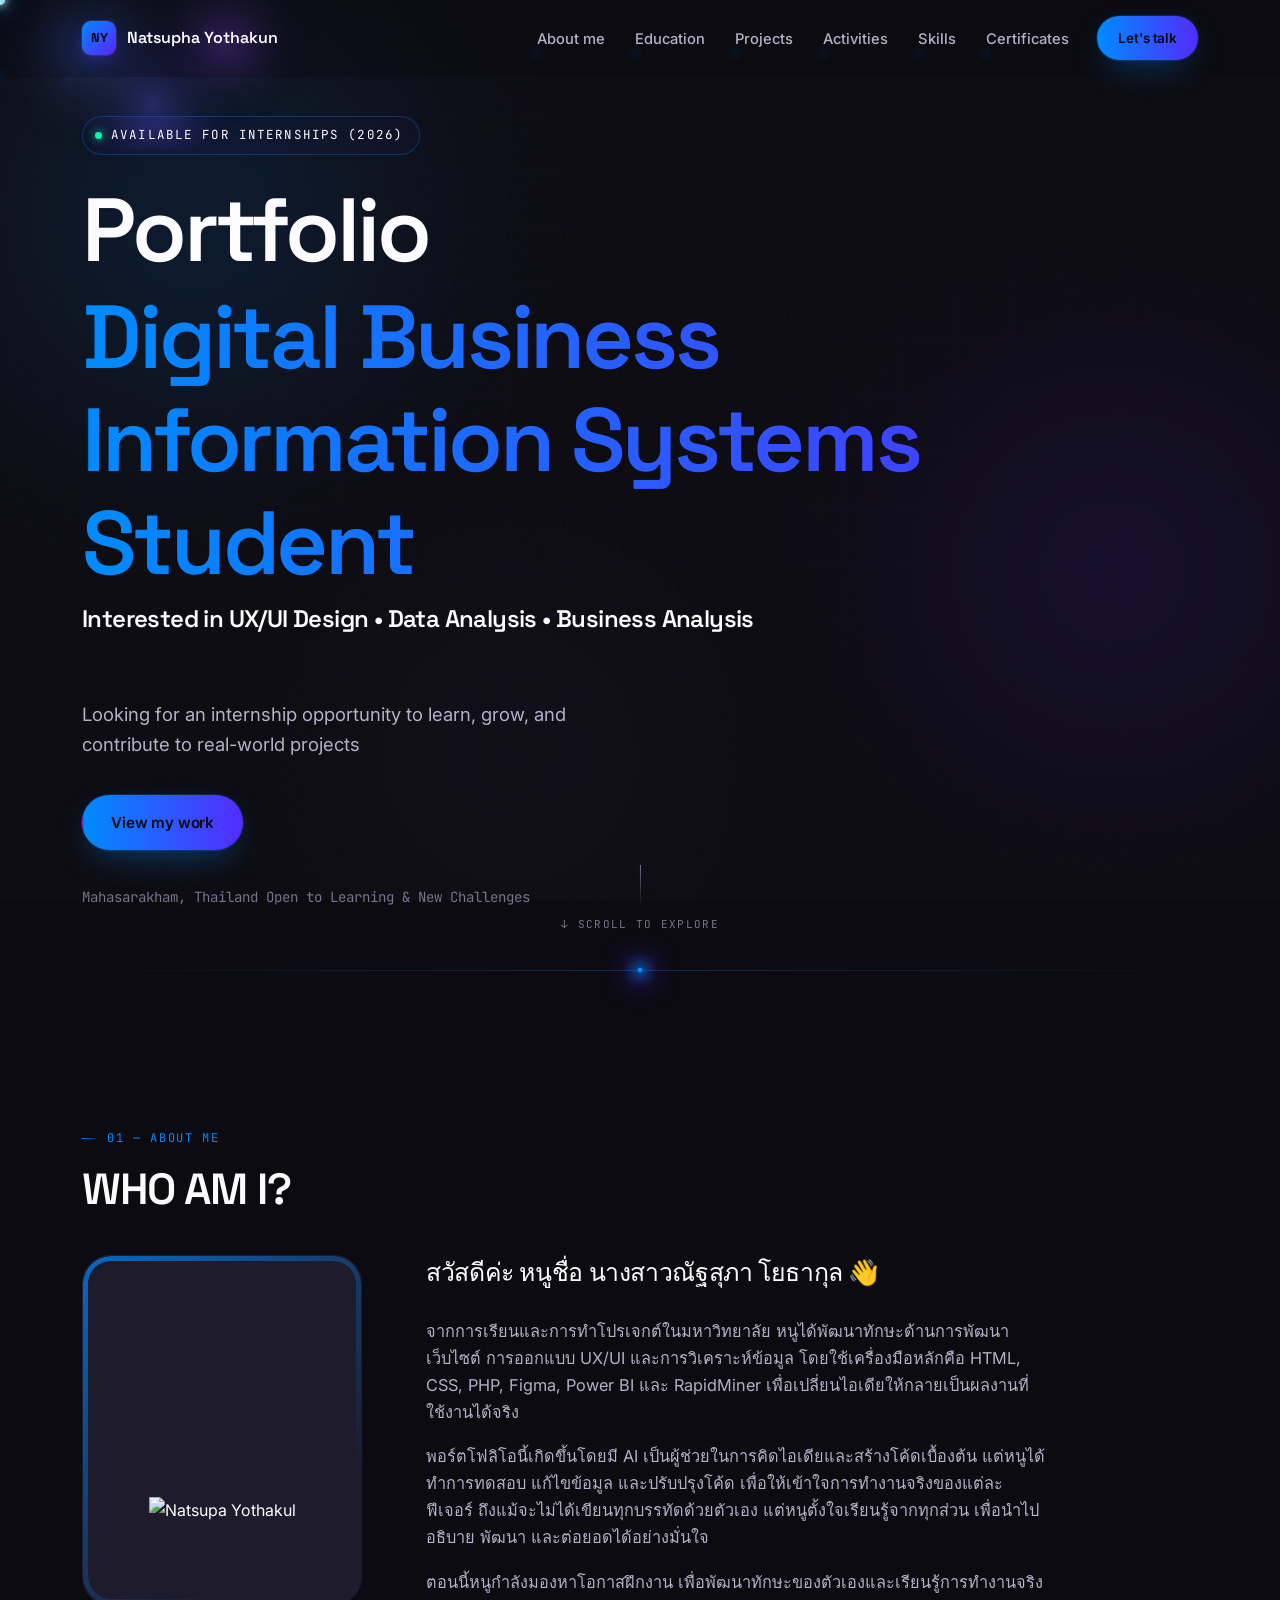
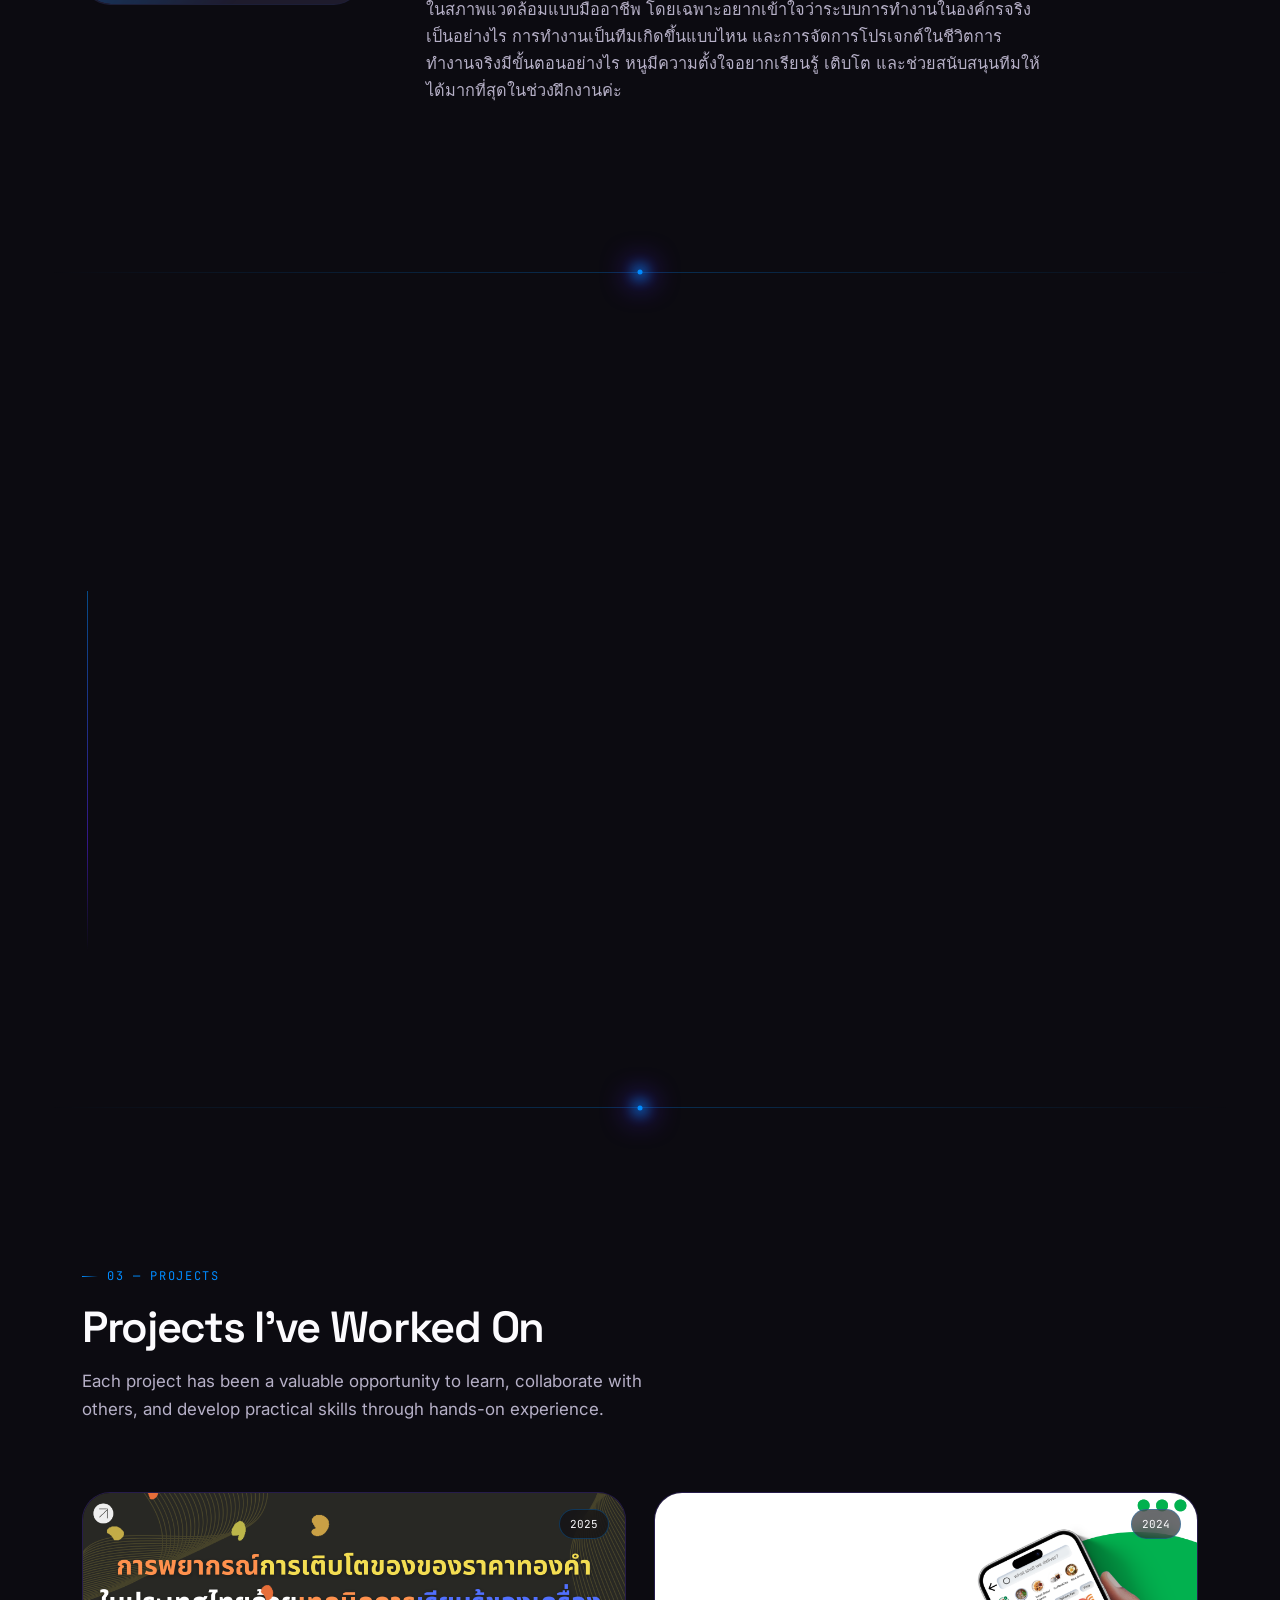
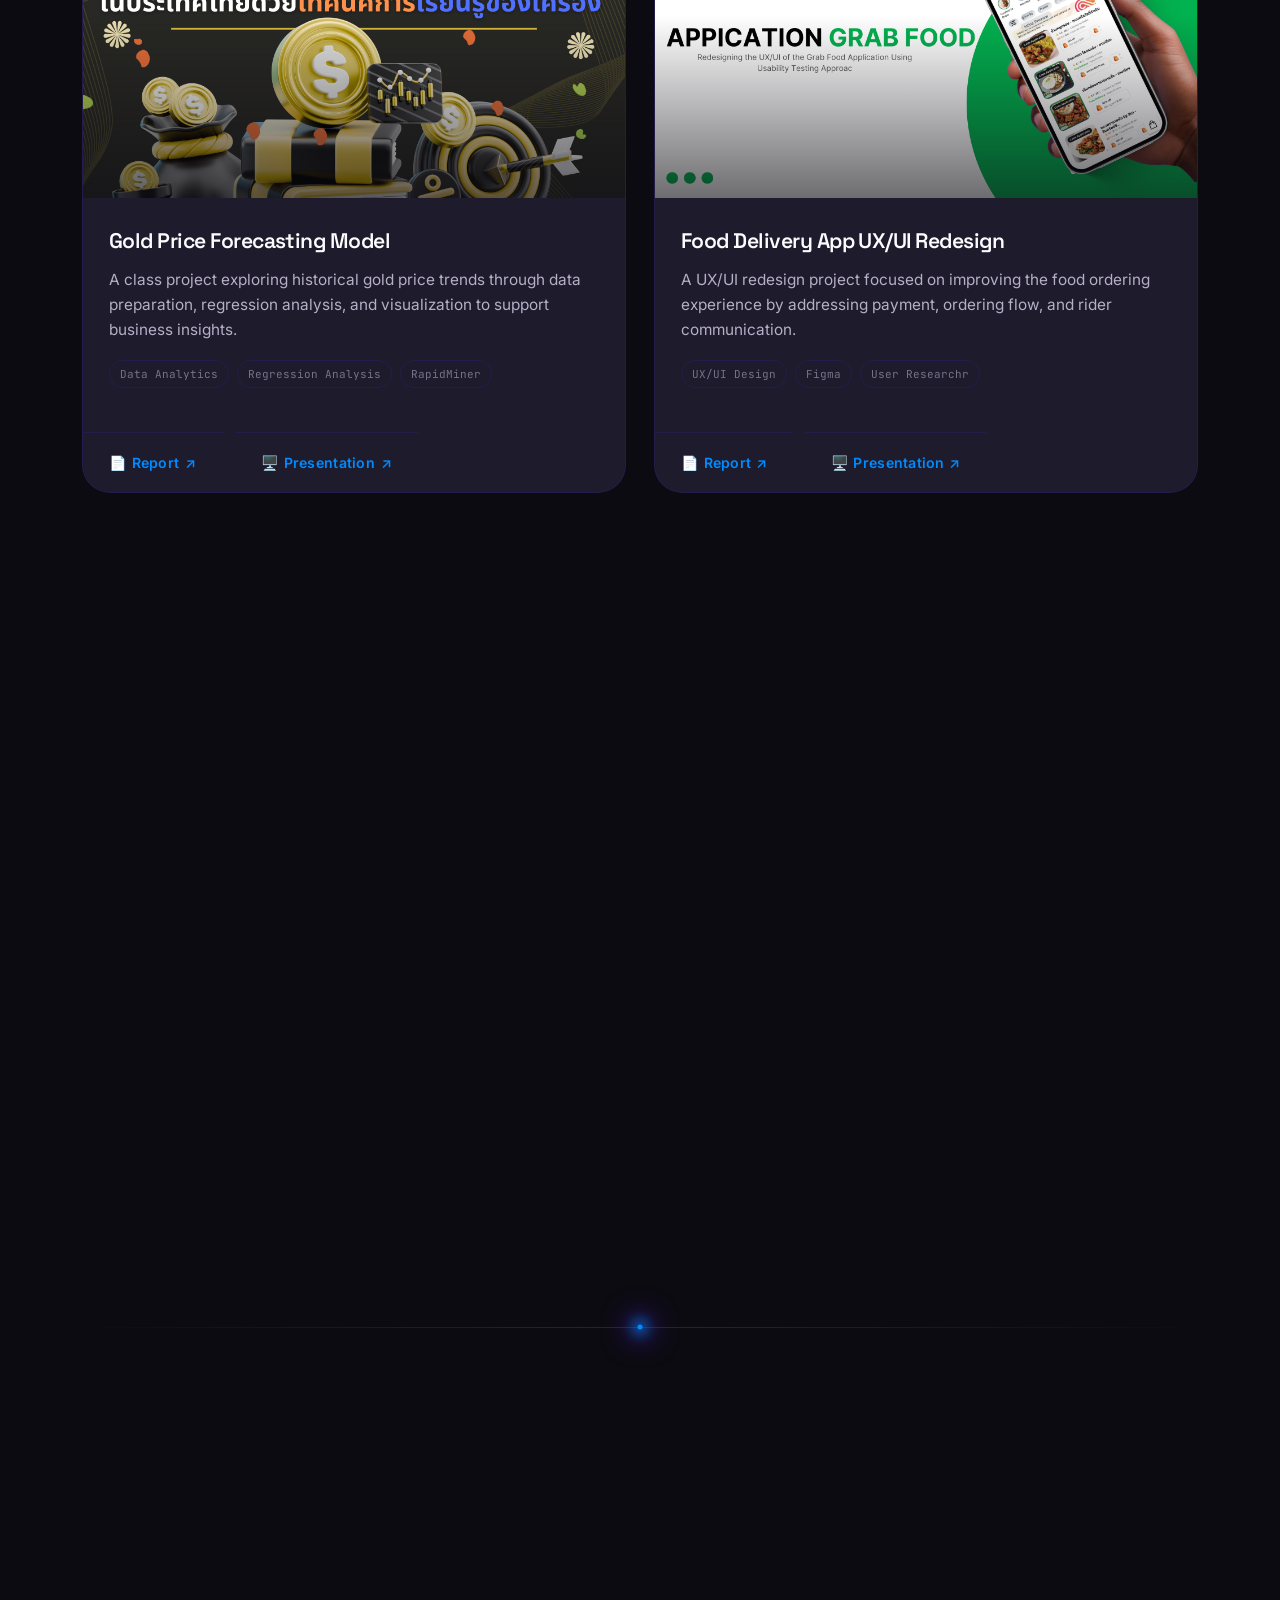
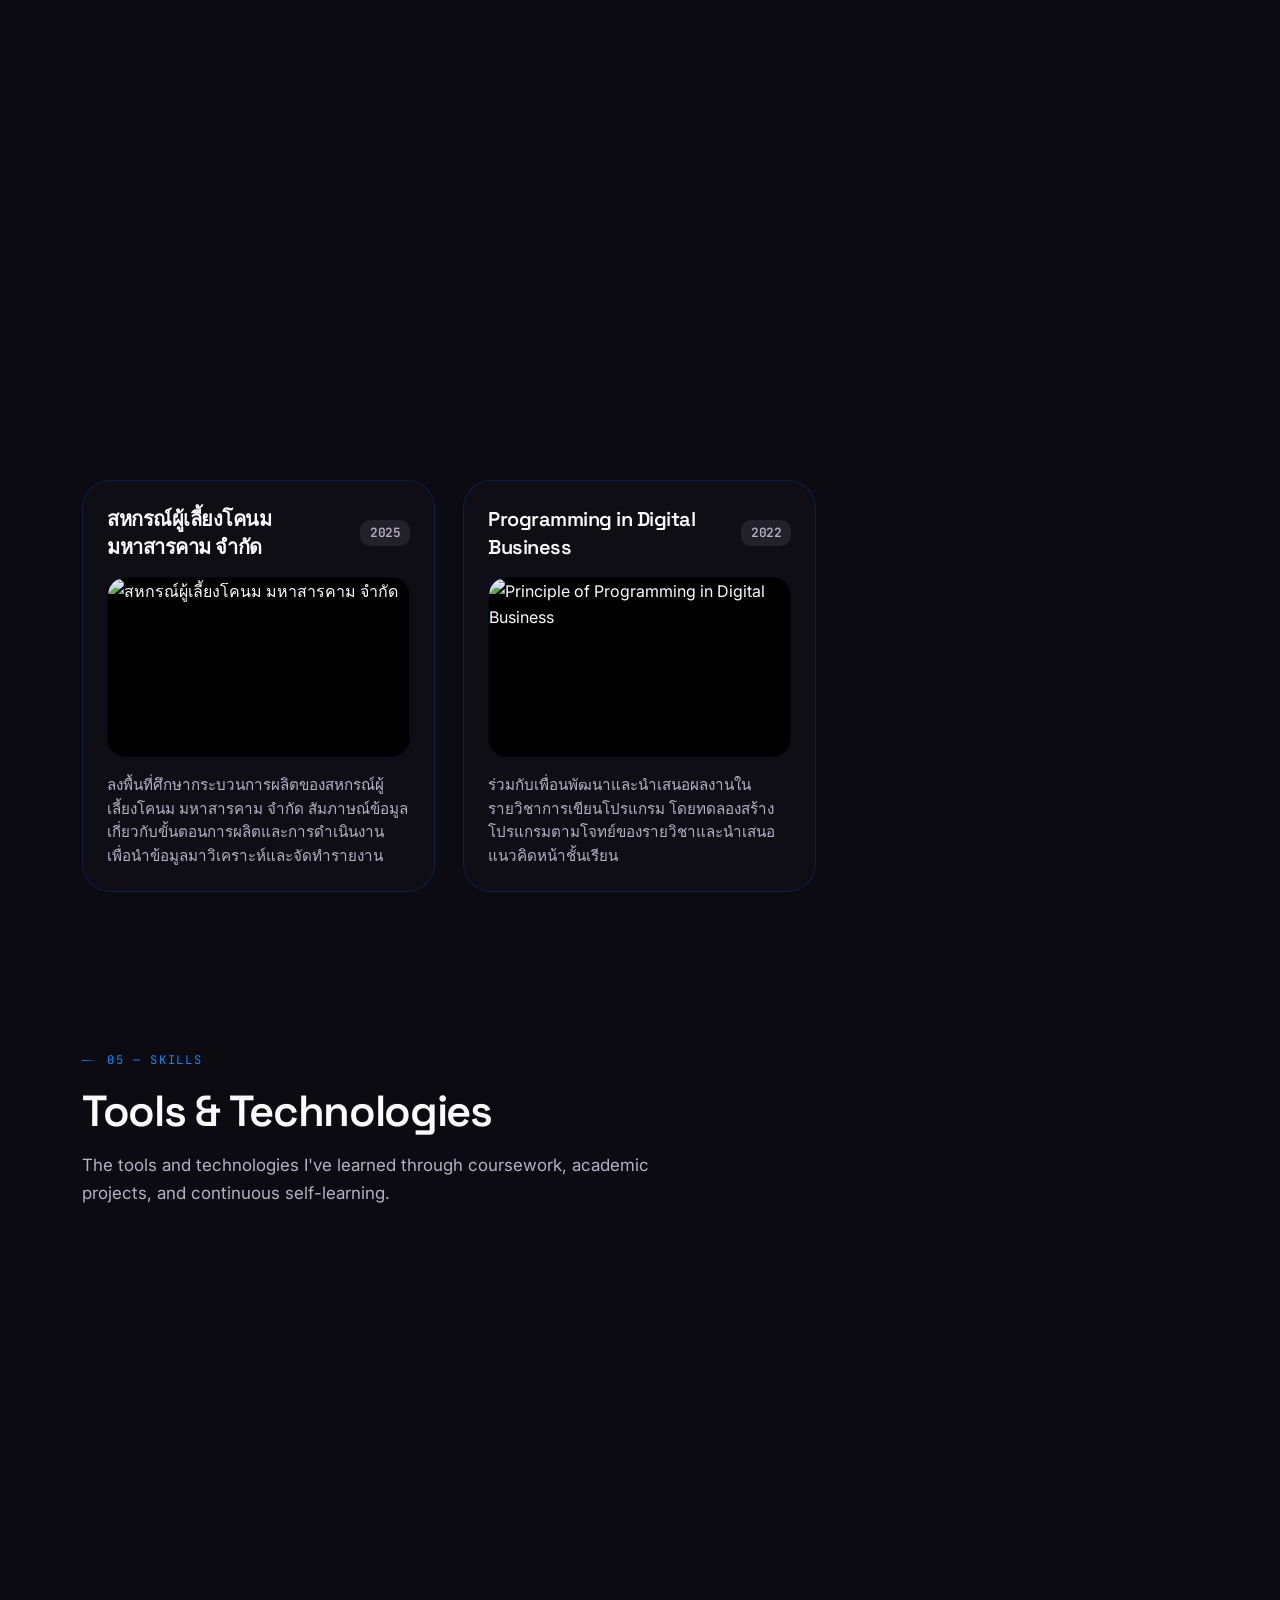
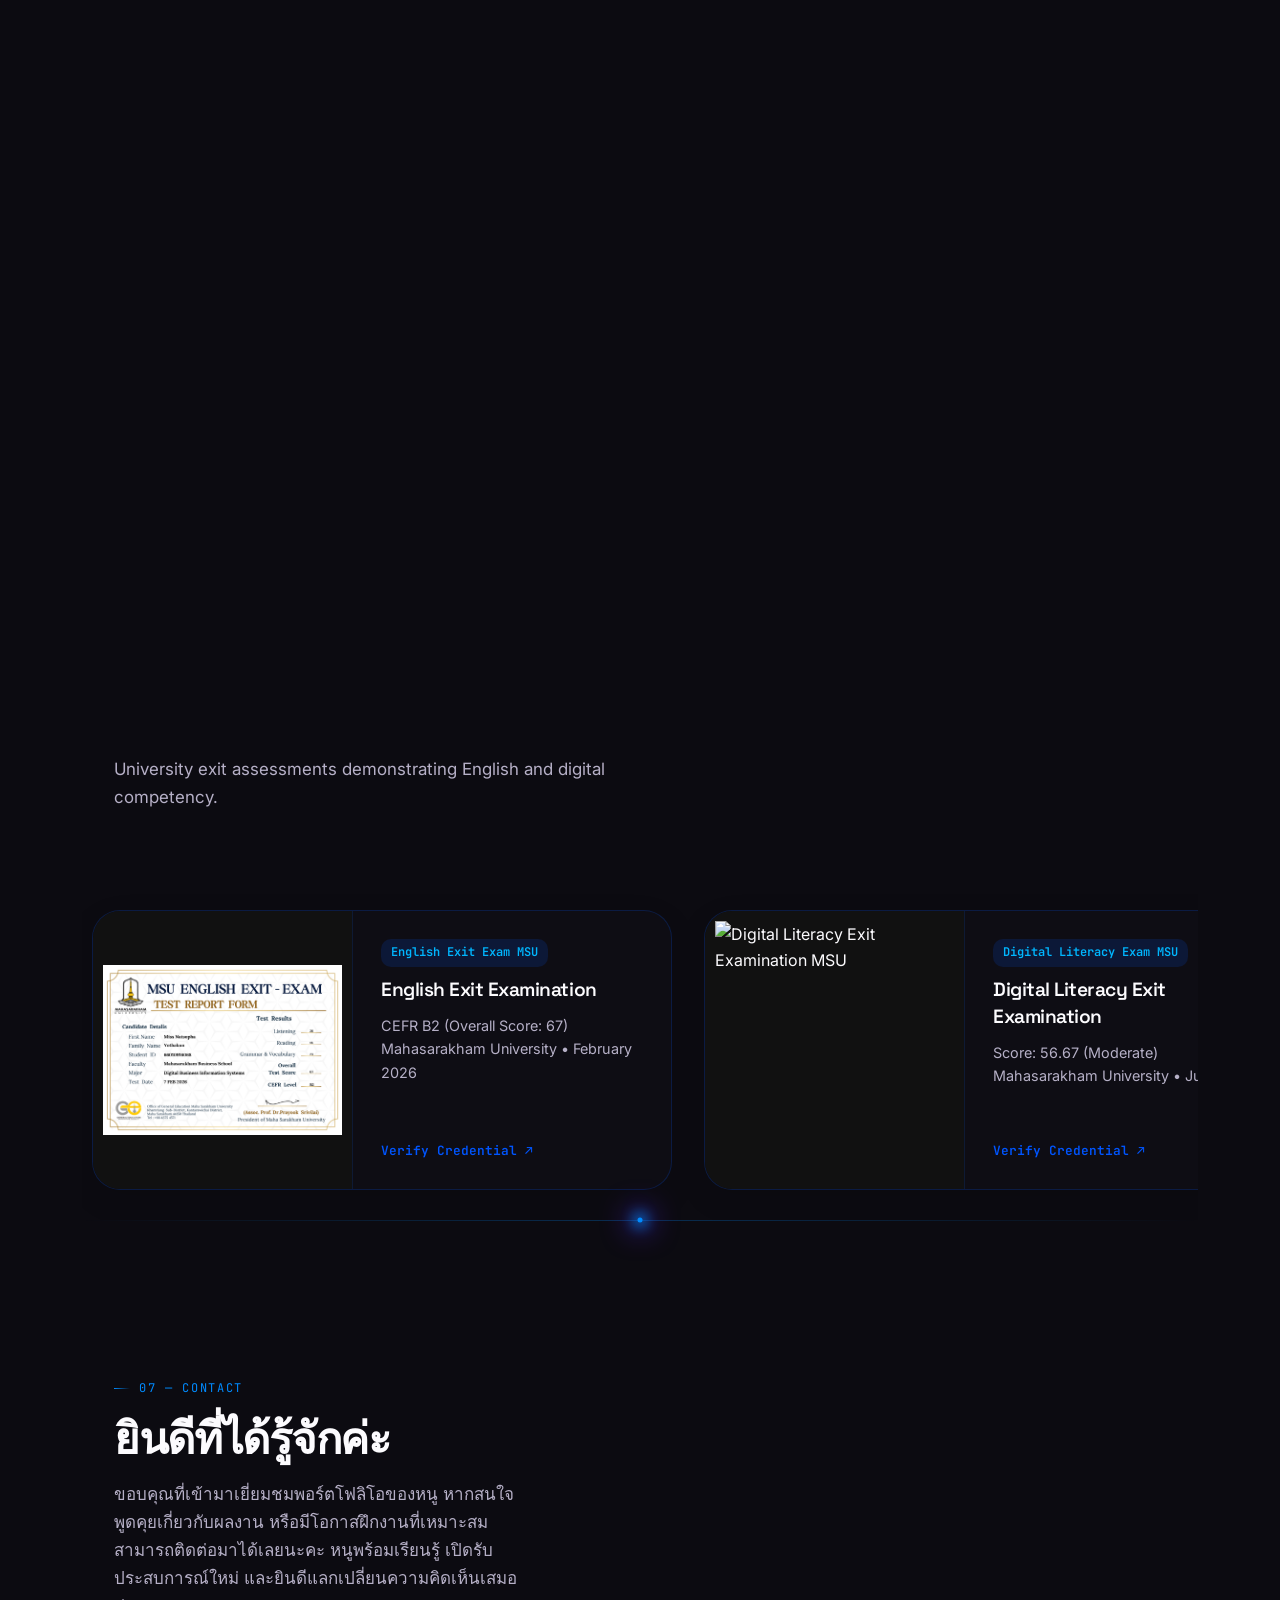
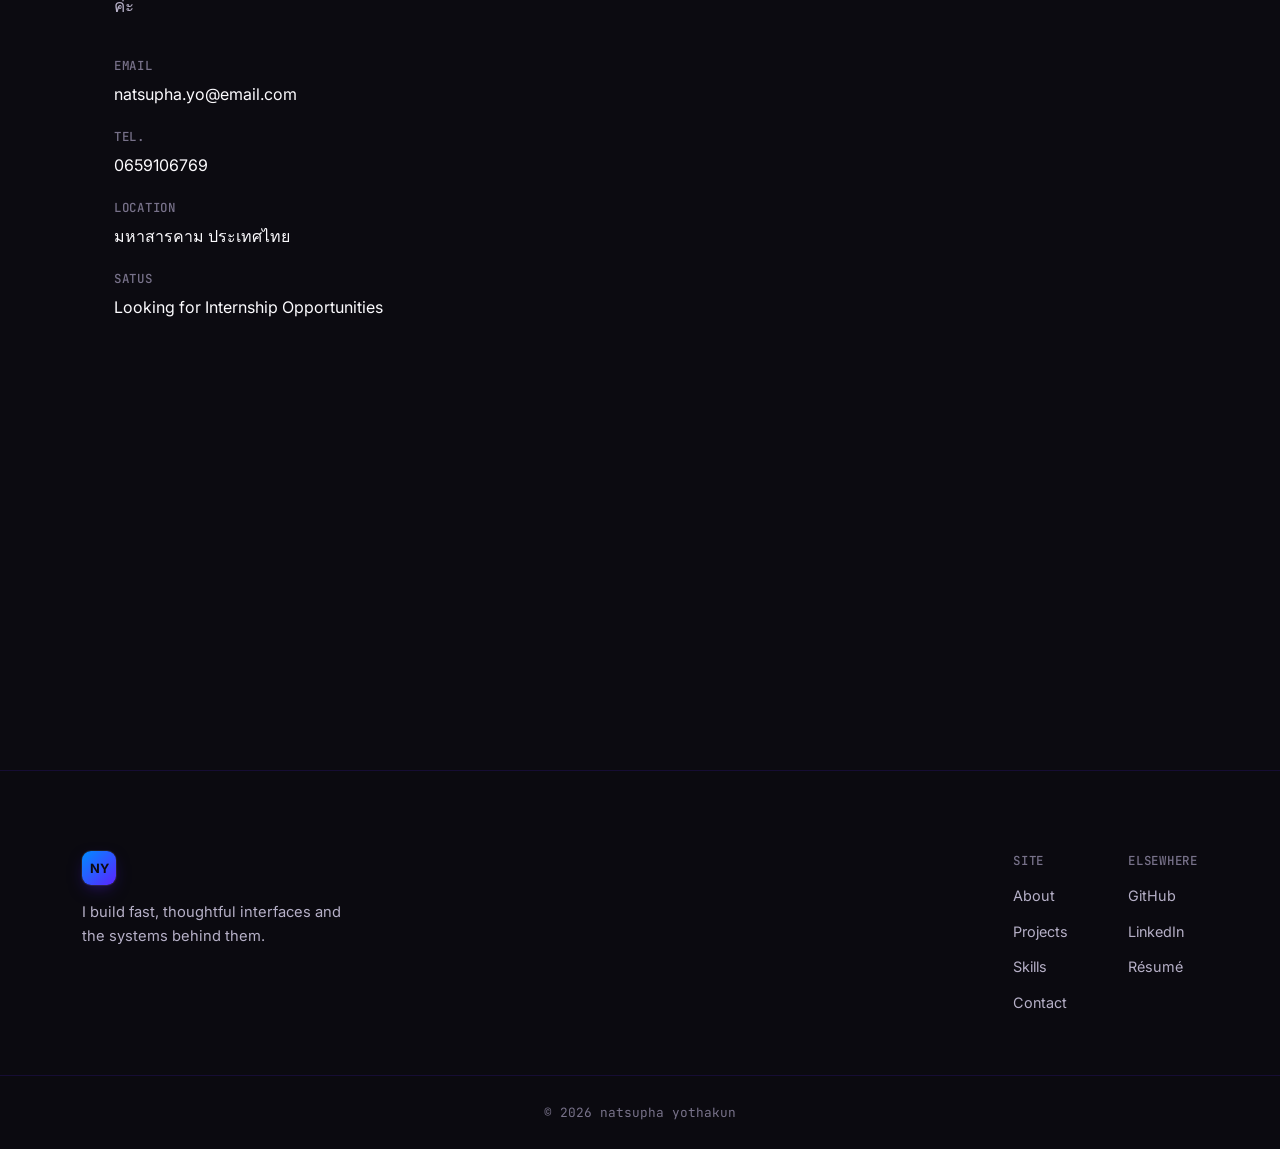
==== index.html @ 8f476746 "Initial commit" ====
<!DOCTYPE html>
<html lang="en">
<head>
<meta charset="UTF-8">
<meta name="viewport" content="width=device-width, initial-scale=1, viewport-fit=cover">
<link rel="stylesheet" href="style.css">
<!-- ============================================================
     PAGE METADATA — edit title / description here
     ============================================================ -->
<title>Natsupha_portfolio</title>
<meta name="description" content="I build fast, thoughtful interfaces and the systems behind them. CS student looking for a hands-on engineering internship.">
<meta name="theme-color" content="#07080c">

<link rel="icon" href="data:image/svg+xml,<svg xmlns=%22http://www.w3.org/2000/svg%22 viewBox=%220 0 100 100%22><text y=%22.9em%22 font-size=%2290%22 fill=%22%234f8dff%22>▨</text></svg>">

<link rel="preconnect" href="https://fonts.googleapis.com">
<link rel="preconnect" href="https://fonts.gstatic.com" crossorigin>
<link href="https://fonts.googleapis.com/css2?family=Space+Grotesk:wght@400..700&family=Inter:wght@400;500;600&family=JetBrains+Mono:wght@400;500&display=swap" rel="stylesheet">

<link rel="stylesheet" href="assets/css/style.css">
</head>
<body>

<a class="skip-link" href="#main">Skip to content</a>

<!-- ============================================================
     LOADING SCREEN — shown briefly while the page assembles
     ============================================================ -->
<div id="loader" aria-hidden="true">
  <div class="loader-mark">
    <svg viewBox="0 0 64 64" width="56" height="56">
      <polyline points="8,40 22,20 34,44 46,16 56,32" fill="none" stroke="url(#loaderGrad)" stroke-width="4" stroke-linecap="round" stroke-linejoin="round" pathLength="1" id="loaderPath"/>
      <defs>
        <linearGradient id="loaderGrad" x1="0" y1="0" x2="1" y2="1">
          <stop offset="0" stop-color="#4f8dff"/>
          <stop offset="1" stop-color="#a56bff"/>
        </linearGradient>
      </defs>
    </svg>
  </div>
  <div class="loader-label">Welcome to My Portfolio...<span class="dots"><span>.</span><span>.</span><span>.</span></span></div>
</div>

<!-- Custom cursor (desktop only, disabled automatically on touch devices) -->
<div class="cursor-dot" id="cursorDot" aria-hidden="true"></div>
<div class="cursor-ring" id="cursorRing" aria-hidden="true"></div>

<!-- Ambient background decoration: fixed, non-interactive, purely visual -->
<div class="bg-decor" aria-hidden="true">
  <div class="bg-decor-grid"></div>
  <div class="bg-decor-orb bg-decor-orb--1"></div>
  <div class="bg-decor-orb bg-decor-orb--2"></div>
  <div class="bg-decor-orb bg-decor-orb--3"></div>
  <div class="bg-decor-noise"></div>
</div>

<div id="page">

<!-- ============================================================
     HEADER / NAVIGATION
     ============================================================ -->
<header class="site-header" id="siteHeader">
  <div class="header-inner">
    <a href="#hero" class="brand" data-cursor="link">
      <span class="brand-mark">NY</span>
      <span class="brand-name">Natsupha Yothakun</span>
    </a>

    <nav class="primary-nav" aria-label="Primary">
      <ul>
        <li><a href="#about" data-cursor="link">About me</a></li>
        <li><a href="#education" data-cursor="link">Education</a></li>
        <li><a href="#projects" data-cursor="link">Projects</a></li>
        <li><a href="#activities" data-cursor="link">Activities</a></li>
        <li><a href="#skills" data-cursor="link">Skills</a></li>
        <li><a href="#certificates" data-cursor="link">Certificates</a></li>
      </ul>
    </nav>

    <a href="#contact" class="btn btn-primary btn-small magnetic" data-cursor="link">
      <span>Let's talk</span>
    </a>

    
    <button class="nav-toggle" id="navToggle" aria-expanded="false" aria-controls="mobileNav" aria-label="Open menu">
      <span></span><span></span><span></span>
    </button>
  </div>

  <div class="scroll-progress" id="scrollProgress" aria-hidden="true"></div>
</header>

<nav class="mobile-nav" id="mobileNav" aria-label="Mobile">
  <ul>
    <li><a href="#about">About me</a></li>
    <li><a href="#education">Education</a></li>
    <li><a href="#projects">Projects</a></li>
    <li><a href="#activities">Activities</a></li>
    <li><a href="#skills">Skills</a></li>
    <li><a href="#certificates">Certificates</a></li>
    <li><a href="#contact">Contact</a></li>
  </ul>
</nav>


<main id="main">
  

<!-- ============================================================
     1. HERO — edit headline, tagline, and meta info here
     ============================================================ -->
<section class="hero" id="hero">
  <canvas id="blobCanvas" class="blob-canvas" aria-hidden="true"></canvas>
  <div class="hero-grid" aria-hidden="true"></div>

  <div class="hero-inner">
    <p class="hero-eyebrow reveal-up"><span class="pulse-dot"></span> AVAILABLE FOR INTERNSHIPS (2026)</p>

      <h1 class="hero-title">
      <span class="split-line"><span class="split-word" style="--i:0">Portfolio</span></span>  
      <span class="split-line"><span class="split-word gradient-text" style="--i:3">Digital Business Information Systems Student</span> </h1>
      
     <h2> <span class="split-line"><span class="split-word" style="--i:7">Interested in UX/UI Design • Data Analysis • Business Analysis </span> <span class="split-word" style="--i:6"></span></span>
      <span class="split-line"><span class="split-word" style="--i:7"></span> <span class="split-word" style="--i:8">  </span> <span class="split-word" style="--i:9"></span></span>
    </h2>

    <p class="hero-sub reveal-up" style="--d:0.1s">Looking for an internship opportunity to learn, grow, and contribute to real-world projects</p>

    <div class="hero-actions reveal-up" style="--d:0.2s">
      <a href="#projects" class="btn btn-primary magnetic" data-cursor="link"><span>View my work</span></a>
    </div>

    <div class="hero-meta reveal-up" style="--d:0.3s">
      <span>Mahasarakham, Thailand Open to Learning & New Challenges</span>
    </div>
  </div>

  <a href="#about" class="scroll-cue" data-cursor="link" aria-label="Scroll to About">
    <span class="scroll-cue-line"></span>
    <span>↓ Scroll to Explore</span>
  </a>
</section>

<div class="section-divider" aria-hidden="true"></div>

<!-- ============================================================
     2. ABOUT — edit headline, paragraphs, and stats here
     ============================================================ -->
<section class="section about" id="about">
  <div class="section-inner about-grid">
    <div class="section-heading">
      <span class="section-eyebrow reveal-up">01 — About me</span>
      <h2 class="section-title reveal-up">WHO AM I?</h2>
    </div>

    <div class="about-portrait reveal-up">
      <div class="portrait-frame tilt-card">
        <div class="portrait-glow"></div>
        <!-- Replace this initials fallback with <img src="assets/images/portrait.jpg" alt="Arjun Mehta"> if you have a photo -->
        <img
            src="2.jpg"
            alt="Natsupa Yothakul"
            class="profile-image"
        >
      </div>
    </div>

    <div class="about-copy">
      <p class="about-headline reveal-up">สวัสดีค่ะ หนูชื่อ นางสาวณัฐสุภา โยธากุล 👋 </p>

      <p class="reveal-up" style="--d:0.05s">จากการเรียนและการทำโปรเจกต์ในมหาวิทยาลัย 
        หนูได้พัฒนาทักษะด้านการพัฒนาเว็บไซต์ การออกแบบ UX/UI 
        และการวิเคราะห์ข้อมูล โดยใช้เครื่องมือหลักคือ HTML, CSS, PHP, Figma, Power BI และ RapidMiner 
        เพื่อเปลี่ยนไอเดียให้กลายเป็นผลงานที่ใช้งานได้จริง</p>

      <p class="reveal-up" style="--d:0.1s">พอร์ตโฟลิโอนี้เกิดขึ้นโดยมี AI 
        เป็นผู้ช่วยในการคิดไอเดียและสร้างโค้ดเบื้องต้น แต่หนูได้ทำการทดสอบ 
        แก้ไขข้อมูล และปรับปรุงโค้ด เพื่อให้เข้าใจการทำงานจริงของแต่ละฟีเจอร์
         ถึงแม้จะไม่ได้เขียนทุกบรรทัดด้วยตัวเอง แต่หนูตั้งใจเรียนรู้จากทุกส่วน เพื่อนำไปอธิบาย 
         พัฒนา และต่อยอดได้อย่างมั่นใจ</p>

      <p class="reveal-up" style="--d:0.15s">ตอนนี้หนูกำลังมองหาโอกาสฝึกงาน 
        เพื่อพัฒนาทักษะของตัวเองและเรียนรู้การทำงานจริงในสภาพแวดล้อมแบบมืออาชีพ 
        โดยเฉพาะอยากเข้าใจว่าระบบการทำงานในองค์กรจริงเป็นอย่างไร 
        การทำงานเป็นทีมเกิดขึ้นแบบไหน และการจัดการโปรเจกต์ในชีวิตการทำงานจริงมีขั้นตอนอย่างไร
         หนูมีความตั้งใจอยากเรียนรู้ เติบโต และช่วยสนับสนุนทีมให้ได้มากที่สุดในช่วงฝึกงานค่ะ</p>

      <!-- Stat cards: edit label/value pairs below -->
  
</section>

<div class="section-divider" aria-hidden="true"></div>

<!-- ============================================================
     3. EDUCATION — copy/paste a <li class="timeline-item"> block
     to add another entry
     ============================================================ -->
<section class="section education" id="education">
  <div class="section-inner">
    <div class="section-heading">
      <span class="section-eyebrow reveal-up">02 — Education</span>
      <h2 class="section-title reveal-up">Where my journey began</h2>
    </div>

   <ol class="timeline">
  
  <li class="timeline-item reveal-up" style="--d: 0.08s">
    <div class="timeline-marker"></div>
    <div class="timeline-card tilt-card">
      
      <span class="timeline-period">2022 — 2026 (Expected)</span>
      
      <h3>Mahasarakham University</h3>
      
      <p class="timeline-degree">Bachelor of Business Administration in Digital Business Information Systems</p>
      <div class="highlight-card">
            <span class="highlight-label"><strong>GPAX</strong></span>
            <strong>3.53 / 4.00</strong>
        </div>
      <p class="timeline-detail">Focusing on modern digital commerce infrastructure, structural system analysis, and turning business operations into interactive data-driven insights.</p>

      <div class="education-courses-wrap" style="margin-top: 14px;">
        <span style="display: block; font-family: var(--font-mono); font-size: 13px; text-transform: uppercase; color: var(--slate-dim); letter-spacing: 0.05em; margin-bottom: 8px;">Relevant courses:</span>
        <ul class="course-badge-list" style="display: flex; flex-wrap: wrap; gap: 8px; padding: 0; margin: 0; list-style: none;">
          <li class="course-badge">Data Analytics for Digital Business</li>
          <li class="course-badge">Web Development for Digital Business</li>
          <li class="course-badge">UX/UI Design and Development</li>
          <li class="course-badge">Business Intelligence</li>
          <li class="course-badge">Information Systems Analysis</li>
        </ul>
      </div>
    

    </div>
  </li>

  </ol>
  </div>
</section>

<div class="section-divider" aria-hidden="true"></div>

<!-- ============================================================
     4. PROJECTS
     Each project is a <article class="project-card"> for the grid,
     PLUS a matching <template id="project-N"> holding the full
     case-study content shown in the modal when the card is clicked.
     To add a project: copy both blocks and bump the id/data-project
     numbers.
     ============================================================ -->
 <section class="section projects" id="projects">
  <div class="section-inner">
    <div class="section-heading">
      <span class="section-eyebrow reveal-up">03 — Projects</span>
      <h2 class="section-title reveal-up">Projects I've Worked On</h2>
      <p class="section-sub reveal-up">Each project has been a valuable opportunity to learn, collaborate with others, and develop practical skills through hands-on experience.</p>
    </div>

    <!--  project 1 -->
<div class="project-grid">

  <!-- Project Card : Gold Price Forecasting Model -->

    <article class="project-card tilt-card reveal-up"
        style="--d:0.6s"
        data-project="1"
        tabindex="0"
        role="button"
        aria-haspopup="dialog"
        aria-label="Open case study: Gold Price Forecasting Model">

        <div class="project-media">
            <img src="assets/การพยากรณ์การเติบโตของของราคาทองคำ.png"
                 alt="grab"
                 style="width:100%;height:100%;object-fit:cover;position:absolute;inset:0;">

            <span class="project-year">2025</span>
        </div>

    <!-- ข้อมูลสั้น ๆ บนการ์ด -->
    <div class="project-body">
      <h3>Gold Price Forecasting Model</h3>
      <p>
        A class project exploring historical gold price trends through
        data preparation, regression analysis, and visualization to support business insights.
      </p>

      <!-- Tag แสดงทักษะหรือเครื่องมือที่ใช้ -->
      <ul class="tag-list">
        <li>Data Analytics</li>
        <li>Regression Analysis</li>
        <li>RapidMiner</li>
      </ul>
    </div>

    <!-- ปุ่มสำหรับเปิดรายละเอียด -->
<div class="project-card-actions">
    <a class="project-card-cta"
       href="assets/docs/รายงาน DA พยากรณ์หุ้นทองคำในไทย.pdf"
       target="_blank">
        <span>📄 Report</span> ↗
    </a>

    <a class="project-card-cta"
       href="https://canva.link/ro3vvwbvr8sgp1f"
       target="_blank">
        <span>🖥️ Presentation</span> ↗
    </a>
</article>
     
  

    <!-- Project 2 -->
    <article class="project-card tilt-card reveal-up"
        style="--d:0.12s"
        data-project="2"
        tabindex="0"
        role="button"
        aria-haspopup="dialog"
        aria-label="Open case study: Gold Price Forecasting Model">

        <div class="project-media">
            <img src="assets/grab.png"
                 alt="grab"
                 style="width:100%;height:100%;object-fit:cover;position:absolute;inset:0;">

            <span class="project-year">2024</span>
        </div>

        <div class="project-body">
            <h3>Food Delivery App UX/UI Redesign</h3>

            <p>
                A UX/UI redesign project focused on improving the food ordering experience by addressing payment, ordering flow, and rider communication.

            </p>

            <ul class="tag-list">
             
                <li> UX/UI Design</li>
                <li>Figma</li>
                <li>User Researchr</li>
            </ul>
        </div>

        <div class="project-card-actions">

            <a class="project-card-cta"
               href="assets/docs/รายงาน grap.pdf"
               target="_blank">
                📄 Report ↗
            </a>

            <a class="project-card-cta"
               href="https://canva.link/pgmckqcxam47wex"
               target="_blank">
                🖥️ Presentation ↗
            </a>

        </div>

    </article>


     <!-- Project 3 -->
    <article class="project-card tilt-card reveal-up"
        style="--d:0.18s"
        data-project="3"
        tabindex="0"
        role="button"
        aria-haspopup="dialog"
        aria-label="Open case study: Gold Price Forecasting Model">

        <div class="project-media">
            <img src="assets/explore.jpg"
                 alt="grab"
                 style="width:100%;height:100%;object-fit:cover;position:absolute;inset:0;">

            <span class="project-year">2025</span>
        </div>

        <div class="project-body">
            <h3>Educational Dinosaur Game</h3>

            <p>
               An educational game developed in Roblox Studio that combines interactive exploration with quizzes to create an engaging learning experience.

            </p>

            <ul class="tag-list">
            

                <li>  Roblox Studio</li>
                <li>Game Design</li>
                <li>Augmented Reality (AR) 
                  Applications and Metaverse for Digital Business</li>
            </ul>
        </div>

        <div class="project-card-actions">

            <a class="project-card-cta"
               href="assets/docs/EBOOK.pdf"
               target="_blank">
                🖥️ Presentation ↗
            </a>

        </div>

    </article>


</div>


  <!-- Project modal shell — JS clones the matching <template> below into #projectModalContent -->
  <div class="project-modal" id="projectModal" aria-hidden="true">
    <div class="project-modal-backdrop" data-close-modal></div>
    <div class="project-modal-panel" role="dialog" aria-modal="true" aria-labelledby="modalTitle">
      <button class="project-modal-close" data-close-modal aria-label="Close case study">
        <svg width="20" height="20" viewBox="0 0 24 24" fill="none"><path d="M6 6l12 12M18 6L6 18" stroke="currentColor" stroke-width="2" stroke-linecap="round"/></svg>
      </button>
      <div class="project-modal-content" id="projectModalContent"></div>
    </div>
  </div>

  <!-- ============ Case-study content templates — edit freely ============ -->
  <template id="project-1">
    <div class="modal-hero project-media-fallback" style="--hue:210; border-radius:18px;"></div>
    <span class="section-eyebrow">Solo project · 2025</span>
    <h2 id="modalTitle" class="section-title" style="margin-top:10px;">Ledgerline</h2>
    <p class="modal-tagline">A real-time collaborative spreadsheet engine built on CRDTs.</p>
    <ul class="tag-list" style="margin-bottom:24px;">
      <li>TypeScript</li><li>WebSockets</li><li>CRDT</li><li>Node.js</li>
    </ul>
    <p class="modal-desc">Ledgerline is a from-scratch spreadsheet core that lets multiple people edit the same sheet with zero merge conflicts. I implemented a custom Conflict-free Replicated Data Type for cell state, a dependency graph for formula recalculation, and a WebSocket sync layer that keeps 40+ concurrent editors under 80ms of drift.</p>
    <ul class="modal-highlights">
      <li>Formula recalculation graph handles 10,000+ cell dependencies without a visible stall</li>
      <li>Custom binary sync protocol cut payload size by 63% versus JSON diffs</li>
      <li>Presence cursors and cell-level locking for a genuinely multiplayer feel</li>
    </ul>
    <div class="modal-actions">
      <a class="btn btn-primary magnetic" href="https://example.com/ledgerline" target="_blank" rel="noopener"><span>View live</span></a>
      <a class="btn btn-ghost magnetic" href="https://github.com/example/ledgerline" target="_blank" rel="noopener"><span>View source</span></a>
    </div>
  </template>

  <template id="project-2">
    <div class="modal-hero project-media-fallback" style="--hue:238; border-radius:18px;"></div>
    <span class="section-eyebrow">Team lead, 3 engineers · 2024</span>
    <h2 id="modalTitle" class="section-title" style="margin-top:10px;">Waypoint</h2>
    <p class="modal-tagline">An offline-first route planner for cyclists, built as a PWA.</p>
    <ul class="tag-list" style="margin-bottom:24px;">
      <li>JavaScript</li><li>Service Workers</li><li>IndexedDB</li><li>Leaflet</li>
    </ul>
    <p class="modal-desc">Waypoint caches elevation and road-surface data locally so riders can plan and follow routes with zero signal. I wrote the tile caching layer, an on-device routing algorithm (a modified A*), and a service worker strategy tuned for spotty connectivity.</p>
    <ul class="modal-highlights">
      <li>Full route planning works with the network disabled</li>
      <li>Custom A* variant weighted for elevation gain and surface quality</li>
      <li>4.7/5 average rating across 200+ beta testers</li>
    </ul>
    <div class="modal-actions">
      <a class="btn btn-primary magnetic" href="https://example.com/waypoint" target="_blank" rel="noopener"><span>View live</span></a>
      <a class="btn btn-ghost magnetic" href="https://github.com/example/waypoint" target="_blank" rel="noopener"><span>View source</span></a>
    </div>
  </template>

  <template id="project-3">
    <div class="modal-hero project-media-fallback" style="--hue:266; border-radius:18px;"></div>
    <span class="section-eyebrow">Front-end engineer · 2024</span>
    <h2 id="modalTitle" class="section-title" style="margin-top:10px;">Signal Desk</h2>
    <p class="modal-tagline">A support-ticket triage dashboard with ML-assisted prioritization.</p>
    <ul class="tag-list" style="margin-bottom:24px;">
      <li>Vanilla JS</li><li>PHP</li><li>MySQL</li><li>Python (scikit-learn)</li>
    </ul>
    <p class="modal-desc">Built for a campus startup, Signal Desk ranks incoming support tickets by urgency and sentiment using a lightweight classifier, then routes them through a Kanban-style queue. The front end is a hand-rolled reactive layer without a framework, built to stay under 40KB gzipped.</p>
    <ul class="modal-highlights">
      <li>Reduced average ticket response time by 41% in a 6-week pilot</li>
      <li>Reactive UI layer written without any framework, under 40KB gzipped</li>
      <li>Classifier retrains nightly on a rolling 90-day ticket window</li>
    </ul>
    <div class="modal-actions">
      <a class="btn btn-primary magnetic" href="https://example.com/signal-desk" target="_blank" rel="noopener"><span>View live</span></a>
      <a class="btn btn-ghost magnetic" href="https://github.com/example/signal-desk" target="_blank" rel="noopener"><span>View source</span></a>
    </div>
  </template>

  <template id="project-4">
    <div class="modal-hero project-media-fallback" style="--hue:294; border-radius:18px;"></div>
    <span class="section-eyebrow">Solo project · 2023</span>
    <h2 id="modalTitle" class="section-title" style="margin-top:10px;">Kiln</h2>
    <p class="modal-tagline">A CLI that turns a folder of markdown notes into a static wiki.</p>
    <ul class="tag-list" style="margin-bottom:24px;">
      <li>Rust</li><li>CLI</li><li>Markdown</li>
    </ul>
    <p class="modal-desc">Kiln is a small, fast static-site generator purpose-built for personal knowledge bases. It resolves backlinks, builds a graph view, and rebuilds incrementally so a 2,000-note vault regenerates in under a second.</p>
    <ul class="modal-highlights">
      <li>Incremental rebuilds: 2,000 notes regenerate in under 1 second</li>
      <li>Automatic backlink graph rendered as an interactive SVG</li>
      <li>230+ GitHub stars, adopted by a handful of local study groups</li>
    </ul>
    <div class="modal-actions">
      <a class="btn btn-ghost magnetic" href="https://github.com/example/kiln" target="_blank" rel="noopener"><span>View source</span></a>
    </div>
  </template>
</section>

<div class="section-divider" aria-hidden="true"></div>

<!-- ============================================================
     5. ACTIVITIES — copy a <div class="activity-row"> to add one
     ============================================================ -->
<section class="section activities" id="activities">
  <div class="section-inner">
    <div class="section-heading">
      <span class="section-eyebrow reveal-up">04 — Activities</span>
      <h2 class="section-title reveal-up">Beyond the Classroom</h2>
    </div>

   <div class="activity-neon-grid">

  <article class="activity-neon-card reveal-up" style="--d: 0.05s" data-project="act-1" tabindex="0" role="button">
    <div class="activity-neon-header">
      <h3>Staff Lead – กีฬาสีคณะ <span class="act-year">2025</span></h3>
    </div>
    <div class="activity-neon-media">
      <img src="assets/img/staff.JPG" alt="Staff Lead – กีฬาสีคณะ">
    </div>
    <div class="activity-neon-body">
      <p>รับผิดชอบประสานงานและดูแลการดำเนินกิจกรรมร่วมกับทีมสตาฟ และสนับสนุนให้กิจกรรมดำเนินไปอย่างราบรื่น</p>
    </div>
    <template class="project-detail-template">
      <div class="modal-hero" style="background: url('assets/img/staff.JPG') center/cover; aspect-ratio: 16/10; border-radius: var(--radius-md); margin-bottom: 20px;"></div>
      <h2 id="modalTitle" class="section-title">Staff Lead – กีฬาสีคณะ</h2>
      <div class="modal-desc" style="margin-top: 14px;">
        <p style="color: var(--slate); font-size: 1rem; line-height: 1.6;">รับผิดชอบประสานงานและดูแลการดำเนินกิจกรรมร่วมกับทีมสตาฟ และสนับสนุนให้กิจกรรมดำเนินไปอย่างราบรื่น</p>
      </div>
    </template>
  </article>

  <article class="activity-neon-card reveal-up" style="--d: 0.1s" data-project="act-2" tabindex="0" role="button">
    <div class="activity-neon-header">
      <h3>Thailand's Future: Cybersecurity & AI <span class="act-year">2025</span></h3>
    </div>
    <div class="activity-neon-media">
      <img src="assets/img/tech.jpeg" alt="Cybersecurity & AI Seminar">
    </div>
    <div class="activity-neon-body">
      <p>เข้าร่วมสัมมนาเกี่ยวกับ Cybersecurity และ AI เพื่อเรียนรู้แนวโน้มเทคโนโลยีและการประยุกต์ใช้ในภาคธุรกิจ รวมถึงแลกเปลี่ยนความรู้จากผู้บรรยาย</p>
    </div>
    <template class="project-detail-template">
      <div class="modal-hero" style="background: url('assets/img/tech.jpeg') center/cover; aspect-ratio: 16/10; border-radius: var(--radius-md); margin-bottom: 20px;"></div>
      <h2 id="modalTitle" class="section-title">Cybersecurity & AI Seminar</h2>
      <div class="modal-desc" style="margin-top: 14px;">
        <p style="color: var(--slate); font-size: 1rem; line-height: 1.6;">เข้าร่วมสัมมนาเกี่ยวกับ Cybersecurity และ AI เพื่อเรียนรู้แนวโน้มเทคโนโลยีและการประยุกต์ใช้ในภาคธุรกิจ รวมถึงแลกเปลี่ยนความรู้จากผู้บรรยาย</p>
      </div>
    </template>
  </article>

  <article class="activity-neon-card reveal-up" style="--d: 0.15s" data-project="act-3" tabindex="0" role="button">
    <div class="activity-neon-header">
      <h3>Computer Network and Security <span class="act-year">2024</span></h3>
    </div>
    <div class="activity-neon-media">
      <img src="assets/img/7.jpeg" alt="Computer Network and Security Case Study">
    </div>
    <div class="activity-neon-body">
      <p>ลงพื้นที่สัมภาษณ์ร้าน Seven Net จังหวัดมหาสารคาม เพื่อศึกษาการติดตั้งและการจัดการระบบเครือข่ายอินเทอร์เน็ต นำข้อมูลมาวิเคราะห์และจัดทำรายงานประกอบรายวิชา</p>
    </div>
    <template class="project-detail-template">
      <div class="modal-hero" style="background: url('assets/img/7.jpeg') center/cover; aspect-ratio: 16/10; border-radius: var(--radius-md); margin-bottom: 20px;"></div>
      <h2 id="modalTitle" class="section-title">Computer Network & Security Case Study</h2>
      <div class="modal-desc" style="margin-top: 14px;">
        <p style="color: var(--slate); font-size: 1rem; line-height: 1.6;">ลงพื้นที่สัมภาษณ์ร้าน Seven Net จังหวัดมหาสารคาม เพื่อศึกษาการติดตั้งและการจัดการระบบเครือข่ายอินเทอร์เน็ต นำข้อมูลมาวิเคราะห์และจัดทำรายงานประกอบรายวิชา</p>
      </div>
    </template>
  </article>

  <article class="activity-neon-card reveal-up" style="--d: 0.2s" data-project="act-4" tabindex="0" role="button">
    <div class="activity-neon-header">
      <h3>สหกรณ์ผู้เลี้ยงโคนม มหาสารคาม จำกัด <span class="act-year">2025</span></h3>
    </div>
    <div class="activity-neon-media">
      <img src="assets/img/Production.jpg" alt="สหกรณ์ผู้เลี้ยงโคนม มหาสารคาม จำกัด">
    </div>
    <div class="activity-neon-body">
      <p>ลงพื้นที่ศึกษากระบวนการผลิตของสหกรณ์ผู้เลี้ยงโคนม มหาสารคาม จำกัด สัมภาษณ์ข้อมูลเกี่ยวกับขั้นตอนการผลิตและการดำเนินงาน เพื่อนำข้อมูลมาวิเคราะห์และจัดทำรายงาน</p>
    </div>
    <template class="project-detail-template">
      <div class="modal-hero" style="background: url('assets/img/Production.jpg') center/cover; aspect-ratio: 16/10; border-radius: var(--radius-md); margin-bottom: 20px;"></div>
      <h2 id="modalTitle" class="section-title">กระบวนการผลิต สหกรณ์ผู้เลี้ยงโคนม มหาสารคาม จำกัด</h2>
      <div class="modal-desc" style="margin-top: 14px;">
        <p style="color: var(--slate); font-size: 1rem; line-height: 1.6;">ลงพื้นที่ศึกษากระบวนการผลิตของสหกรณ์ผู้เลี้ยงโคนม มหาสารคาม จำกัด สัมภาษณ์ข้อมูลเกี่ยวกับขั้นตอนการผลิตและการดำเนินงาน เพื่อนำข้อมูลมาวิเคราะห์และจัดทำรายงาน</p>
      </div>
    </template>
  </article>

  <article class="activity-neon-card reveal-up" style="--d: 0.25s" data-project="act-5" tabindex="0" role="button">
    <div class="activity-neon-header">
      <h3>Programming in Digital Business <span class="act-year">2022</span></h3>
    </div>
    <div class="activity-neon-media">
      <img src="assets/img/python.jpeg" alt="Principle of Programming in Digital Business">
    </div>
    <div class="activity-neon-body">
      <p>ร่วมกับเพื่อนพัฒนาและนำเสนอผลงานในรายวิชาการเขียนโปรแกรม โดยทดลองสร้างโปรแกรมตามโจทย์ของรายวิชาและนำเสนอแนวคิดหน้าชั้นเรียน</p>
    </div>
    <template class="project-detail-template">
      <div class="modal-hero" style="background: url('assets/img/python.jpeg') center/cover; aspect-ratio: 16/10; border-radius: var(--radius-md); margin-bottom: 20px;"></div>
      <h2 id="modalTitle" class="section-title">Principle of Programming Project</h2>
      <div class="modal-desc" style="margin-top: 14px;">
        <p style="color: var(--slate); font-size: 1rem; line-height: 1.6;">ร่วมกับเพื่อนพัฒนาและนำเสนอผลงานในรายวิชาการเขียนโปรแกรม โดยทดลองสร้างโปรแกรมตามโจทย์ของรายวิชาและนำเสนอแนวคิดหน้าชั้นเรียน</p>
      </div>
    </template>
  </article>

</div>




</div>

<!-- ============================================================
     6. SKILLS — interactive constellation instead of progress bars.
     This list is hidden from view; JS reads it to draw the canvas.
     To edit: change name / data-category / data-level (0-100) below.
     Category colors are defined in assets/js/main.js (CATEGORY_COLORS).
     ============================================================ -->
<section class="section skills" id="skills">
  <div class="section-inner">
    <div class="section-heading">
      <span class="section-eyebrow reveal-up">05 — Skills</span>
      <h2 class="section-title reveal-up">Tools & Technologies</h2>
      <p class="section-sub reveal-up">
The tools and technologies I've learned through coursework, academic projects, and continuous self-learning.</p>
    </div>

    <!-- บล็อกแสดงกลุ่มคำหมุน 3D -->
    <div class="sphere-cloud-wrap reveal-up">
      <canvas id="skillsCanvas" width="500" height="500">
        <!-- ลิสต์ข้อมูลความจริง (สัดส่วนขนาดตัวอักษรจะคำนวณตามระดับความถนัดจริง) -->
        <ul id="sphereTags">
          <!-- 🌟 ระดับถนัดมากที่สุด (คำขยายใหญ่สุด สว่างสุด) -->
          <li><a href="#skills" style="font-size: 2.4rem; color: #00b7ff; font-weight: 700;">Power BI</a></li>
          <li><a href="#skills" style="font-size: 2.2rem; color: #00b7ff; font-weight: 700;">UX/UI Design</a></li>
          <li><a href="#skills" style="font-size: 2.2rem; color: #00b7ff; font-weight: 700;">Canva</a></li>
          
          <!-- 💡 ระดับถนัดปานกลาง (คำขนาดกลาง สว่างปกติ) -->
          <li><a href="#skills" style="font-size: 1.7rem; color: #0077ff;">MS Excel</a></li>
          <li><a href="#skills" style="font-size: 1.6rem; color: #0077ff;">Generative AI</a></li>
          <li><a href="#skills" style="font-size: 1.6rem; color: #0077ff;">SQL</a></li>
          <li><a href="#skills" style="font-size: 1.5rem; color: #0077ff;">Figma</a></li>
          <li><a href="#skills" style="font-size: 1.4rem; color: #0077ff;">MS PowerPoint</a></li>
          <li><a href="#skills" style="font-size: 1.4rem; color: #0077ff;">MS Word</a></li>
          
          <!-- 📉 ระดับถนัดน้อยที่สุด / พื้นฐาน (คำตัวเล็ก จาง มืดลึกในมิติ) -->
          <li><a href="#skills" style="font-size: 1.0rem; color: rgba(0, 85, 255, 0.55);">Python</a></li>
          <li><a href="#skills" style="font-size: 1.0rem; color: rgba(0, 85, 255, 0.55);">PHP</a></li>
          <li><a href="#skills" style="font-size: 0.9rem; color: rgba(0, 85, 255, 0.55);">n8n</a></li>
          <li><a href="#skills" style="font-size: 0.9rem; color: rgba(0, 85, 255, 0.55);">SPSS</a></li>
          <li><a href="#skills" style="font-size: 0.8rem; color: rgba(0, 85, 255, 0.55);">RapidMiner</a></li>
          <li><a href="#skills" style="font-size: 0.8rem; color: rgba(0, 85, 255, 0.55);">Roblox Studio</a></li>
        </ul>
      </canvas>
    </div>

  </div>
</section>

<!-- 🔗 สคริปต์โหลดไลบรารี TagCanvas ขับเคลื่อนทรงกลม 3D (วางไว้ก่อนแท็กปิด </body>) -->
<script src="https://www.goat1000.com/tagcanvas.min.js" type="text/javascript"></script>
<!-- ============================================================
     7. CERTIFICATES — copy an <a class="cert-card"> to add one
     ============================================================ -->
<section class="section certificates" id="certificates">
  <div class="section-inner">
    <div class="section-heading">
      <span class="section-eyebrow reveal-up">06 — Certificates</span>
      <h2 class="section-title reveal-up">Learning Beyond the Classroom</h2>
      <p class="section-sub reveal-up">Courses and professional training that support my academic learning and practical skills.</p>
    </div>

  

 <div class="cert-carousel-container reveal-up">
    <div class="cert-carousel-track">

      <div class="cert-glass-slide" data-project="cert-1" tabindex="0" role="button">
        <div class="cert-image-frame">
          <img src="assets/img/Certificate-MS02-TH.pdf" alt="Microsoft Power BI Training">
        </div>
        <div class="cert-glass-info">
          <span class="cert-badge">Data Visualization</span>
          <h3>Microsoft Power BI Training</h3>
          <p>Data Visualization & Business Intelligence<br>Microsoft Power BI (3 Hours)<br>Professional Qualification Institute &bull; 2025</p>
          <a href="assets/img/Certificate-MS02-TH.pdf" target="_blank" rel="noopener" class="cert-link-btn">Verify Credential ↗</a>
        </div>
        <template class="project-detail-template">
          <div class="modal-hero" style="background: url('assets/img/Certificate-MS02-TH.png') center/contain no-repeat; aspect-ratio: 4/3; border-radius: var(--radius-md); margin-bottom: 20px; background-color: rgba(0,0,0,0.02);"></div>
          <h2 id="modalTitle" class="section-title">Microsoft Power BI Training</h2>
          <div class="modal-desc" style="text-align: center;"><p style="color: var(--slate);">Professional Qualification Institute (Public Organization) &bull; 2025</p></div>
        </template>
      </div>

      <div class="cert-glass-slide" data-project="cert-2" tabindex="0" role="button">
        <div class="cert-image-frame">
          <img src="assets/img/Certificate-kumooc046-TH.pdf" alt="Generative AI & ChatGPT for Research">
        </div>
        <div class="cert-glass-info">
          <span class="cert-badge">Research & AI</span>
          <h3>Generative AI & ChatGPT for Research</h3>
          <p>KUMOOC &bull; 2025</p>
          <a href="assets/img/Certificate-kumooc046-TH.pdf" target="_blank" rel="noopener" class="cert-link-btn">Verify Credential ↗</a>
        </div>
        <template class="project-detail-template">
          <div class="modal-hero" style="background: url('assets/img/Certificate-kumooc046-TH.png') center/contain no-repeat; aspect-ratio: 4/3; border-radius: var(--radius-md); margin-bottom: 20px; background-color: rgba(0,0,0,0.02);"></div>
          <h2 id="modalTitle" class="section-title">Generative AI & ChatGPT for Research</h2>
          <div class="modal-desc" style="text-align: center;"><p style="color: var(--slate);">KUMOOC Certification &bull; 2025</p></div>
        </template>
      </div>

      <div class="cert-glass-slide" data-project="cert-3" tabindex="0" role="button">
        <div class="cert-image-frame">
          <img src="assets/img/IntrotoDataScience.pdf" alt="Introduction to Data Science">
        </div>
        <div class="cert-glass-info">
          <span class="cert-badge">Data Analytics Fundamentals</span>
          <h3>Introduction to Data Science</h3>
          <p>Cisco Networking Academy &bull; 2023</p>
          <a href="assets/img/IntrotoDataScience.pdf" target="_blank" rel="noopener" class="cert-link-btn">Verify Credential ↗</a>
        </div>
        <template class="project-detail-template">
          <div class="modal-hero" style="background: url('assets/img/IntrotoDataScience.png') center/contain no-repeat; aspect-ratio: 4/3; border-radius: var(--radius-md); margin-bottom: 20px; background-color: rgba(0,0,0,0.02);"></div>
          <h2 id="modalTitle" class="section-title">Introduction to Data Science</h2>
          <div class="modal-desc" style="text-align: center;"><p style="color: var(--slate);">Cisco Networking Academy Credentials</p></div>
        </template>
      </div>

      <div class="cert-glass-slide" data-project="cert-4" tabindex="0" role="button">
        <div class="cert-image-frame">
          <img src="assets/img/66010916068.pdf" alt="Mobile-Friendly Website Development">
        </div>
        <div class="cert-glass-info">
          <span class="cert-badge">Web Design & Development</span>
          <h3>Mobile-Friendly Website Development</h3>
          <p>Thai MOOC &bull; RMUTI &bull; 2025</p>
          <a href="assets/img/66010916068.pdf" target="_blank" rel="noopener" class="cert-link-btn">Verify Credential ↗</a>
        </div>
        <template class="project-detail-template">
          <div class="modal-hero" style="background: url('assets/img/66010916068.png') center/contain no-repeat; aspect-ratio: 4/3; border-radius: var(--radius-md); margin-bottom: 20px; background-color: rgba(0,0,0,0.02);"></div>
          <h2 id="modalTitle" class="section-title">Mobile-Friendly Website Development</h2>
          <div class="modal-desc" style="text-align: center;"><p style="color: var(--slate);">Thai MOOC &bull; Rajamangala University of Technology Isan</p></div>
        </template>
      </div>

    </div>
  </div>

  <div class="section-inner" style="margin-top: 60px;">
    <div class="section-heading">
      <h2 class="section-title reveal-up">Academic Qualifications</h2>
      <p class="section-sub reveal-up">University exit assessments demonstrating English and digital competency.</p>
    </div>
  </div>

  <div class="cert-carousel-container reveal-up">
    <div class="cert-carousel-track">

      <div class="cert-glass-slide" data-project="cert-5" tabindex="0" role="button">
        <div class="cert-image-frame">
          <img src="assets/img/certificate.png" alt="English Exit Examination MSU">
        </div>
        <div class="cert-glass-info">
          <span class="cert-badge">English Exit Exam MSU</span>
          <h3>English Exit Examination</h3>
          <p>CEFR B2 (Overall Score: 67)<br>Mahasarakham University &bull; February 2026</p>
          <a href="assets/img/certificate.png" target="_blank" rel="noopener" class="cert-link-btn">Verify Credential ↗</a>
        </div>
        <template class="project-detail-template">
          <div class="modal-hero" style="background: url('assets/img/certificate.png') center/contain no-repeat; aspect-ratio: 4/3; border-radius: var(--radius-md); margin-bottom: 20px; background-color: rgba(0,0,0,0.02);"></div>
          <h2 id="modalTitle" class="section-title">English Exit Examination (MSU)</h2>
          <div class="modal-desc" style="text-align: center;"><p style="color: var(--slate);">Mahasarakham University Exit Assessment Competency</p></div>
        </template>
      </div>

      <div class="cert-glass-slide" data-project="cert-6" tabindex="0" role="button">
        <div class="cert-image-frame">
          <img src="assets/img/Digital_Literacy_Exit_Exam-42142-66010916068.pdf" alt="Digital Literacy Exit Examination MSU">
        </div>
        <div class="cert-glass-info">
          <span class="cert-badge">Digital Literacy Exam MSU</span>
          <h3>Digital Literacy Exit Examination</h3>
          <p>Score: 56.67 (Moderate)<br>Mahasarakham University &bull; July 2026</p>
          <a href="assets/img/Digital_Literacy_Exit_Exam-42142-66010916068.pdf" target="_blank" rel="noopener" class="cert-link-btn">Verify Credential ↗</a>
        </div>
        <template class="project-detail-template">
          <div class="modal-hero" style="background: url('assets/img/Digital_Literacy_Exit_Exam.png') center/contain no-repeat; aspect-ratio: 4/3; border-radius: var(--radius-md); margin-bottom: 20px; background-color: rgba(0,0,0,0.02);"></div>
          <h2 id="modalTitle" class="section-title">Digital Literacy Exit Examination (MSU)</h2>
          <div class="modal-desc" style="text-align: center;"><p style="color: var(--slate);">Mahasarakham University Exit Assessment Competency</p></div>
        </template>
      </div>

    </div>
  </div>

  <div class="section-divider" aria-hidden="true"></div>

<!-- ============================================================
     8. CONTACT
     Static-site note: there is no backend here, so the form opens
     the visitor's email client with the fields pre-filled (via a
     mailto: link built in assets/js/main.js). Change YOUR_EMAIL
     there and below to your real address. If you'd rather receive
     submissions directly, swap the form's behaviour for a service
     like Formspree or EmailJS — both work from a static page.
     ============================================================ -->
<section class="section contact" id="contact">
  <div class="section-inner contact-grid">
    <div class="contact-copy">
      <span class="section-eyebrow reveal-up">07 — Contact</span>
      <h2 class="section-title reveal-up">ยินดีที่ได้รู้จักค่ะ</h2>
      <p class="section-sub reveal-up">ขอบคุณที่เข้ามาเยี่ยมชมพอร์ตโฟลิโอของหนู หากสนใจพูดคุยเกี่ยวกับผลงาน หรือมีโอกาสฝึกงานที่เหมาะสม สามารถติดต่อมาได้เลยนะคะ หนูพร้อมเรียนรู้ เปิดรับประสบการณ์ใหม่ และยินดีแลกเปลี่ยนความคิดเห็นเสมอค่ะ</p>

      <ul class="contact-details reveal-up">
     <li><strong>Email</strong><a href="mailto:natsupha.yo@gmail.com">natsupha.yo@email.com</a></li>
       <li><strong>Tel.</strong><span>0659106769</span></li>
        <li><strong>Location</strong><span>มหาสารคาม ประเทศไทย</span></li>
        <li><strong>Satus</strong><span>Looking for Internship Opportunities</span></li>
      </ul>
    </div>

      <p class="form-status" id="formStatus" role="status" aria-live="polite"></p>
    </form>
  </div>
</section>

</main>

<!-- ============================================================
     FOOTER
     ============================================================ -->
<footer class="site-footer">
  <div class="footer-inner">
    <div class="footer-brand">
      <span class="brand-mark">NY</span>
      <p>I build fast, thoughtful interfaces and the systems behind them.</p>
    </div>

    <div class="footer-links">
      <div class="footer-col">
        <h3>Site</h3>
        <a href="#about">About</a>
        <a href="#projects">Projects</a>
        <a href="#skills">Skills</a>
        <a href="#contact">Contact</a>
      </div>
      <div class="footer-col">
        <h3>Elsewhere</h3>
        <a href="https://github.com/example" target="_blank" rel="noopener">GitHub</a>
        <a href="https://linkedin.com/in/example" target="_blank" rel="noopener">LinkedIn</a>
        <a href="assets/resume.pdf" target="_blank" rel="noopener">Résumé</a>
      </div>
    </div>
  </div>

  <div class="footer-bottom">
    <span>© <span id="year"></span> natsupha yothakun</span>
  </div>
</footer>

</div><!-- #page -->

<script src="main.js" defer></script>



</body>
</html>
---- style.css ----
/* =========================================================================
   DESIGN TOKENS — HYPER-FUTURISTIC NEON SPECIFICATIONS
   ========================================================================= */
:root {
  /* มิติพื้นหลังใหม่: ผสมสีม่วงเข้ม #362F4F เข้ากับสีมืดลึกเพื่อความนุ่มนวล ไม่ดาร์กจนอึดอัด */
  --obsidian:        #0c0b11; 
  --obsidian-2:       #13111a;
  --surface:          #1a1724; /* ใช้เบสของ #362F4F มาทำเป็นแผ่นเลเยอร์ */
  --surface-2:        #231f31;
  --surface-glass:    rgba(54, 47, 79, 0.45); /* กระจกแก้วคริสตัลรมดำอมม่วง */
  --border:           rgba(91, 35, 255, 0.15); /* ขอบเรืองแสงจาง ๆ ด้วยสี Electric Violet */
  --border-strong:    rgba(0, 139, 255, 0.28); /* ขอบตัดเน้นด้วยสี Neon Blue */
  --white:            #fcfbfe; 
  --slate:            #b6b0c7;
  --slate-dim:        #78728a;

  /* อัปเดตรหัสสีใหม่ของคุณเข้าสู่ระบบแสงหลักของพอร์ตโฟลิโอ */
  --violet-dark:      #362f4f; /* Deep Violet-Gray */
  --violet:           #5b23ff; /* Electric Violet */
  --blue:             #008bff; /* Neon Cyan-Blue */
  --cyan:             #00f0ff; /* แอบตัดยอดไฟเรืองแสงสว่าง ๆ ด้านบน */
  --emerald:          #00ffaa;

  /* การไล่เฉดสีระดับพรีเมียม (Neon Cyber Gradients) */
  --gradient:         linear-gradient(135deg, var(--blue), var(--violet));
  --gradient-wide:    linear-gradient(90deg, var(--blue), var(--violet) 55%, #a323ff 100%);
  --gradient-soft:    linear-gradient(160deg, rgba(0,139,255,0.08), rgba(91,35,255,0.04));
  --gradient-border:  linear-gradient(135deg, var(--blue), var(--violet), var(--violet-dark));

  /* รัศมีไฟนีออนนุ่ม ๆ (Soft Glow Matrix) ตามโจทย์ที่ไม่ต้องการให้เลอะเทอะ */
  --glow-blue:        0 0 0 1px rgba(0, 139, 255, 0.2), 0 12px 35px -10px rgba(0, 139, 255, 0.45);
  --glow-soft:        0 30px 70px -20px rgba(6, 5, 9, 0.9), 0 0 0 1px rgba(255, 255, 255, 0.02);

  --font-display: 'Space Grotesk', 'Inter', system-ui, sans-serif;
  --font-body:    'Inter', system-ui, sans-serif;
  --font-mono:    'JetBrains Mono', ui-monospace, monospace;

  --container: 1180px;
  --radius-sm: 10px;
  --radius-md: 18px;
  --radius-lg: 28px;

  --ease-out: cubic-bezier(.16,1,.3,1);
  --ease-spring: cubic-bezier(.34,1.56,.64,1);
  --ease-smooth: cubic-bezier(.22,.61,.36,1);

  color-scheme: dark;
}

/* =========================================================================
   RESET & SYSTEM CONTROLS
   ========================================================================= */
*, *::before, *::after { box-sizing: border-box; }
html { scroll-behavior: smooth; }
@media (prefers-reduced-motion: reduce) {
  html { scroll-behavior: auto; }
  *, *::before, *::after { animation-duration: 0.01ms !important; animation-iteration-count: 1 !important; transition-duration: 0.01ms !important; scroll-behavior: auto !important; }
}

body {
  margin: 0;
  background: var(--obsidian);
  color: var(--white);
  font-family: var(--font-body);
  font-size: 16px;
  line-height: 1.65;
  -webkit-font-smoothing: antialiased;
  text-rendering: optimizeLegibility;
  overflow-x: hidden;
  position: relative;
}

h1, h2, h3, h4 { font-family: var(--font-display); margin: 0; font-weight: 600; letter-spacing: -0.025em; }
p { margin: 0; }
a { color: inherit; text-decoration: none; }
ul, ol { margin: 0; padding: 0; list-style: none; }
button { font-family: inherit; cursor: pointer; background: none; border: none; padding: 0; }
input, textarea, button { font: inherit; color: inherit; }
img { max-width: 100%; display: block; }

::selection { background: rgba(91, 35, 255, 0.3); color: #ffffff; }

/* Custom Thin Cyber Scrollbar */
html { scrollbar-width: thin; scrollbar-color: rgba(91, 35, 255, 0.4) transparent; }
::-webkit-scrollbar { width: 8px; height: 8px; }
::-webkit-scrollbar-track { background: transparent; }
::-webkit-scrollbar-thumb { background: linear-gradient(var(--blue), var(--violet)); border-radius: 10px; border: 2px solid var(--obsidian); background-clip: padding-box; }
::-webkit-scrollbar-thumb:hover { background: linear-gradient(var(--blue), var(--white)); background-clip: padding-box; }

.skip-link {
  position: absolute; top: -100px; left: 12px; z-index: 1000;
  background: var(--white); color: var(--obsidian);
  padding: 10px 16px; border-radius: var(--radius-sm);
  transition: top 0.2s var(--ease-out);
}
.skip-link:focus { top: 12px; }

:focus-visible { outline: 2px solid var(--blue); outline-offset: 3px; border-radius: 4px; box-shadow: 0 0 0 5px rgba(0, 139, 255, 0.2); }

@media (hover: hover) and (pointer: fine) {
  body, a, button, .tilt-card, [data-cursor] { cursor: none; }
}

/* =========================================================================
   AMBIENT BACKGROUND DECORATION (สาดคลื่นพลังงานนีออนดึงมิติหน้าจอ)
   ========================================================================= */
.bg-decor { position: fixed; inset: 0; z-index: 0; pointer-events: none; overflow: hidden; }
.bg-decor-grid {
  position: absolute; inset: -10%; opacity: 0.45;
  background-image:
    linear-gradient(rgba(91, 35, 255, 0.03) 1px, transparent 1px),
    linear-gradient(90deg, rgba(91, 35, 255, 0.03) 1px, transparent 1px);
  background-size: 60px 60px;
  mask-image: radial-gradient(ellipse 65% 55% at 50% 45%, black 25%, transparent 75%);
  -webkit-mask-image: radial-gradient(ellipse 65% 55% at 50% 45%, black 25%, transparent 75%);
}
.bg-decor-noise {
  position: absolute; inset: 0; opacity: 0.025; mix-blend-mode: overlay;
  background-image: url("data:image/svg+xml,%3Csvg xmlns='http://www.w3.org/2000/svg' width='120' height='120'%3E%3Cfilter id='n'%3E%3CfeTurbulence type='fractalNoise' baseFrequency='0.9' numOctaves='2' stitchTiles='stitch'/%3E%3C/filter%3E%3Crect width='100%25' height='100%25' filter='url(%23n)'/%3E%3C/svg%3E");
}
/* ดวงไฟเนบิวลาวิ่งหนุนหลังบอร์ดลดความสว่างทื่อกระจายเฉดสีม่วง-น้ำเงินสลับไปมา */
.bg-decor-orb {
  position: absolute; border-radius: 50%; filter: blur(120px); -webkit-filter: blur(120px);
  opacity: 0.25; will-change: transform;
  animation: orbDrift 28s ease-in-out infinite;
}
.bg-decor-orb--1 { width: 520px; height: 520px; top: -5%; left: -5%; background: radial-gradient(circle, var(--blue), transparent 70%); animation-duration: 30s; }
.bg-decor-orb--2 { width: 460px; height: 460px; top: 38%; right: -5%; background: radial-gradient(circle, var(--violet), transparent 70%); animation-duration: 34s; animation-delay: -6s; }
.bg-decor-orb--3 { width: 380px; height: 380px; bottom: -5%; left: 25%; background: radial-gradient(circle, var(--violet-dark), transparent 70%); animation-duration: 26s; animation-delay: -12s; opacity: 0.3; }

@keyframes orbDrift {
  0%, 100% { transform: translate(0, 0) scale(1); }
  50% { transform: translate(3%, -4%) scale(1.06); }
}

#page { position: relative; z-index: 1; }

/* เส้นคั่นแบ่งหน้าเลเซอร์พอยต์ */
.section-divider {
  position: relative; height: 1px; max-width: var(--container); margin: 0 auto;
  background: linear-gradient(90deg, transparent, var(--border-strong) 50%, transparent);
}
.section-divider::before {
  content: ''; position: absolute; top: 50%; left: 50%; width: 5px; height: 5px; border-radius: 50%;
  background: var(--blue); transform: translate(-50%, -50%);
  box-shadow: 0 0 14px 4px var(--blue), 0 0 30px 6px var(--violet);
}

/* =========================================================================
   LOADER
   ========================================================================= */
#loader {
  position: fixed; inset: 0; z-index: 9999;
  display: flex; flex-direction: column; align-items: center; justify-content: center;
  gap: 20px;
  background: radial-gradient(circle at 50% 45%, var(--surface) 0%, var(--obsidian) 80%);
  transition: opacity 0.6s var(--ease-out), visibility 0.6s;
}
#loader.is-hidden { opacity: 0; visibility: hidden; pointer-events: none; }
.loader-mark { position: relative; }
.loader-mark::before {
  content: ''; position: absolute; inset: -20px; border-radius: 50%;
  background: radial-gradient(circle, rgba(0,139,255,0.4), transparent 70%);
  filter: blur(14px); animation: loaderGlow 1.6s ease-in-out infinite;
}
@keyframes loaderGlow { 0%,100% { opacity: 0.5; transform: scale(0.95); } 50% { opacity: 1; transform: scale(1.05); } }
.loader-mark svg { position: relative; animation: loaderSpin 1.6s var(--ease-out) infinite; }
#loaderPath { stroke: var(--blue); stroke-dasharray: 1; stroke-dashoffset: 1; animation: loaderDraw 1.4s var(--ease-out) infinite; }
@keyframes loaderDraw { 0% { stroke-dashoffset: 1; } 60%, 100% { stroke-dashoffset: 0; } }
@keyframes loaderSpin { 0%,100% { transform: scale(1); } 50% { transform: scale(1.08); } }
.loader-label { font-family: var(--font-mono); font-size: 12px; letter-spacing: 0.12em; text-transform: uppercase; color: var(--slate); }
.dots span { animation: dotBlink 1.4s infinite; opacity: 0; }
.dots span:nth-child(2) { animation-delay: 0.2s; }
.dots span:nth-child(3) { animation-delay: 0.4s; }
@keyframes dotBlink { 0%,100% { opacity: 0; } 50% { opacity: 1; } }

body.is-loading { overflow: hidden; }

/* =========================================================================
   CUSTOM CURSOR (เป้าเมาส์ฟลูอิดสี Electric Violet นุ่มนวลรวดเร็ว)
   ========================================================================= */
/* =========================================================================
   CYBERNETIC CUSTOM CURSOR & PARTICLES
   ========================================================================= */
/* =========================================================================
   🔮 CUSTOM PLASMA CURSOR & SMOKE TRAIL STYLES
   ========================================================================= */
/* =========================================================================
   🔮 FIXED: DEFAULT CURSOR & INTENSE PLASMA SMOKE TRAIL
   ========================================================================= */
/* 🌟 คืนค่าให้หน้าเว็บแสดงผลลูกศรเมาส์ปกติของระบบชี้งานได้คุ้นมือ */
html, body, a, button, [role="button"] {
  cursor: default !important;
}
a:hover, button:hover, [role="button"]:hover {
  cursor: pointer !important; /* ยามชี้ปุ่มให้เปลี่ยนเป็นรูปมือปกติ */
}

/* ซ่อนแถบวงแหวนนอกเดิมทิ้งไปชั่วนิรันดร์ */
#cursorRing {
  display: none !important;
}

/* แกนลูกไฟหลักเรืองแสงฟุ้งบางๆ ใต้ลูกศรเมาส์ */
#cursorDot {
  width: 10px;
  height: 10px;
  background: #9de2ee;
  position: fixed;
  top: 0; left: 0;
  border-radius: 50%;
  pointer-events: none;
  z-index: 9999;
  box-shadow: 0 0 10px #ffffff,
              0 0 20px #00b7ff,
              0 0 35px #0055FF;
}

/* ⚡ [จุดอัปเกรดขีดสุด] เนื้อควันไฟพลาสม่าลากหางแบบสีเข้มข้นจัดจ้าน ไม่จางเวอร์ */
.plasma-smoke-particle {
  position: fixed;
  pointer-events: none;
  z-index: 9997;
  
  /* 💡 ดันสีพื้นหลังให้ทึบแสงและสดขึ้นเป็นสีฟ้านีออนสะท้อนแสงเข้มข้น */
  background: rgba(0, 183, 255, 0.65); 
  border-radius: 50%;
  
  /* คุมความเบลอให้อยู่ที่ 3px เพื่อไม่ให้เนื้อไฟแตกฟุ้งจนจางหายไปกับตา */
  filter: blur(3px);
  
  /* 🌟 อัดแผงเลเยอร์เงาเรืองแสงสีน้ำเงินน้ำทะเลลึกทับถมกันเพื่อเพิ่มมิติความเข้มอิ่มหนา */
  box-shadow: 0 0 10px #00b7ff,
              0 0 20px #0055FF,
              0 0 35px #4300FF,
              inset 0 0 8px rgba(255, 255, 255, 0.6); /* แถมไฟสีขาวสะท้อนข้างในเนื้อควัน */
  
  mix-blend-mode: screen; /* เบลนด์แสงตัดกับพื้นหลังสีมืดได้อย่างทรงพลัง */
}
/* =========================================================================
   LAYOUT HELPERS & TYPOGRAPHY
   ========================================================================= */
.section { position: relative; padding: 150px 0; }
.section-inner, .header-inner, .footer-inner, .hero-inner { max-width: var(--container); margin: 0 auto; padding: 0 32px; }
.section-heading { max-width: 680px; margin-bottom: 68px; }
.section-eyebrow {
  display: inline-flex; align-items: center; gap: 9px;
  font-family: var(--font-mono); font-size: 12px;
  letter-spacing: 0.14em; text-transform: uppercase; color: var(--blue); margin-bottom: 16px;
}
.section-eyebrow::before {
  content: ''; width: 16px; height: 1px; background: linear-gradient(90deg, var(--blue), transparent);
}
.section-title { font-size: clamp(1.9rem, 3.4vw, 2.85rem); line-height: 1.14; letter-spacing: -0.03em; color: var(--white); }
.section-sub { margin-top: 16px; color: var(--slate); font-size: 1.06rem; max-width: 52ch; }

/* เอฟเฟกต์ตัวอักษรไล่เฉดนีออนสว่างเด่นชัดอ่านง่ายสูง */
.gradient-text {
  background: var(--gradient-wide); background-size: 200% auto;
  -webkit-background-clip: text; background-clip: text; color: transparent;
  animation: gradientFlow 6s ease-in-out infinite;
}
@keyframes gradientFlow { 0%,100% { background-position: 0% 50%; } 50% { background-position: 100% 50%; } }

/* =========================================================================
   REVEAL-ON-SCROLL
   ========================================================================= */
.reveal-up {
  opacity: 0; transform: translateY(30px) scale(0.985); filter: blur(4px);
  transition: opacity 0.9s var(--ease-smooth), transform 0.9s var(--ease-smooth), filter 0.9s var(--ease-smooth);
  transition-delay: var(--d, 0s); will-change: transform, opacity;
}
.reveal-up.is-visible { opacity: 1; transform: translateY(0) scale(1); filter: blur(0); }

/* =========================================================================
   BUTTONS (จำลองปุ่มสัมผัสไฮเทคครอบกระจกเรืองแสง)
   ========================================================================= */
.btn {
  position: relative; display: inline-flex; align-items: center; justify-content: center; gap: 8px;
  padding: 14px 28px; border-radius: 999px; border: 1px solid transparent;
  font-weight: 600; font-size: 0.95rem; letter-spacing: -0.01em;
  transition: transform 0.35s var(--ease-spring), box-shadow 0.35s var(--ease-out), background 0.35s, border-color 0.35s;
  overflow: hidden; isolation: isolate;
}
.btn span { position: relative; z-index: 1; }
.btn::before {
  content: ''; position: absolute; inset: 0; z-index: 0;
  background: linear-gradient(100deg, transparent 20%, rgba(255,255,255,0.2) 50%, transparent 80%);
  transform: translateX(-120%); transition: transform 0.7s var(--ease-out);
}
.btn:hover::before { transform: translateX(120%); }

.btn-primary {
  background: var(--gradient-wide); background-size: 200% auto; background-position: 0% 50%;
  color: var(--obsidian); box-shadow: var(--glow-blue);
}
.btn-primary:hover { box-shadow: 0 0 0 1px rgba(0, 139, 255, 0.4), 0 14px 38px -10px rgba(0, 139, 255, 0.65); background-position: 100% 50%; transform: translateY(-2px); }

.btn-ghost {
  background: rgba(91, 35, 255, 0.05); border-color: var(--border-strong); color: var(--white);
  backdrop-filter: blur(10px) saturate(140%); -webkit-backdrop-filter: blur(10px) saturate(140%);
}
.btn-ghost:hover { background: rgba(91, 35, 255, 0.1); border-color: var(--blue); box-shadow: 0 0 24px -8px rgba(0, 139, 255, 0.45); transform: translateY(-2px); }
.btn-small { padding: 10px 20px; font-size: 0.85rem; }
.btn-tiny { padding: 8px 16px; font-size: 0.8rem; border-radius: 8px; }
.btn-danger { background: rgba(255,90,90,0.08); color: #ff8b8b; border: 1px solid rgba(255,90,90,0.25); }
.btn-danger:hover { background: rgba(255,90,90,0.15); border-color: #ff6767; }

.magnetic { transform: translate(var(--mx, 0), var(--my, 0)); }

/* =========================================================================
   HEADER / NAVIGATION BAR (แถบเมนูบาร์กระจกฝ้าไซเบอร์)
   ========================================================================= */
.site-header {
  position: fixed; top: 0; left: 0; right: 0; z-index: 500;
  background: rgba(12, 11, 17, 0.4); backdrop-filter: blur(18px) saturate(160%); -webkit-backdrop-filter: blur(18px) saturate(160%);
  border-bottom: 1px solid transparent; transition: border-color 0.4s, background 0.4s, box-shadow 0.4s;
}
.site-header.is-scrolled { border-bottom-color: var(--border); background: rgba(12, 11, 17, 0.8); box-shadow: 0 12px 40px -20px rgba(0,0,0,0.6); }
.header-inner { display: flex; align-items: center; gap: 28px; height: 76px; }
.brand { display: flex; align-items: center; gap: 11px; margin-right: auto; font-family: var(--font-display); font-weight: 600; color: var(--white); }
.brand-mark {
  display: grid; place-items: center; width: 34px; height: 34px; border-radius: 9px;
  background: var(--gradient); color: var(--obsidian); font-size: 0.8rem; font-weight: 700;
  box-shadow: 0 0 0 1px rgba(255,255,255,0.08), 0 6px 18px -6px rgba(91, 35, 255, 0.55);
  transition: box-shadow 0.3s;
}
.brand:hover .brand-mark { box-shadow: 0 0 0 1px rgba(255,255,255,0.14), 0 0 22px 2px rgba(0, 139, 255, 0.6); }

.primary-nav ul { display: flex; gap: 30px; }
.primary-nav a { font-size: 0.92rem; color: var(--slate); position: relative; padding: 4px 0; transition: color 0.25s; font-weight: 500; }
.primary-nav a::after {
  content: ''; position: absolute; left: 0; right: 100%; bottom: -2px; height: 1.5px;
  background: var(--gradient-wide); border-radius: 2px; box-shadow: 0 0 8px 1px var(--blue);
  transition: right 0.35s var(--ease-out);
}
.primary-nav a:hover { color: var(--white); }
.primary-nav a:hover::after { right: 0; }

.nav-toggle { display: none; flex-direction: column; gap: 5px; background: none; border: none; padding: 8px; }
.nav-toggle span { width: 22px; height: 2px; background: var(--white); border-radius: 2px; transition: transform 0.3s, opacity 0.3s; }

.scroll-progress { position: absolute; bottom: 0; left: 0; height: 2px; width: 0%; background: var(--gradient-wide); box-shadow: 0 0 10px 1px var(--blue); transition: width 0.1s linear; }

.mobile-nav {
  position: fixed; inset: 76px 0 0 0; z-index: 490; background: rgba(12, 11, 17, 0.98); backdrop-filter: blur(20px);
  transform: translateY(-8px); opacity: 0; pointer-events: none;
  transition: opacity 0.35s var(--ease-out), transform 0.35s var(--ease-out);
  display: flex; align-items: center;
}
.mobile-nav.is-open { opacity: 1; transform: translateY(0); pointer-events: auto; }
.mobile-nav ul { width: 100%; padding: 20px 32px; display: flex; flex-direction: column; gap: 4px; }
.mobile-nav a { display: block; padding: 14px 0; font-size: 1.4rem; font-family: var(--font-display); border-bottom: 1px solid var(--border); transition: color 0.25s, padding-left 0.25s; }
.mobile-nav a:hover { color: var(--blue); padding-left: 8px; }

/* =========================================================================
   HERO (ช่องไฟเรียงตัวกระชับรับสัดส่วนบอร์ดหน้าจริง)
   ========================================================================= */
.hero {
  position: relative; min-height: 100svh; display: flex; flex-direction: column;
  justify-content: center; padding-top: 76px; overflow: hidden;
}
.blob-canvas { position: absolute; inset: 0; z-index: 0; opacity: 0.85; mix-blend-mode: screen; }
.hero-grid {
  position: absolute; inset: 0; z-index: 0;
  background-image:
    linear-gradient(rgba(91, 35, 255, 0.04) 1px, transparent 1px),
    linear-gradient(90deg, rgba(91, 35, 255, 0.04) 1px, transparent 1px);
  background-size: 56px 56px;
  mask-image: radial-gradient(ellipse 70% 60% at 50% 40%, black 30%, transparent 75%);
  -webkit-mask-image: radial-gradient(ellipse 70% 60% at 50% 40%, black 30%, transparent 75%);
}
.hero-inner { position: relative; z-index: 1; padding-top: 40px; padding-bottom: 60px; }

.hero-eyebrow {
  display: inline-flex; align-items: center; gap: 9px;
  font-family: var(--font-mono); font-size: 12.5px; letter-spacing: 0.09em; text-transform: uppercase;
  color: var(--white); border: 1px solid var(--border-strong); border-radius: 999px; padding: 8px 16px 8px 12px;
  background: rgba(91,35,255,0.04); backdrop-filter: blur(8px); -webkit-backdrop-filter: blur(8px); margin-bottom: 24px;
}
.pulse-dot { width: 7px; height: 7px; border-radius: 50%; background: var(--emerald); box-shadow: 0 0 0 0 rgba(0,255,170,0.6), 0 0 8px 1px rgba(0,255,170,0.6); animation: pulse 2s infinite; }
@keyframes pulse { 0% { box-shadow: 0 0 0 0 rgba(0,255,170,0.55), 0 0 8px 1px rgba(0,255,170,0.6); } 70% { box-shadow: 0 0 0 9px rgba(0,255,170,0), 0 0 8px 1px rgba(0,255,170,0.3); } 100% { box-shadow: 0 0 0 0 rgba(0,255,170,0), 0 0 8px 1px rgba(0,255,170,0.6); } }

.hero-title { font-size: clamp(2.6rem, 7vw, 5.6rem); line-height: 1.15 !important; letter-spacing: -0.035em; color: var(--white); }
.split-line { display: block; overflow: hidden; margin-bottom: 4px; }
.split-word { display: inline-block; transform: translateY(115%); animation: wordUp 0.95s var(--ease-out) forwards; animation-delay: calc(var(--i, 0) * 0.055s + 0.15s); will-change: transform; }
@keyframes wordUp { to { transform: translateY(0); } }

.hero-sub { margin-top: 18px !important; max-width: 46ch; font-size: 1.16rem; color: var(--slate); line-height: 1.6; }
.hero-actions { margin-top: 36px; display: flex; gap: 16px; flex-wrap: wrap; }
.hero-meta { margin-top: 36px; font-size: 0.88rem; color: var(--slate-dim); display: flex; gap: 10px; flex-wrap: wrap; font-family: var(--font-mono); }
.dot-sep { opacity: 0.5; color: var(--blue); }

.scroll-cue {
  position: absolute; bottom: 36px; left: 50%; transform: translateX(-50%);
  display: flex; flex-direction: column; align-items: center; gap: 10px;
  font-family: var(--font-mono); font-size: 11px; letter-spacing: 0.12em; text-transform: uppercase; color: var(--slate-dim);
  z-index: 1; transition: color 0.3s, transform 0.3s;
}
.scroll-cue:hover { color: var(--blue); transform: translateX(-50%) translateY(-2px); }
.scroll-cue-line { width: 1px; height: 40px; background: linear-gradient(var(--slate-dim), transparent); position: relative; overflow: hidden; }
.scroll-cue-line::after {
  content: ''; position: absolute; top: -40px; left: 0; width: 1px; height: 40px; background: var(--blue);
  box-shadow: 0 0 6px 1px var(--blue);
  animation: cueDrop 1.8s var(--ease-out) infinite;
}
@keyframes cueDrop { to { top: 40px; } }

/* =========================================================================
   ABOUT (แผงกระจกแก้ว Cyberpunk ควบขอบไฟเรืองแสงหมุนรอบรูป)
   ========================================================================= */
/* =========================================================================
   PORTRAIT PICTURE FRAME (ปรับปรุง: ลบแสงฟุ้งขัดตา เปลี่ยนเป็นแสงวิ่งเฉพาะขอบเส้น)
   ========================================================================= */
.about-grid { 
  display: grid; 
  grid-template-columns: 280px 1fr; 
  grid-template-areas: "heading heading" "portrait copy"; 
  gap: 20px 64px; 
}
.about-grid .section-heading { grid-area: heading; margin-bottom: 20px; }
.about-portrait { grid-area: portrait; }
.about-copy { grid-area: copy; }

/* ตัวกรอบรูปภาพหลัก */
.portrait-frame {
  position: relative; 
  aspect-ratio: 4/5; 
  border-radius: var(--radius-lg);
  background: var(--surface-glass); 
  backdrop-filter: blur(14px) saturate(140%); 
  -webkit-backdrop-filter: blur(14px) saturate(140%);
  
  /* ขอบหน้าปกติให้โปร่งตา บางเบา ไม่ขัดตา */
  border: 1px solid rgba(11, 64, 156, 0.1); 
  overflow: hidden;
  display: grid; 
  place-items: center;
  transition: box-shadow 0.4s var(--ease-out), border-color 0.4s;
}

/* 🌟 ลูกเล่นแสงเดินตามเส้นขอบรูป (แสงจะไม่หลุดเข้ามาด้านในภาพ) */
.portrait-frame::before {
  content: "";
  position: absolute;
  inset: 0;
  border-radius: var(--radius-lg);
  padding: 5px; /* ความหนาของเส้นแสงวิ่ง */
  
  /* ไล่เฉดสีน้ำเงินและสีกระจกสว่างรอบขอบ */
  background: linear-gradient(135deg, var(--blue), transparent 40%, transparent 60%, var(--blue));
  background-size: 200% 200%;
  
  /* บังคับพิกัดให้แสดงผลเฉพาะตำแหน่งที่เป็นเส้นขอบ (Border Clip) */
  -webkit-mask: linear-gradient(#fff 0 0) content-box, linear-gradient(#fff 0 0);
  -webkit-mask-composite: xor;
          mask-composite: exclude;
  
  /* สั่งให้แอนิเมชันแสงเดินหมุนวนเวียนนุ่มๆ ตลอดเวลา */
  animation: borderGlowRun 6s linear infinite;
  pointer-events: none;
  opacity: 0.7;
}

/* เอฟเฟกต์จังหวะการเดินของแสงรอบเส้นประ */
@keyframes borderGlowRun {
  0% { background-position: 0% 50%; }
  50% { background-position: 100% 50%; }
  100% { background-position: 0% 50%; }
}

/* เมื่อเมาส์ชี้: ตัวกรอบจะเรืองแสงเงาหลุดระยะลึกบางๆ แบบเรียบหรู */
.portrait-frame:hover { 
  border-color: var(--blue); 
  box-shadow: 0 12px 30px -10px rgba(42, 11, 156, 0.2); 
}

/* ❌ ลบพาร์ทคลาส .portrait-glow อันเก่าที่ฟุ้งๆ ออกไปถาวร ไม่ใช้แล้ว */

.portrait-fallback { 
  position: relative; 
  font-family: var(--font-display); 
  font-size: 4rem; 
  font-weight: 700; 
  color: var(--navy); 
  text-shadow: 0 2px 10px rgba(156, 154, 11, 0.1); 
}

.about-headline { 
  font-family: var(--font-display); 
  font-size: 1.55rem; 
  line-height: 1.42; 
  margin-bottom: 28px; 
  color: var(--navy); 
  letter-spacing: -0.015em; 
}

.about-copy p:not(.about-headline) { 
  color: var(--slate); 
  margin-bottom: 18px; 
  max-width: 62ch; 
  font-size: 1.02rem; 
}

/* แผงแสดงสเป็คกล่องข้อมูลด้านล่าง */
.about-stats { display: grid; grid-template-columns: repeat(4, 1fr); gap: 24px; margin-top: 42px; padding-top: 42px; border-top: 1px dashed var(--border-strong); }
.stat { display: flex; flex-direction: column; gap: 6px; position: relative; padding: 12px 14px; background: rgba(255,255,255,0.01); border: 1px solid var(--border); border-radius: var(--radius-sm); transition: background 0.3s, border-color 0.3s; }
.stat::before { content: ''; position: absolute; left: 0; top: 0; bottom: 0; width: 3px; border-radius: 2px 0 0 2px; background: var(--gradient); box-shadow: 0 0 8px 0 var(--blue); }
.stat:hover { background: rgba(91, 35, 255, 0.04); border-color: rgba(0, 139, 255, 0.3); }
.stat-value { font-family: var(--font-mono); font-size: 2rem; font-weight: 700; background: var(--gradient-wide); -webkit-background-clip: text; background-clip: text; color: transparent; }
.stat-label { font-size: 0.78rem; color: var(--slate-dim); text-transform: uppercase; letter-spacing: 0.05em; font-weight: 500; }

/* =========================================================================
   EDUCATION — TIMELINE
   ========================================================================= */
.timeline { position: relative; padding-left: 34px; }
.timeline::before { content: ''; position: absolute; left: 5px; top: 6px; bottom: 6px; width: 1px; background: linear-gradient(var(--blue), var(--violet) 70%, transparent); opacity: 0.5; }
.timeline-item { position: relative; padding-bottom: 40px; }
.timeline-item:last-child { padding-bottom: 0; }
.timeline-marker { position: absolute; left: -34px; top: 6px; width: 11px; height: 11px; border-radius: 50%; background: var(--obsidian); border: 2px solid var(--blue); box-shadow: 0 0 0 4px rgba(0,139,255,0.12), 0 0 14px 1px var(--blue); }
.timeline-card {
  background: var(--surface-glass); backdrop-filter: blur(14px) saturate(140%); -webkit-backdrop-filter: blur(14px) saturate(140%);
  border: 1px solid var(--border); border-radius: var(--radius-md); padding: 28px 30px;
  transition: border-color 0.35s, box-shadow 0.35s, transform 0.35s var(--ease-out);
}
.timeline-card:hover { border-color: rgba(0, 139, 255, 0.35); box-shadow: 0 20px 50px -24px rgba(91, 35, 255, 0.4); transform: translateY(-3px); }
.timeline-period { font-family: var(--font-mono); font-size: 12px; color: var(--blue); letter-spacing: 0.05em; font-weight: 500; }
.timeline-card h3 { font-size: 1.32rem; margin-top: 9px; color: var(--white); }
.timeline-degree { color: var(--slate); margin-top: 5px; }
.timeline-detail { color: var(--slate); margin-top: 13px; max-width: 62ch; }
.timeline-location { display: block; margin-top: 15px; font-size: 0.82rem; color: var(--slate-dim); font-family: var(--font-mono); }

.course-badge {
  font-family: var(--font-mono); 
  font-size: 15px; 
  font-weight: 500; 
  color: #2845D6; /* สีน้ำเงินสว่าง */
  background: rgba(11, 64, 156, 0.04); 
  border: 1px solid rgba(11, 64, 156, 0.1); 
  padding: 4px 10px; 
  border-radius: 6px; 
  transition: all 0.25s var(--ease-out);
}
/* เอฟเฟกต์ไฮไลท์เวลาเมาส์ชี้ผ่านชิปวิชาเรียน */
.course-badge:hover {
  background: #B0FFFA !important; /* เปลี่ยนเป็นสีน้ำเงินพาสเทลสว่าง */
  border-color: #0b409c !important; /* ขอบน้ำเงินเข้ม */
  transform: translateY(-1px);
  box-shadow: 0 4px 12px -5px rgba(11, 64, 156, 0.2);
}
/*สีตัวเกรด */
.highlight-card strong{
    font-size:1rem;
    color:#4CC9FE ;
}

/*สีตัวgpa */
.highlight-label{

    color:#4CC9FE ;
    
}
/* =========================================================================
   TILT CARD
   ========================================================================= */
.tilt-card {
  transform: perspective(1000px) rotateX(var(--rx, 0deg)) rotateY(var(--ry, 0deg)) translateZ(0);
  transition: transform 0.45s var(--ease-out);
  will-change: transform;
}

/* =========================================================================
   PROJECTS (กล่องดีไซน์แผ่นแก้วเรืองขอบนีออนลื่นไหลระดับสากล)
   ========================================================================= */
.project-grid { display: grid; grid-template-columns: repeat(2, 1fr); gap: 28px; }
.project-card {
  position: relative; background: var(--surface-glass); backdrop-filter: blur(14px) saturate(140%); -webkit-backdrop-filter: blur(14px) saturate(140%);
  border: 1px solid var(--border); border-radius: var(--radius-lg);
  overflow: hidden; display: flex; flex-direction: column;
  transition: border-color 0.4s, transform 0.45s var(--ease-out), box-shadow 0.45s var(--ease-out);
}
.project-card::after {
  content: ''; position: absolute; inset: 0; border-radius: inherit; padding: 1px;
  background: var(--gradient-border); opacity: 0; transition: opacity 0.45s;
  -webkit-mask: linear-gradient(#000 0 0) content-box, linear-gradient(#000 0 0);
  -webkit-mask-composite: xor; mask-composite: exclude; pointer-events: none;
}
.project-card:hover, .project-card:focus-visible {
  border-color: transparent; transform: translateY(-5px);
  box-shadow: 0 26px 60px -26px rgba(91, 35, 255, 0.45), var(--glow-soft);
}
.project-card:hover::after, .project-card:focus-visible::after { opacity: 1; }
.project-media { position: relative; aspect-ratio: 16/9; overflow: hidden; background: var(--obsidian-2); }
.project-media-fallback {
  position: absolute; inset: 0;
  background: linear-gradient(135deg, var(--violet), var(--blue));
  transition: transform 0.7s var(--ease-out);
}
.project-media::before {
  content: ''; position: absolute; inset: 0; z-index: 1;
  background: linear-gradient(180deg, transparent 40%, rgba(12,11,17,0.6) 100%);
}
.project-card:hover .project-media-fallback { transform: scale(1.06) rotate(0.5deg); }
.project-year { position: absolute; top: 16px; right: 16px; z-index: 2; font-family: var(--font-mono); font-size: 11px; background: rgba(12,11,17,0.6); backdrop-filter: blur(8px); padding: 5px 10px; border-radius: 999px; border: 1px solid var(--border-strong); color: var(--white); }
.project-body { padding: 26px 26px 8px; flex: 1; }
.project-body h3 { font-size: 1.32rem; color: var(--white); }
.project-body p { color: var(--slate); margin-top: 8px; font-size: 0.96rem; }
.tag-list { display: flex; gap: 8px; flex-wrap: wrap; margin-top: 17px; }
.tag-list li { font-family: var(--font-mono); font-size: 11px; padding: 4px 10px; border: 1px solid var(--border); border-radius: 999px; color: var(--slate-dim); transition: border-color 0.3s, color 0.3s; }
.project-card:hover .tag-list li { border-color: rgba(0, 139, 255, 0.4); color: var(--white); }
.project-card-cta {
  display: flex; align-items: center; justify-content: space-between; gap: 10px;
  margin-top: 20px; padding: 18px 26px; border-top: 1px solid var(--border);
  font-size: 0.88rem; font-weight: 600; color: var(--blue); letter-spacing: 0.02em;
}
.project-card-cta svg { transition: transform 0.35s var(--ease-spring); }
.project-card:hover .project-card-cta svg { transform: translateX(6px); }

/* Project modal */
.project-modal { position: fixed; inset: 0; z-index: 800; display: grid; place-items: center; padding: 24px; opacity: 0; visibility: hidden; transition: opacity 0.35s var(--ease-out), visibility 0.35s; }
.project-modal.is-open { opacity: 1; visibility: visible; }
.project-modal-backdrop { position: absolute; inset: 0; background: rgba(6,5,9,0.85); backdrop-filter: blur(14px); }
.project-modal-panel {
  position: relative; width: min(760px, 100%); max-height: 86vh; overflow-y: auto;
  background: rgba(26,23,36,0.9); backdrop-filter: blur(20px) saturate(160%); -webkit-backdrop-filter: blur(20px) saturate(160%);
  border: 1px solid var(--border-strong); border-radius: var(--radius-lg);
  box-shadow: 0 40px 90px -30px rgba(0,0,0,0.85), 0 0 0 1px rgba(255,255,255,0.01);
  transform: translateY(24px) scale(0.97); opacity: 0; transition: transform 0.5s var(--ease-spring), opacity 0.4s var(--ease-out);
}
.project-modal.is-open .project-modal-panel { transform: translateY(0) scale(1); opacity: 1; }
.project-modal-close {
  position: absolute; top: 18px; right: 18px; z-index: 2; width: 38px; height: 38px; border-radius: 50%;
  background: rgba(255,255,255,0.04); border: 1px solid var(--border); display: grid; place-items: center;
  color: var(--white); transition: background 0.25s, border-color 0.25s, transform 0.25s;
}
.project-modal-close:hover { background: rgba(255,255,255,0.1); border-color: var(--blue); transform: rotate(90deg); }
.project-modal-content { padding: 44px 40px; }
.modal-hero { aspect-ratio: 21/9; border-radius: var(--radius-md); margin-bottom: 28px; box-shadow: 0 20px 50px -20px rgba(0,0,0,0.5); }
.modal-tagline { color: var(--slate); font-size: 1.05rem; margin: 10px 0 24px; }
.modal-meta-row { display: flex; gap: 24px; flex-wrap: wrap; margin-bottom: 24px; font-size: 0.85rem; border-bottom: 1px solid var(--border); padding-bottom: 16px; }
.modal-meta-row div { display: flex; flex-direction: column; gap: 4px; }
.modal-meta-row span:first-child { color: var(--slate-dim); font-family: var(--font-mono); font-size: 11px; text-transform: uppercase; letter-spacing: 0.06em; }
.modal-desc { color: var(--slate); margin-bottom: 24px; line-height: 1.75; }
.modal-highlights { display: flex; flex-direction: column; gap: 12px; margin-bottom: 30px; }
.modal-highlights li { display: flex; gap: 12px; color: var(--slate); }
.modal-highlights li::before { content: '→'; color: var(--blue); flex-shrink: 0; font-weight: bold; }
.modal-actions { display: flex; gap: 14px; flex-wrap: wrap; }

/* =========================================================================
   PROJECT CARD CTA HOVER ANIMATION (ลูกเล่นปุ่ม View Case Study เด้งใหญ่ขึ้น)
   ========================================================================= */

/* ตัวกล่องครอบปุ่มด้านล่างสุดของการ์ด */
.project-card-cta {
  display: flex;
  align-items: center;
  justify-content: space-between;
  gap: 10px;
  margin-top: 20px;
  padding: 18px 26px;
  border-top: 1px solid var(--border);
  font-size: 0.88rem;
  font-weight: 600;
  color: var(--blue); /* สีน้ำเงินโหมดสว่างที่คุณเลือกไว้ */
  
  /* ตั้งค่าการเปลี่ยนสัดส่วนให้นุ่มนวลลื่นตา */
  transition: background 0.3s var(--ease-smooth);
}

/* 🌟 ควบคุมตัวหนังสือ <span> (คำว่า View case study) */
.project-card-cta span {
  display: inline-block;
  will-change: transform, color;
  
  /* กำหนดจังหวะเด้งเวลาเมาส์ชี้ขยับตัว (สไตล์สปริงนุ่มๆ) */
  transition: transform 0.4s cubic-bezier(0.25, 1.1, 0.4, 1), color 0.3s ease;
}

/* 🌟 ควบคุมตัวไอคอน <svg> (ลูกศรชี้ไปข้างหน้า) */
.project-card-cta svg {
  display: inline-block;
  will-change: transform, filter;
  
  /* จังหวะเลื่อนลูกศรให้สมดุลคู่ไปกับตัวหนังสือ */
  transition: transform 0.4s cubic-bezier(0.25, 1.1, 0.4, 1), filter 0.3s ease;
}

/* =========================================================================
   HOVER STATES (เมื่อเมาส์ชี้ที่ตัวการ์ดผลงาน)
   ========================================================================= */

/* 1. สั่งให้ตัวหนังสือเด้งขยายใหญ่ขึ้น 1.06 เท่า และเปลี่ยนเป็นสีน้ำเงินเข้มข้น */
.project-card:hover .project-card-cta span {
  transform: scale(1.06) translate3d(4px, 0, 0); /* เด้งใหญ่ขึ้น + ขยับไปขวาเล็กน้อย */
  color: var(--navy) !important; /* ปรับเป็นสีน้ำเงินเข้มชัดเจนบนพื้นขาว */
}

/* 2. สั่งให้ตัวลูกศรขยายใหญ่ขึ้น และพุ่งตัวไปข้างหน้า */
.project-card:hover .project-card-cta svg {
  transform: scale(1.15) translate3d(8px, 0, 0); /* ขยายหัวลูกศรใหญ่ขึ้น + พุ่งตัวไปข้างหน้า 8px */
  color: var(--navy) !important;
  
  /* แอบเติมเงาเรืองแสงสีน้ำเงินจางๆ ให้หัวลูกศรดูมีพลังสายเทค */
  filter: drop-shadow(0 2px 8px rgba(11, 64, 156, 0.4));
}

/* 3. ยกระดับความพรีเมียม: แอบไฮไลท์สีพื้นหลังของแถบปุ่มให้เป็นสีน้ำเงินใสจางๆ ตอบรับสัมผัส */
.project-card:hover .project-card-cta {
  background: rgba(11, 64, 156, 0.02);
}

.project-card-actions{
    display:flex;
    gap:12px;
    margin-top:16px;
    flex-wrap:wrap;
}

.project-card-cta{
    display:flex;
    align-items:center;
    gap:6px;
    text-decoration:none;
}
/* =========================================================================
   ACTIVITIES
   ========================================================================= */
/* 🎯 [จุดสำคัญ] ล็อกกรอบรูปภาพของการ์ดกิจกรรมไม่ให้ใหญ่เทอะทะ */
.activity-neon-media {
  position: relative;
  width: 100%;
  aspect-ratio: 16/9;     /* ⚡ ปรับเป็น 16/9 หรือ 21/9 เพื่อให้รูปภาพสลิมแบนลง สไตล์ Cinematic */
  max-height: 180px;      /* ⚡ บังคับความสูงสูงสุดไม่ให้เกิน 180px รูปจะเล็กลงทันตาเห็น */
  border-radius: var(--radius-md);
  overflow: hidden;
  background: #000;
  border: 1px solid rgba(0, 85, 255, 0.1);
}

.activity-neon-media img {
  width: 100%;
  height: 100%;
  object-fit: cover;      /* จัดรูปให้เข้าล็อกกรอบสวยงาม ไม่เบี้ยวผิดสัดส่วน */
  transition: transform 0.5s ease;
}

/* เอฟเฟกต์แผ่นฟิล์มกระจกเรืองแสงตอนเอาเมาส์ชี้/นิ้วจิ้ม */
.activity-neon-hover {
  position: absolute;
  inset: 0;
  background: rgba(10, 25, 50, 0.75);
  backdrop-filter: blur(6px);
  -webkit-backdrop-filter: blur(6px);
  display: flex;
  align-items: center;
  justify-content: center;
  opacity: 0;
  transition: opacity 0.3s ease;
}

.activity-neon-card:hover .activity-neon-hover {
  opacity: 1;
}

.activity-neon-hover span {
  font-family: var(--font-mono);
  color: var(--white);
  font-size: 0.8rem;
  border: 1px solid rgba(0, 85, 255, 0.4);
  background: rgba(0, 85, 255, 0.2);
  padding: 6px 12px;
  border-radius: var(--radius-sm);
}
 
/* =========================================================================
   NEON GLASSMORPHISM ACTIVITIES CARDS (สไตล์กรอบกระจกเรืองแสงตามเรฟ)
   ========================================================================= */
.activity-neon-grid {
  display: grid;
  grid-template-columns: repeat(auto-fill, minmax(340px, 1fr));
  gap: 28px;
  margin-top: 40px;
}

/* โครงสร้างตัวการ์ดสไตล์กระจกเงาบางเบา */
.activity-neon-card {
  background: rgba(18, 18, 24, 0.6);
  backdrop-filter: blur(12px);
  -webkit-backdrop-filter: blur(12px);
  border-radius: var(--radius-lg);
  padding: 24px;
  display: flex;
  flex-direction: column;
  gap: 16px;
  cursor: pointer;
  position: relative;
  transition: transform 0.4s cubic-bezier(0.25, 1.1, 0.4, 1), box-shadow 0.4s, border-color 0.4s;
}

/* =========================================================================
   PURE OCEAN BLUE ACTIVITIES CARDS (ธีมน้ำเงินน้ำทะเลพรีเมียมทั้งหมด)
   ========================================================================= */
.activity-neon-grid {
  display: grid;
  grid-template-columns: repeat(auto-fill, minmax(340px, 1fr));
  gap: 28px;
  margin-top: 40px;
}

/* โครงสร้างตัวการ์ดสไตล์กระจกเงาบางเบา */
.activity-neon-card {
  background: rgba(18, 18, 24, 0.6);
  backdrop-filter: blur(12px);
  -webkit-backdrop-filter: blur(12px);
  border-radius: var(--radius-lg);
  padding: 24px;
  display: flex;
  flex-direction: column;
  gap: 16px;
  cursor: pointer;
  position: relative;
  /* ปรับขอบตอนจอดนิ่งให้เป็นสีน้ำเงินน้ำทะเลบางๆ ดูคลีนตา */
  border: 1.5px solid rgba(0, 85, 255, 0.25);
  transition: transform 0.4s cubic-bezier(0.25, 1.1, 0.4, 1), box-shadow 0.4s, border-color 0.4s;
}

/* เอฟเฟกต์ยามเมาส์ชี้หรือนิ้วสัมผัส: ทุกใบจะเรืองวาบเป็นสีน้ำเงินน้ำทะเลลึกสุดไฮเทค */
.activity-neon-card:hover { 
  border-color: #0055FF; 
  box-shadow: 0 0 35px -5px rgba(0, 85, 255, 0.4), 0 0 15px -2px rgba(67, 0, 255, 0.3);
  transform: translateY(-5px);
}

/* หัวข้อเรื่องของการ์ด */
.activity-neon-header h3 {
  font-size: 1.25rem;
  color: var(--white);
  margin: 0;
  display: flex;
  justify-content: space-between;
  align-items: center;
  line-height: 1.4;
}

.act-year {
  font-size: 0.8rem;
  background: rgba(0, 85, 255, 0.15); /* ปรับพื้นหลังปีให้เป็นโทนน้ำเงินเข้าธีม */
  padding: 4px 10px;
  border-radius: var(--radius-sm);
  font-family: var(--font-mono);
  color: #00b7ff;
}

.act-duration {
  font-family: var(--font-mono);
  font-size: 0.85rem;
  color: #0055FF; /* ข้อความช่วงเวลาสีน้ำเงินน้ำทะเล */
  margin-top: 4px;
  display: inline-block;
}

/* บล็อกครอบรูปภาพ */
.activity-neon-media {
  position: relative;
  width: 100%;
  aspect-ratio: 16/10;
  border-radius: var(--radius-md);
  overflow: hidden;
  background: #000;
}

.activity-neon-media img {
  width: 100%;
  height: 100%;
  object-fit: cover;
  transition: transform 0.5s ease;
}

.activity-neon-card:hover .activity-neon-media img {
  transform: scale(1.03);
}

/* แผ่นกระจกเบลอทับรูปตอนลอยตัวส่องความยาวพรีเมียม */
.activity-neon-hover {
  position: absolute;
  inset: 0;
  background: rgba(10, 25, 50, 0.8); /* ปรับแผ่นฟิล์มตอน Hover ให้เป็นโทนน้ำเงินเข้ม */
  backdrop-filter: blur(8px);
  -webkit-backdrop-filter: blur(8px);
  display: flex;
  align-items: center;
  justify-content: center;
  opacity: 0;
  transition: opacity 0.3s ease;
}

.activity-neon-media:hover .activity-neon-hover {
  opacity: 1;
}

.activity-neon-hover span {
  font-family: var(--font-mono);
  color: var(--white);
  font-size: 0.85rem;
  letter-spacing: 0.05em;
  border: 1px solid rgba(0, 85, 255, 0.4);
  background: rgba(0, 85, 255, 0.2);
  padding: 8px 16px;
  border-radius: var(--radius-sm);
}

/* กล่องคำอธิบายวิชาการด้านล่าง */
.activity-neon-body p {
  font-size: 0.95rem;
  line-height: 1.55;
  color: var(--slate);
  margin: 0;
}


/* หัวข้อเรื่องของการ์ด */
.activity-neon-header h3 {
  font-size: 1.25rem;
  color: var(--white);
  margin: 0;
  display: flex;
  justify-content: space-between;
  align-items: center;
  line-height: 1.4;
}

.act-year {
  font-size: 0.8rem;
  background: rgba(255, 255, 255, 0.08);
  padding: 4px 10px;
  border-radius: var(--radius-sm);
  font-family: var(--font-mono);
  color: var(--slate);
}

.act-duration {
  font-family: var(--font-mono);
  font-size: 0.85rem;
  color: var(--blue);
  margin-top: 4px;
  display: inline-block;
}

/* บล็อกครอบรูปภาพ */
.activity-neon-media {
  position: relative;
  width: 100%;
  aspect-ratio: 16/10;
  border-radius: var(--radius-md);
  overflow: hidden;
  background: #000;
}

.activity-neon-media img {
  width: 100%;
  height: 100%;
  object-fit: cover;
  transition: transform 0.5s ease;
}

.activity-neon-card:hover .activity-neon-media img {
  transform: scale(1.03);
}

/* แผ่นกระจกเบลอทับรูปตอนลอยตัวส่องความยาวพรีเมียม */
.activity-neon-hover {
  position: absolute;
  inset: 0;
  background: rgba(18, 18, 24, 0.75);
  backdrop-filter: blur(8px);
  -webkit-backdrop-filter: blur(8px);
  display: flex;
  align-items: center;
  justify-content: center;
  opacity: 0;
  transition: opacity 0.3s ease;
}

.activity-neon-media:hover .activity-neon-hover {
  opacity: 1;
}

.activity-neon-hover span {
  font-family: var(--font-mono);
  color: var(--white);
  font-size: 0.85rem;
  letter-spacing: 0.05em;
  border: 1px solid rgba(255, 255, 255, 0.2);
  padding: 8px 16px;
  border-radius: var(--radius-sm);
}

/* กล่องคำอธิบายวิชาการด้านล่าง */
.activity-neon-body p {
  font-size: 0.95rem;
  line-height: 1.55;
  color: var(--slate);
  margin: 0;
}


/* =========================================================================
   SKILLS — CONSTELLATION
   ========================================================================= */
/* =========================================================================
   3D TECH SPHERE CLOUD STYLE
   ========================================================================= */
.sphere-cloud-wrap {
  width: 100%;
  display: flex;
  justify-content: center;
  align-items: center;
  padding: 40px 0;
  position: relative;
}

#skillsCanvas {
  max-width: 100%;
  height: auto;
  background: transparent;
  cursor: grab;
}

#skillsCanvas:active {
  cursor: grabbing;
}

/* ล้างสไตล์ของลิสต์ดั้งเดิม ไม่ให้โผล่มากวนสายตา */
#sphereTags {
  display: none;
}

/* เอฟเฟกต์สำหรับลิงก์ข้อความในทรงกลม */
#sphereTags a {
  text-decoration: none;
  font-family: var(--font-sans), sans-serif;
  transition: text-shadow 0.3s;
}

/* =========================================================================
   CERTIFICATES
   ========================================================================= */
.cert-gallery { display: grid; grid-template-columns: repeat(2, 1fr); gap: 24px; }
.cert-card {
  position: relative; display: flex; gap: 20px; align-items: center; padding: 22px;
  background: var(--surface-glass); backdrop-filter: blur(14px) saturate(140%); -webkit-backdrop-filter: blur(14px) saturate(140%);
  border: 1px solid var(--border); border-radius: var(--radius-md);
  overflow: hidden; transition: border-color 0.35s, transform 0.4s var(--ease-out), box-shadow 0.4s var(--ease-out);
}
.cert-card:hover { border-color: rgba(91, 35, 255, 0.4); transform: translateY(-4px); box-shadow: 0 22px 50px -26px rgba(91, 35, 255, 0.45); }
.cert-media {
  flex-shrink: 0; width: 64px; height: 64px; border-radius: 14px; display: grid; place-items: center;
  background: linear-gradient(135deg, var(--violet), var(--blue));
  box-shadow: 0 8px 22px -8px rgba(91, 35, 255, 0.5);
}
.cert-initial { font-family: var(--font-display); font-weight: 700; font-size: 1.4rem; color: var(--white); }
.cert-body { flex: 1; min-width: 0; }
.cert-body h3 { font-size: 1.05rem; color: var(--white); }
.cert-body p { color: var(--slate); margin-top: 6px; font-size: 0.88rem; font-family: var(--font-mono); }
.cert-view { position: absolute; right: 22px; bottom: 18px; font-size: 0.78rem; color: var(--blue); opacity: 0; transform: translateX(-6px); transition: opacity 0.3s, transform 0.3s; font-weight: 600; }
.cert-card:hover .cert-view { opacity: 1; transform: translateX(0); }


/* =========================================================================
   PREMIUM GLASS CAROUSEL STACK FOR CERTIFICATES
   ========================================================================= */
.cert-carousel-container {
  width: 100%;
  overflow-x: auto; /* เปิดระบบให้ใช้นิ้วปัดสไลด์แนวนอนบน iPad/มือถือ */
  padding: 30px 10px;
  scroll-behavior: smooth;
  scrollbar-width: none; /* ซ่อนแถบเลื่อนบน Firefox */
}

/* ซ่อนแถบเลื่อนสำหรับ Chrome, Safari */
.cert-carousel-container::-webkit-scrollbar {
  display: none;
}

.cert-carousel-track {
  display: flex;
  gap: 32px;
  width: max-content; /* บังคับให้การ์ดกางออกแนวราบยาวไปด้านข้าง */
  padding-right: 40px;
}

/* ตัวการ์ดทรงโมเดิร์น (แบ่งฝั่งซ้ายเป็นรูปใบเซอร์ ฝั่งขวาเป็นข้อความ) */
.cert-glass-slide {
  display: flex;
  background: rgba(18, 18, 24, 0.55);
  backdrop-filter: blur(16px);
  -webkit-backdrop-filter: blur(16px);
  border: 1.5px solid rgba(0, 85, 255, 0.2);
  border-radius: var(--radius-lg);
  width: 580px; /* ล็อกความกว้างกำลังพอดีสายตา */
  height: 280px;
  overflow: hidden;
  box-shadow: 0 10px 30px rgba(0, 0, 0, 0.1);
  transition: transform 0.4s cubic-bezier(0.25, 1.1, 0.4, 1), border-color 0.4s, box-shadow 0.4s;
}

/* เอฟเฟกต์เวลา Hover หรือจิ้มค้าง: ขอบน้ำเงินน้ำทะเลจะเรืองแสงเงาวาว */
.cert-glass-slide:hover {
  transform: translateY(-6px) scale(1.01);
  border-color: #0055FF;
  box-shadow: 0 15px 40px -10px rgba(0, 85, 255, 0.35);
}

/* 📸 ฝั่งซ้าย: กรอบล็อกรูปเกียรติบัตรเห็นชัดเต็มตา */
.cert-image-frame {
  width: 45%;
  height: 100%;
  background: #111;
  overflow: hidden;
  border-right: 1px solid rgba(0, 85, 255, 0.15);
  position: relative;
}

.cert-image-frame img {
  width: 100%;
  height: 100%;
  object-fit: contain; /* โชว์ใบเกียรติบัตรเต็มใบ ไม่โดนครอปตัดเนื้อหา */
  padding: 10px; /* เว้นขอบรอบรูปให้ดูมีกรอบพรีเมียม */
  transition: transform 0.5s ease;
}

.cert-glass-slide:hover .cert-image-frame img {
  transform: scale(1.05); /* ซูมรูปเกียรติบัตรบางเบาดูไฮเทค */
}

/* 📝 ฝั่งขวา: รายละเอียดข้อความ */
.cert-glass-info {
  width: 55%;
  padding: 28px;
  display: flex;
  flex-direction: column;
  justify-content: center;
  align-items: flex-start;
  gap: 10px;
}

.cert-badge {
  font-family: var(--font-mono);
  font-size: 0.75rem;
  background: rgba(0, 85, 255, 0.15);
  color: #00b7ff;
  padding: 4px 10px;
  border-radius: var(--radius-sm);
  font-weight: 600;
}

.cert-glass-info h3 {
  font-size: 1.2rem;
  color: var(--white);
  line-height: 1.4;
  margin: 0;
  font-weight: 600;
}

.cert-glass-info p {
  font-size: 0.9rem;
  color: var(--slate);
  margin: 0;
}

/* ปุ่มลิงก์ตรวจสอบสากล */
.cert-link-btn {
  margin-top: auto;
  font-family: var(--font-mono);
  font-size: 0.8rem;
  color: #0055FF;
  text-decoration: none;
  font-weight: 600;
  transition: color 0.2s, transform 0.2s;
}

.cert-link-btn:hover {
  color: #00b7ff;
  transform: translateX(3px); /* เลื่อนขวาจิ๊ดนึงตอนชี้เมาส์ */
}

/* 📱 Responsive สำหรับหน้าจอมือถือขนาดเล็กมาก */
@media (max-width: 640px) {
  .cert-glass-slide {
    flex-direction: column; /* สลับเป็นแนวตั้งถ้ารูปจอเล็กเกินไป */
    width: 290px;
    height: auto;
  }
  .cert-image-frame {
    width: 100%;
    aspect-ratio: 4/3;
    border-right: none;
    border-bottom: 1px solid rgba(0, 85, 255, 0.15);
  }
  .cert-glass-info {
    width: 100%;
    padding: 20px;
  }
}



/* =========================================================================
   CONTACT
   ========================================================================= */
.contact-grid { display: grid; grid-template-columns: 0.85fr 1.15fr; gap: 70px; align-items: start; }
.contact-details { margin-top: 36px; display: flex; flex-direction: column; gap: 20px; }
.contact-details li { display: flex; flex-direction: column; gap: 4px; }
.contact-details strong { font-size: 0.78rem; text-transform: uppercase; letter-spacing: 0.06em; color: var(--slate-dim); font-family: var(--font-mono); font-weight: 500; }
.contact-details a { transition: color 0.25s, transform 0.25s var(--ease-out); display: inline-block; }
.contact-details a:hover { color: var(--blue); transform: translateX(4px); }

/* กล่องฟอร์มติดต่อสไตล์ Cyber Glassmorphism ทึบแน่นลื่นตา */
.contact-form {
  background: var(--surface-glass); backdrop-filter: blur(16px) saturate(150%); -webkit-backdrop-filter: blur(16px) saturate(150%);
  border: 1px solid var(--border); border-radius: var(--radius-lg); padding: 36px; display: flex; flex-direction: column; gap: 20px;
  box-shadow: var(--glow-soft);
}
.form-row { display: flex; flex-direction: column; gap: 8px; position: relative; }
.form-row label { font-size: 0.85rem; color: var(--slate); font-weight: 500; }
.form-row input, .form-row textarea {
  background: rgba(12,11,17,0.5); border: 1px solid var(--border); border-radius: 10px; padding: 13px 16px;
  transition: border-color 0.3s, box-shadow 0.3s, background 0.3s;
}
.form-row input:hover, .form-row textarea:hover { border-color: var(--border-strong); }
.form-row input:focus, .form-row textarea:focus { border-color: var(--blue); box-shadow: 0 0 0 3px rgba(0,139,255,0.15), 0 10px 25px -15px rgba(91,35,255,0.3); background: rgba(12,11,17,0.7); outline: none; }
.form-row.has-error input, .form-row.has-error textarea { border-color: #ff6767; box-shadow: 0 0 0 3px rgba(255,103,103,0.15); }
.form-error { font-size: 0.78rem; color: #ff8b8b; min-height: 1em; font-family: var(--font-mono); }
.honeypot { position: absolute !important; left: -9999px; width: 1px; height: 1px; overflow: hidden; }
.contact-form textarea { resize: vertical; min-height: 120px; }
.contact-form .btn { margin-top: 6px; }
.btn-spinner { width: 16px; height: 16px; border-radius: 50%; border: 2px solid rgba(0,139,255,0.2); border-top-color: var(--white); display: none; animation: spin 0.7s linear infinite; }
.btn.is-loading .btn-spinner { display: inline-block; }
.btn.is-loading .btn-label { opacity: 0.6; }
@keyframes spin { to { transform: rotate(360deg); } }
.form-status { font-size: 0.9rem; min-height: 1.2em; font-family: var(--font-mono); }
.form-status.is-success { color: var(--emerald); text-shadow: 0 0 8px rgba(0,255,170,0.3); }
.form-status.is-error { color: #ff8b8b; }

/* =========================================================================
   FOOTER
   ========================================================================= */
.site-footer { border-top: 1px solid var(--border); padding: 80px 0 0; position: relative; background: rgba(12,11,17,0.15); }
.footer-inner { display: flex; justify-content: space-between; gap: 60px; flex-wrap: wrap; }
.footer-brand { max-width: 280px; display: flex; flex-direction: column; gap: 16px; }
.footer-brand p { color: var(--slate); font-size: 0.92rem; line-height: 1.6; }
.footer-links { display: flex; gap: 60px; }
.footer-col { display: flex; flex-direction: column; gap: 12px; }
.footer-col h3 { font-size: 0.78rem; text-transform: uppercase; letter-spacing: 0.06em; color: var(--slate-dim); font-family: var(--font-mono); font-weight: 500; }
.footer-col a { color: var(--slate); font-size: 0.9rem; transition: color 0.25s, transform 0.25s var(--ease-out); display: inline-block; }
.footer-col a:hover { color: var(--blue); transform: translateX(3px); }
.footer-bottom { margin-top: 60px; padding: 26px 32px; border-top: 1px solid var(--border); text-align: center; font-size: 0.8rem; color: var(--slate-dim); font-family: var(--font-mono); }

/* =========================================================================
   RESPONSIVE LAYOUT MATRIX
   ========================================================================= */
@media (max-width: 980px) {
  .about-grid { grid-template-columns: 1fr; grid-template-areas: "heading" "portrait" "copy"; gap: 32px; }
  .portrait-frame { max-width: 320px; aspect-ratio: 1/1; }
  .project-grid, .cert-gallery { grid-template-columns: 1fr; gap: 24px; }
  .contact-grid { grid-template-columns: 1fr; gap: 40px; }
  .about-stats { grid-template-columns: repeat(2, 1fr); gap: 20px; }
}

@media (max-width: 760px) {
  .primary-nav, .header-inner .btn-small { display: none; }
  .nav-toggle { display: flex; }
  .section { padding: 96px 0; }
  .section-inner, .header-inner, .footer-inner, .hero-inner { padding: 0 20px; }
  .activity-row { grid-template-columns: 1fr; gap: 8px; padding: 20px 0; }
  .activity-row:hover { transform: none; background: transparent; }
  .footer-inner { flex-direction: column; gap: 36px; }
  .footer-links { gap: 40px; flex-wrap: wrap; }
  .constellation-wrap { height: 460px; }
}


.cert-carousel-container {
  width: 100%;
  overflow-x: auto;
  padding: 30px 10px;
  /* 🌟 ใช้ความสมูทแบบปกติเพื่อรองรับคำสั่งอัตโนมัติของสคริปต์ */
  scroll-behavior: auto; 
  scrollbar-width: none;
}

/* เอาคำสั่ง scroll-snap-align: center; จากรอบที่แล้วออกจากคลาส .cert-glass-slide ด้วยนะครับ */
.cert-glass-slide {
  /* ปล่อยคำสั่งอื่นๆ ไว้ตามปกติได้เลยครับ */
}

/* =========================================================================
   CYBER EYE TRACKER CHARACTER
   ========================================================================= */
.cyber-pet-container {
  display: flex;
  justify-content: center;
  align-items: center;
  padding: 40px 0;
}




/* สไตล์และการจัดตำแหน่งพื้นฐาน */
#companion-bot {
    position: fixed;
    bottom: 30px;
    right: 40px;
    width: 60px;
    height: 70px;
    z-index: 1000;
    transition: transform 0.15s linear; /* ช่วยให้เวลาขยับตามดูนุ่มนวลขึ้น */
}

.bot-head {
    width: 46px;
    height: 34px;
    background-color: #fcfbf7;
    border: 2px solid #121315;
    border-radius: 10px;
    margin: 0 auto;
    display: flex;
    justify-content: space-around;
    align-items: center;
    padding: 0 6px;
    position: relative;
    z-index: 2;
}

.bot-eye {
    width: 10px;
    height: 10px;
    border: 1.5px solid #121315;
    border-radius: 50%;
    display: flex;
    justify-content: center;
    align-items: center;
    background: white;
    transition: height 0.1s ease; /* สำหรับเอฟเฟกต์ตอนหุ่นยนต์กระพริบตา */
}

.pupil {
    width: 4px;
    height: 4px;
    background-color: #121315;
    border-radius: 50%;
    will-change: transform;
}

/* ส่วนของเสาอากาศ ตัว และเงา */
.bot-antenna { width: 2px; height: 12px; background-color: #121315; margin: 0 auto; position: relative; }
.bot-antenna::before { content: ''; position: absolute; top: -4px; left: -2px; width: 6px; height: 6px; background-color: #de5d3b; border-radius: 50%; }
.bot-body { width: 38px; height: 24px; background-color: #fcfbf7; border: 2px solid #121315; border-radius: 8px; margin: -2px auto 0 auto; position: relative; z-index: 1; }
.bot-shadow { width: 30px; height: 4px; background-color: rgba(18, 19, 21, 0.1); border-radius: 50%; margin: 4px auto 0 auto; }
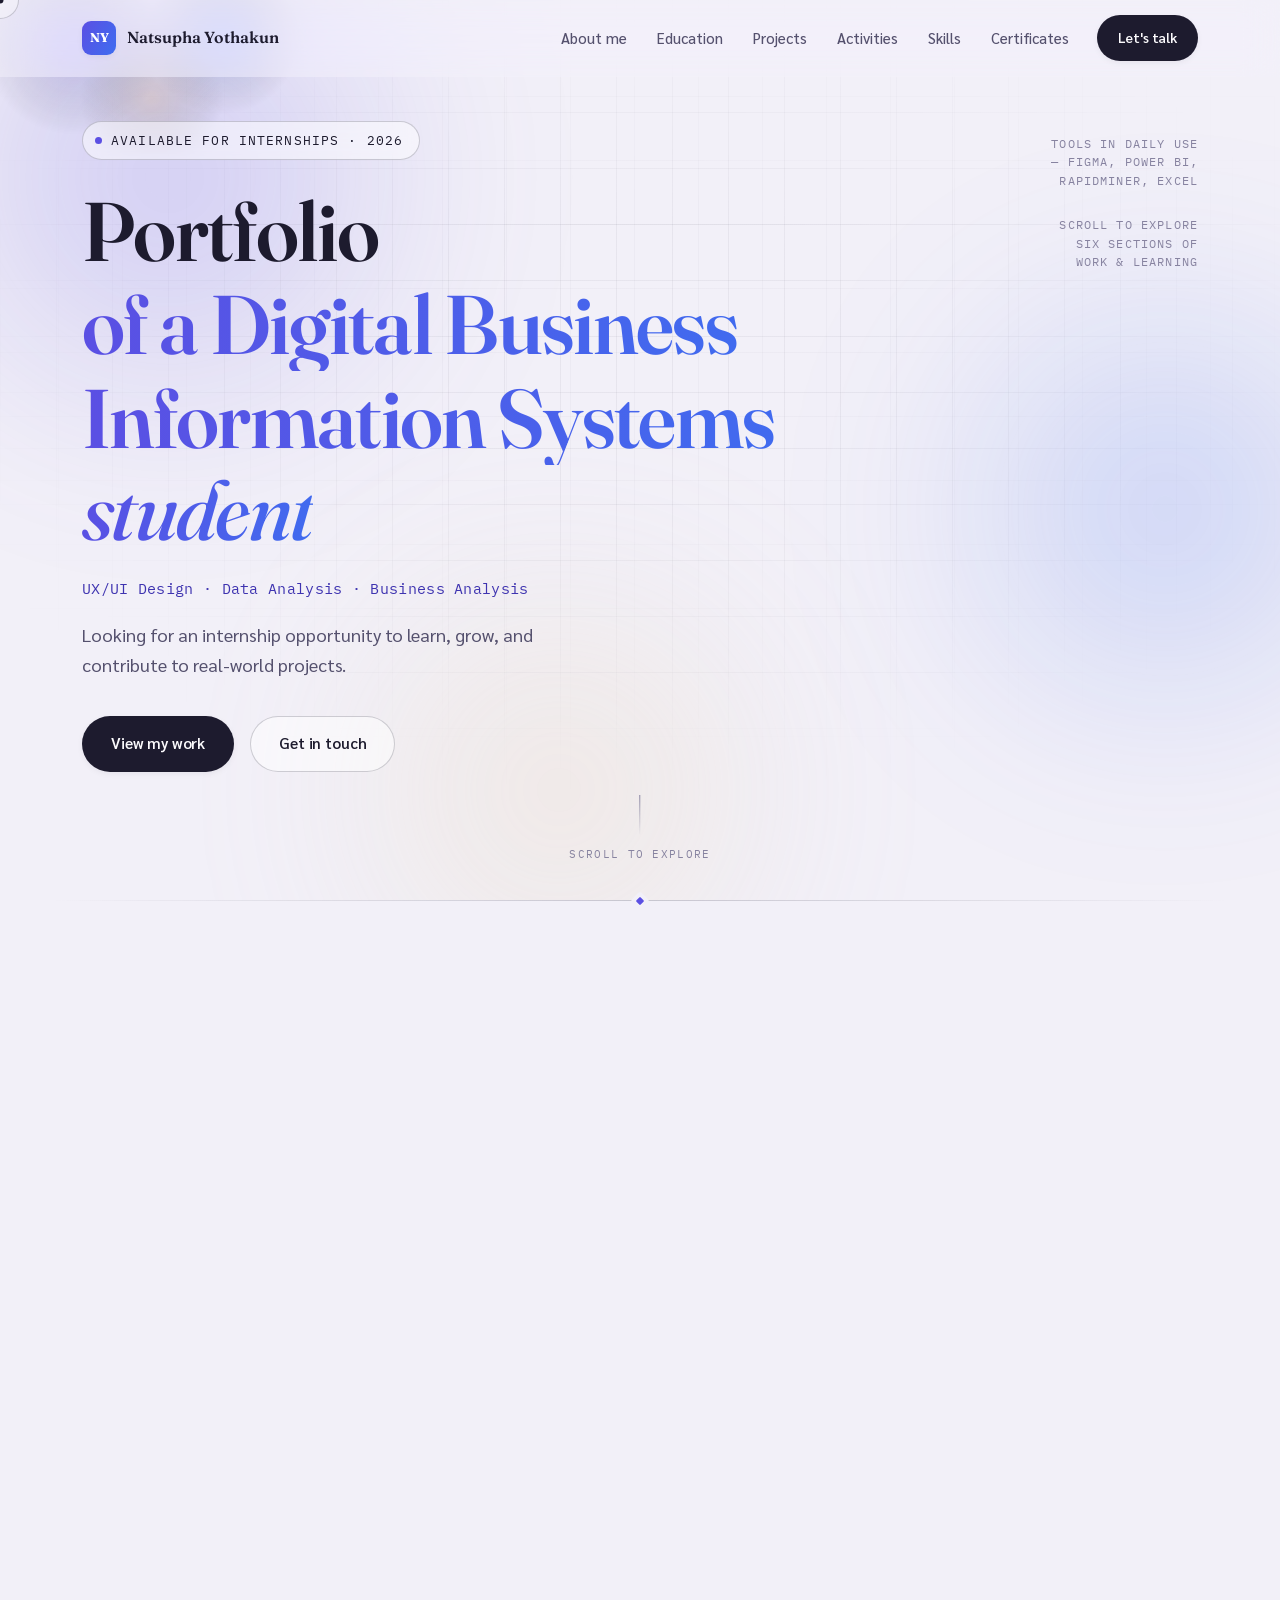
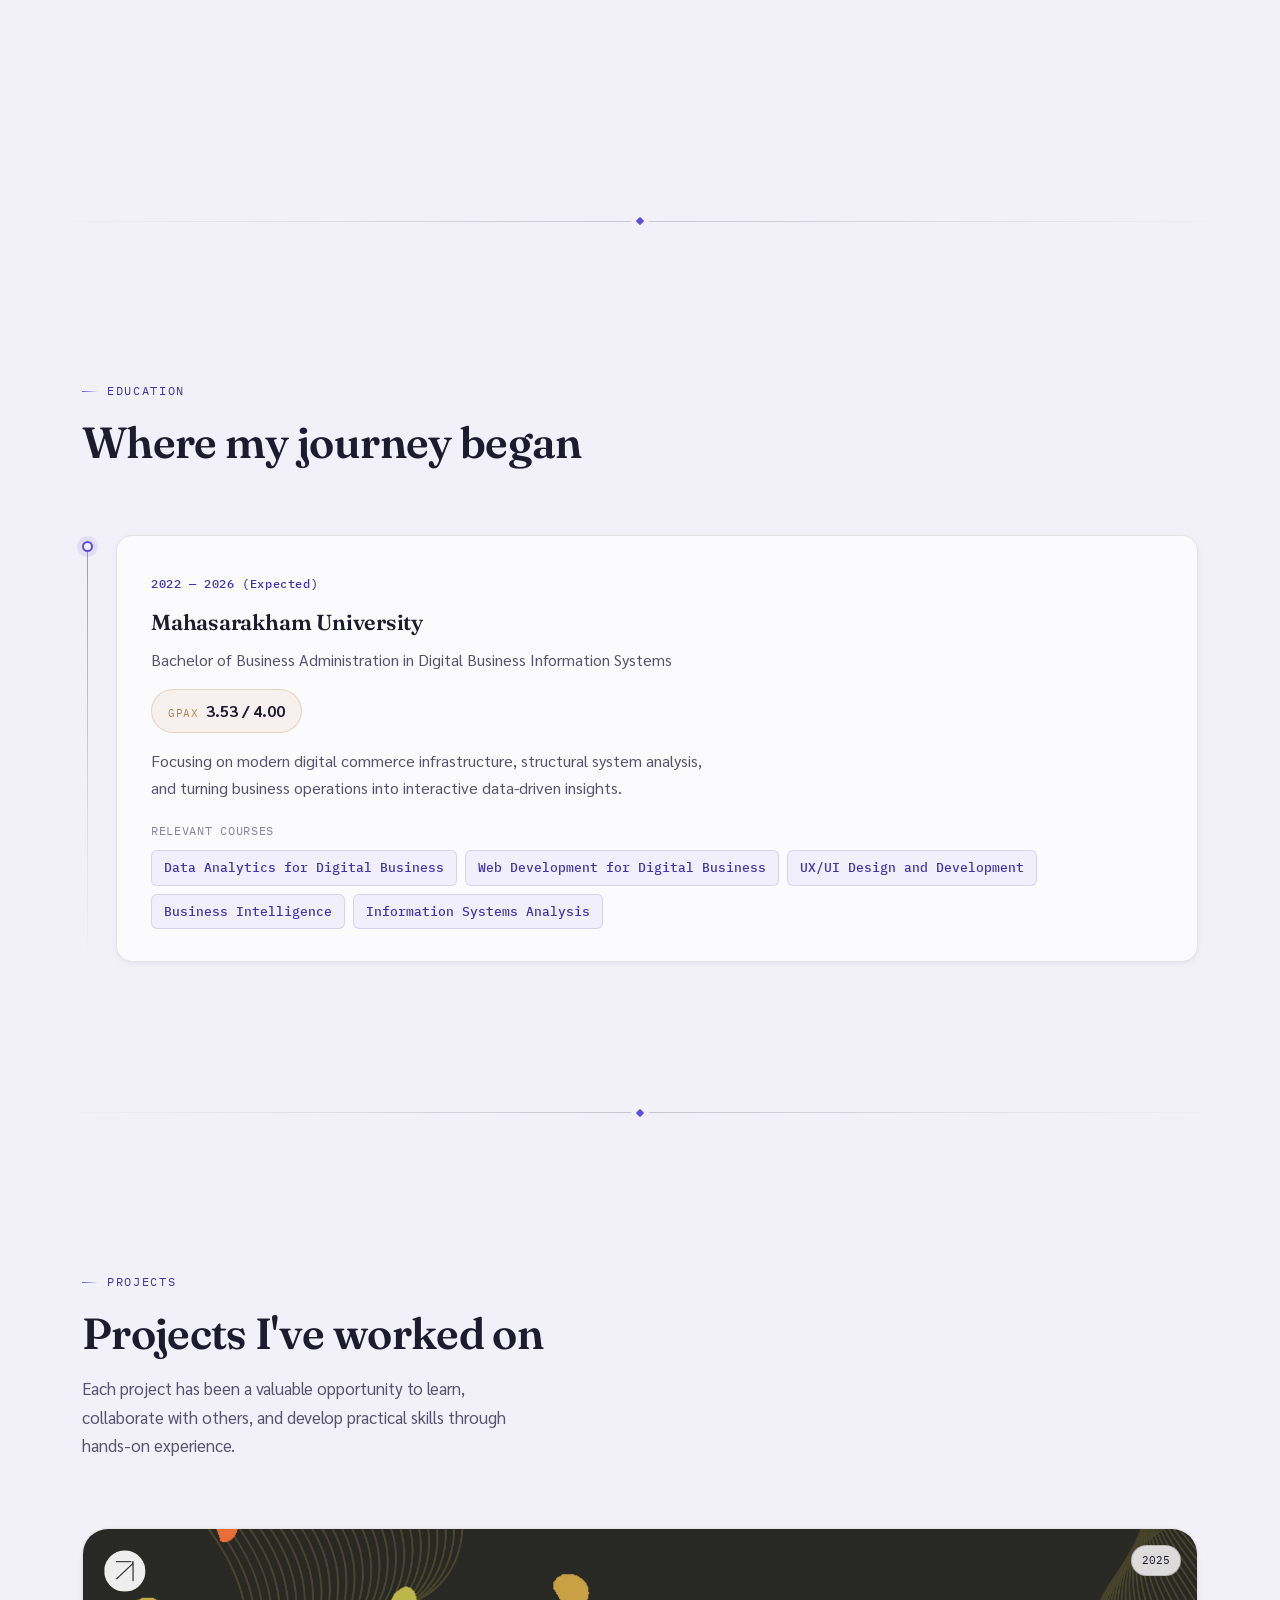
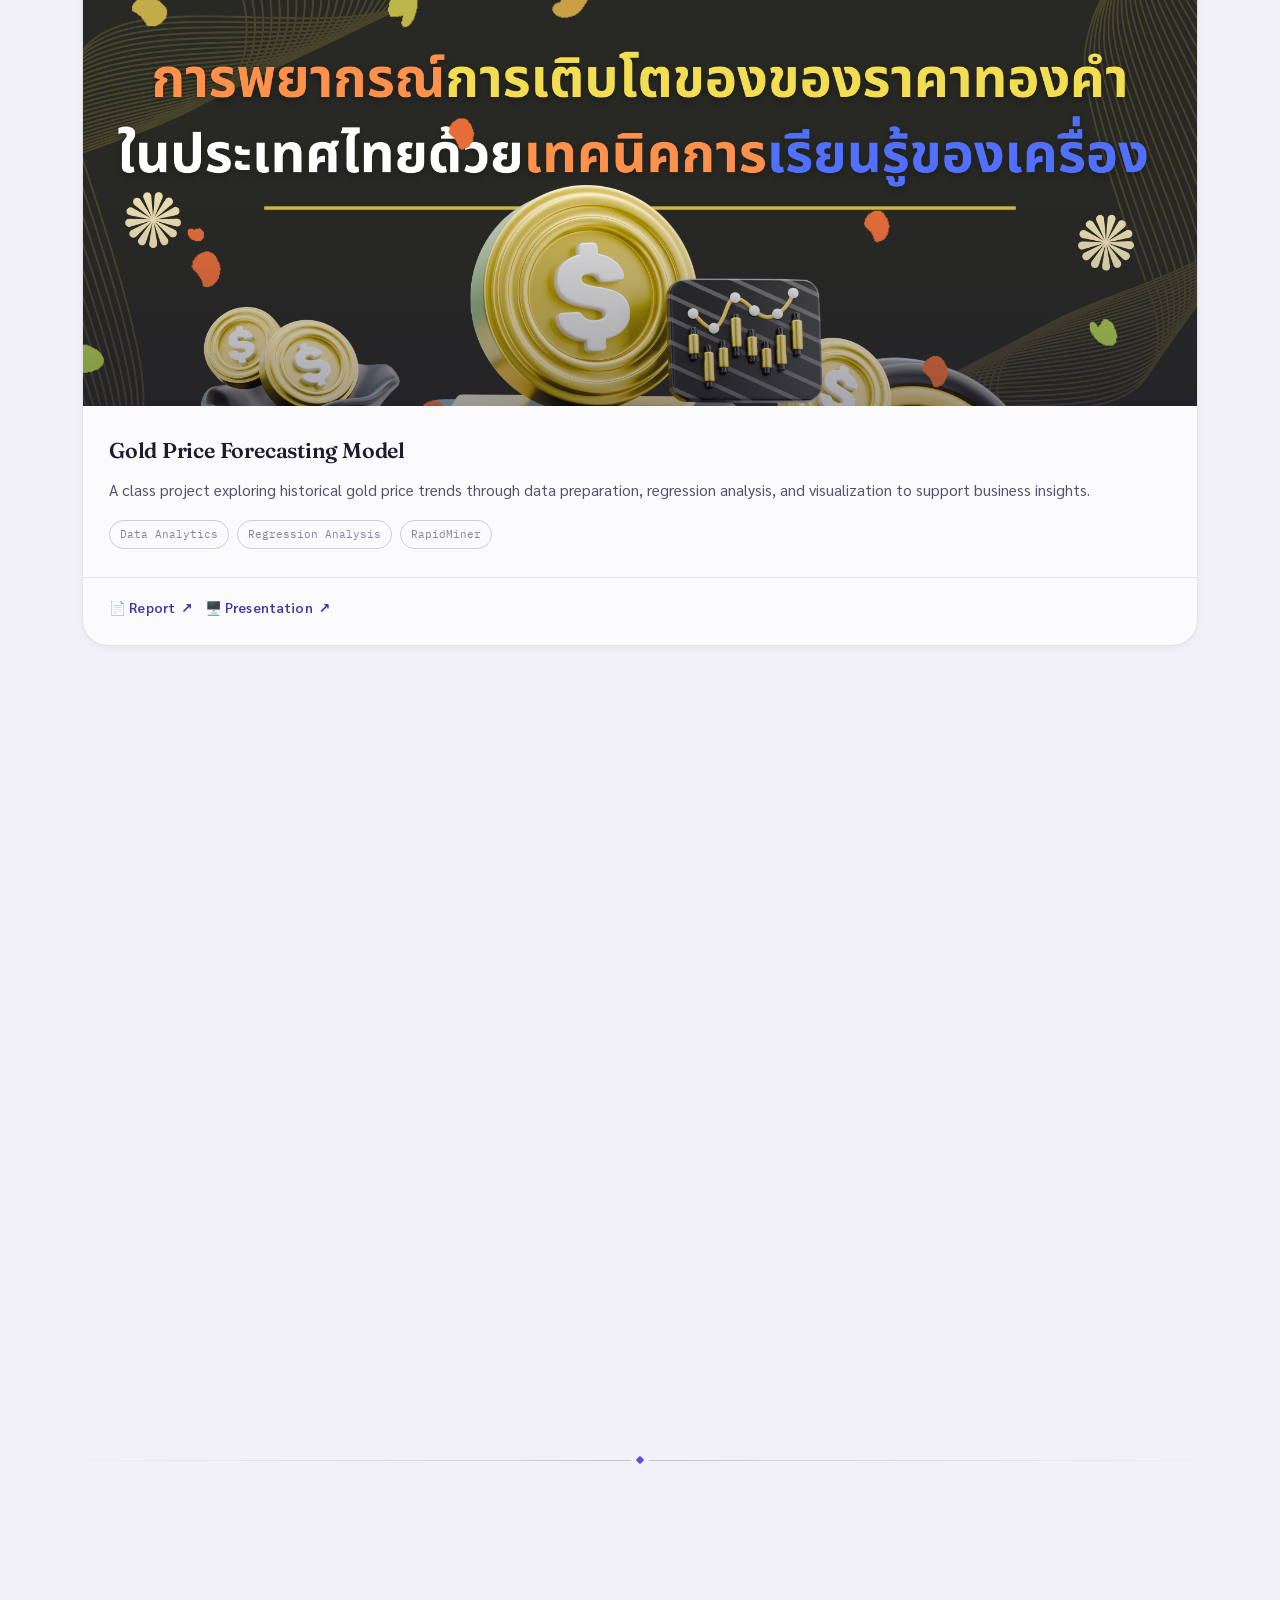
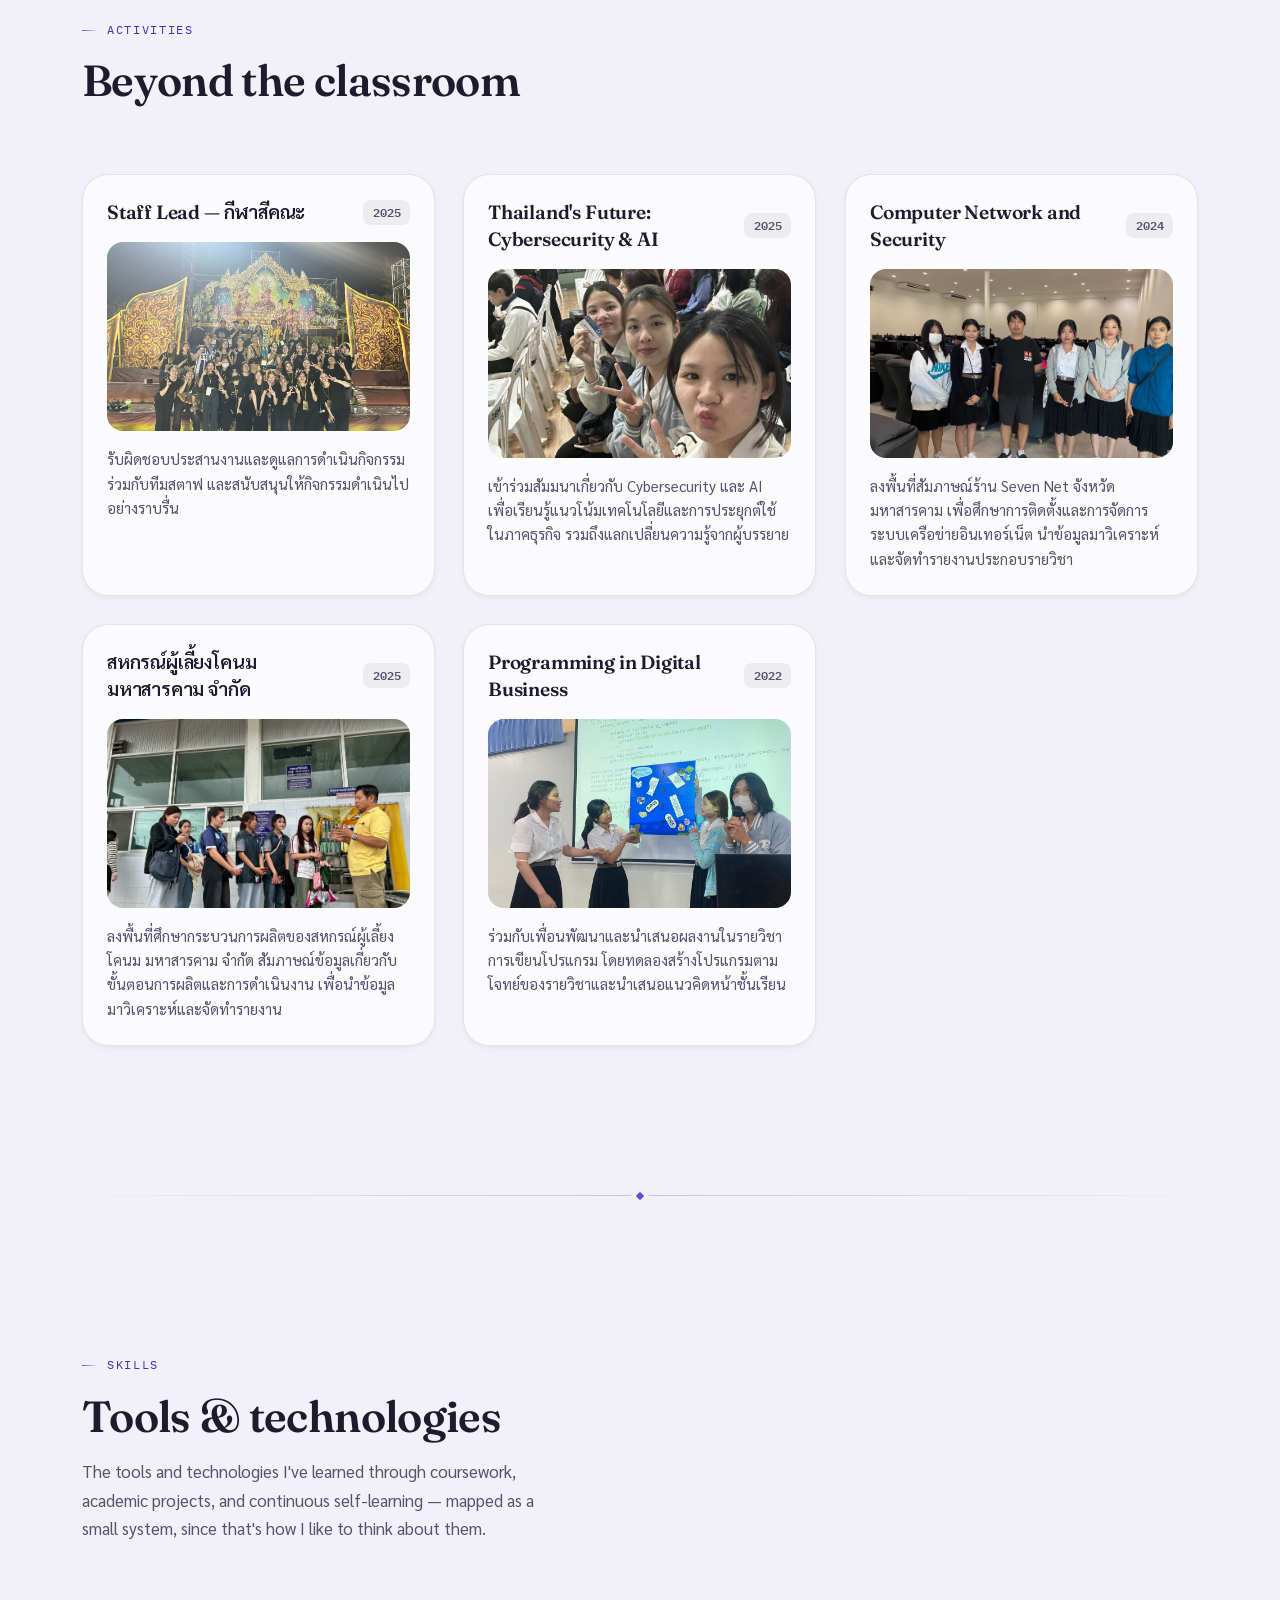
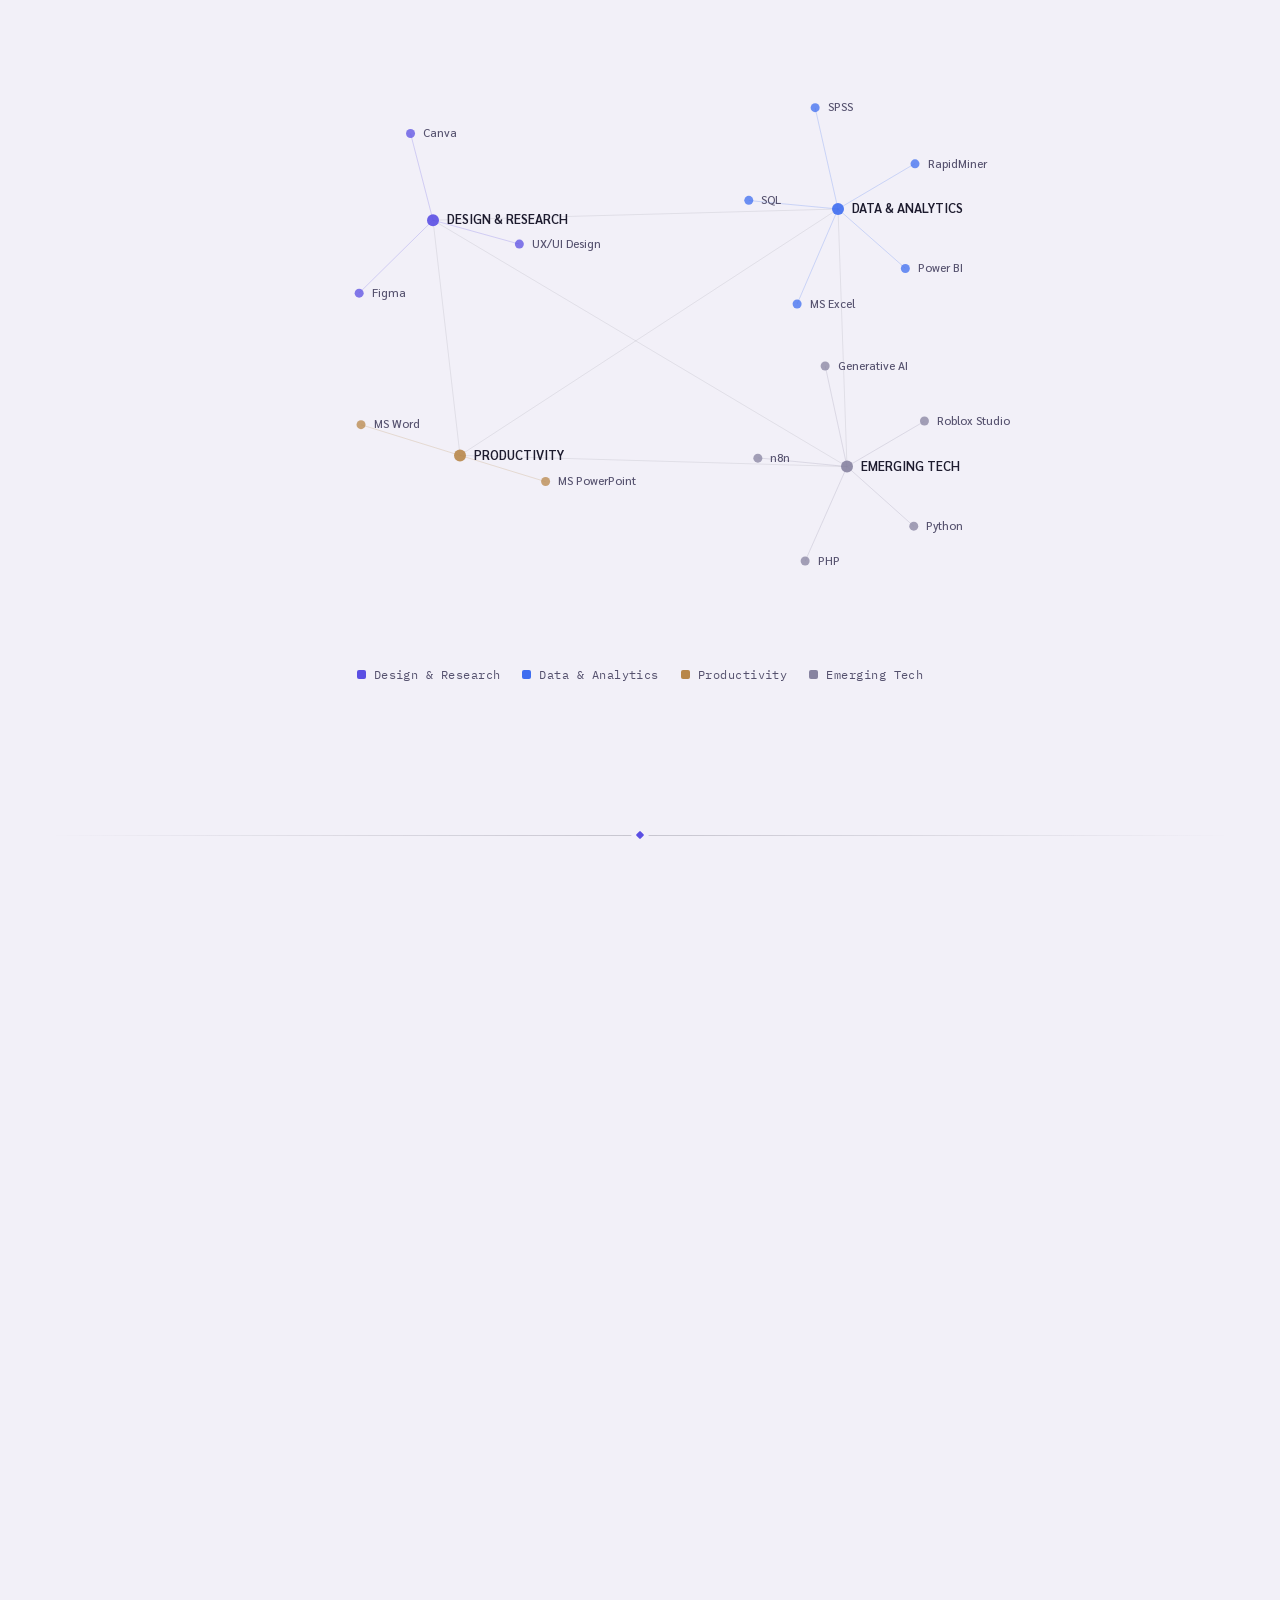
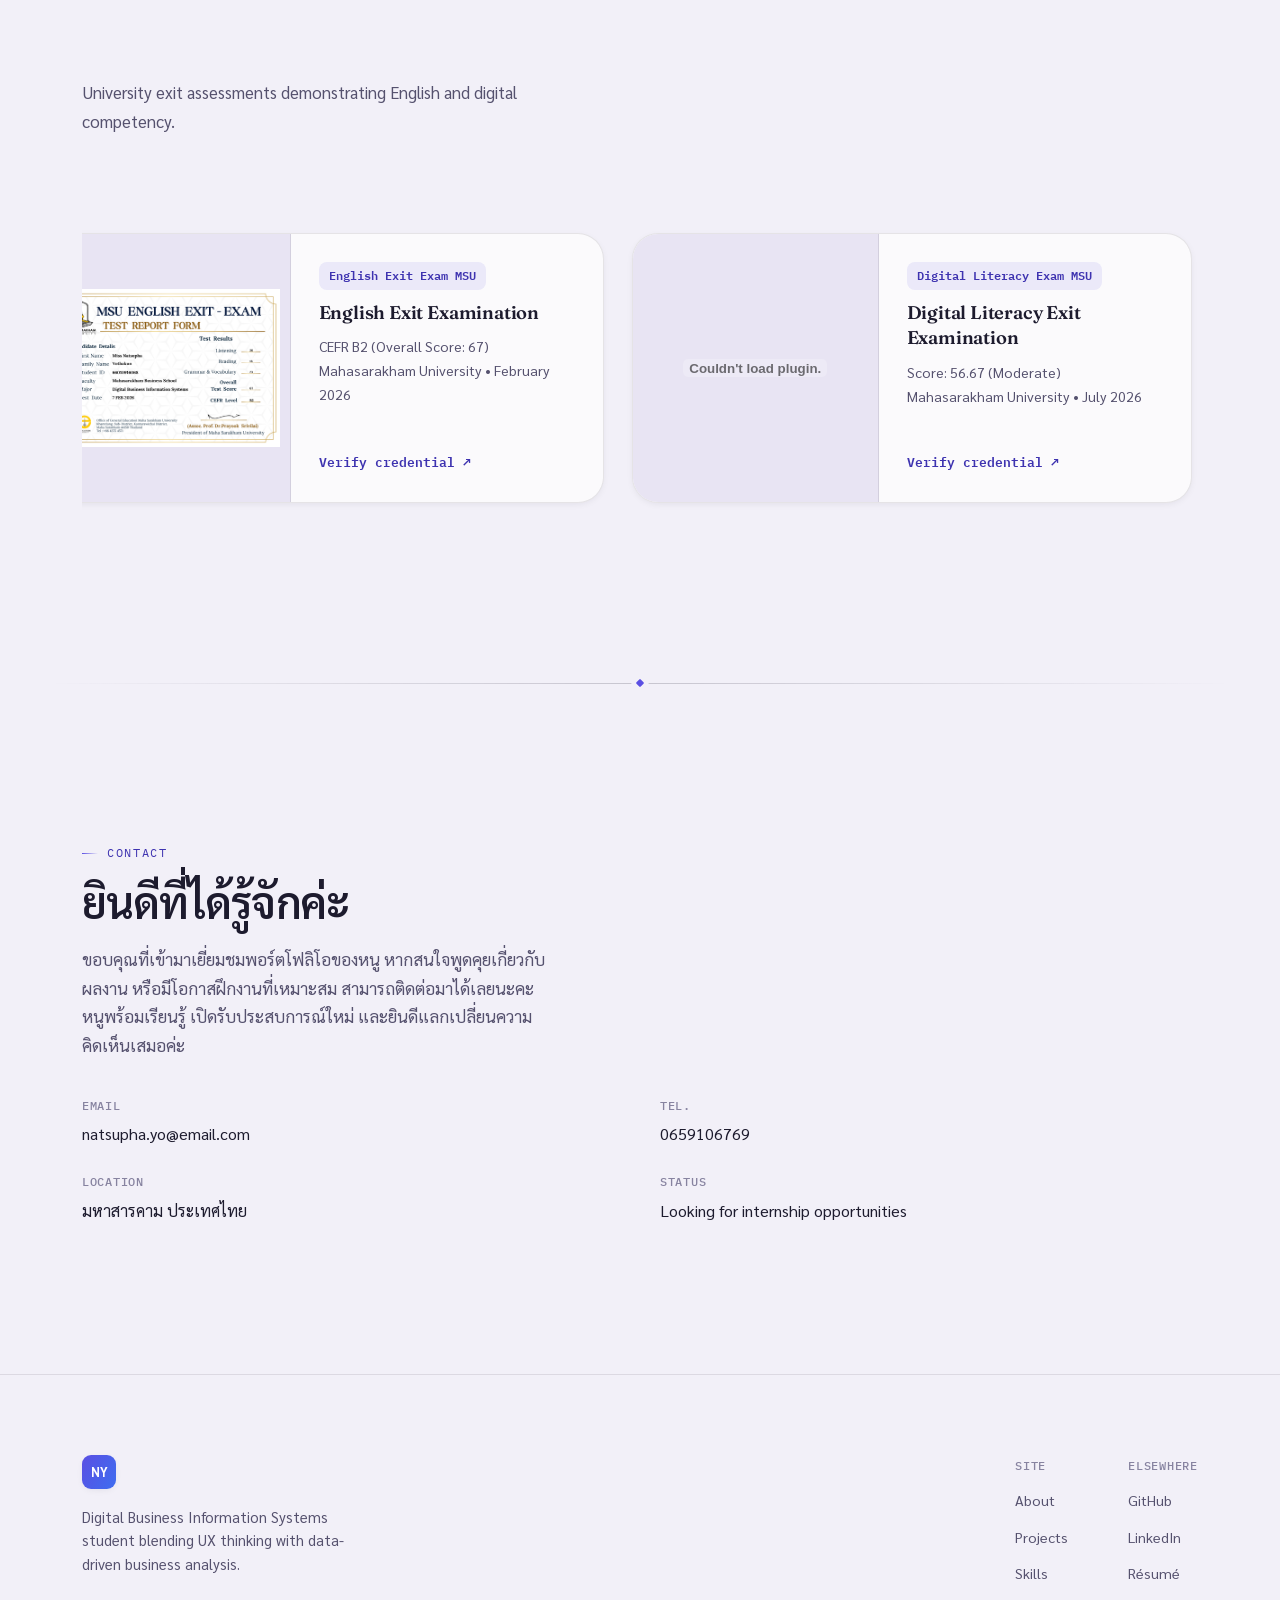
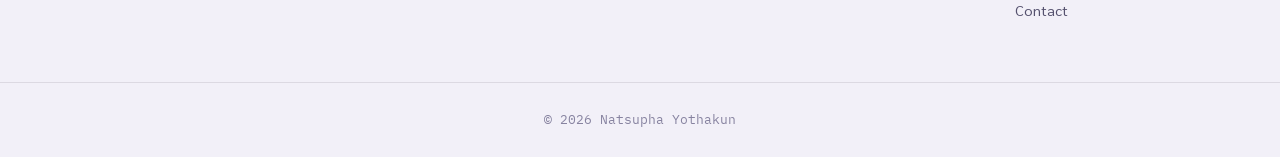
==== commit f41f8454: "Update portfolio" ====
--- a/index.html
+++ b/index.html
@@ -1,92 +1,416 @@
 <!DOCTYPE html>
-<html lang="en">
+<html lang="th">
 <head>
 <meta charset="UTF-8">
 <meta name="viewport" content="width=device-width, initial-scale=1, viewport-fit=cover">
-<link rel="stylesheet" href="style.css">
-<!-- ============================================================
-     PAGE METADATA — edit title / description here
-     ============================================================ -->
-<title>Natsupha_portfolio</title>
-<meta name="description" content="I build fast, thoughtful interfaces and the systems behind them. CS student looking for a hands-on engineering internship.">
-<meta name="theme-color" content="#07080c">
-
-<link rel="icon" href="data:image/svg+xml,<svg xmlns=%22http://www.w3.org/2000/svg%22 viewBox=%220 0 100 100%22><text y=%22.9em%22 font-size=%2290%22 fill=%22%234f8dff%22>▨</text></svg>">
+<title>Natsupha Yothakun — Portfolio</title>
+<meta name="description" content="Natsupha Yothakun — Digital Business Information Systems student. UX/UI, data analysis and business analysis, looking for an internship.">
+<meta name="theme-color" content="#F2F0F8">
+
+<link rel="icon" href="data:image/svg+xml,<svg xmlns=%22http://www.w3.org/2000/svg%22 viewBox=%220 0 100 100%22><rect width=%22100%22 height=%22100%22 rx=%2222%22 fill=%22%235B4FE3%22/><text x=%2250%22 y=%2266%22 font-size=%2246%22 font-family=%22Georgia%22 fill=%22%23F2F0F8%22 text-anchor=%22middle%22>N</text></svg>">
 
 <link rel="preconnect" href="https://fonts.googleapis.com">
 <link rel="preconnect" href="https://fonts.gstatic.com" crossorigin>
-<link href="https://fonts.googleapis.com/css2?family=Space+Grotesk:wght@400..700&family=Inter:wght@400;500;600&family=JetBrains+Mono:wght@400;500&display=swap" rel="stylesheet">
-
-<link rel="stylesheet" href="assets/css/style.css">
+<link href="https://fonts.googleapis.com/css2?family=Fraunces:opsz,wght@9..144,400;9..144,500;9..144,600;9..144,650&family=Sarabun:wght@300;400;500;600;700&family=IBM+Plex+Mono:wght@400;500&display=swap" rel="stylesheet">
+
+<style>
+/* =========================================================================
+  DESIGN TOKENS — "LEDGER" SYSTEM
+  A premium, business/data-systems identity: paper + ink + violet + brass.
+  ========================================================================= */
+:root{
+  --paper:        #F2F0F8;
+  --paper-2:      #FBFAFC;
+  --paper-3:      #E8E4F3;
+  --ink:          #1D1B2E;
+  --ink-soft:     #55516E;
+  --ink-dim:      #8783A0;
+  --line:         rgba(29,27,46,0.10);
+  --line-strong:  rgba(29,27,46,0.20);
+  --violet:       #5B4FE3;
+  --violet-deep:  #3E33B0;
+  --blue:         #3E6DF0;
+  --gold:         #B8874A;
+  --gold-soft:    #E8CFA0;
+  --gradient:       linear-gradient(120deg, var(--violet), var(--blue));
+  --gradient-wide:  linear-gradient(100deg, var(--violet) 0%, var(--blue) 55%, var(--gold) 120%);
+  --shadow-sm: 0 2px 10px -4px rgba(29,27,46,0.14);
+  --shadow-md: 0 18px 46px -22px rgba(29,27,46,0.28);
+  --shadow-lg: 0 34px 80px -30px rgba(29,27,46,0.32);
+  --font-display: 'Fraunces', 'Sarabun', serif;
+  --font-body:    'Sarabun', 'Inter', system-ui, sans-serif;
+  --font-mono:    'IBM Plex Mono', ui-monospace, monospace;
+  --container: 1180px;
+  --radius-sm: 8px;
+  --radius-md: 16px;
+  --radius-lg: 26px;
+  --ease-out: cubic-bezier(.16,1,.3,1);
+  --ease-spring: cubic-bezier(.3,1.4,.5,1);
+  --ease-smooth: cubic-bezier(.22,.61,.36,1);
+  color-scheme: light;
+}
+
+*,*::before,*::after{ box-sizing:border-box; }
+html{ scroll-behavior:smooth; }
+@media (prefers-reduced-motion: reduce){
+  html{ scroll-behavior:auto; }
+  *,*::before,*::after{ animation-duration:0.01ms !important; animation-iteration-count:1 !important; transition-duration:0.01ms !important; scroll-behavior:auto !important; }
+}
+
+body{
+  margin:0; background:var(--paper); color:var(--ink);
+  font-family:var(--font-body); font-size:16px; line-height:1.7;
+  -webkit-font-smoothing:antialiased; text-rendering:optimizeLegibility;
+  overflow-x:hidden; position:relative;
+}
+h1,h2,h3,h4{ font-family:var(--font-display); margin:0; font-weight:600; letter-spacing:-0.01em; }
+p{ margin:0; }
+a{ color:inherit; text-decoration:none; }
+ul,ol{ margin:0; padding:0; list-style:none; }
+button{ font-family:inherit; cursor:pointer; background:none; border:none; padding:0; }
+input,textarea,button{ font:inherit; color:inherit; }
+img{ max-width:100%; display:block; }
+::selection{ background:rgba(91,79,227,0.22); color:var(--ink); }
+
+html{ scrollbar-width:thin; scrollbar-color:rgba(91,79,227,0.35) transparent; }
+::-webkit-scrollbar{ width:9px; height:9px; }
+::-webkit-scrollbar-track{ background:transparent; }
+::-webkit-scrollbar-thumb{ background:linear-gradient(var(--violet),var(--blue)); border-radius:10px; border:2px solid var(--paper); background-clip:padding-box; }
+
+.skip-link{ position:absolute; top:-100px; left:12px; z-index:1000; background:var(--ink); color:var(--paper); padding:10px 16px; border-radius:var(--radius-sm); transition:top .2s var(--ease-out); }
+.skip-link:focus{ top:12px; }
+:focus-visible{ outline:2px solid var(--violet); outline-offset:3px; border-radius:4px; box-shadow:0 0 0 5px rgba(91,79,227,0.16); }
+
+@media (hover:hover) and (pointer:fine){
+  body,a,button,.tilt-card,[data-cursor]{ cursor:none; }
+}
+
+/* ---------- background: ledger grid + soft light fields ---------- */
+.bg-decor{ position:fixed; inset:0; z-index:0; pointer-events:none; overflow:hidden; }
+.bg-decor-grid{
+  position:absolute; inset:-10%; opacity:.55;
+  background-image:
+    linear-gradient(rgba(29,27,46,0.045) 1px, transparent 1px),
+    linear-gradient(90deg, rgba(29,27,46,0.045) 1px, transparent 1px);
+  background-size:64px 64px;
+  mask-image:radial-gradient(ellipse 70% 60% at 50% 40%, black 20%, transparent 78%);
+  -webkit-mask-image:radial-gradient(ellipse 70% 60% at 50% 40%, black 20%, transparent 78%);
+  transition:transform .4s var(--ease-out);
+}
+.bg-decor-field{ position:absolute; border-radius:50%; filter:blur(110px); opacity:.35; will-change:transform; transition:transform .6s var(--ease-out); }
+.bg-decor-field--1{ width:520px; height:520px; top:-8%; left:-6%; background:radial-gradient(circle, var(--violet), transparent 72%); }
+.bg-decor-field--2{ width:460px; height:460px; top:32%; right:-8%; background:radial-gradient(circle, var(--blue), transparent 72%); }
+.bg-decor-field--3{ width:420px; height:420px; bottom:-10%; left:28%; background:radial-gradient(circle, var(--gold-soft), transparent 72%); opacity:.4; }
+
+#page{ position:relative; z-index:1; }
+
+.section-divider{ position:relative; height:1px; max-width:var(--container); margin:0 auto; background:linear-gradient(90deg, transparent, var(--line-strong) 50%, transparent); }
+.section-divider::before{ content:''; position:absolute; top:50%; left:50%; width:6px; height:6px; border-radius:1px; transform:translate(-50%,-50%) rotate(45deg); background:var(--violet); box-shadow:0 0 0 4px var(--paper); }
+
+/* ---------- loader ---------- */
+#loader{ position:fixed; inset:0; z-index:9999; display:flex; flex-direction:column; align-items:center; justify-content:center; gap:20px; background:var(--paper); transition:opacity .6s var(--ease-out), visibility .6s; }
+#loader.is-hidden{ opacity:0; visibility:hidden; pointer-events:none; }
+.loader-mark svg{ position:relative; }
+#loaderPath{ stroke:var(--violet); stroke-dasharray:1; stroke-dashoffset:1; animation:loaderDraw 1.5s var(--ease-out) infinite; }
+@keyframes loaderDraw{ 0%{ stroke-dashoffset:1; } 60%,100%{ stroke-dashoffset:0; } }
+.loader-label{ font-family:var(--font-mono); font-size:12px; letter-spacing:.12em; text-transform:uppercase; color:var(--ink-soft); }
+.dots span{ animation:dotBlink 1.4s infinite; opacity:0; }
+.dots span:nth-child(2){ animation-delay:.2s; }
+.dots span:nth-child(3){ animation-delay:.4s; }
+@keyframes dotBlink{ 0%,100%{ opacity:0; } 50%{ opacity:1; } }
+body.is-loading{ overflow:hidden; }
+
+/* ---------- custom cursor ---------- */
+#cursorDot{ width:7px; height:7px; background:var(--ink); position:fixed; top:0; left:0; border-radius:50%; pointer-events:none; z-index:9999; transition:opacity .2s; }
+#cursorRing{
+  position:fixed; top:0; left:0; width:38px; height:38px; margin:-19px 0 0 -19px;
+  border-radius:50%; border:1px solid var(--line-strong); pointer-events:none; z-index:9998;
+  display:flex; align-items:center; justify-content:center;
+  transition:width .3s var(--ease-spring), height .3s var(--ease-spring), margin .3s var(--ease-spring), border-color .3s, background .3s, opacity .2s;
+  background:rgba(251,250,252,0.4); backdrop-filter:blur(2px);
+}
+#cursorRing::before{ content:''; position:absolute; width:5px; height:1px; background:var(--ink-dim); }
+#cursorRing::after{ content:''; position:absolute; width:1px; height:5px; background:var(--ink-dim); }
+#cursorRing .cursor-label{ font-family:var(--font-mono); font-size:10.5px; letter-spacing:.06em; text-transform:uppercase; color:var(--paper-2); opacity:0; transform:scale(.7); transition:opacity .25s, transform .25s; white-space:nowrap; }
+#cursorRing.is-locked{ width:74px; height:74px; margin:-37px 0 0 -37px; border-color:transparent; background:var(--ink); box-shadow:var(--shadow-md); }
+#cursorRing.is-locked::before, #cursorRing.is-locked::after{ display:none; }
+#cursorRing.is-locked .cursor-label{ opacity:1; transform:scale(1); }
+#cursorRing.is-drag{ width:64px; height:64px; margin:-32px 0 0 -32px; border-color:transparent; background:var(--violet); }
+
+/* ---------- sections / type ---------- */
+.section{ position:relative; padding:150px 0; }
+.section-inner,.header-inner,.footer-inner,.hero-inner{ max-width:var(--container); margin:0 auto; padding:0 32px; }
+.section-heading{ max-width:680px; margin-bottom:68px; }
+.section-eyebrow{ display:inline-flex; align-items:center; gap:9px; font-family:var(--font-mono); font-size:12px; letter-spacing:.14em; text-transform:uppercase; color:var(--violet-deep); margin-bottom:16px; }
+.section-eyebrow::before{ content:''; width:16px; height:1px; background:linear-gradient(90deg, var(--violet), transparent); }
+.section-title{ font-size:clamp(1.9rem,3.4vw,2.85rem); line-height:1.14; letter-spacing:-0.015em; color:var(--ink); font-weight:600; }
+.section-sub{ margin-top:16px; color:var(--ink-soft); font-size:1.05rem; max-width:52ch; }
+
+.gradient-text{ background:var(--gradient-wide); background-size:200% auto; -webkit-background-clip:text; background-clip:text; color:transparent; animation:gradientFlow 7s ease-in-out infinite; }
+@keyframes gradientFlow{ 0%,100%{ background-position:0% 50%; } 50%{ background-position:100% 50%; } }
+
+.reveal-up{ opacity:0; transform:translateY(28px); transition:opacity .9s var(--ease-smooth), transform .9s var(--ease-smooth); transition-delay:var(--d,0s); will-change:transform,opacity; }
+.reveal-up.is-visible{ opacity:1; transform:translateY(0); }
+
+.btn{ position:relative; display:inline-flex; align-items:center; justify-content:center; gap:8px; padding:14px 28px; border-radius:999px; border:1px solid transparent; font-weight:600; font-size:.95rem; letter-spacing:-0.01em; transition:transform .35s var(--ease-spring), box-shadow .35s var(--ease-out), background .35s, border-color .35s; overflow:hidden; isolation:isolate; }
+.btn span{ position:relative; z-index:1; }
+.btn-primary{ background:var(--ink); color:var(--paper-2); box-shadow:var(--shadow-sm); }
+.btn-primary:hover{ box-shadow:var(--shadow-md); transform:translateY(-2px); background:var(--violet-deep); }
+.btn-ghost{ background:rgba(255,255,255,.5); border-color:var(--line-strong); color:var(--ink); backdrop-filter:blur(10px) saturate(140%); }
+.btn-ghost:hover{ background:#fff; border-color:var(--violet); box-shadow:var(--shadow-sm); transform:translateY(-2px); }
+.btn-small{ padding:10px 20px; font-size:.85rem; }
+.magnetic{ transform:translate(var(--mx,0),var(--my,0)); }
+
+/* ---------- header ---------- */
+.site-header{ position:fixed; top:0; left:0; right:0; z-index:500; background:rgba(242,240,248,.55); backdrop-filter:blur(18px) saturate(160%); border-bottom:1px solid transparent; transition:border-color .4s, background .4s, box-shadow .4s; }
+.site-header.is-scrolled{ border-bottom-color:var(--line); background:rgba(251,250,252,.85); box-shadow:var(--shadow-sm); }
+.header-inner{ display:flex; align-items:center; gap:28px; height:76px; }
+.brand{ display:flex; align-items:center; gap:11px; margin-right:auto; font-family:var(--font-display); font-weight:600; color:var(--ink); }
+.brand-mark{ display:grid; place-items:center; width:34px; height:34px; border-radius:9px; background:var(--gradient); color:#fff; font-size:.8rem; font-weight:700; box-shadow:var(--shadow-sm); transition:box-shadow .3s, transform .3s; }
+.brand:hover .brand-mark{ box-shadow:var(--shadow-md); transform:rotate(-6deg); }
+.primary-nav ul{ display:flex; gap:30px; }
+.primary-nav a{ font-size:.92rem; color:var(--ink-soft); position:relative; padding:4px 0; transition:color .25s; font-weight:500; }
+.primary-nav a::after{ content:''; position:absolute; left:0; right:100%; bottom:-2px; height:1.5px; background:var(--gradient); border-radius:2px; transition:right .35s var(--ease-out); }
+.primary-nav a:hover{ color:var(--ink); }
+.primary-nav a:hover::after{ right:0; }
+.nav-toggle{ display:none; flex-direction:column; gap:5px; background:none; border:none; padding:8px; }
+.nav-toggle span{ width:22px; height:2px; background:var(--ink); border-radius:2px; transition:transform .3s, opacity .3s; }
+.scroll-progress{ position:absolute; bottom:0; left:0; height:2px; width:0%; background:var(--gradient-wide); transition:width .1s linear; }
+
+.mobile-nav{ position:fixed; inset:76px 0 0 0; z-index:490; background:rgba(251,250,252,.98); backdrop-filter:blur(20px); transform:translateY(-8px); opacity:0; pointer-events:none; transition:opacity .35s var(--ease-out), transform .35s var(--ease-out); display:flex; align-items:center; }
+.mobile-nav.is-open{ opacity:1; transform:translateY(0); pointer-events:auto; }
+.mobile-nav ul{ width:100%; padding:20px 32px; display:flex; flex-direction:column; gap:4px; }
+.mobile-nav a{ display:block; padding:14px 0; font-size:1.4rem; font-family:var(--font-display); border-bottom:1px solid var(--line); transition:color .25s, padding-left .25s; }
+.mobile-nav a:hover{ color:var(--violet); padding-left:8px; }
+
+/* ---------- hero ---------- */
+.hero{ position:relative; min-height:100svh; display:flex; flex-direction:column; justify-content:center; padding-top:76px; overflow:hidden; }
+.hero-grid{ position:absolute; inset:0; z-index:0; background-image:linear-gradient(rgba(29,27,46,0.05) 1px, transparent 1px), linear-gradient(90deg, rgba(29,27,46,0.05) 1px, transparent 1px); background-size:56px 56px; mask-image:radial-gradient(ellipse 70% 60% at 50% 40%, black 25%, transparent 78%); -webkit-mask-image:radial-gradient(ellipse 70% 60% at 50% 40%, black 25%, transparent 78%); }
+.blob-canvas{ position:absolute; inset:0; z-index:0; opacity:.9; }
+.hero-inner{ position:relative; z-index:1; padding-top:40px; padding-bottom:60px; display:grid; grid-template-columns:1fr auto; gap:40px; align-items:start; }
+.hero-copy{ grid-column:1; }
+.hero-side{ grid-column:2; padding-top:14px; display:flex; flex-direction:column; align-items:flex-end; gap:26px; text-align:right; }
+.hero-side-tag{ font-family:var(--font-mono); font-size:11.5px; letter-spacing:.1em; text-transform:uppercase; color:var(--ink-dim); max-width:150px; line-height:1.6; }
+.hero-eyebrow{ display:inline-flex; align-items:center; gap:9px; font-family:var(--font-mono); font-size:12.5px; letter-spacing:.09em; text-transform:uppercase; color:var(--ink); border:1px solid var(--line-strong); border-radius:999px; padding:8px 16px 8px 12px; background:rgba(255,255,255,.5); backdrop-filter:blur(8px); margin-bottom:26px; }
+.pulse-dot{ width:7px; height:7px; border-radius:50%; background:var(--violet); box-shadow:0 0 0 0 rgba(91,79,227,.55); animation:pulse 2s infinite; }
+@keyframes pulse{ 0%{ box-shadow:0 0 0 0 rgba(91,79,227,.5); } 70%{ box-shadow:0 0 0 9px rgba(91,79,227,0); } 100%{ box-shadow:0 0 0 0 rgba(91,79,227,0); } }
+.hero-title{ font-size:clamp(2.5rem,6.6vw,5.2rem); line-height:1.1; letter-spacing:-0.02em; color:var(--ink); font-weight:600; }
+.hero-title em{ font-style:italic; font-weight:500; }
+.split-line{ display:block; overflow:hidden; margin-bottom:2px; }
+.split-word{ display:inline-block; transform:translateY(115%); animation:wordUp .95s var(--ease-out) forwards; animation-delay:calc(var(--i,0) * .06s + .15s); will-change:transform; }
+@keyframes wordUp{ to{ transform:translateY(0); } }
+.hero-tagline{ margin-top:20px; font-family:var(--font-mono); font-size:.95rem; letter-spacing:.02em; color:var(--violet-deep); }
+.hero-sub{ margin-top:18px; max-width:46ch; font-size:1.14rem; color:var(--ink-soft); line-height:1.65; }
+.hero-actions{ margin-top:36px; display:flex; gap:16px; flex-wrap:wrap; align-items:center; }
+.hero-meta{ margin-top:40px; font-size:.86rem; color:var(--ink-dim); display:flex; gap:10px; flex-wrap:wrap; font-family:var(--font-mono); }
+.dot-sep{ opacity:.6; color:var(--violet); }
+.scroll-cue{ position:absolute; bottom:36px; left:50%; transform:translateX(-50%); display:flex; flex-direction:column; align-items:center; gap:10px; font-family:var(--font-mono); font-size:11px; letter-spacing:.12em; text-transform:uppercase; color:var(--ink-dim); z-index:1; transition:color .3s, transform .3s; }
+.scroll-cue:hover{ color:var(--violet); transform:translateX(-50%) translateY(-2px); }
+.scroll-cue-line{ width:1px; height:40px; background:linear-gradient(var(--ink-dim), transparent); position:relative; overflow:hidden; }
+.scroll-cue-line::after{ content:''; position:absolute; top:-40px; left:0; width:1px; height:40px; background:var(--violet); animation:cueDrop 1.8s var(--ease-out) infinite; }
+@keyframes cueDrop{ to{ top:40px; } }
+
+/* ---------- about (asymmetric split) ---------- */
+.about-grid{ display:grid; grid-template-columns:280px 1fr; grid-template-areas:"heading heading" "portrait copy"; gap:20px 64px; }
+.about-grid .section-heading{ grid-area:heading; margin-bottom:20px; }
+.about-portrait{ grid-area:portrait; }
+.about-copy{ grid-area:copy; }
+.portrait-frame{ position:relative; aspect-ratio:4/5; border-radius:var(--radius-lg); background:var(--paper-2); border:1px solid var(--line); overflow:hidden; display:grid; place-items:center; box-shadow:var(--shadow-md); transition:box-shadow .4s var(--ease-out), transform .4s var(--ease-out); }
+.portrait-frame::before{ content:""; position:absolute; inset:0; border-radius:var(--radius-lg); padding:2px; background:linear-gradient(135deg, var(--violet), transparent 45%, transparent 55%, var(--gold)); -webkit-mask:linear-gradient(#fff 0 0) content-box, linear-gradient(#fff 0 0); -webkit-mask-composite:xor; mask-composite:exclude; pointer-events:none; opacity:.8; }
+.portrait-frame:hover{ box-shadow:var(--shadow-lg); }
+.portrait-frame img{ width:100%; height:100%; object-fit:cover; }
+.about-tag{ position:absolute; bottom:14px; left:14px; z-index:2; font-family:var(--font-mono); font-size:10.5px; letter-spacing:.05em; text-transform:uppercase; background:rgba(29,27,46,0.78); color:var(--paper-2); padding:6px 10px; border-radius:999px; backdrop-filter:blur(6px); }
+.about-headline{ font-family:var(--font-display); font-size:1.6rem; line-height:1.5; margin-bottom:28px; color:var(--ink); letter-spacing:-0.01em; font-weight:600; }
+.about-copy p:not(.about-headline){ color:var(--ink-soft); margin-bottom:18px; max-width:64ch; font-size:1.03rem; }
+
+/* ---------- timeline ---------- */
+.timeline{ position:relative; padding-left:34px; }
+.timeline::before{ content:''; position:absolute; left:5px; top:6px; bottom:6px; width:1px; background:linear-gradient(var(--violet), var(--gold-soft) 70%, transparent); opacity:.6; }
+.timeline-item{ position:relative; padding-bottom:40px; }
+.timeline-item:last-child{ padding-bottom:0; }
+.timeline-marker{ position:absolute; left:-34px; top:6px; width:11px; height:11px; border-radius:50%; background:var(--paper); border:2px solid var(--violet); box-shadow:0 0 0 5px rgba(91,79,227,.1); }
+.timeline-card{ background:var(--paper-2); border:1px solid var(--line); border-radius:var(--radius-md); padding:32px 34px; box-shadow:var(--shadow-sm); transition:border-color .35s, box-shadow .35s, transform .35s var(--ease-out); }
+.timeline-card:hover{ border-color:rgba(91,79,227,.3); box-shadow:var(--shadow-md); transform:translateY(-3px); }
+.timeline-period{ font-family:var(--font-mono); font-size:12px; color:var(--violet-deep); letter-spacing:.05em; font-weight:500; }
+.timeline-card h3{ font-size:1.36rem; margin-top:9px; color:var(--ink); }
+.timeline-degree{ color:var(--ink-soft); margin-top:5px; }
+.timeline-detail{ color:var(--ink-soft); margin-top:14px; max-width:64ch; }
+.highlight-card{ display:inline-flex; align-items:baseline; gap:8px; margin-top:16px; background:rgba(184,135,74,.08); border:1px solid rgba(184,135,74,.28); padding:7px 16px; border-radius:999px; }
+.highlight-label{ font-family:var(--font-mono); font-size:11px; letter-spacing:.05em; text-transform:uppercase; color:var(--gold); }
+.highlight-card strong{ font-size:1rem; color:var(--ink); }
+.course-badge-list{ display:flex; flex-wrap:wrap; gap:8px; }
+.course-badge{ font-family:var(--font-mono); font-size:12.5px; font-weight:500; color:var(--violet-deep); background:rgba(91,79,227,.06); border:1px solid rgba(91,79,227,.18); padding:6px 12px; border-radius:6px; transition:all .25s var(--ease-out); }
+.course-badge:hover{ background:var(--violet); color:#fff; border-color:var(--violet); transform:translateY(-2px); box-shadow:var(--shadow-sm); }
+.course-label{ display:block; font-family:var(--font-mono); font-size:11.5px; text-transform:uppercase; color:var(--ink-dim); letter-spacing:.06em; margin-bottom:10px; margin-top:20px; }
+
+.tilt-card{ transform:perspective(1000px) rotateX(var(--rx,0deg)) rotateY(var(--ry,0deg)) translateZ(0); transition:transform .45s var(--ease-out); will-change:transform; }
+
+/* ---------- projects ---------- */
+.project-grid{ display:grid; grid-template-columns:repeat(2,1fr); gap:28px; }
+.project-grid .project-card:first-child{ grid-column:1 / -1; }
+.project-grid .project-card:first-child .project-media{ aspect-ratio:21/9; }
+.project-card{ position:relative; background:var(--paper-2); border:1px solid var(--line); border-radius:var(--radius-lg); overflow:hidden; display:flex; flex-direction:column; box-shadow:var(--shadow-sm); transition:border-color .4s, transform .45s var(--ease-out), box-shadow .45s var(--ease-out); }
+.project-card:hover, .project-card:focus-visible{ border-color:rgba(91,79,227,.3); transform:translateY(-6px); box-shadow:var(--shadow-lg); }
+.project-media{ position:relative; aspect-ratio:16/9; overflow:hidden; background:var(--paper-3); }
+.project-media img{ transition:transform .7s var(--ease-out); }
+.project-card:hover .project-media img{ transform:scale(1.055); }
+.project-media::after{ content:''; position:absolute; inset:0; z-index:1; background:linear-gradient(180deg, transparent 55%, rgba(29,27,46,.35) 100%); }
+.project-year{ position:absolute; top:16px; right:16px; z-index:2; font-family:var(--font-mono); font-size:11px; background:rgba(251,250,252,.85); backdrop-filter:blur(8px); padding:5px 10px; border-radius:999px; border:1px solid var(--line-strong); color:var(--ink); }
+.project-body{ padding:26px 26px 8px; flex:1; }
+.project-body h3{ font-size:1.34rem; color:var(--ink); }
+.project-body p{ color:var(--ink-soft); margin-top:8px; font-size:.97rem; }
+.tag-list{ display:flex; gap:8px; flex-wrap:wrap; margin-top:17px; }
+.tag-list li{ font-family:var(--font-mono); font-size:11px; padding:4px 10px; border:1px solid var(--line-strong); border-radius:999px; color:var(--ink-dim); transition:border-color .3s, color .3s; }
+.project-card:hover .tag-list li{ border-color:rgba(91,79,227,.4); color:var(--violet-deep); }
+.project-card-actions{ display:flex; gap:12px; margin-top:16px; flex-wrap:wrap; padding:0 26px 26px; border-top:1px solid var(--line); padding-top:18px; margin-top:20px; }
+.project-card-cta{ display:inline-flex; align-items:center; gap:6px; font-size:.86rem; font-weight:600; color:var(--violet-deep); letter-spacing:.01em; transition:transform .35s var(--ease-spring), color .25s; }
+.project-card-cta:hover{ color:var(--violet); transform:translateX(3px); }
+
+/* ---------- activities ---------- */
+.activity-grid{ display:grid; grid-template-columns:repeat(auto-fill,minmax(340px,1fr)); gap:28px; margin-top:40px; }
+.activity-card{ background:var(--paper-2); border:1px solid var(--line); border-radius:var(--radius-lg); padding:24px; display:flex; flex-direction:column; gap:16px; cursor:pointer; position:relative; box-shadow:var(--shadow-sm); transition:transform .4s var(--ease-out), box-shadow .4s, border-color .4s; }
+.activity-card:hover{ border-color:rgba(91,79,227,.3); box-shadow:var(--shadow-md); transform:translateY(-5px); }
+.activity-header h3{ font-size:1.2rem; color:var(--ink); margin:0; display:flex; justify-content:space-between; align-items:center; gap:10px; line-height:1.4; font-weight:600; }
+.act-year{ font-size:.76rem; background:rgba(29,27,46,.06); padding:4px 10px; border-radius:var(--radius-sm); font-family:var(--font-mono); color:var(--ink-soft); flex:none; }
+.activity-media{ position:relative; width:100%; aspect-ratio:16/10; border-radius:var(--radius-md); overflow:hidden; background:var(--paper-3); }
+.activity-media img{ width:100%; height:100%; object-fit:cover; transition:transform .5s ease; }
+.activity-card:hover .activity-media img{ transform:scale(1.04); }
+.activity-body p{ font-size:.94rem; line-height:1.6; color:var(--ink-soft); margin:0; }
+
+/* ---------- modal ---------- */
+.detail-modal{ position:fixed; inset:0; z-index:800; display:grid; place-items:center; padding:24px; opacity:0; visibility:hidden; transition:opacity .35s var(--ease-out), visibility .35s; }
+.detail-modal.is-open{ opacity:1; visibility:visible; }
+.detail-modal-backdrop{ position:absolute; inset:0; background:rgba(29,27,46,.55); backdrop-filter:blur(10px); }
+.detail-modal-panel{ position:relative; width:min(720px,100%); max-height:86vh; overflow-y:auto; background:var(--paper-2); border:1px solid var(--line); border-radius:var(--radius-lg); box-shadow:var(--shadow-lg); transform:translateY(24px) scale(.97); opacity:0; transition:transform .5s var(--ease-spring), opacity .4s var(--ease-out); }
+.detail-modal.is-open .detail-modal-panel{ transform:translateY(0) scale(1); opacity:1; }
+.detail-modal-close{ position:absolute; top:18px; right:18px; z-index:2; width:38px; height:38px; border-radius:50%; background:rgba(29,27,46,.06); border:1px solid var(--line-strong); display:grid; place-items:center; color:var(--ink); transition:background .25s, border-color .25s, transform .25s; }
+.detail-modal-close:hover{ background:var(--ink); color:var(--paper-2); transform:rotate(90deg); }
+.detail-modal-content{ padding:44px 40px; }
+
+/* ---------- skills node-graph ---------- */
+.skills-graph-wrap{ width:100%; display:flex; justify-content:center; align-items:center; padding:30px 0; position:relative; }
+#skillsCanvas{ max-width:100%; height:auto; background:transparent; }
+.skills-legend{ display:flex; gap:22px; flex-wrap:wrap; justify-content:center; margin-top:34px; font-family:var(--font-mono); font-size:11.5px; letter-spacing:.04em; color:var(--ink-soft); }
+.skills-legend span{ display:inline-flex; align-items:center; gap:8px; }
+.skills-legend i{ width:9px; height:9px; border-radius:2px; display:inline-block; }
+
+/* ---------- certificates carousel ---------- */
+.cert-carousel-container{ width:100%; overflow-x:auto; padding:30px 4px; scroll-behavior:auto; scrollbar-width:none; }
+.cert-carousel-container::-webkit-scrollbar{ display:none; }
+.cert-carousel-track{ display:flex; gap:28px; width:max-content; padding-right:40px; }
+.cert-slide{ display:flex; background:var(--paper-2); border:1px solid var(--line); border-radius:var(--radius-lg); width:560px; height:270px; overflow:hidden; box-shadow:var(--shadow-sm); transition:transform .4s var(--ease-out), border-color .4s, box-shadow .4s; }
+.cert-slide:hover{ transform:translateY(-6px); border-color:rgba(91,79,227,.3); box-shadow:var(--shadow-md); }
+.cert-image-frame{ width:44%; height:100%; background:var(--paper-3); overflow:hidden; border-right:1px solid var(--line); position:relative; display:grid; place-items:center; }
+.cert-image-frame embed, .cert-image-frame img{ width:100%; height:100%; object-fit:contain; padding:10px; transition:transform .5s ease; pointer-events:none; }
+.cert-slide:hover .cert-image-frame img{ transform:scale(1.04); }
+.cert-info{ width:56%; padding:28px; display:flex; flex-direction:column; justify-content:center; align-items:flex-start; gap:10px; }
+.cert-badge{ font-family:var(--font-mono); font-size:.72rem; background:rgba(91,79,227,.1); color:var(--violet-deep); padding:4px 10px; border-radius:var(--radius-sm); font-weight:600; }
+.cert-info h3{ font-size:1.15rem; color:var(--ink); line-height:1.4; margin:0; font-weight:600; }
+.cert-info p{ font-size:.88rem; color:var(--ink-soft); margin:0; }
+.cert-link-btn{ margin-top:auto; font-family:var(--font-mono); font-size:.8rem; color:var(--violet-deep); font-weight:600; transition:color .2s, transform .2s; }
+.cert-link-btn:hover{ color:var(--violet); transform:translateX(3px); }
+
+/* ---------- contact ---------- */
+.contact-grid{ display:grid; grid-template-columns:1fr; gap:40px; align-items:start; }
+.contact-details{ margin-top:36px; display:grid; grid-template-columns:repeat(2,1fr); gap:24px 40px; }
+.contact-details li{ display:flex; flex-direction:column; gap:4px; }
+.contact-details strong{ font-size:.78rem; text-transform:uppercase; letter-spacing:.06em; color:var(--ink-dim); font-family:var(--font-mono); font-weight:500; }
+.contact-details a{ transition:color .25s, transform .25s var(--ease-out); display:inline-block; }
+.contact-details a:hover{ color:var(--violet); transform:translateX(4px); }
+
+/* ---------- footer ---------- */
+.site-footer{ border-top:1px solid var(--line); padding:80px 0 0; position:relative; }
+.footer-inner{ display:flex; justify-content:space-between; gap:60px; flex-wrap:wrap; }
+.footer-brand{ max-width:280px; display:flex; flex-direction:column; gap:16px; }
+.footer-brand p{ color:var(--ink-soft); font-size:.92rem; line-height:1.6; }
+.footer-links{ display:flex; gap:60px; }
+.footer-col{ display:flex; flex-direction:column; gap:12px; }
+.footer-col h3{ font-size:.78rem; text-transform:uppercase; letter-spacing:.06em; color:var(--ink-dim); font-family:var(--font-mono); font-weight:500; }
+.footer-col a{ color:var(--ink-soft); font-size:.9rem; transition:color .25s, transform .25s var(--ease-out); display:inline-block; }
+.footer-col a:hover{ color:var(--violet); transform:translateX(3px); }
+.footer-bottom{ margin-top:60px; padding:26px 32px; border-top:1px solid var(--line); text-align:center; font-size:.8rem; color:var(--ink-dim); font-family:var(--font-mono); }
+
+@media (max-width:980px){
+  .hero-inner{ grid-template-columns:1fr; }
+  .hero-side{ display:none; }
+  .about-grid{ grid-template-columns:1fr; grid-template-areas:"heading" "portrait" "copy"; gap:32px; }
+  .portrait-frame{ max-width:320px; aspect-ratio:1/1; margin:0 auto; }
+  .project-grid{ grid-template-columns:1fr; gap:24px; }
+  .project-grid .project-card:first-child .project-media{ aspect-ratio:16/9; }
+  .contact-details{ grid-template-columns:1fr; }
+}
+@media (max-width:760px){
+  .primary-nav, .header-inner .btn-small{ display:none; }
+  .nav-toggle{ display:flex; }
+  .section{ padding:96px 0; }
+  .section-inner,.header-inner,.footer-inner,.hero-inner{ padding:0 20px; }
+  .footer-inner{ flex-direction:column; gap:36px; }
+  .footer-links{ gap:40px; flex-wrap:wrap; }
+}
+@media (max-width:640px){
+  .cert-slide{ flex-direction:column; width:280px; height:auto; }
+  .cert-image-frame{ width:100%; aspect-ratio:4/3; border-right:none; border-bottom:1px solid var(--line); }
+  .cert-info{ width:100%; padding:20px; }
+}
+</style>
 </head>
 <body>
 
 <a class="skip-link" href="#main">Skip to content</a>
 
-<!-- ============================================================
-     LOADING SCREEN — shown briefly while the page assembles
-     ============================================================ -->
 <div id="loader" aria-hidden="true">
   <div class="loader-mark">
-    <svg viewBox="0 0 64 64" width="56" height="56">
-      <polyline points="8,40 22,20 34,44 46,16 56,32" fill="none" stroke="url(#loaderGrad)" stroke-width="4" stroke-linecap="round" stroke-linejoin="round" pathLength="1" id="loaderPath"/>
+    <svg viewBox="0 0 64 64" width="52" height="52">
+      <polyline points="8,40 22,20 34,44 46,16 56,32" fill="none" stroke="url(#loaderGrad)" stroke-width="3.5" stroke-linecap="round" stroke-linejoin="round" pathLength="1" id="loaderPath"/>
       <defs>
         <linearGradient id="loaderGrad" x1="0" y1="0" x2="1" y2="1">
-          <stop offset="0" stop-color="#4f8dff"/>
-          <stop offset="1" stop-color="#a56bff"/>
+          <stop offset="0" stop-color="#5B4FE3"/>
+          <stop offset="1" stop-color="#3E6DF0"/>
         </linearGradient>
       </defs>
     </svg>
   </div>
-  <div class="loader-label">Welcome to My Portfolio...<span class="dots"><span>.</span><span>.</span><span>.</span></span></div>
+  <div class="loader-label">Loading portfolio<span class="dots"><span>.</span><span>.</span><span>.</span></span></div>
 </div>
 
-<!-- Custom cursor (desktop only, disabled automatically on touch devices) -->
-<div class="cursor-dot" id="cursorDot" aria-hidden="true"></div>
-<div class="cursor-ring" id="cursorRing" aria-hidden="true"></div>
-
-<!-- Ambient background decoration: fixed, non-interactive, purely visual -->
-<div class="bg-decor" aria-hidden="true">
-  <div class="bg-decor-grid"></div>
-  <div class="bg-decor-orb bg-decor-orb--1"></div>
-  <div class="bg-decor-orb bg-decor-orb--2"></div>
-  <div class="bg-decor-orb bg-decor-orb--3"></div>
-  <div class="bg-decor-noise"></div>
+<div id="cursorDot" aria-hidden="true"></div>
+<div id="cursorRing" aria-hidden="true"><span class="cursor-label"></span></div>
+
+<div class="bg-decor" aria-hidden="true" id="bgDecor">
+  <div class="bg-decor-grid" id="bgGrid"></div>
+  <div class="bg-decor-field bg-decor-field--1" id="bgField1"></div>
+  <div class="bg-decor-field bg-decor-field--2" id="bgField2"></div>
+  <div class="bg-decor-field bg-decor-field--3" id="bgField3"></div>
 </div>
 
 <div id="page">
 
-<!-- ============================================================
-     HEADER / NAVIGATION
-     ============================================================ -->
 <header class="site-header" id="siteHeader">
   <div class="header-inner">
-    <a href="#hero" class="brand" data-cursor="link">
+    <a href="#hero" class="brand" data-cursor="view">
       <span class="brand-mark">NY</span>
       <span class="brand-name">Natsupha Yothakun</span>
     </a>
 
     <nav class="primary-nav" aria-label="Primary">
       <ul>
-        <li><a href="#about" data-cursor="link">About me</a></li>
-        <li><a href="#education" data-cursor="link">Education</a></li>
-        <li><a href="#projects" data-cursor="link">Projects</a></li>
-        <li><a href="#activities" data-cursor="link">Activities</a></li>
-        <li><a href="#skills" data-cursor="link">Skills</a></li>
-        <li><a href="#certificates" data-cursor="link">Certificates</a></li>
+        <li><a href="#about" data-cursor="view">About me</a></li>
+        <li><a href="#education" data-cursor="view">Education</a></li>
+        <li><a href="#projects" data-cursor="view">Projects</a></li>
+        <li><a href="#activities" data-cursor="view">Activities</a></li>
+        <li><a href="#skills" data-cursor="view">Skills</a></li>
+        <li><a href="#certificates" data-cursor="view">Certificates</a></li>
       </ul>
     </nav>
 
-    <a href="#contact" class="btn btn-primary btn-small magnetic" data-cursor="link">
+    <a href="#contact" class="btn btn-primary btn-small magnetic" data-cursor="talk">
       <span>Let's talk</span>
     </a>
 
-    
     <button class="nav-toggle" id="navToggle" aria-expanded="false" aria-controls="mobileNav" aria-label="Open menu">
       <span></span><span></span><span></span>
     </button>
   </div>
-
   <div class="scroll-progress" id="scrollProgress" aria-hidden="true"></div>
 </header>
 
@@ -102,749 +426,404 @@
   </ul>
 </nav>
 
-
 <main id="main">
-  
-
-<!-- ============================================================
-     1. HERO — edit headline, tagline, and meta info here
-     ============================================================ -->
+
 <section class="hero" id="hero">
   <canvas id="blobCanvas" class="blob-canvas" aria-hidden="true"></canvas>
   <div class="hero-grid" aria-hidden="true"></div>
 
   <div class="hero-inner">
-    <p class="hero-eyebrow reveal-up"><span class="pulse-dot"></span> AVAILABLE FOR INTERNSHIPS (2026)</p>
+    <div class="hero-copy">
+      <p class="hero-eyebrow reveal-up"><span class="pulse-dot"></span> Available for internships · 2026</p>
 
       <h1 class="hero-title">
-      <span class="split-line"><span class="split-word" style="--i:0">Portfolio</span></span>  
-      <span class="split-line"><span class="split-word gradient-text" style="--i:3">Digital Business Information Systems Student</span> </h1>
-      
-     <h2> <span class="split-line"><span class="split-word" style="--i:7">Interested in UX/UI Design • Data Analysis • Business Analysis </span> <span class="split-word" style="--i:6"></span></span>
-      <span class="split-line"><span class="split-word" style="--i:7"></span> <span class="split-word" style="--i:8">  </span> <span class="split-word" style="--i:9"></span></span>
-    </h2>
-
-    <p class="hero-sub reveal-up" style="--d:0.1s">Looking for an internship opportunity to learn, grow, and contribute to real-world projects</p>
-
-    <div class="hero-actions reveal-up" style="--d:0.2s">
-      <a href="#projects" class="btn btn-primary magnetic" data-cursor="link"><span>View my work</span></a>
-    </div>
-
-    <div class="hero-meta reveal-up" style="--d:0.3s">
-      <span>Mahasarakham, Thailand Open to Learning & New Challenges</span>
+        <span class="split-line"><span class="split-word" style="--i:0">Portfolio</span></span>
+        <span class="split-line"><span class="split-word gradient-text" style="--i:1">of a Digital Business</span></span>
+        <span class="split-line"><span class="split-word gradient-text" style="--i:2">Information Systems</span> <span class="split-word gradient-text" style="--i:3"><em>student</em></span></span>
+      </h1>
+
+      <p class="hero-tagline reveal-up" style="--d:0.08s">UX/UI Design · Data Analysis · Business Analysis</p>
+
+      <p class="hero-sub reveal-up" style="--d:0.14s">Looking for an internship opportunity to learn, grow, and contribute to real-world projects.</p>
+
+      <div class="hero-actions reveal-up" style="--d:0.2s">
+        <a href="#projects" class="btn btn-primary magnetic" data-cursor="view"><span>View my work</span></a>
+        <a href="#contact" class="btn btn-ghost magnetic" data-cursor="talk"><span>Get in touch</span></a>
+      </div>
+
+      <div class="hero-meta reveal-up" style="--d:0.26s">
+        <span>Mahasarakham, Thailand</span><span class="dot-sep">·</span><span>Open to learning &amp; new challenges</span>
+      </div>
+    </div>
+
+    <div class="hero-side reveal-up" style="--d:0.3s">
+      <span class="hero-side-tag">Tools in daily use — Figma, Power&nbsp;BI, RapidMiner, Excel</span>
+      <span class="hero-side-tag">Scroll to explore six sections of work &amp; learning</span>
     </div>
   </div>
 
-  <a href="#about" class="scroll-cue" data-cursor="link" aria-label="Scroll to About">
+  <a href="#about" class="scroll-cue" data-cursor="view" aria-label="Scroll to About">
     <span class="scroll-cue-line"></span>
-    <span>↓ Scroll to Explore</span>
+    <span>Scroll to explore</span>
   </a>
 </section>
 
 <div class="section-divider" aria-hidden="true"></div>
 
-<!-- ============================================================
-     2. ABOUT — edit headline, paragraphs, and stats here
-     ============================================================ -->
 <section class="section about" id="about">
   <div class="section-inner about-grid">
     <div class="section-heading">
-      <span class="section-eyebrow reveal-up">01 — About me</span>
-      <h2 class="section-title reveal-up">WHO AM I?</h2>
+      <span class="section-eyebrow reveal-up">About me</span>
+      <h2 class="section-title reveal-up">Who am I?</h2>
     </div>
 
     <div class="about-portrait reveal-up">
       <div class="portrait-frame tilt-card">
-        <div class="portrait-glow"></div>
-        <!-- Replace this initials fallback with <img src="assets/images/portrait.jpg" alt="Arjun Mehta"> if you have a photo -->
-        <img
-            src="2.jpg"
-            alt="Natsupa Yothakul"
-            class="profile-image"
-        >
+        <img src="img1/2.jpg" alt="Natsupha Yothakun" class="profile-image">
+        <span class="about-tag">Mahasarakham, TH</span>
       </div>
     </div>
 
     <div class="about-copy">
-      <p class="about-headline reveal-up">สวัสดีค่ะ หนูชื่อ นางสาวณัฐสุภา โยธากุล 👋 </p>
-
-      <p class="reveal-up" style="--d:0.05s">จากการเรียนและการทำโปรเจกต์ในมหาวิทยาลัย 
-        หนูได้พัฒนาทักษะด้านการพัฒนาเว็บไซต์ การออกแบบ UX/UI 
-        และการวิเคราะห์ข้อมูล โดยใช้เครื่องมือหลักคือ HTML, CSS, PHP, Figma, Power BI และ RapidMiner 
-        เพื่อเปลี่ยนไอเดียให้กลายเป็นผลงานที่ใช้งานได้จริง</p>
-
-      <p class="reveal-up" style="--d:0.1s">พอร์ตโฟลิโอนี้เกิดขึ้นโดยมี AI 
-        เป็นผู้ช่วยในการคิดไอเดียและสร้างโค้ดเบื้องต้น แต่หนูได้ทำการทดสอบ 
-        แก้ไขข้อมูล และปรับปรุงโค้ด เพื่อให้เข้าใจการทำงานจริงของแต่ละฟีเจอร์
-         ถึงแม้จะไม่ได้เขียนทุกบรรทัดด้วยตัวเอง แต่หนูตั้งใจเรียนรู้จากทุกส่วน เพื่อนำไปอธิบาย 
-         พัฒนา และต่อยอดได้อย่างมั่นใจ</p>
-
-      <p class="reveal-up" style="--d:0.15s">ตอนนี้หนูกำลังมองหาโอกาสฝึกงาน 
-        เพื่อพัฒนาทักษะของตัวเองและเรียนรู้การทำงานจริงในสภาพแวดล้อมแบบมืออาชีพ 
-        โดยเฉพาะอยากเข้าใจว่าระบบการทำงานในองค์กรจริงเป็นอย่างไร 
-        การทำงานเป็นทีมเกิดขึ้นแบบไหน และการจัดการโปรเจกต์ในชีวิตการทำงานจริงมีขั้นตอนอย่างไร
-         หนูมีความตั้งใจอยากเรียนรู้ เติบโต และช่วยสนับสนุนทีมให้ได้มากที่สุดในช่วงฝึกงานค่ะ</p>
-
-      <!-- Stat cards: edit label/value pairs below -->
-  
+      <p class="about-headline reveal-up">สวัสดีค่ะ หนูชื่อ นางสาวณัฐสุภา โยธากุล 👋</p>
+
+      <p class="reveal-up" style="--d:0.05s">จากการเรียนและการทำโปรเจกต์ในมหาวิทยาลัย หนูได้พัฒนาทักษะด้านการพัฒนาเว็บไซต์ การออกแบบ UX/UI และการวิเคราะห์ข้อมูล โดยใช้เครื่องมือหลักคือ HTML, CSS, PHP, Figma, Power BI และ RapidMiner เพื่อเปลี่ยนไอเดียให้กลายเป็นผลงานที่ใช้งานได้จริง</p>
+
+      <p class="reveal-up" style="--d:0.1s">พอร์ตโฟลิโอนี้เกิดขึ้นโดยมี AI เป็นผู้ช่วยในการคิดไอเดียและสร้างโค้ดเบื้องต้น แต่หนูได้ทำการทดสอบ แก้ไขข้อมูล และปรับปรุงโค้ด เพื่อให้เข้าใจการทำงานจริงของแต่ละฟีเจอร์ ถึงแม้จะไม่ได้เขียนทุกบรรทัดด้วยตัวเอง แต่หนูตั้งใจเรียนรู้จากทุกส่วน เพื่อนำไปอธิบาย พัฒนา และต่อยอดได้อย่างมั่นใจ</p>
+
+      <p class="reveal-up" style="--d:0.15s">ตอนนี้หนูกำลังมองหาโอกาสฝึกงาน เพื่อพัฒนาทักษะของตัวเองและเรียนรู้การทำงานจริงในสภาพแวดล้อมแบบมืออาชีพ โดยเฉพาะอยากเข้าใจว่าระบบการทำงานในองค์กรจริงเป็นอย่างไร การทำงานเป็นทีมเกิดขึ้นแบบไหน และการจัดการโปรเจกต์ในชีวิตการทำงานจริงมีขั้นตอนอย่างไร หนูมีความตั้งใจอยากเรียนรู้ เติบโต และช่วยสนับสนุนทีมให้ได้มากที่สุดในช่วงฝึกงานค่ะ</p>
+    </div>
+  </div>
 </section>
 
 <div class="section-divider" aria-hidden="true"></div>
 
-<!-- ============================================================
-     3. EDUCATION — copy/paste a <li class="timeline-item"> block
-     to add another entry
-     ============================================================ -->
 <section class="section education" id="education">
   <div class="section-inner">
     <div class="section-heading">
-      <span class="section-eyebrow reveal-up">02 — Education</span>
+      <span class="section-eyebrow reveal-up">Education</span>
       <h2 class="section-title reveal-up">Where my journey began</h2>
     </div>
 
-   <ol class="timeline">
-  
-  <li class="timeline-item reveal-up" style="--d: 0.08s">
-    <div class="timeline-marker"></div>
-    <div class="timeline-card tilt-card">
-      
-      <span class="timeline-period">2022 — 2026 (Expected)</span>
-      
-      <h3>Mahasarakham University</h3>
-      
-      <p class="timeline-degree">Bachelor of Business Administration in Digital Business Information Systems</p>
-      <div class="highlight-card">
-            <span class="highlight-label"><strong>GPAX</strong></span>
+    <ol class="timeline">
+      <li class="timeline-item reveal-up" style="--d:0.08s">
+        <div class="timeline-marker"></div>
+        <div class="timeline-card tilt-card">
+          <span class="timeline-period">2022 — 2026 (Expected)</span>
+          <h3>Mahasarakham University</h3>
+          <p class="timeline-degree">Bachelor of Business Administration in Digital Business Information Systems</p>
+          <div class="highlight-card">
+            <span class="highlight-label">GPAX</span>
             <strong>3.53 / 4.00</strong>
-        </div>
-      <p class="timeline-detail">Focusing on modern digital commerce infrastructure, structural system analysis, and turning business operations into interactive data-driven insights.</p>
-
-      <div class="education-courses-wrap" style="margin-top: 14px;">
-        <span style="display: block; font-family: var(--font-mono); font-size: 13px; text-transform: uppercase; color: var(--slate-dim); letter-spacing: 0.05em; margin-bottom: 8px;">Relevant courses:</span>
-        <ul class="course-badge-list" style="display: flex; flex-wrap: wrap; gap: 8px; padding: 0; margin: 0; list-style: none;">
-          <li class="course-badge">Data Analytics for Digital Business</li>
-          <li class="course-badge">Web Development for Digital Business</li>
-          <li class="course-badge">UX/UI Design and Development</li>
-          <li class="course-badge">Business Intelligence</li>
-          <li class="course-badge">Information Systems Analysis</li>
-        </ul>
-      </div>
-    
-
-    </div>
-  </li>
-
-  </ol>
+          </div>
+          <p class="timeline-detail">Focusing on modern digital commerce infrastructure, structural system analysis, and turning business operations into interactive data-driven insights.</p>
+
+          <div class="education-courses-wrap">
+            <span class="course-label">Relevant courses</span>
+            <ul class="course-badge-list">
+              <li class="course-badge">Data Analytics for Digital Business</li>
+              <li class="course-badge">Web Development for Digital Business</li>
+              <li class="course-badge">UX/UI Design and Development</li>
+              <li class="course-badge">Business Intelligence</li>
+              <li class="course-badge">Information Systems Analysis</li>
+            </ul>
+          </div>
+        </div>
+      </li>
+    </ol>
   </div>
 </section>
 
 <div class="section-divider" aria-hidden="true"></div>
 
-<!-- ============================================================
-     4. PROJECTS
-     Each project is a <article class="project-card"> for the grid,
-     PLUS a matching <template id="project-N"> holding the full
-     case-study content shown in the modal when the card is clicked.
-     To add a project: copy both blocks and bump the id/data-project
-     numbers.
-     ============================================================ -->
- <section class="section projects" id="projects">
+<section class="section projects" id="projects">
   <div class="section-inner">
     <div class="section-heading">
-      <span class="section-eyebrow reveal-up">03 — Projects</span>
-      <h2 class="section-title reveal-up">Projects I've Worked On</h2>
+      <span class="section-eyebrow reveal-up">Projects</span>
+      <h2 class="section-title reveal-up">Projects I've worked on</h2>
       <p class="section-sub reveal-up">Each project has been a valuable opportunity to learn, collaborate with others, and develop practical skills through hands-on experience.</p>
     </div>
 
-    <!--  project 1 -->
-<div class="project-grid">
-
-  <!-- Project Card : Gold Price Forecasting Model -->
-
-    <article class="project-card tilt-card reveal-up"
-        style="--d:0.6s"
-        data-project="1"
-        tabindex="0"
-        role="button"
-        aria-haspopup="dialog"
-        aria-label="Open case study: Gold Price Forecasting Model">
-
+    <div class="project-grid">
+      <article class="project-card tilt-card reveal-up" style="--d:0.06s">
         <div class="project-media">
-            <img src="assets/การพยากรณ์การเติบโตของของราคาทองคำ.png"
-                 alt="grab"
-                 style="width:100%;height:100%;object-fit:cover;position:absolute;inset:0;">
-
-            <span class="project-year">2025</span>
-        </div>
-
-    <!-- ข้อมูลสั้น ๆ บนการ์ด -->
-    <div class="project-body">
-      <h3>Gold Price Forecasting Model</h3>
-      <p>
-        A class project exploring historical gold price trends through
-        data preparation, regression analysis, and visualization to support business insights.
-      </p>
-
-      <!-- Tag แสดงทักษะหรือเครื่องมือที่ใช้ -->
-      <ul class="tag-list">
-        <li>Data Analytics</li>
-        <li>Regression Analysis</li>
-        <li>RapidMiner</li>
-      </ul>
-    </div>
-
-    <!-- ปุ่มสำหรับเปิดรายละเอียด -->
-<div class="project-card-actions">
-    <a class="project-card-cta"
-       href="assets/docs/รายงาน DA พยากรณ์หุ้นทองคำในไทย.pdf"
-       target="_blank">
-        <span>📄 Report</span> ↗
-    </a>
-
-    <a class="project-card-cta"
-       href="https://canva.link/ro3vvwbvr8sgp1f"
-       target="_blank">
-        <span>🖥️ Presentation</span> ↗
-    </a>
-</article>
-     
-  
-
-    <!-- Project 2 -->
-    <article class="project-card tilt-card reveal-up"
-        style="--d:0.12s"
-        data-project="2"
-        tabindex="0"
-        role="button"
-        aria-haspopup="dialog"
-        aria-label="Open case study: Gold Price Forecasting Model">
-
+          <img src="img1/การพยากรณ์การเติบโตของของราคาทองคำ.png" alt="Gold Price Forecasting Model">
+          <span class="project-year">2025</span>
+        </div>
+        <div class="project-body">
+          <h3>Gold Price Forecasting Model</h3>
+          <p>A class project exploring historical gold price trends through data preparation, regression analysis, and visualization to support business insights.</p>
+          <ul class="tag-list">
+            <li>Data Analytics</li>
+            <li>Regression Analysis</li>
+            <li>RapidMiner</li>
+          </ul>
+        </div>
+        <div class="project-card-actions">
+          <a class="project-card-cta" href="img1/รายงาน DA พยากรณ์หุ้นทองคำในไทย.pdf" target="_blank" data-cursor="view"><span>📄 Report</span> ↗</a>
+          <a class="project-card-cta" href="https://canva.link/ro3vvwbvr8sgp1f" target="_blank" data-cursor="view"><span>🖥️ Presentation</span> ↗</a>
+        </div>
+      </article>
+
+      <article class="project-card tilt-card reveal-up" style="--d:0.12s">
         <div class="project-media">
-            <img src="assets/grab.png"
-                 alt="grab"
-                 style="width:100%;height:100%;object-fit:cover;position:absolute;inset:0;">
-
-            <span class="project-year">2024</span>
-        </div>
-
+          <img src="img1/grab.png" alt="Food Delivery App UX/UI Redesign">
+          <span class="project-year">2024</span>
+        </div>
         <div class="project-body">
-            <h3>Food Delivery App UX/UI Redesign</h3>
-
-            <p>
-                A UX/UI redesign project focused on improving the food ordering experience by addressing payment, ordering flow, and rider communication.
-
-            </p>
-
-            <ul class="tag-list">
-             
-                <li> UX/UI Design</li>
-                <li>Figma</li>
-                <li>User Researchr</li>
-            </ul>
-        </div>
-
+          <h3>Food Delivery App UX/UI Redesign</h3>
+          <p>A UX/UI redesign project focused on improving the food ordering experience by addressing payment, ordering flow, and rider communication.</p>
+          <ul class="tag-list">
+            <li>UX/UI Design</li>
+            <li>Figma</li>
+            <li>User Research</li>
+          </ul>
+        </div>
         <div class="project-card-actions">
-
-            <a class="project-card-cta"
-               href="assets/docs/รายงาน grap.pdf"
-               target="_blank">
-                📄 Report ↗
-            </a>
-
-            <a class="project-card-cta"
-               href="https://canva.link/pgmckqcxam47wex"
-               target="_blank">
-                🖥️ Presentation ↗
-            </a>
-
-        </div>
-
-    </article>
-
-
-     <!-- Project 3 -->
-    <article class="project-card tilt-card reveal-up"
-        style="--d:0.18s"
-        data-project="3"
-        tabindex="0"
-        role="button"
-        aria-haspopup="dialog"
-        aria-label="Open case study: Gold Price Forecasting Model">
-
+          <a class="project-card-cta" href="img1/รายงาน grap.pdf" target="_blank" data-cursor="view">📄 Report ↗</a>
+          <a class="project-card-cta" href="https://canva.link/pgmckqcxam47wex" target="_blank" data-cursor="view">🖥️ Presentation ↗</a>
+        </div>
+      </article>
+
+      <article class="project-card tilt-card reveal-up" style="--d:0.18s">
         <div class="project-media">
-            <img src="assets/explore.jpg"
-                 alt="grab"
-                 style="width:100%;height:100%;object-fit:cover;position:absolute;inset:0;">
-
-            <span class="project-year">2025</span>
-        </div>
-
+          <img src="img1/explore.jpg" alt="Educational Dinosaur Game">
+          <span class="project-year">2025</span>
+        </div>
         <div class="project-body">
-            <h3>Educational Dinosaur Game</h3>
-
-            <p>
-               An educational game developed in Roblox Studio that combines interactive exploration with quizzes to create an engaging learning experience.
-
-            </p>
-
-            <ul class="tag-list">
-            
-
-                <li>  Roblox Studio</li>
-                <li>Game Design</li>
-                <li>Augmented Reality (AR) 
-                  Applications and Metaverse for Digital Business</li>
-            </ul>
-        </div>
-
+          <h3>Educational Dinosaur Game</h3>
+          <p>An educational game developed in Roblox Studio that combines interactive exploration with quizzes to create an engaging learning experience.</p>
+          <ul class="tag-list">
+            <li>Roblox Studio</li>
+            <li>Game Design</li>
+            <li>AR &amp; Metaverse for Digital Business</li>
+          </ul>
+        </div>
         <div class="project-card-actions">
-
-            <a class="project-card-cta"
-               href="assets/docs/EBOOK.pdf"
-               target="_blank">
-                🖥️ Presentation ↗
-            </a>
-
-        </div>
-
-    </article>
-
-
-</div>
-
-
-  <!-- Project modal shell — JS clones the matching <template> below into #projectModalContent -->
-  <div class="project-modal" id="projectModal" aria-hidden="true">
-    <div class="project-modal-backdrop" data-close-modal></div>
-    <div class="project-modal-panel" role="dialog" aria-modal="true" aria-labelledby="modalTitle">
-      <button class="project-modal-close" data-close-modal aria-label="Close case study">
-        <svg width="20" height="20" viewBox="0 0 24 24" fill="none"><path d="M6 6l12 12M18 6L6 18" stroke="currentColor" stroke-width="2" stroke-linecap="round"/></svg>
-      </button>
-      <div class="project-modal-content" id="projectModalContent"></div>
+          <a class="project-card-cta" href="img1/EBOOK.pdf" target="_blank" data-cursor="view">🖥️ Presentation ↗</a>
+        </div>
+      </article>
     </div>
   </div>
-
-  <!-- ============ Case-study content templates — edit freely ============ -->
-  <template id="project-1">
-    <div class="modal-hero project-media-fallback" style="--hue:210; border-radius:18px;"></div>
-    <span class="section-eyebrow">Solo project · 2025</span>
-    <h2 id="modalTitle" class="section-title" style="margin-top:10px;">Ledgerline</h2>
-    <p class="modal-tagline">A real-time collaborative spreadsheet engine built on CRDTs.</p>
-    <ul class="tag-list" style="margin-bottom:24px;">
-      <li>TypeScript</li><li>WebSockets</li><li>CRDT</li><li>Node.js</li>
-    </ul>
-    <p class="modal-desc">Ledgerline is a from-scratch spreadsheet core that lets multiple people edit the same sheet with zero merge conflicts. I implemented a custom Conflict-free Replicated Data Type for cell state, a dependency graph for formula recalculation, and a WebSocket sync layer that keeps 40+ concurrent editors under 80ms of drift.</p>
-    <ul class="modal-highlights">
-      <li>Formula recalculation graph handles 10,000+ cell dependencies without a visible stall</li>
-      <li>Custom binary sync protocol cut payload size by 63% versus JSON diffs</li>
-      <li>Presence cursors and cell-level locking for a genuinely multiplayer feel</li>
-    </ul>
-    <div class="modal-actions">
-      <a class="btn btn-primary magnetic" href="https://example.com/ledgerline" target="_blank" rel="noopener"><span>View live</span></a>
-      <a class="btn btn-ghost magnetic" href="https://github.com/example/ledgerline" target="_blank" rel="noopener"><span>View source</span></a>
-    </div>
-  </template>
-
-  <template id="project-2">
-    <div class="modal-hero project-media-fallback" style="--hue:238; border-radius:18px;"></div>
-    <span class="section-eyebrow">Team lead, 3 engineers · 2024</span>
-    <h2 id="modalTitle" class="section-title" style="margin-top:10px;">Waypoint</h2>
-    <p class="modal-tagline">An offline-first route planner for cyclists, built as a PWA.</p>
-    <ul class="tag-list" style="margin-bottom:24px;">
-      <li>JavaScript</li><li>Service Workers</li><li>IndexedDB</li><li>Leaflet</li>
-    </ul>
-    <p class="modal-desc">Waypoint caches elevation and road-surface data locally so riders can plan and follow routes with zero signal. I wrote the tile caching layer, an on-device routing algorithm (a modified A*), and a service worker strategy tuned for spotty connectivity.</p>
-    <ul class="modal-highlights">
-      <li>Full route planning works with the network disabled</li>
-      <li>Custom A* variant weighted for elevation gain and surface quality</li>
-      <li>4.7/5 average rating across 200+ beta testers</li>
-    </ul>
-    <div class="modal-actions">
-      <a class="btn btn-primary magnetic" href="https://example.com/waypoint" target="_blank" rel="noopener"><span>View live</span></a>
-      <a class="btn btn-ghost magnetic" href="https://github.com/example/waypoint" target="_blank" rel="noopener"><span>View source</span></a>
-    </div>
-  </template>
-
-  <template id="project-3">
-    <div class="modal-hero project-media-fallback" style="--hue:266; border-radius:18px;"></div>
-    <span class="section-eyebrow">Front-end engineer · 2024</span>
-    <h2 id="modalTitle" class="section-title" style="margin-top:10px;">Signal Desk</h2>
-    <p class="modal-tagline">A support-ticket triage dashboard with ML-assisted prioritization.</p>
-    <ul class="tag-list" style="margin-bottom:24px;">
-      <li>Vanilla JS</li><li>PHP</li><li>MySQL</li><li>Python (scikit-learn)</li>
-    </ul>
-    <p class="modal-desc">Built for a campus startup, Signal Desk ranks incoming support tickets by urgency and sentiment using a lightweight classifier, then routes them through a Kanban-style queue. The front end is a hand-rolled reactive layer without a framework, built to stay under 40KB gzipped.</p>
-    <ul class="modal-highlights">
-      <li>Reduced average ticket response time by 41% in a 6-week pilot</li>
-      <li>Reactive UI layer written without any framework, under 40KB gzipped</li>
-      <li>Classifier retrains nightly on a rolling 90-day ticket window</li>
-    </ul>
-    <div class="modal-actions">
-      <a class="btn btn-primary magnetic" href="https://example.com/signal-desk" target="_blank" rel="noopener"><span>View live</span></a>
-      <a class="btn btn-ghost magnetic" href="https://github.com/example/signal-desk" target="_blank" rel="noopener"><span>View source</span></a>
-    </div>
-  </template>
-
-  <template id="project-4">
-    <div class="modal-hero project-media-fallback" style="--hue:294; border-radius:18px;"></div>
-    <span class="section-eyebrow">Solo project · 2023</span>
-    <h2 id="modalTitle" class="section-title" style="margin-top:10px;">Kiln</h2>
-    <p class="modal-tagline">A CLI that turns a folder of markdown notes into a static wiki.</p>
-    <ul class="tag-list" style="margin-bottom:24px;">
-      <li>Rust</li><li>CLI</li><li>Markdown</li>
-    </ul>
-    <p class="modal-desc">Kiln is a small, fast static-site generator purpose-built for personal knowledge bases. It resolves backlinks, builds a graph view, and rebuilds incrementally so a 2,000-note vault regenerates in under a second.</p>
-    <ul class="modal-highlights">
-      <li>Incremental rebuilds: 2,000 notes regenerate in under 1 second</li>
-      <li>Automatic backlink graph rendered as an interactive SVG</li>
-      <li>230+ GitHub stars, adopted by a handful of local study groups</li>
-    </ul>
-    <div class="modal-actions">
-      <a class="btn btn-ghost magnetic" href="https://github.com/example/kiln" target="_blank" rel="noopener"><span>View source</span></a>
-    </div>
-  </template>
 </section>
 
 <div class="section-divider" aria-hidden="true"></div>
 
-<!-- ============================================================
-     5. ACTIVITIES — copy a <div class="activity-row"> to add one
-     ============================================================ -->
 <section class="section activities" id="activities">
   <div class="section-inner">
     <div class="section-heading">
-      <span class="section-eyebrow reveal-up">04 — Activities</span>
-      <h2 class="section-title reveal-up">Beyond the Classroom</h2>
-    </div>
-
-   <div class="activity-neon-grid">
-
-  <article class="activity-neon-card reveal-up" style="--d: 0.05s" data-project="act-1" tabindex="0" role="button">
-    <div class="activity-neon-header">
-      <h3>Staff Lead – กีฬาสีคณะ <span class="act-year">2025</span></h3>
-    </div>
-    <div class="activity-neon-media">
-      <img src="assets/img/staff.JPG" alt="Staff Lead – กีฬาสีคณะ">
-    </div>
-    <div class="activity-neon-body">
-      <p>รับผิดชอบประสานงานและดูแลการดำเนินกิจกรรมร่วมกับทีมสตาฟ และสนับสนุนให้กิจกรรมดำเนินไปอย่างราบรื่น</p>
-    </div>
-    <template class="project-detail-template">
-      <div class="modal-hero" style="background: url('assets/img/staff.JPG') center/cover; aspect-ratio: 16/10; border-radius: var(--radius-md); margin-bottom: 20px;"></div>
-      <h2 id="modalTitle" class="section-title">Staff Lead – กีฬาสีคณะ</h2>
-      <div class="modal-desc" style="margin-top: 14px;">
-        <p style="color: var(--slate); font-size: 1rem; line-height: 1.6;">รับผิดชอบประสานงานและดูแลการดำเนินกิจกรรมร่วมกับทีมสตาฟ และสนับสนุนให้กิจกรรมดำเนินไปอย่างราบรื่น</p>
+      <span class="section-eyebrow reveal-up">Activities</span>
+      <h2 class="section-title reveal-up">Beyond the classroom</h2>
+    </div>
+
+    <div class="activity-grid">
+      <article class="activity-card reveal-up" style="--d:0.05s" data-detail="act-1" tabindex="0" role="button" aria-haspopup="dialog">
+        <div class="activity-header"><h3>Staff Lead — กีฬาสีคณะ <span class="act-year">2025</span></h3></div>
+        <div class="activity-media"><img src="img1/staff.JPG" alt="Staff Lead – กีฬาสีคณะ"></div>
+        <div class="activity-body"><p>รับผิดชอบประสานงานและดูแลการดำเนินกิจกรรมร่วมกับทีมสตาฟ และสนับสนุนให้กิจกรรมดำเนินไปอย่างราบรื่น</p></div>
+        <template class="detail-template">
+          <div style="background:url('img1/staff.JPG') center/cover; aspect-ratio:16/10; border-radius:var(--radius-md); margin-bottom:20px;"></div>
+          <span class="section-eyebrow">2025</span>
+          <h2 class="section-title" style="margin-top:8px;">Staff Lead — กีฬาสีคณะ</h2>
+          <p style="color:var(--ink-soft); font-size:1rem; line-height:1.7; margin-top:16px;">รับผิดชอบประสานงานและดูแลการดำเนินกิจกรรมร่วมกับทีมสตาฟ และสนับสนุนให้กิจกรรมดำเนินไปอย่างราบรื่น</p>
+        </template>
+      </article>
+
+      <article class="activity-card reveal-up" style="--d:0.1s" data-detail="act-2" tabindex="0" role="button" aria-haspopup="dialog">
+        <div class="activity-header"><h3>Thailand's Future: Cybersecurity &amp; AI <span class="act-year">2025</span></h3></div>
+        <div class="activity-media"><img src="img1/tech.JPEG" alt="Cybersecurity & AI Seminar"></div>
+        <div class="activity-body"><p>เข้าร่วมสัมมนาเกี่ยวกับ Cybersecurity และ AI เพื่อเรียนรู้แนวโน้มเทคโนโลยีและการประยุกต์ใช้ในภาคธุรกิจ รวมถึงแลกเปลี่ยนความรู้จากผู้บรรยาย</p></div>
+        <template class="detail-template">
+          <div style="background:url('img1/tech.JPEG') center/cover; aspect-ratio:16/10; border-radius:var(--radius-md); margin-bottom:20px;"></div>
+          <span class="section-eyebrow">2025</span>
+          <h2 class="section-title" style="margin-top:8px;">Cybersecurity &amp; AI Seminar</h2>
+          <p style="color:var(--ink-soft); font-size:1rem; line-height:1.7; margin-top:16px;">เข้าร่วมสัมมนาเกี่ยวกับ Cybersecurity และ AI เพื่อเรียนรู้แนวโน้มเทคโนโลยีและการประยุกต์ใช้ในภาคธุรกิจ รวมถึงแลกเปลี่ยนความรู้จากผู้บรรยาย</p>
+        </template>
+      </article>
+
+      <article class="activity-card reveal-up" style="--d:0.15s" data-detail="act-3" tabindex="0" role="button" aria-haspopup="dialog">
+        <div class="activity-header"><h3>Computer Network and Security <span class="act-year">2024</span></h3></div>
+        <div class="activity-media"><img src="img1/7.JPEG" alt="Computer Network and Security Case Study"></div>
+        <div class="activity-body"><p>ลงพื้นที่สัมภาษณ์ร้าน Seven Net จังหวัดมหาสารคาม เพื่อศึกษาการติดตั้งและการจัดการระบบเครือข่ายอินเทอร์เน็ต นำข้อมูลมาวิเคราะห์และจัดทำรายงานประกอบรายวิชา</p></div>
+        <template class="detail-template">
+          <div style="background:url('img1/7.JPEG') center/cover; aspect-ratio:16/10; border-radius:var(--radius-md); margin-bottom:20px;"></div>
+          <span class="section-eyebrow">2024</span>
+          <h2 class="section-title" style="margin-top:8px;">Computer Network &amp; Security Case Study</h2>
+          <p style="color:var(--ink-soft); font-size:1rem; line-height:1.7; margin-top:16px;">ลงพื้นที่สัมภาษณ์ร้าน Seven Net จังหวัดมหาสารคาม เพื่อศึกษาการติดตั้งและการจัดการระบบเครือข่ายอินเทอร์เน็ต นำข้อมูลมาวิเคราะห์และจัดทำรายงานประกอบรายวิชา</p>
+        </template>
+      </article>
+
+      <article class="activity-card reveal-up" style="--d:0.2s" data-detail="act-4" tabindex="0" role="button" aria-haspopup="dialog">
+        <div class="activity-header"><h3>สหกรณ์ผู้เลี้ยงโคนม มหาสารคาม จำกัด <span class="act-year">2025</span></h3></div>
+        <div class="activity-media"><img src="img1/Production.JPG" alt="สหกรณ์ผู้เลี้ยงโคนม มหาสารคาม จำกัด"></div>
+        <div class="activity-body"><p>ลงพื้นที่ศึกษากระบวนการผลิตของสหกรณ์ผู้เลี้ยงโคนม มหาสารคาม จำกัด สัมภาษณ์ข้อมูลเกี่ยวกับขั้นตอนการผลิตและการดำเนินงาน เพื่อนำข้อมูลมาวิเคราะห์และจัดทำรายงาน</p></div>
+        <template class="detail-template">
+          <div style="background:url('img1/Production.JPG') center/cover; aspect-ratio:16/10; border-radius:var(--radius-md); margin-bottom:20px;"></div>
+          <span class="section-eyebrow">2025</span>
+          <h2 class="section-title" style="margin-top:8px;">กระบวนการผลิต สหกรณ์ผู้เลี้ยงโคนม มหาสารคาม จำกัด</h2>
+          <p style="color:var(--ink-soft); font-size:1rem; line-height:1.7; margin-top:16px;">ลงพื้นที่ศึกษากระบวนการผลิตของสหกรณ์ผู้เลี้ยงโคนม มหาสารคาม จำกัด สัมภาษณ์ข้อมูลเกี่ยวกับขั้นตอนการผลิตและการดำเนินงาน เพื่อนำข้อมูลมาวิเคราะห์และจัดทำรายงาน</p>
+        </template>
+      </article>
+
+      <article class="activity-card reveal-up" style="--d:0.25s" data-detail="act-5" tabindex="0" role="button" aria-haspopup="dialog">
+        <div class="activity-header"><h3>Programming in Digital Business <span class="act-year">2022</span></h3></div>
+        <div class="activity-media"><img src="img1/python.JPEG" alt="Principle of Programming in Digital Business"></div>
+        <div class="activity-body"><p>ร่วมกับเพื่อนพัฒนาและนำเสนอผลงานในรายวิชาการเขียนโปรแกรม โดยทดลองสร้างโปรแกรมตามโจทย์ของรายวิชาและนำเสนอแนวคิดหน้าชั้นเรียน</p></div>
+        <template class="detail-template">
+          <div style="background:url('img1/python.JPEG') center/cover; aspect-ratio:16/10; border-radius:var(--radius-md); margin-bottom:20px;"></div>
+          <span class="section-eyebrow">2022</span>
+          <h2 class="section-title" style="margin-top:8px;">Principle of Programming Project</h2>
+          <p style="color:var(--ink-soft); font-size:1rem; line-height:1.7; margin-top:16px;">ร่วมกับเพื่อนพัฒนาและนำเสนอผลงานในรายวิชาการเขียนโปรแกรม โดยทดลองสร้างโปรแกรมตามโจทย์ของรายวิชาและนำเสนอแนวคิดหน้าชั้นเรียน</p>
+        </template>
+      </article>
+    </div>
+
+    <div class="detail-modal" id="detailModal" aria-hidden="true">
+      <div class="detail-modal-backdrop" data-close-modal></div>
+      <div class="detail-modal-panel" role="dialog" aria-modal="true">
+        <button class="detail-modal-close" data-close-modal aria-label="Close">
+          <svg width="18" height="18" viewBox="0 0 24 24" fill="none"><path d="M6 6l12 12M18 6L6 18" stroke="currentColor" stroke-width="2" stroke-linecap="round"/></svg>
+        </button>
+        <div class="detail-modal-content" id="detailModalContent"></div>
       </div>
-    </template>
-  </article>
-
-  <article class="activity-neon-card reveal-up" style="--d: 0.1s" data-project="act-2" tabindex="0" role="button">
-    <div class="activity-neon-header">
-      <h3>Thailand's Future: Cybersecurity & AI <span class="act-year">2025</span></h3>
-    </div>
-    <div class="activity-neon-media">
-      <img src="assets/img/tech.jpeg" alt="Cybersecurity & AI Seminar">
-    </div>
-    <div class="activity-neon-body">
-      <p>เข้าร่วมสัมมนาเกี่ยวกับ Cybersecurity และ AI เพื่อเรียนรู้แนวโน้มเทคโนโลยีและการประยุกต์ใช้ในภาคธุรกิจ รวมถึงแลกเปลี่ยนความรู้จากผู้บรรยาย</p>
-    </div>
-    <template class="project-detail-template">
-      <div class="modal-hero" style="background: url('assets/img/tech.jpeg') center/cover; aspect-ratio: 16/10; border-radius: var(--radius-md); margin-bottom: 20px;"></div>
-      <h2 id="modalTitle" class="section-title">Cybersecurity & AI Seminar</h2>
-      <div class="modal-desc" style="margin-top: 14px;">
-        <p style="color: var(--slate); font-size: 1rem; line-height: 1.6;">เข้าร่วมสัมมนาเกี่ยวกับ Cybersecurity และ AI เพื่อเรียนรู้แนวโน้มเทคโนโลยีและการประยุกต์ใช้ในภาคธุรกิจ รวมถึงแลกเปลี่ยนความรู้จากผู้บรรยาย</p>
-      </div>
-    </template>
-  </article>
-
-  <article class="activity-neon-card reveal-up" style="--d: 0.15s" data-project="act-3" tabindex="0" role="button">
-    <div class="activity-neon-header">
-      <h3>Computer Network and Security <span class="act-year">2024</span></h3>
-    </div>
-    <div class="activity-neon-media">
-      <img src="assets/img/7.jpeg" alt="Computer Network and Security Case Study">
-    </div>
-    <div class="activity-neon-body">
-      <p>ลงพื้นที่สัมภาษณ์ร้าน Seven Net จังหวัดมหาสารคาม เพื่อศึกษาการติดตั้งและการจัดการระบบเครือข่ายอินเทอร์เน็ต นำข้อมูลมาวิเคราะห์และจัดทำรายงานประกอบรายวิชา</p>
-    </div>
-    <template class="project-detail-template">
-      <div class="modal-hero" style="background: url('assets/img/7.jpeg') center/cover; aspect-ratio: 16/10; border-radius: var(--radius-md); margin-bottom: 20px;"></div>
-      <h2 id="modalTitle" class="section-title">Computer Network & Security Case Study</h2>
-      <div class="modal-desc" style="margin-top: 14px;">
-        <p style="color: var(--slate); font-size: 1rem; line-height: 1.6;">ลงพื้นที่สัมภาษณ์ร้าน Seven Net จังหวัดมหาสารคาม เพื่อศึกษาการติดตั้งและการจัดการระบบเครือข่ายอินเทอร์เน็ต นำข้อมูลมาวิเคราะห์และจัดทำรายงานประกอบรายวิชา</p>
-      </div>
-    </template>
-  </article>
-
-  <article class="activity-neon-card reveal-up" style="--d: 0.2s" data-project="act-4" tabindex="0" role="button">
-    <div class="activity-neon-header">
-      <h3>สหกรณ์ผู้เลี้ยงโคนม มหาสารคาม จำกัด <span class="act-year">2025</span></h3>
-    </div>
-    <div class="activity-neon-media">
-      <img src="assets/img/Production.jpg" alt="สหกรณ์ผู้เลี้ยงโคนม มหาสารคาม จำกัด">
-    </div>
-    <div class="activity-neon-body">
-      <p>ลงพื้นที่ศึกษากระบวนการผลิตของสหกรณ์ผู้เลี้ยงโคนม มหาสารคาม จำกัด สัมภาษณ์ข้อมูลเกี่ยวกับขั้นตอนการผลิตและการดำเนินงาน เพื่อนำข้อมูลมาวิเคราะห์และจัดทำรายงาน</p>
-    </div>
-    <template class="project-detail-template">
-      <div class="modal-hero" style="background: url('assets/img/Production.jpg') center/cover; aspect-ratio: 16/10; border-radius: var(--radius-md); margin-bottom: 20px;"></div>
-      <h2 id="modalTitle" class="section-title">กระบวนการผลิต สหกรณ์ผู้เลี้ยงโคนม มหาสารคาม จำกัด</h2>
-      <div class="modal-desc" style="margin-top: 14px;">
-        <p style="color: var(--slate); font-size: 1rem; line-height: 1.6;">ลงพื้นที่ศึกษากระบวนการผลิตของสหกรณ์ผู้เลี้ยงโคนม มหาสารคาม จำกัด สัมภาษณ์ข้อมูลเกี่ยวกับขั้นตอนการผลิตและการดำเนินงาน เพื่อนำข้อมูลมาวิเคราะห์และจัดทำรายงาน</p>
-      </div>
-    </template>
-  </article>
-
-  <article class="activity-neon-card reveal-up" style="--d: 0.25s" data-project="act-5" tabindex="0" role="button">
-    <div class="activity-neon-header">
-      <h3>Programming in Digital Business <span class="act-year">2022</span></h3>
-    </div>
-    <div class="activity-neon-media">
-      <img src="assets/img/python.jpeg" alt="Principle of Programming in Digital Business">
-    </div>
-    <div class="activity-neon-body">
-      <p>ร่วมกับเพื่อนพัฒนาและนำเสนอผลงานในรายวิชาการเขียนโปรแกรม โดยทดลองสร้างโปรแกรมตามโจทย์ของรายวิชาและนำเสนอแนวคิดหน้าชั้นเรียน</p>
-    </div>
-    <template class="project-detail-template">
-      <div class="modal-hero" style="background: url('assets/img/python.jpeg') center/cover; aspect-ratio: 16/10; border-radius: var(--radius-md); margin-bottom: 20px;"></div>
-      <h2 id="modalTitle" class="section-title">Principle of Programming Project</h2>
-      <div class="modal-desc" style="margin-top: 14px;">
-        <p style="color: var(--slate); font-size: 1rem; line-height: 1.6;">ร่วมกับเพื่อนพัฒนาและนำเสนอผลงานในรายวิชาการเขียนโปรแกรม โดยทดลองสร้างโปรแกรมตามโจทย์ของรายวิชาและนำเสนอแนวคิดหน้าชั้นเรียน</p>
-      </div>
-    </template>
-  </article>
-
-</div>
-
-
-
-
-</div>
-
-<!-- ============================================================
-     6. SKILLS — interactive constellation instead of progress bars.
-     This list is hidden from view; JS reads it to draw the canvas.
-     To edit: change name / data-category / data-level (0-100) below.
-     Category colors are defined in assets/js/main.js (CATEGORY_COLORS).
-     ============================================================ -->
+    </div>
+  </div>
+</section>
+
+<div class="section-divider" aria-hidden="true"></div>
+
 <section class="section skills" id="skills">
   <div class="section-inner">
     <div class="section-heading">
-      <span class="section-eyebrow reveal-up">05 — Skills</span>
-      <h2 class="section-title reveal-up">Tools & Technologies</h2>
-      <p class="section-sub reveal-up">
-The tools and technologies I've learned through coursework, academic projects, and continuous self-learning.</p>
-    </div>
-
-    <!-- บล็อกแสดงกลุ่มคำหมุน 3D -->
-    <div class="sphere-cloud-wrap reveal-up">
-      <canvas id="skillsCanvas" width="500" height="500">
-        <!-- ลิสต์ข้อมูลความจริง (สัดส่วนขนาดตัวอักษรจะคำนวณตามระดับความถนัดจริง) -->
-        <ul id="sphereTags">
-          <!-- 🌟 ระดับถนัดมากที่สุด (คำขยายใหญ่สุด สว่างสุด) -->
-          <li><a href="#skills" style="font-size: 2.4rem; color: #00b7ff; font-weight: 700;">Power BI</a></li>
-          <li><a href="#skills" style="font-size: 2.2rem; color: #00b7ff; font-weight: 700;">UX/UI Design</a></li>
-          <li><a href="#skills" style="font-size: 2.2rem; color: #00b7ff; font-weight: 700;">Canva</a></li>
-          
-          <!-- 💡 ระดับถนัดปานกลาง (คำขนาดกลาง สว่างปกติ) -->
-          <li><a href="#skills" style="font-size: 1.7rem; color: #0077ff;">MS Excel</a></li>
-          <li><a href="#skills" style="font-size: 1.6rem; color: #0077ff;">Generative AI</a></li>
-          <li><a href="#skills" style="font-size: 1.6rem; color: #0077ff;">SQL</a></li>
-          <li><a href="#skills" style="font-size: 1.5rem; color: #0077ff;">Figma</a></li>
-          <li><a href="#skills" style="font-size: 1.4rem; color: #0077ff;">MS PowerPoint</a></li>
-          <li><a href="#skills" style="font-size: 1.4rem; color: #0077ff;">MS Word</a></li>
-          
-          <!-- 📉 ระดับถนัดน้อยที่สุด / พื้นฐาน (คำตัวเล็ก จาง มืดลึกในมิติ) -->
-          <li><a href="#skills" style="font-size: 1.0rem; color: rgba(0, 85, 255, 0.55);">Python</a></li>
-          <li><a href="#skills" style="font-size: 1.0rem; color: rgba(0, 85, 255, 0.55);">PHP</a></li>
-          <li><a href="#skills" style="font-size: 0.9rem; color: rgba(0, 85, 255, 0.55);">n8n</a></li>
-          <li><a href="#skills" style="font-size: 0.9rem; color: rgba(0, 85, 255, 0.55);">SPSS</a></li>
-          <li><a href="#skills" style="font-size: 0.8rem; color: rgba(0, 85, 255, 0.55);">RapidMiner</a></li>
-          <li><a href="#skills" style="font-size: 0.8rem; color: rgba(0, 85, 255, 0.55);">Roblox Studio</a></li>
-        </ul>
-      </canvas>
-    </div>
-
+      <span class="section-eyebrow reveal-up">Skills</span>
+      <h2 class="section-title reveal-up">Tools &amp; technologies</h2>
+      <p class="section-sub reveal-up">The tools and technologies I've learned through coursework, academic projects, and continuous self-learning — mapped as a small system, since that's how I like to think about them.</p>
+    </div>
+
+    <div class="skills-graph-wrap reveal-up">
+      <canvas id="skillsCanvas" width="900" height="560" aria-label="Skills network diagram grouped by Design, Data, Productivity and Emerging Tech"></canvas>
+    </div>
+
+    <div class="skills-legend reveal-up">
+      <span><i style="background:#5B4FE3"></i> Design &amp; Research</span>
+      <span><i style="background:#3E6DF0"></i> Data &amp; Analytics</span>
+      <span><i style="background:#B8874A"></i> Productivity</span>
+      <span><i style="background:#8783A0"></i> Emerging Tech</span>
+    </div>
   </div>
 </section>
 
-<!-- 🔗 สคริปต์โหลดไลบรารี TagCanvas ขับเคลื่อนทรงกลม 3D (วางไว้ก่อนแท็กปิด </body>) -->
-<script src="https://www.goat1000.com/tagcanvas.min.js" type="text/javascript"></script>
-<!-- ============================================================
-     7. CERTIFICATES — copy an <a class="cert-card"> to add one
-     ============================================================ -->
+<div class="section-divider" aria-hidden="true"></div>
+
 <section class="section certificates" id="certificates">
   <div class="section-inner">
     <div class="section-heading">
-      <span class="section-eyebrow reveal-up">06 — Certificates</span>
-      <h2 class="section-title reveal-up">Learning Beyond the Classroom</h2>
+      <span class="section-eyebrow reveal-up">Certificates</span>
+      <h2 class="section-title reveal-up">Learning beyond the classroom</h2>
       <p class="section-sub reveal-up">Courses and professional training that support my academic learning and practical skills.</p>
     </div>
 
-  
-
- <div class="cert-carousel-container reveal-up">
-    <div class="cert-carousel-track">
-
-      <div class="cert-glass-slide" data-project="cert-1" tabindex="0" role="button">
-        <div class="cert-image-frame">
-          <img src="assets/img/Certificate-MS02-TH.pdf" alt="Microsoft Power BI Training">
-        </div>
-        <div class="cert-glass-info">
-          <span class="cert-badge">Data Visualization</span>
-          <h3>Microsoft Power BI Training</h3>
-          <p>Data Visualization & Business Intelligence<br>Microsoft Power BI (3 Hours)<br>Professional Qualification Institute &bull; 2025</p>
-          <a href="assets/img/Certificate-MS02-TH.pdf" target="_blank" rel="noopener" class="cert-link-btn">Verify Credential ↗</a>
-        </div>
-        <template class="project-detail-template">
-          <div class="modal-hero" style="background: url('assets/img/Certificate-MS02-TH.png') center/contain no-repeat; aspect-ratio: 4/3; border-radius: var(--radius-md); margin-bottom: 20px; background-color: rgba(0,0,0,0.02);"></div>
-          <h2 id="modalTitle" class="section-title">Microsoft Power BI Training</h2>
-          <div class="modal-desc" style="text-align: center;"><p style="color: var(--slate);">Professional Qualification Institute (Public Organization) &bull; 2025</p></div>
-        </template>
+    <div class="cert-carousel-container reveal-up">
+      <div class="cert-carousel-track">
+        <div class="cert-slide">
+          <div class="cert-image-frame"><embed src="img1/Certificate-MS02-TH.pdf" type="application/pdf"></div>
+          <div class="cert-info">
+            <span class="cert-badge">Data Visualization</span>
+            <h3>Microsoft Power BI Training</h3>
+            <p>Data Visualization &amp; Business Intelligence<br>Microsoft Power BI (3 Hours)<br>Professional Qualification Institute &bull; 2025</p>
+            <a href="img1/Certificate-MS02-TH.pdf" target="_blank" rel="noopener" class="cert-link-btn" data-cursor="view">Verify credential ↗</a>
+          </div>
+        </div>
+
+        <div class="cert-slide">
+          <div class="cert-image-frame"><embed src="img1/Certificate-kumooc046-TH.pdf" type="application/pdf"></div>
+          <div class="cert-info">
+            <span class="cert-badge">Research &amp; AI</span>
+            <h3>Generative AI &amp; ChatGPT for Research</h3>
+            <p>KUMOOC &bull; 2025</p>
+            <a href="img1/Certificate-kumooc046-TH.pdf" target="_blank" rel="noopener" class="cert-link-btn" data-cursor="view">Verify credential ↗</a>
+          </div>
+        </div>
+
+        <div class="cert-slide">
+          <div class="cert-image-frame"><embed src="img1/IntrotoDataScience.pdf" type="application/pdf"></div>
+          <div class="cert-info">
+            <span class="cert-badge">Data Analytics Fundamentals</span>
+            <h3>Introduction to Data Science</h3>
+            <p>Cisco Networking Academy &bull; 2023</p>
+            <a href="img1/IntrotoDataScience.pdf" target="_blank" rel="noopener" class="cert-link-btn" data-cursor="view">Verify credential ↗</a>
+          </div>
+        </div>
+
+        <div class="cert-slide">
+          <div class="cert-image-frame"><embed src="img1/66010916068.pdf" type="application/pdf"></div>
+          <div class="cert-info">
+            <span class="cert-badge">Web Design &amp; Development</span>
+            <h3>Mobile-Friendly Website Development</h3>
+            <p>Thai MOOC &bull; RMUTI &bull; 2025</p>
+            <a href="img1/66010916068.pdf" target="_blank" rel="noopener" class="cert-link-btn" data-cursor="view">Verify credential ↗</a>
+          </div>
+        </div>
       </div>
-
-      <div class="cert-glass-slide" data-project="cert-2" tabindex="0" role="button">
-        <div class="cert-image-frame">
-          <img src="assets/img/Certificate-kumooc046-TH.pdf" alt="Generative AI & ChatGPT for Research">
-        </div>
-        <div class="cert-glass-info">
-          <span class="cert-badge">Research & AI</span>
-          <h3>Generative AI & ChatGPT for Research</h3>
-          <p>KUMOOC &bull; 2025</p>
-          <a href="assets/img/Certificate-kumooc046-TH.pdf" target="_blank" rel="noopener" class="cert-link-btn">Verify Credential ↗</a>
-        </div>
-        <template class="project-detail-template">
-          <div class="modal-hero" style="background: url('assets/img/Certificate-kumooc046-TH.png') center/contain no-repeat; aspect-ratio: 4/3; border-radius: var(--radius-md); margin-bottom: 20px; background-color: rgba(0,0,0,0.02);"></div>
-          <h2 id="modalTitle" class="section-title">Generative AI & ChatGPT for Research</h2>
-          <div class="modal-desc" style="text-align: center;"><p style="color: var(--slate);">KUMOOC Certification &bull; 2025</p></div>
-        </template>
+    </div>
+
+    <div class="section-heading" style="margin-top:60px;">
+      <h2 class="section-title reveal-up">Academic qualifications</h2>
+      <p class="section-sub reveal-up">University exit assessments demonstrating English and digital competency.</p>
+    </div>
+
+    <div class="cert-carousel-container reveal-up">
+      <div class="cert-carousel-track">
+        <div class="cert-slide">
+          <div class="cert-image-frame"><img src="img1/certificate.png" alt="English Exit Examination MSU"></div>
+          <div class="cert-info">
+            <span class="cert-badge">English Exit Exam MSU</span>
+            <h3>English Exit Examination</h3>
+            <p>CEFR B2 (Overall Score: 67)<br>Mahasarakham University &bull; February 2026</p>
+            <a href="img1/certificate.png" target="_blank" rel="noopener" class="cert-link-btn" data-cursor="view">Verify credential ↗</a>
+          </div>
+        </div>
+
+        <div class="cert-slide">
+          <div class="cert-image-frame"><embed src="img1/Digital_Literacy_Exit_Exam-42142-66010916068.pdf" type="application/pdf"></div>
+          <div class="cert-info">
+            <span class="cert-badge">Digital Literacy Exam MSU</span>
+            <h3>Digital Literacy Exit Examination</h3>
+            <p>Score: 56.67 (Moderate)<br>Mahasarakham University &bull; July 2026</p>
+            <a href="img1/Digital_Literacy_Exit_Exam-42142-66010916068.pdf" target="_blank" rel="noopener" class="cert-link-btn" data-cursor="view">Verify credential ↗</a>
+          </div>
+        </div>
       </div>
-
-      <div class="cert-glass-slide" data-project="cert-3" tabindex="0" role="button">
-        <div class="cert-image-frame">
-          <img src="assets/img/IntrotoDataScience.pdf" alt="Introduction to Data Science">
-        </div>
-        <div class="cert-glass-info">
-          <span class="cert-badge">Data Analytics Fundamentals</span>
-          <h3>Introduction to Data Science</h3>
-          <p>Cisco Networking Academy &bull; 2023</p>
-          <a href="assets/img/IntrotoDataScience.pdf" target="_blank" rel="noopener" class="cert-link-btn">Verify Credential ↗</a>
-        </div>
-        <template class="project-detail-template">
-          <div class="modal-hero" style="background: url('assets/img/IntrotoDataScience.png') center/contain no-repeat; aspect-ratio: 4/3; border-radius: var(--radius-md); margin-bottom: 20px; background-color: rgba(0,0,0,0.02);"></div>
-          <h2 id="modalTitle" class="section-title">Introduction to Data Science</h2>
-          <div class="modal-desc" style="text-align: center;"><p style="color: var(--slate);">Cisco Networking Academy Credentials</p></div>
-        </template>
-      </div>
-
-      <div class="cert-glass-slide" data-project="cert-4" tabindex="0" role="button">
-        <div class="cert-image-frame">
-          <img src="assets/img/66010916068.pdf" alt="Mobile-Friendly Website Development">
-        </div>
-        <div class="cert-glass-info">
-          <span class="cert-badge">Web Design & Development</span>
-          <h3>Mobile-Friendly Website Development</h3>
-          <p>Thai MOOC &bull; RMUTI &bull; 2025</p>
-          <a href="assets/img/66010916068.pdf" target="_blank" rel="noopener" class="cert-link-btn">Verify Credential ↗</a>
-        </div>
-        <template class="project-detail-template">
-          <div class="modal-hero" style="background: url('assets/img/66010916068.png') center/contain no-repeat; aspect-ratio: 4/3; border-radius: var(--radius-md); margin-bottom: 20px; background-color: rgba(0,0,0,0.02);"></div>
-          <h2 id="modalTitle" class="section-title">Mobile-Friendly Website Development</h2>
-          <div class="modal-desc" style="text-align: center;"><p style="color: var(--slate);">Thai MOOC &bull; Rajamangala University of Technology Isan</p></div>
-        </template>
-      </div>
-
     </div>
   </div>
-
-  <div class="section-inner" style="margin-top: 60px;">
-    <div class="section-heading">
-      <h2 class="section-title reveal-up">Academic Qualifications</h2>
-      <p class="section-sub reveal-up">University exit assessments demonstrating English and digital competency.</p>
-    </div>
-  </div>
-
-  <div class="cert-carousel-container reveal-up">
-    <div class="cert-carousel-track">
-
-      <div class="cert-glass-slide" data-project="cert-5" tabindex="0" role="button">
-        <div class="cert-image-frame">
-          <img src="assets/img/certificate.png" alt="English Exit Examination MSU">
-        </div>
-        <div class="cert-glass-info">
-          <span class="cert-badge">English Exit Exam MSU</span>
-          <h3>English Exit Examination</h3>
-          <p>CEFR B2 (Overall Score: 67)<br>Mahasarakham University &bull; February 2026</p>
-          <a href="assets/img/certificate.png" target="_blank" rel="noopener" class="cert-link-btn">Verify Credential ↗</a>
-        </div>
-        <template class="project-detail-template">
-          <div class="modal-hero" style="background: url('assets/img/certificate.png') center/contain no-repeat; aspect-ratio: 4/3; border-radius: var(--radius-md); margin-bottom: 20px; background-color: rgba(0,0,0,0.02);"></div>
-          <h2 id="modalTitle" class="section-title">English Exit Examination (MSU)</h2>
-          <div class="modal-desc" style="text-align: center;"><p style="color: var(--slate);">Mahasarakham University Exit Assessment Competency</p></div>
-        </template>
-      </div>
-
-      <div class="cert-glass-slide" data-project="cert-6" tabindex="0" role="button">
-        <div class="cert-image-frame">
-          <img src="assets/img/Digital_Literacy_Exit_Exam-42142-66010916068.pdf" alt="Digital Literacy Exit Examination MSU">
-        </div>
-        <div class="cert-glass-info">
-          <span class="cert-badge">Digital Literacy Exam MSU</span>
-          <h3>Digital Literacy Exit Examination</h3>
-          <p>Score: 56.67 (Moderate)<br>Mahasarakham University &bull; July 2026</p>
-          <a href="assets/img/Digital_Literacy_Exit_Exam-42142-66010916068.pdf" target="_blank" rel="noopener" class="cert-link-btn">Verify Credential ↗</a>
-        </div>
-        <template class="project-detail-template">
-          <div class="modal-hero" style="background: url('assets/img/Digital_Literacy_Exit_Exam.png') center/contain no-repeat; aspect-ratio: 4/3; border-radius: var(--radius-md); margin-bottom: 20px; background-color: rgba(0,0,0,0.02);"></div>
-          <h2 id="modalTitle" class="section-title">Digital Literacy Exit Examination (MSU)</h2>
-          <div class="modal-desc" style="text-align: center;"><p style="color: var(--slate);">Mahasarakham University Exit Assessment Competency</p></div>
-        </template>
-      </div>
-
-    </div>
-  </div>
-
-  <div class="section-divider" aria-hidden="true"></div>
-
-<!-- ============================================================
-     8. CONTACT
-     Static-site note: there is no backend here, so the form opens
-     the visitor's email client with the fields pre-filled (via a
-     mailto: link built in assets/js/main.js). Change YOUR_EMAIL
-     there and below to your real address. If you'd rather receive
-     submissions directly, swap the form's behaviour for a service
-     like Formspree or EmailJS — both work from a static page.
-     ============================================================ -->
+</section>
+
+<div class="section-divider" aria-hidden="true"></div>
+
 <section class="section contact" id="contact">
   <div class="section-inner contact-grid">
     <div class="contact-copy">
-      <span class="section-eyebrow reveal-up">07 — Contact</span>
+      <span class="section-eyebrow reveal-up">Contact</span>
       <h2 class="section-title reveal-up">ยินดีที่ได้รู้จักค่ะ</h2>
       <p class="section-sub reveal-up">ขอบคุณที่เข้ามาเยี่ยมชมพอร์ตโฟลิโอของหนู หากสนใจพูดคุยเกี่ยวกับผลงาน หรือมีโอกาสฝึกงานที่เหมาะสม สามารถติดต่อมาได้เลยนะคะ หนูพร้อมเรียนรู้ เปิดรับประสบการณ์ใหม่ และยินดีแลกเปลี่ยนความคิดเห็นเสมอค่ะ</p>
 
       <ul class="contact-details reveal-up">
-     <li><strong>Email</strong><a href="mailto:natsupha.yo@gmail.com">natsupha.yo@email.com</a></li>
-       <li><strong>Tel.</strong><span>0659106769</span></li>
+        <li><strong>Email</strong><a href="mailto:natsupha.yo@gmail.com" data-cursor="talk">natsupha.yo@email.com</a></li>
+        <li><strong>Tel.</strong><span>0659106769</span></li>
         <li><strong>Location</strong><span>มหาสารคาม ประเทศไทย</span></li>
-        <li><strong>Satus</strong><span>Looking for Internship Opportunities</span></li>
+        <li><strong>Status</strong><span>Looking for internship opportunities</span></li>
       </ul>
     </div>
-
-      <p class="form-status" id="formStatus" role="status" aria-live="polite"></p>
-    </form>
   </div>
 </section>
 
 </main>
 
-<!-- ============================================================
-     FOOTER
-     ============================================================ -->
 <footer class="site-footer">
   <div class="footer-inner">
     <div class="footer-brand">
       <span class="brand-mark">NY</span>
-      <p>I build fast, thoughtful interfaces and the systems behind them.</p>
+      <p>Digital Business Information Systems student blending UX thinking with data-driven business analysis.</p>
     </div>
 
     <div class="footer-links">
@@ -865,15 +844,413 @@
   </div>
 
   <div class="footer-bottom">
-    <span>© <span id="year"></span> natsupha yothakun</span>
+    <span>© <span id="year"></span> Natsupha Yothakun</span>
   </div>
 </footer>
 
-</div><!-- #page -->
-
-<script src="main.js" defer></script>
-
-
+</div>
+
+<script>
+(() => {
+  'use strict';
+
+  const prefersReducedMotion = window.matchMedia('(prefers-reduced-motion: reduce)').matches;
+  const isTouch = window.matchMedia('(hover: none), (pointer: coarse)').matches;
+
+  /* loader */
+  document.body.classList.add('is-loading');
+  window.addEventListener('load', () => {
+    const loader = document.getElementById('loader');
+    setTimeout(() => {
+      loader?.classList.add('is-hidden');
+      document.body.classList.remove('is-loading');
+    }, 400);
+  });
+
+  const yearEl = document.getElementById('year');
+  if (yearEl) yearEl.textContent = new Date().getFullYear();
+
+  /* ---------- custom cursor ---------- */
+  const cursorLabels = { view: 'View', talk: 'Say hi', drag: 'Drag' };
+  if (!isTouch) {
+    const dot = document.getElementById('cursorDot');
+    const ring = document.getElementById('cursorRing');
+    const ringLabel = ring?.querySelector('.cursor-label');
+
+    let mx = 0, my = 0, rx = 0, ry = 0;
+    window.addEventListener('mousemove', (e) => { mx = e.clientX; my = e.clientY; });
+
+    function cursorLoop() {
+      rx += (mx - rx) * 0.18;
+      ry += (my - ry) * 0.18;
+      if (dot) dot.style.transform = `translate(${mx}px, ${my}px) translate(-50%, -50%)`;
+      if (ring) ring.style.transform = `translate(${rx}px, ${ry}px)`;
+      requestAnimationFrame(cursorLoop);
+    }
+    cursorLoop();
+
+    document.querySelectorAll('[data-cursor]').forEach((el) => {
+      const kind = el.dataset.cursor;
+      el.addEventListener('mouseenter', () => {
+        ring?.classList.add('is-locked');
+        if (ringLabel) ringLabel.textContent = cursorLabels[kind] || '';
+      });
+      el.addEventListener('mouseleave', () => {
+        ring?.classList.remove('is-locked');
+      });
+    });
+
+    document.getElementById('skillsCanvas')?.addEventListener('mouseenter', () => ring?.classList.add('is-drag'));
+    document.getElementById('skillsCanvas')?.addEventListener('mouseleave', () => ring?.classList.remove('is-drag'));
+  }
+
+  /* ---------- magnetic buttons ---------- */
+  if (!isTouch && !prefersReducedMotion) {
+    document.querySelectorAll('.magnetic').forEach((btn) => {
+      const strength = 16;
+      btn.addEventListener('mousemove', (e) => {
+        const rect = btn.getBoundingClientRect();
+        const x = e.clientX - rect.left - rect.width / 2;
+        const y = e.clientY - rect.top - rect.height / 2;
+        btn.style.setProperty('--mx', `${(x / rect.width) * strength}px`);
+        btn.style.setProperty('--my', `${(y / rect.height) * strength}px`);
+      });
+      btn.addEventListener('mouseleave', () => {
+        btn.style.setProperty('--mx', '0px');
+        btn.style.setProperty('--my', '0px');
+      });
+    });
+  }
+
+  /* ---------- header scroll + progress ---------- */
+  const header = document.getElementById('siteHeader');
+  const progress = document.getElementById('scrollProgress');
+  function onScroll() {
+    const y = window.scrollY;
+    header.classList.toggle('is-scrolled', y > 12);
+    const max = document.documentElement.scrollHeight - window.innerHeight;
+    progress.style.width = `${max > 0 ? (y / max) * 100 : 0}%`;
+  }
+  document.addEventListener('scroll', onScroll, { passive: true });
+  onScroll();
+
+  /* ---------- mobile nav ---------- */
+  const navToggle = document.getElementById('navToggle');
+  const mobileNav = document.getElementById('mobileNav');
+  navToggle?.addEventListener('click', () => {
+    const open = mobileNav.classList.toggle('is-open');
+    navToggle.setAttribute('aria-expanded', String(open));
+  });
+  mobileNav?.querySelectorAll('a').forEach((a) => a.addEventListener('click', () => {
+    mobileNav.classList.remove('is-open');
+    navToggle.setAttribute('aria-expanded', 'false');
+  }));
+
+  /* ---------- reveal on scroll ---------- */
+  const revealTargets = document.querySelectorAll('.reveal-up');
+  if ('IntersectionObserver' in window && !prefersReducedMotion) {
+    const io = new IntersectionObserver((entries) => {
+      entries.forEach((entry) => {
+        if (entry.isIntersecting) {
+          entry.target.classList.add('is-visible');
+          io.unobserve(entry.target);
+        }
+      });
+    }, { threshold: 0.15, rootMargin: '0px 0px -60px 0px' });
+    revealTargets.forEach((el) => io.observe(el));
+  } else {
+    revealTargets.forEach((el) => el.classList.add('is-visible'));
+  }
+
+  /* ---------- tilt cards ---------- */
+  if (!isTouch && !prefersReducedMotion) {
+    document.querySelectorAll('.tilt-card').forEach((card) => {
+      const max = 7;
+      card.addEventListener('mousemove', (e) => {
+        const rect = card.getBoundingClientRect();
+        const px = (e.clientX - rect.left) / rect.width - 0.5;
+        const py = (e.clientY - rect.top) / rect.height - 0.5;
+        card.style.setProperty('--ry', `${px * max * 2}deg`);
+        card.style.setProperty('--rx', `${-py * max * 2}deg`);
+      });
+      card.addEventListener('mouseleave', () => {
+        card.style.setProperty('--rx', '0deg');
+        card.style.setProperty('--ry', '0deg');
+      });
+    });
+  }
+
+  /* ---------- ambient background parallax ---------- */
+  if (!isTouch && !prefersReducedMotion) {
+    const grid = document.getElementById('bgGrid');
+    const f1 = document.getElementById('bgField1');
+    const f2 = document.getElementById('bgField2');
+    const f3 = document.getElementById('bgField3');
+    let px = 0, py = 0;
+    window.addEventListener('mousemove', (e) => {
+      px = (e.clientX / window.innerWidth - 0.5);
+      py = (e.clientY / window.innerHeight - 0.5);
+    });
+    function bgLoop() {
+      if (grid) grid.style.transform = `translate(${px * 12}px, ${py * 12}px)`;
+      if (f1) f1.style.transform = `translate(${px * 30}px, ${py * 22}px)`;
+      if (f2) f2.style.transform = `translate(${px * -26}px, ${py * 18}px)`;
+      if (f3) f3.style.transform = `translate(${px * 18}px, ${py * -20}px)`;
+      requestAnimationFrame(bgLoop);
+    }
+    bgLoop();
+  }
+
+  /* ---------- hero ambient canvas ---------- */
+  (function heroCanvas() {
+    const canvas = document.getElementById('blobCanvas');
+    if (!canvas) return;
+    const ctx = canvas.getContext('2d');
+    let w, h, dpr = Math.min(window.devicePixelRatio || 1, 2);
+    let mouseX = 0.5, mouseY = 0.4;
+
+    function resize() {
+      w = canvas.clientWidth; h = canvas.clientHeight;
+      canvas.width = w * dpr; canvas.height = h * dpr;
+      ctx.setTransform(dpr, 0, 0, dpr, 0, 0);
+    }
+    window.addEventListener('resize', resize);
+    resize();
+
+    if (!isTouch) {
+      window.addEventListener('mousemove', (e) => {
+        mouseX = e.clientX / window.innerWidth;
+        mouseY = e.clientY / window.innerHeight;
+      });
+    }
+
+    const blobs = [
+      { x: 0.24, y: 0.34, r: 0.30, hue: '91,79,227', s: 0.00042, t: 0 },
+      { x: 0.74, y: 0.28, r: 0.26, hue: '62,109,240', s: 0.00051, t: 100 },
+      { x: 0.52, y: 0.66, r: 0.24, hue: '184,135,74', s: 0.00037, t: 250 },
+    ];
+
+    let raf;
+    function draw(time) {
+      ctx.clearRect(0, 0, w, h);
+      blobs.forEach((b) => {
+        const wobble = prefersReducedMotion ? 0 : Math.sin(time * b.s + b.t) * 0.03;
+        const parallaxX = prefersReducedMotion ? 0 : (mouseX - 0.5) * 0.05;
+        const parallaxY = prefersReducedMotion ? 0 : (mouseY - 0.5) * 0.05;
+        const cx = (b.x + wobble + parallaxX) * w;
+        const cy = (b.y + Math.cos(time * b.s + b.t) * 0.02 + parallaxY) * h;
+        const radius = b.r * Math.max(w, h);
+        const grad = ctx.createRadialGradient(cx, cy, 0, cx, cy, radius);
+        grad.addColorStop(0, `rgba(${b.hue}, 0.24)`);
+        grad.addColorStop(1, 'rgba(0,0,0,0)');
+        ctx.fillStyle = grad;
+        ctx.beginPath();
+        ctx.arc(cx, cy, radius, 0, Math.PI * 2);
+        ctx.fill();
+      });
+      raf = requestAnimationFrame(draw);
+    }
+    raf = requestAnimationFrame(draw);
+    document.addEventListener('visibilitychange', () => {
+      if (document.hidden) cancelAnimationFrame(raf);
+      else raf = requestAnimationFrame(draw);
+    });
+  })();
+
+  /* ---------- skills node-graph ---------- */
+  (function skillsGraph() {
+    const canvas = document.getElementById('skillsCanvas');
+    if (!canvas) return;
+    const ctx = canvas.getContext('2d');
+    let w, h, dpr = Math.min(window.devicePixelRatio || 1, 2);
+
+    function resize() {
+      const rect = canvas.getBoundingClientRect();
+      w = Math.min(rect.width || 900, 900);
+      h = w * (560 / 900);
+      canvas.width = w * dpr; canvas.height = h * dpr;
+      canvas.style.width = w + 'px';
+      canvas.style.height = h + 'px';
+      ctx.setTransform(dpr, 0, 0, dpr, 0, 0);
+      layout();
+    }
+
+    const groups = [
+      { label: 'Design & Research', color: '91,79,227', cx: 0.27, cy: 0.32, items: ['UX/UI Design', 'Figma', 'Canva'] },
+      { label: 'Data & Analytics', color: '62,109,240', cx: 0.72, cy: 0.30, items: ['Power BI', 'MS Excel', 'SQL', 'SPSS', 'RapidMiner'] },
+      { label: 'Productivity', color: '184,135,74', cx: 0.30, cy: 0.74, items: ['MS PowerPoint', 'MS Word'] },
+      { label: 'Emerging Tech', color: '135,131,160', cx: 0.73, cy: 0.76, items: ['Python', 'PHP', 'n8n', 'Generative AI', 'Roblox Studio'] },
+    ];
+
+    let nodes = [];
+    function layout() {
+      nodes = [];
+      groups.forEach((g) => {
+        const hubX = g.cx * w, hubY = g.cy * h;
+        nodes.push({ x: hubX, y: hubY, baseX: hubX, baseY: hubY, r: 6, hub: true, label: g.label, color: g.color, group: g });
+        const count = g.items.length;
+        g.items.forEach((name, i) => {
+          const angle = (i / count) * Math.PI * 2 + g.cx;
+          const dist = Math.min(w, h) * 0.16 + (i % 2) * 14;
+          const x = hubX + Math.cos(angle) * dist;
+          const y = hubY + Math.sin(angle) * dist;
+          nodes.push({ x, y, baseX: x, baseY: y, r: 4.5, hub: false, label: name, color: g.color, group: g, vx: 0, vy: 0, phase: Math.random() * Math.PI * 2 });
+        });
+      });
+    }
+
+    window.addEventListener('resize', resize);
+    resize();
+
+    let mx = -9999, my = -9999;
+    canvas.addEventListener('mousemove', (e) => {
+      const rect = canvas.getBoundingClientRect();
+      mx = e.clientX - rect.left; my = e.clientY - rect.top;
+    });
+    canvas.addEventListener('mouseleave', () => { mx = -9999; my = -9999; });
+    canvas.addEventListener('touchmove', (e) => {
+      const rect = canvas.getBoundingClientRect();
+      const t = e.touches[0];
+      mx = t.clientX - rect.left; my = t.clientY - rect.top;
+    }, { passive: true });
+
+    let raf, t = 0;
+    function draw() {
+      t += 1;
+      ctx.clearRect(0, 0, w, h);
+
+      // connections: hub to items, and hub to hub (loose ecosystem links)
+      ctx.lineWidth = 1;
+      groups.forEach((g) => {
+        const hub = nodes.find(n => n.hub && n.group === g);
+        nodes.filter(n => !n.hub && n.group === g).forEach((n) => {
+          ctx.strokeStyle = `rgba(${g.color},0.22)`;
+          ctx.beginPath();
+          ctx.moveTo(hub.x, hub.y);
+          ctx.lineTo(n.x, n.y);
+          ctx.stroke();
+        });
+      });
+      const hubs = nodes.filter(n => n.hub);
+      for (let i = 0; i < hubs.length; i++) {
+        for (let j = i + 1; j < hubs.length; j++) {
+          ctx.strokeStyle = 'rgba(29,27,46,0.08)';
+          ctx.beginPath();
+          ctx.moveTo(hubs[i].x, hubs[i].y);
+          ctx.lineTo(hubs[j].x, hubs[j].y);
+          ctx.stroke();
+        }
+      }
+
+      // nodes
+      nodes.forEach((n) => {
+        if (!n.hub && !prefersReducedMotion) {
+          const dx = n.x - mx, dy = n.y - my;
+          const dist = Math.sqrt(dx * dx + dy * dy);
+          const drift = Math.sin(t * 0.012 + n.phase) * 3;
+          let tx = n.baseX, ty = n.baseY + drift;
+          if (dist < 70) {
+            const push = (70 - dist) / 70;
+            tx += (dx / (dist || 1)) * push * 16;
+            ty += (dy / (dist || 1)) * push * 16;
+          }
+          n.x += (tx - n.x) * 0.12;
+          n.y += (ty - n.y) * 0.12;
+        }
+        const dxm = n.x - mx, dym = n.y - my;
+        const near = Math.sqrt(dxm * dxm + dym * dym) < 46;
+
+        ctx.beginPath();
+        ctx.fillStyle = n.hub ? `rgba(${n.color},0.9)` : (near ? `rgba(${n.color},1)` : `rgba(${n.color},0.75)`);
+        ctx.arc(n.x, n.y, n.hub ? n.r : (near ? n.r + 1.5 : n.r), 0, Math.PI * 2);
+        ctx.fill();
+
+        ctx.font = n.hub ? '600 13px Sarabun, sans-serif' : `${near ? 600 : 500} ${near ? 12.5 : 11.5}px Sarabun, sans-serif`;
+        ctx.fillStyle = n.hub ? '#1D1B2E' : (near ? '#1D1B2E' : '#55516E');
+        ctx.textBaseline = 'middle';
+        const label = n.hub ? n.label.toUpperCase() : n.label;
+        const tw = ctx.measureText(label).width;
+        let lx = n.x + n.r + 8;
+        if (lx + tw > w - 4) lx = n.x - n.r - 8 - tw;
+        ctx.fillText(label, lx, n.y);
+      });
+
+      raf = requestAnimationFrame(draw);
+    }
+    raf = requestAnimationFrame(draw);
+    document.addEventListener('visibilitychange', () => {
+      if (document.hidden) cancelAnimationFrame(raf);
+      else raf = requestAnimationFrame(draw);
+    });
+  })();
+
+  /* ---------- activity detail modal ---------- */
+  (function detailModal() {
+    const modal = document.getElementById('detailModal');
+    const content = document.getElementById('detailModalContent');
+    if (!modal || !content) return;
+    let lastFocused = null;
+
+    function open(card) {
+      const tpl = card.querySelector('.detail-template');
+      if (!tpl) return;
+      lastFocused = document.activeElement;
+      content.innerHTML = '';
+      content.appendChild(tpl.content.cloneNode(true));
+      modal.classList.add('is-open');
+      modal.setAttribute('aria-hidden', 'false');
+      document.body.style.overflow = 'hidden';
+      modal.querySelector('.detail-modal-close').focus();
+    }
+    function close() {
+      modal.classList.remove('is-open');
+      modal.setAttribute('aria-hidden', 'true');
+      document.body.style.overflow = '';
+      lastFocused?.focus();
+    }
+
+    document.querySelectorAll('[data-detail]').forEach((card) => {
+      card.addEventListener('click', () => open(card));
+      card.addEventListener('keydown', (e) => {
+        if (e.key === 'Enter' || e.key === ' ') { e.preventDefault(); open(card); }
+      });
+    });
+    modal.querySelectorAll('[data-close-modal]').forEach((el) => el.addEventListener('click', close));
+    document.addEventListener('keydown', (e) => {
+      if (e.key === 'Escape' && modal.classList.contains('is-open')) close();
+    });
+  })();
+
+  /* ---------- certificate carousels ---------- */
+  document.querySelectorAll('.cert-carousel-container').forEach((carousel) => {
+    let isHovered = false, isInteracting = false, interactionTimeout;
+    setInterval(() => {
+      if (!isHovered && !isInteracting && !prefersReducedMotion) {
+        carousel.scrollLeft += 1;
+        if (carousel.scrollLeft >= carousel.scrollWidth - carousel.clientWidth - 5) carousel.scrollLeft = 0;
+      }
+    }, 30);
+    carousel.addEventListener('mouseenter', () => isHovered = true);
+    carousel.addEventListener('mouseleave', () => isHovered = false);
+    carousel.addEventListener('touchstart', () => isHovered = true, { passive: true });
+    carousel.addEventListener('touchend', () => setTimeout(() => isHovered = false, 2000));
+    carousel.addEventListener('wheel', (e) => {
+      if (window.innerWidth <= 640) return;
+      isInteracting = true;
+      clearTimeout(interactionTimeout);
+      interactionTimeout = setTimeout(() => isInteracting = false, 1500);
+      if (Math.abs(e.deltaX) > 0) {
+        e.preventDefault();
+        carousel.scrollLeft += e.deltaX * 2.2;
+      } else {
+        e.preventDefault();
+        carousel.scrollLeft += e.deltaY * 1.0;
+      }
+    }, { passive: false });
+  });
+
+})();
+</script>
 
 </body>
 </html>
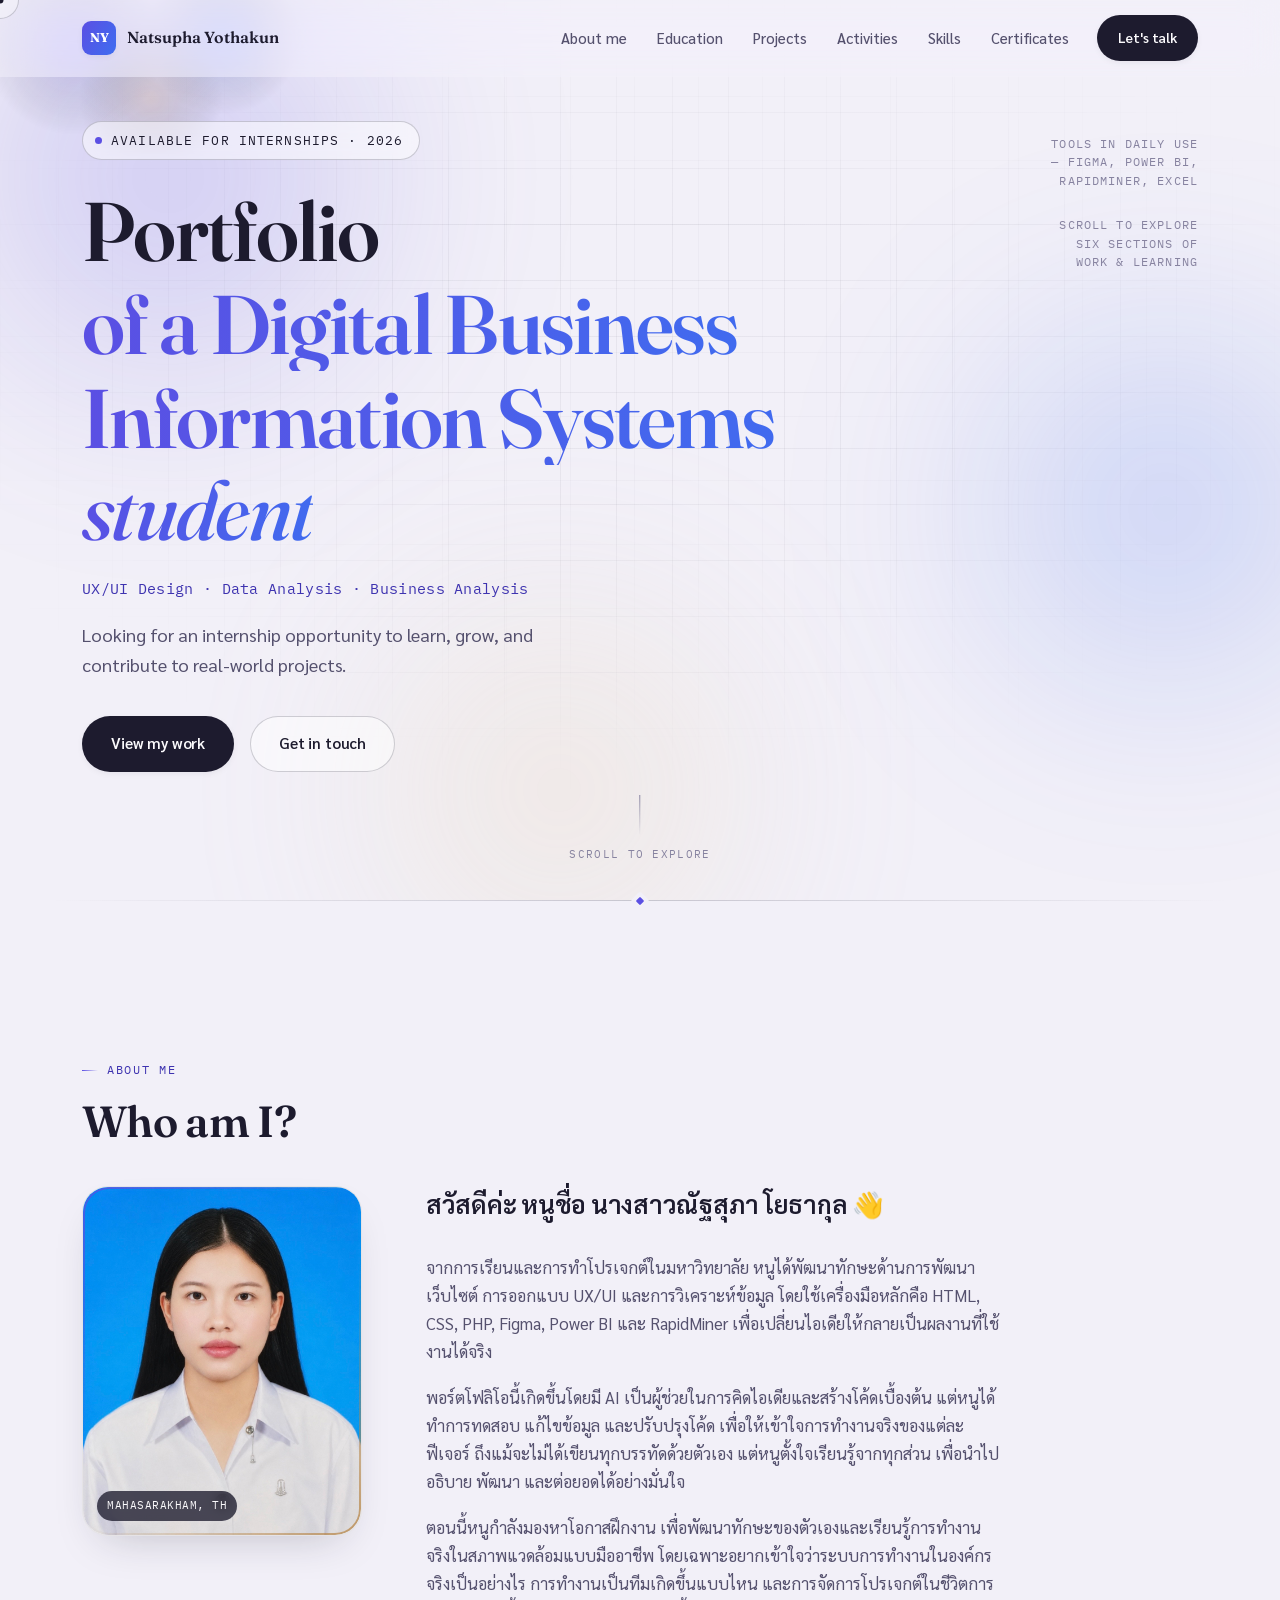
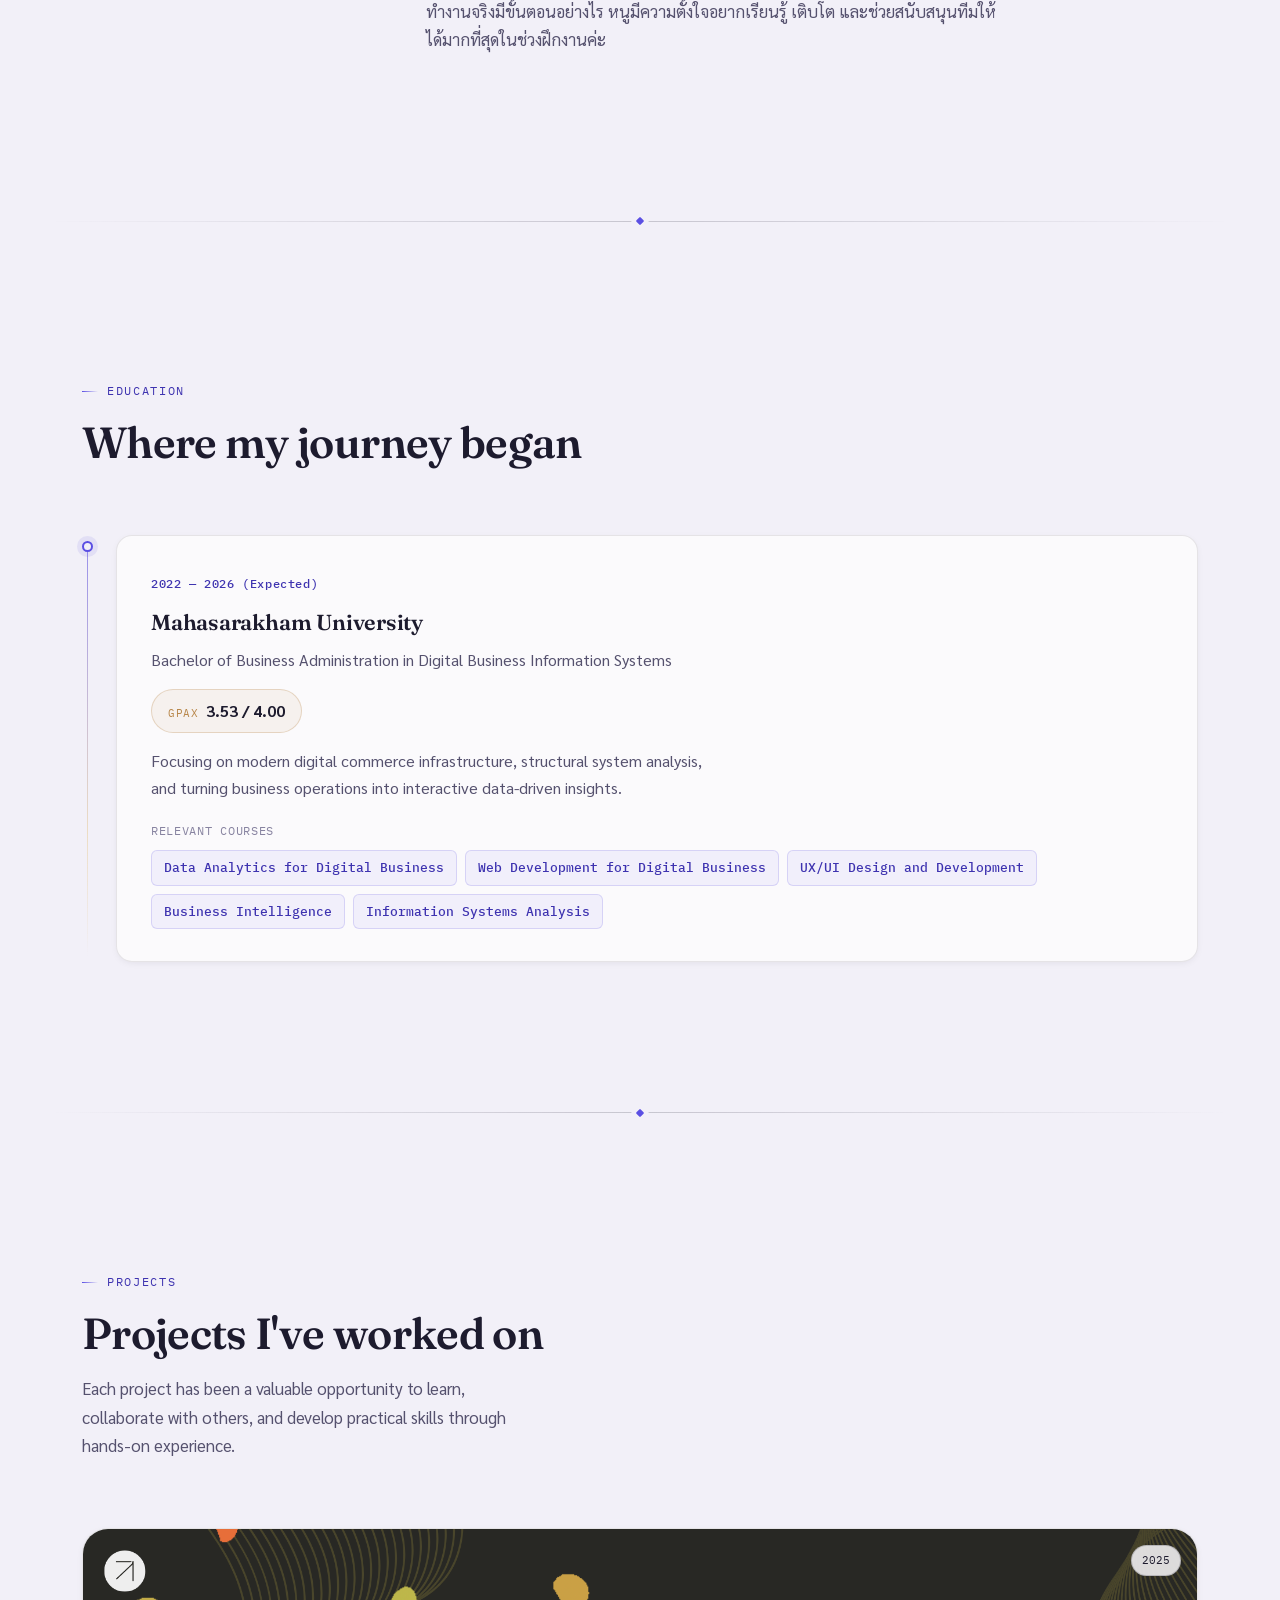
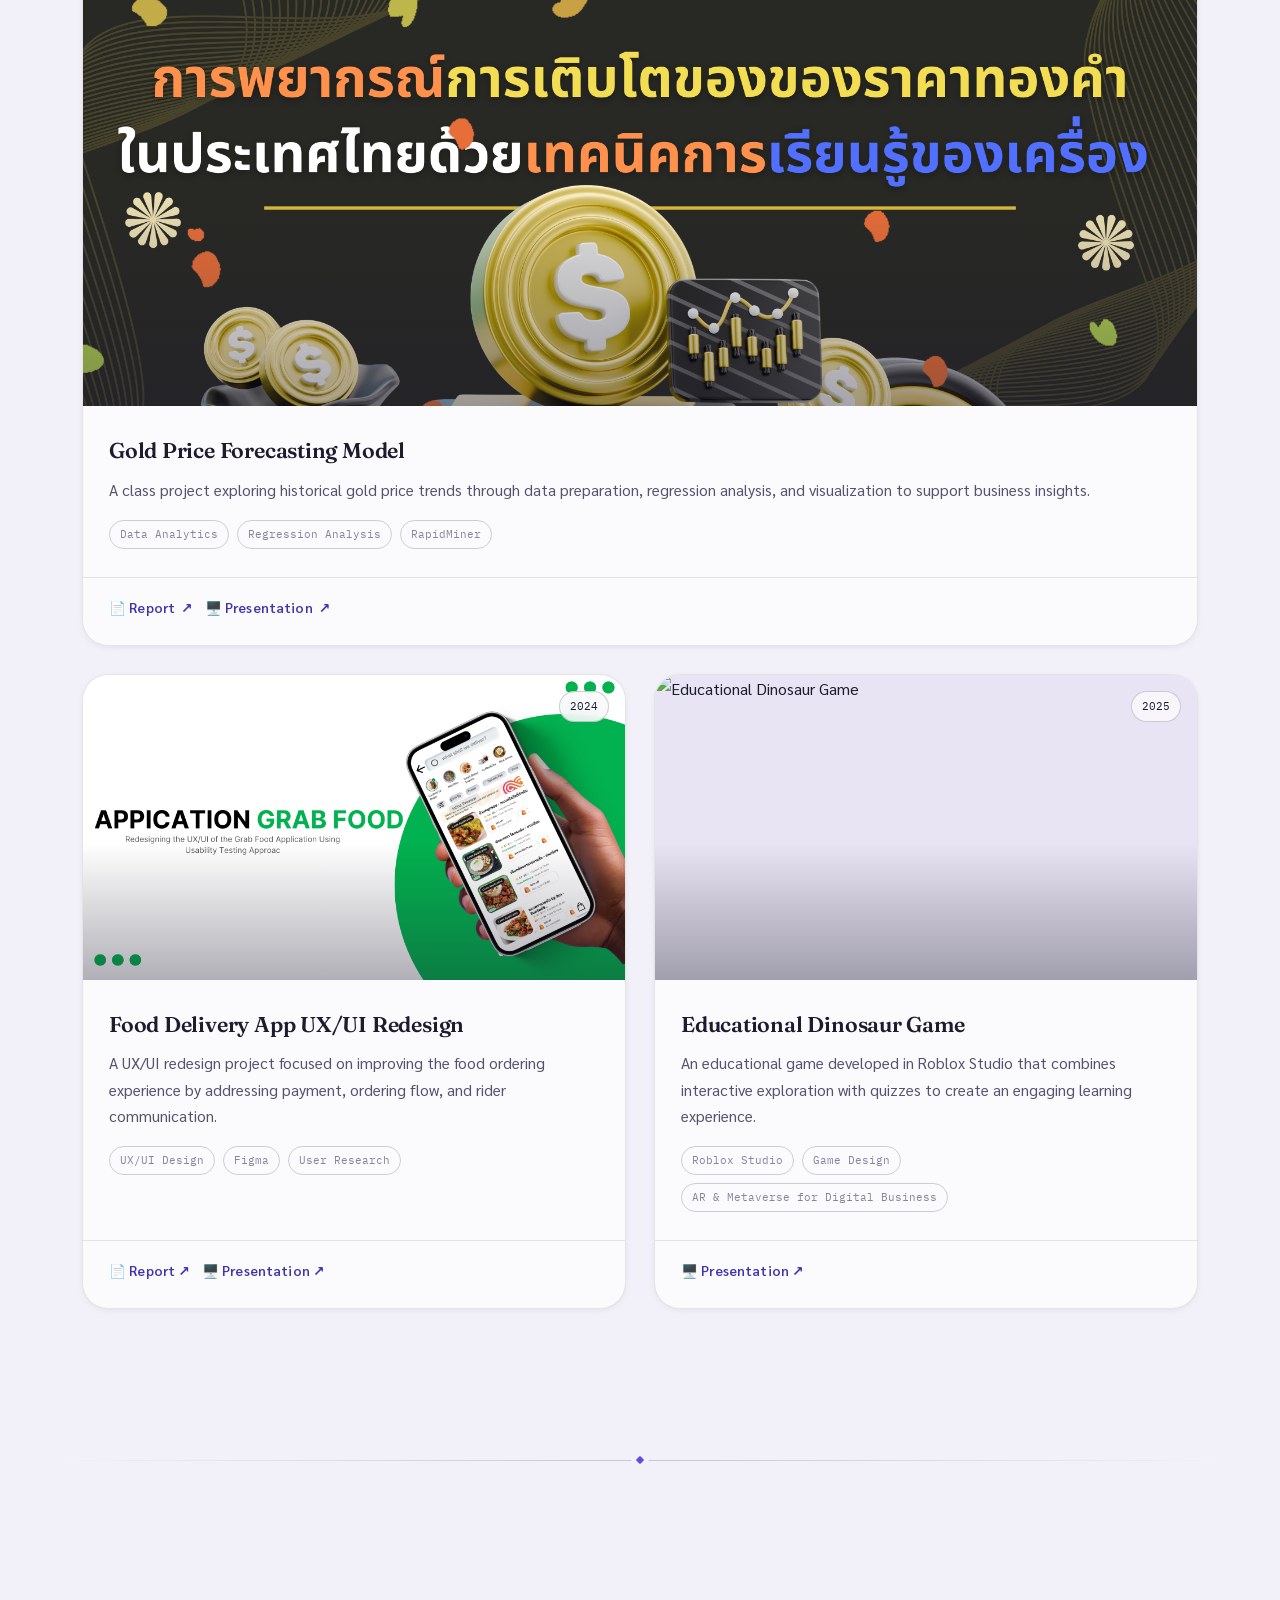
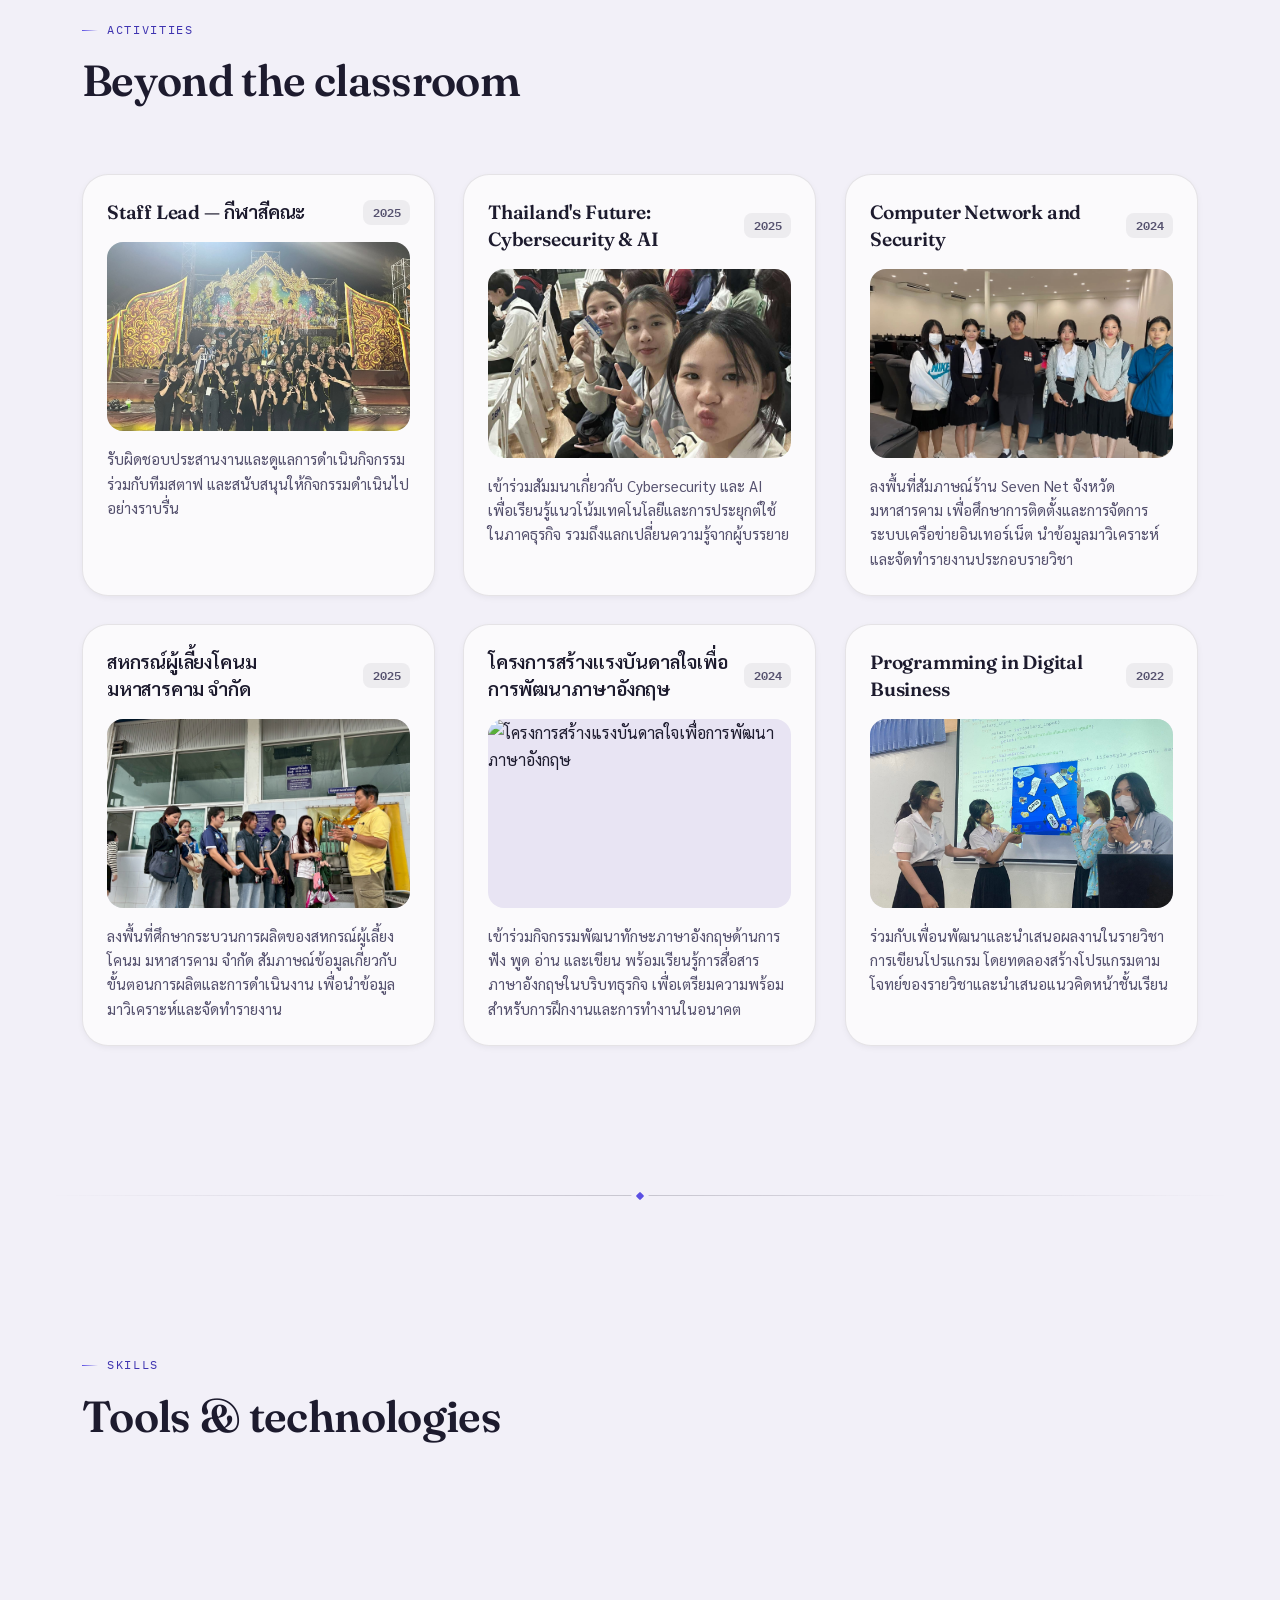
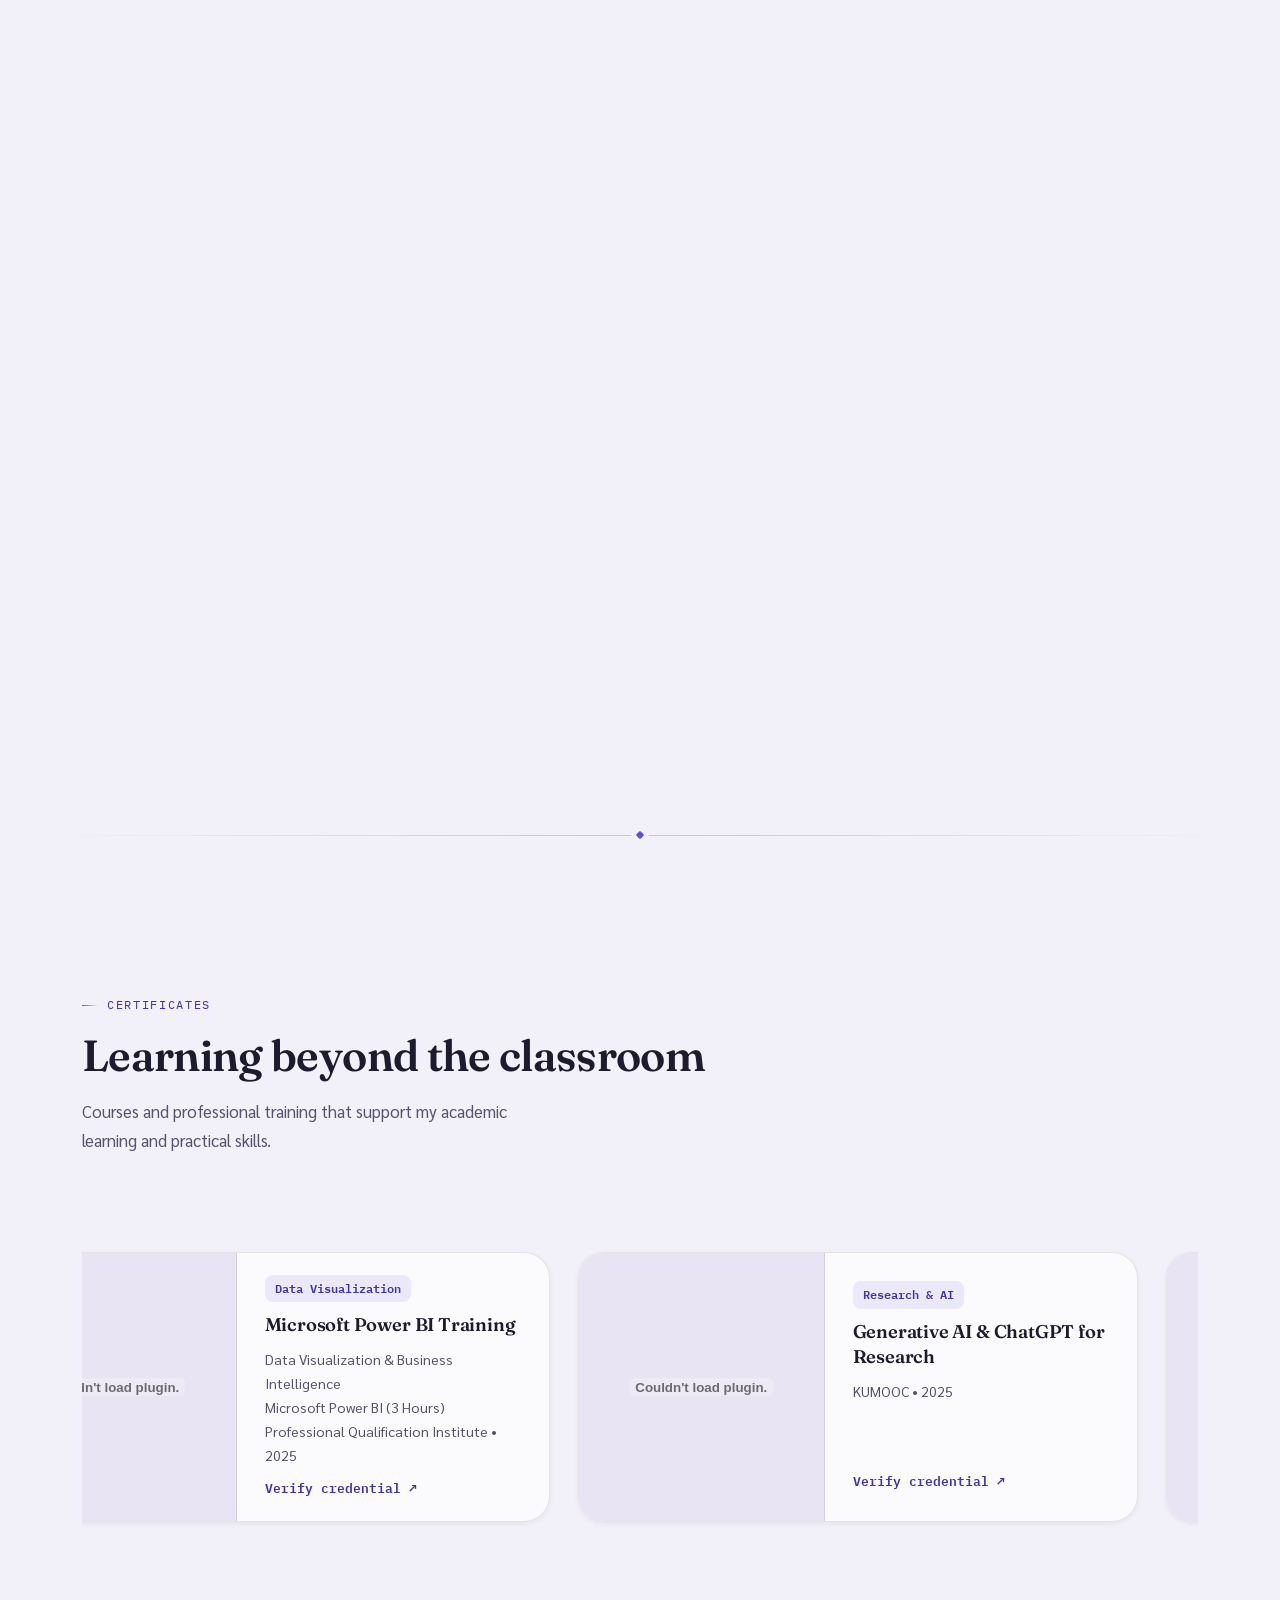
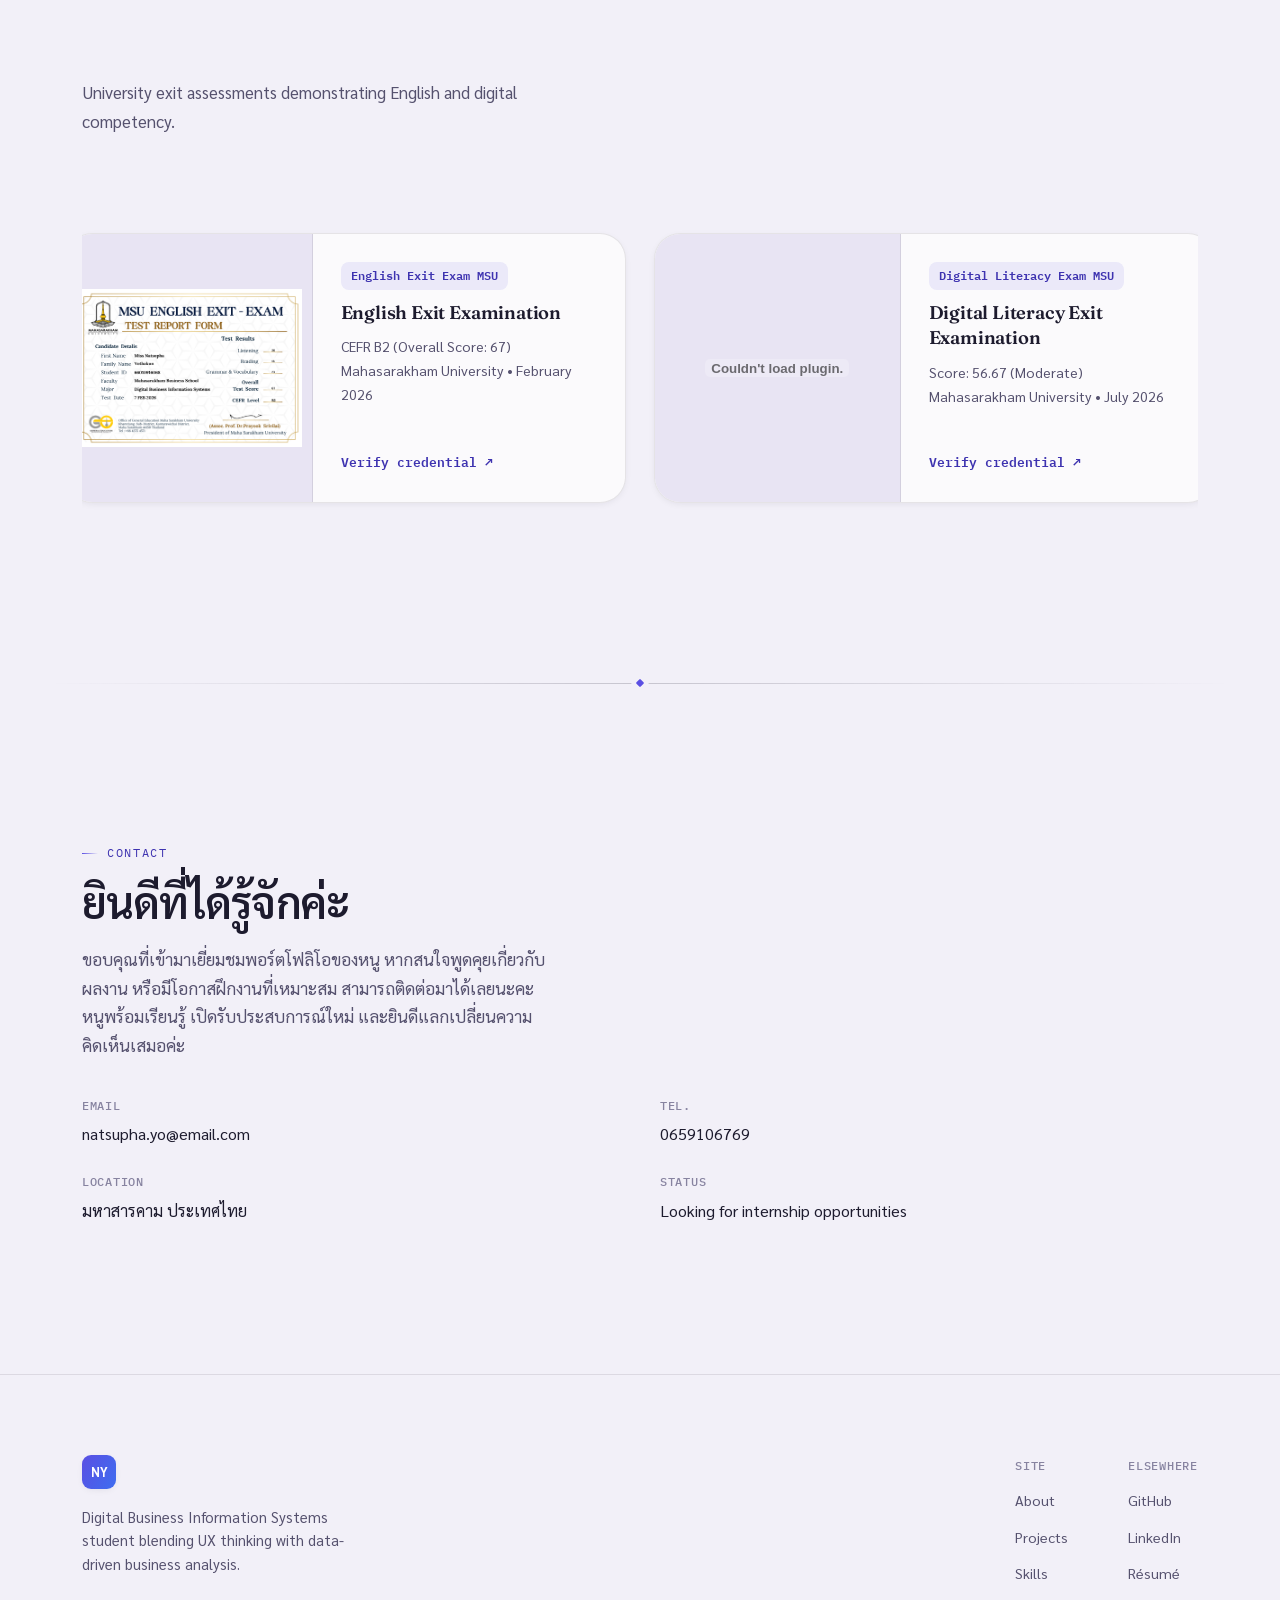
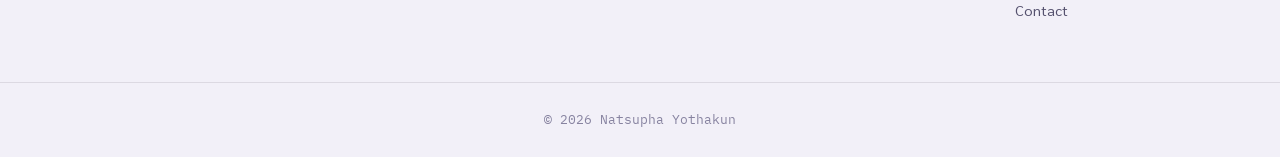
==== commit ca46f514: "Update index.html" ====
--- a/index.html
+++ b/index.html
@@ -665,6 +665,60 @@
         </template>
       </article>
 
+
+      <article class="activity-card reveal-up"style="--d:0.25s"
+         data-detail="act-5"
+         tabindex="0"
+         role="button"
+         aria-haspopup="dialog">
+
+    <div class="activity-header">
+        <h3>
+            โครงการสร้างแรงบันดาลใจเพื่อการพัฒนาภาษาอังกฤษ
+            <span class="act-year">2024</span>
+        </h3>
+    </div>
+
+    <div class="activity-media">
+        <img src="img1/eng.JPG"
+             alt="โครงการสร้างแรงบันดาลใจเพื่อการพัฒนาภาษาอังกฤษ">
+    </div>
+
+    <div class="activity-body">
+        <p>
+            เข้าร่วมกิจกรรมพัฒนาทักษะภาษาอังกฤษด้านการฟัง พูด อ่าน และเขียน
+            พร้อมเรียนรู้การสื่อสารภาษาอังกฤษในบริบทธุรกิจ
+            เพื่อเตรียมความพร้อมสำหรับการฝึกงานและการทำงานในอนาคต
+        </p>
+    </div>
+
+    <template class="detail-template">
+
+        <div style="background:url('img1/english-workshop.jpg') center/cover;
+                    aspect-ratio:16/10;
+                    border-radius:var(--radius-md);
+                    margin-bottom:20px;">
+        </div>
+
+        <span class="section-eyebrow">2024</span>
+
+        <h2 class="section-title" style="margin-top:8px;">
+            โครงการสร้างแรงบันดาลใจเพื่อการพัฒนาภาษาอังกฤษ
+        </h2>
+
+        <p style="color:var(--ink-soft);
+                  font-size:1rem;
+                  line-height:1.8;
+                  margin-top:16px;">
+            เข้าร่วมกิจกรรมเพื่อพัฒนาทักษะภาษาอังกฤษสำหรับการเรียนและการทำงาน
+            โดยฝึกการฟัง พูด อ่าน และเขียน พร้อมเรียนรู้คำศัพท์และการสื่อสารภาษาอังกฤษในบริบทธุรกิจ
+            เพื่อเตรียมความพร้อมสำหรับการฝึกงานและการทำงานในอนาคต
+        </p>
+
+    </template>
+
+</article>
+      
       <article class="activity-card reveal-up" style="--d:0.25s" data-detail="act-5" tabindex="0" role="button" aria-haspopup="dialog">
         <div class="activity-header"><h3>Programming in Digital Business <span class="act-year">2022</span></h3></div>
         <div class="activity-media"><img src="img1/python.JPEG" alt="Principle of Programming in Digital Business"></div>
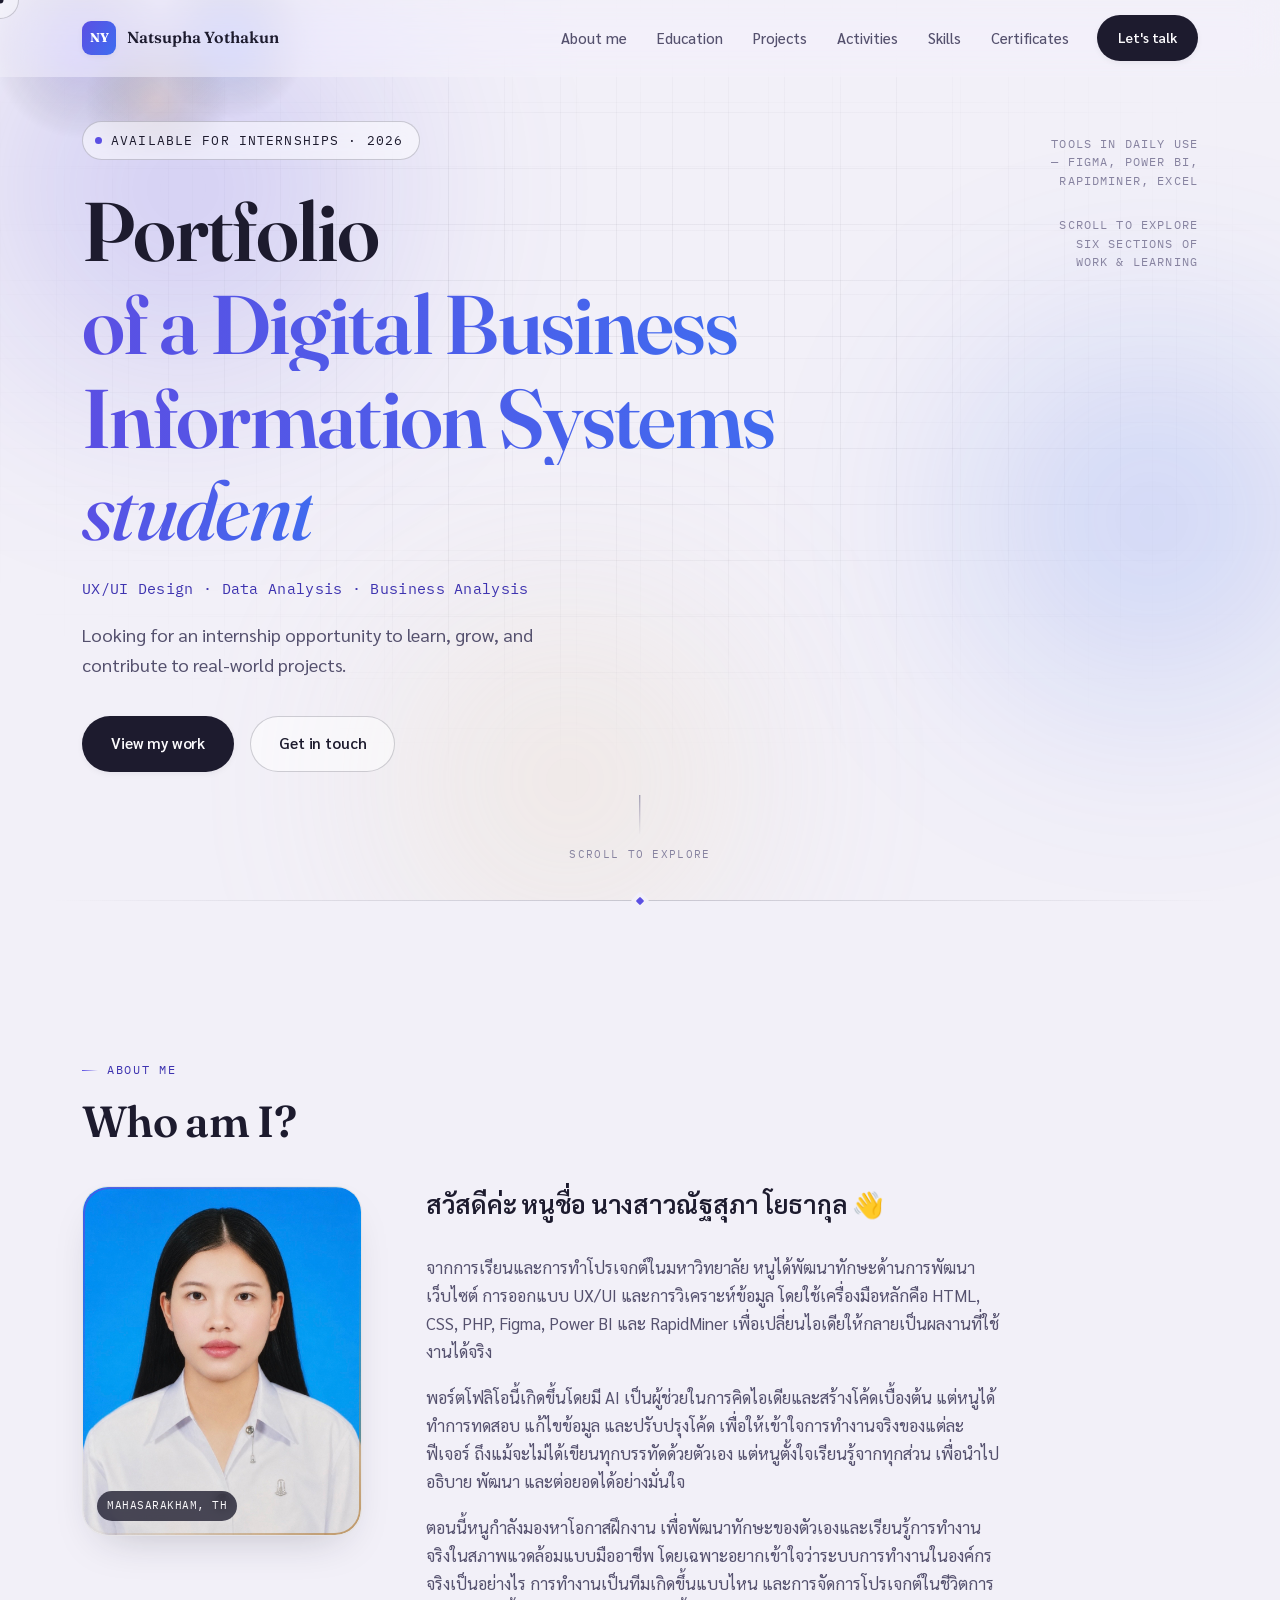
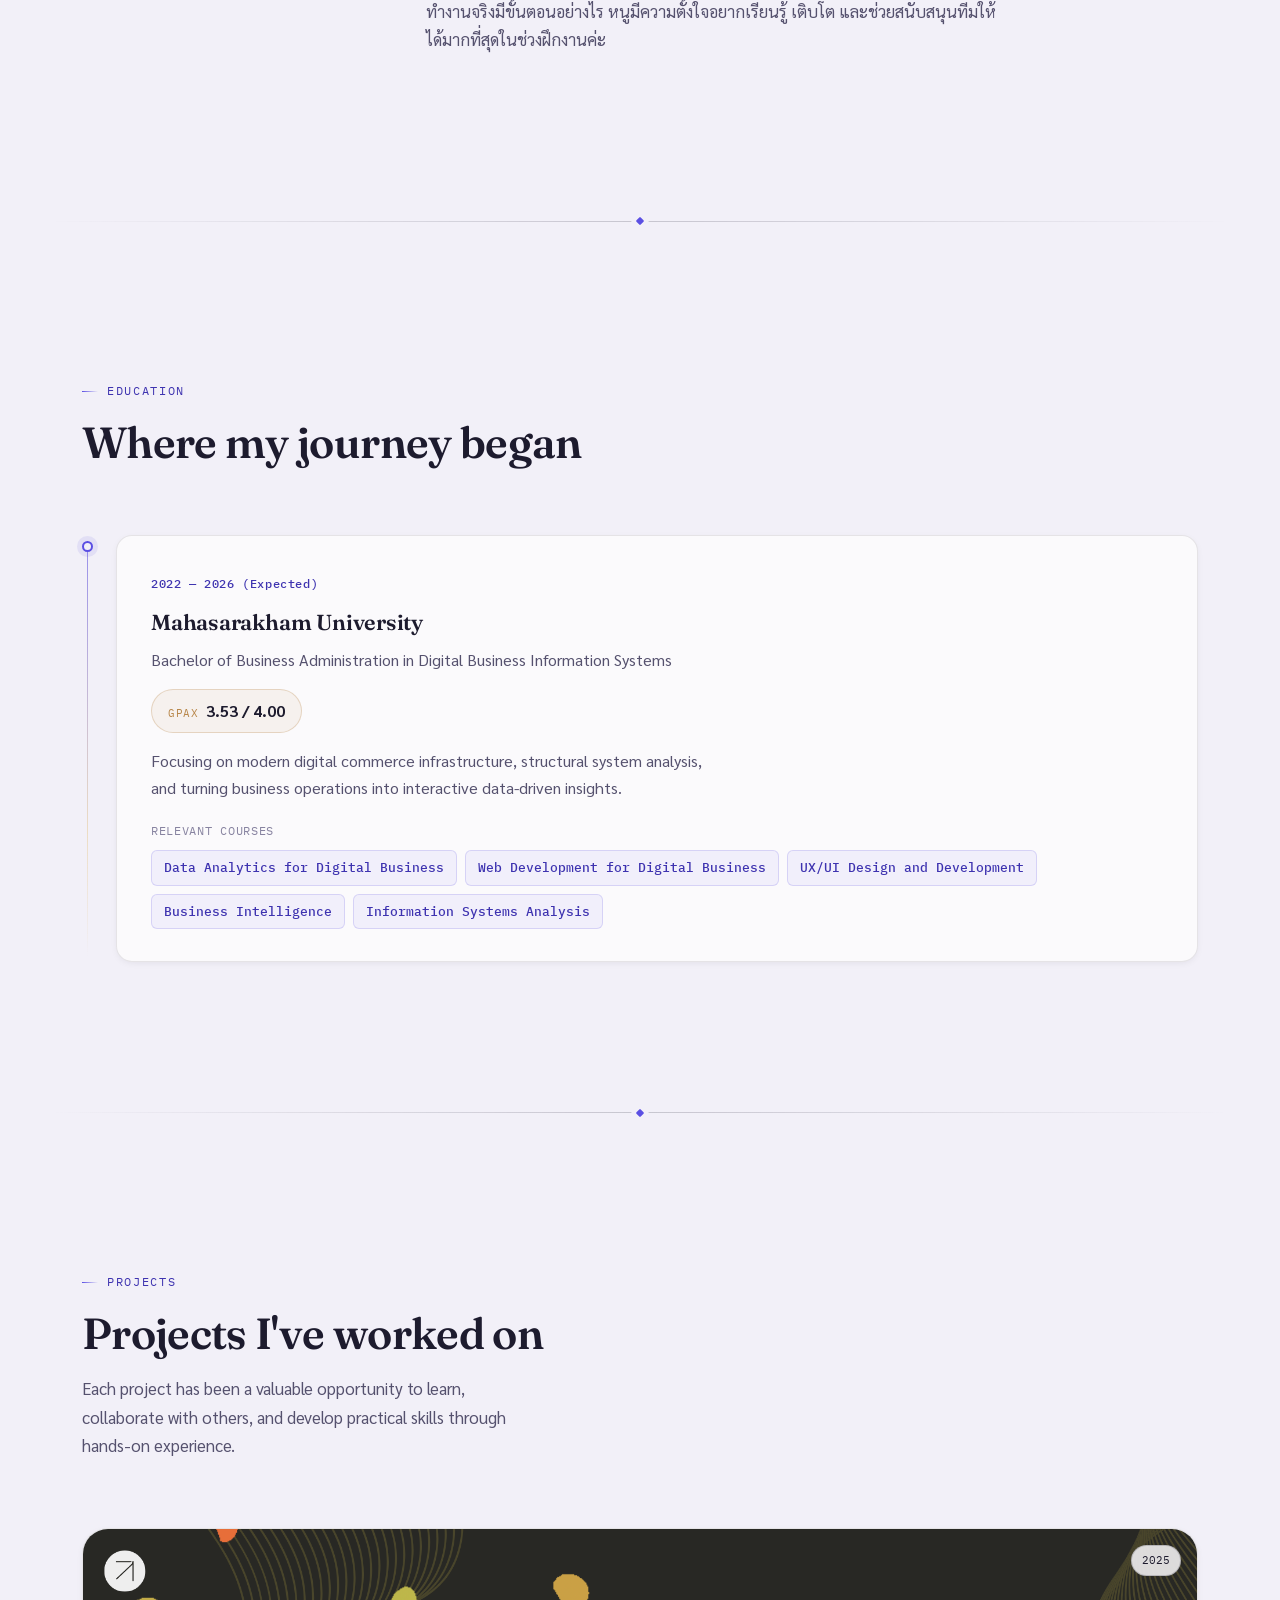
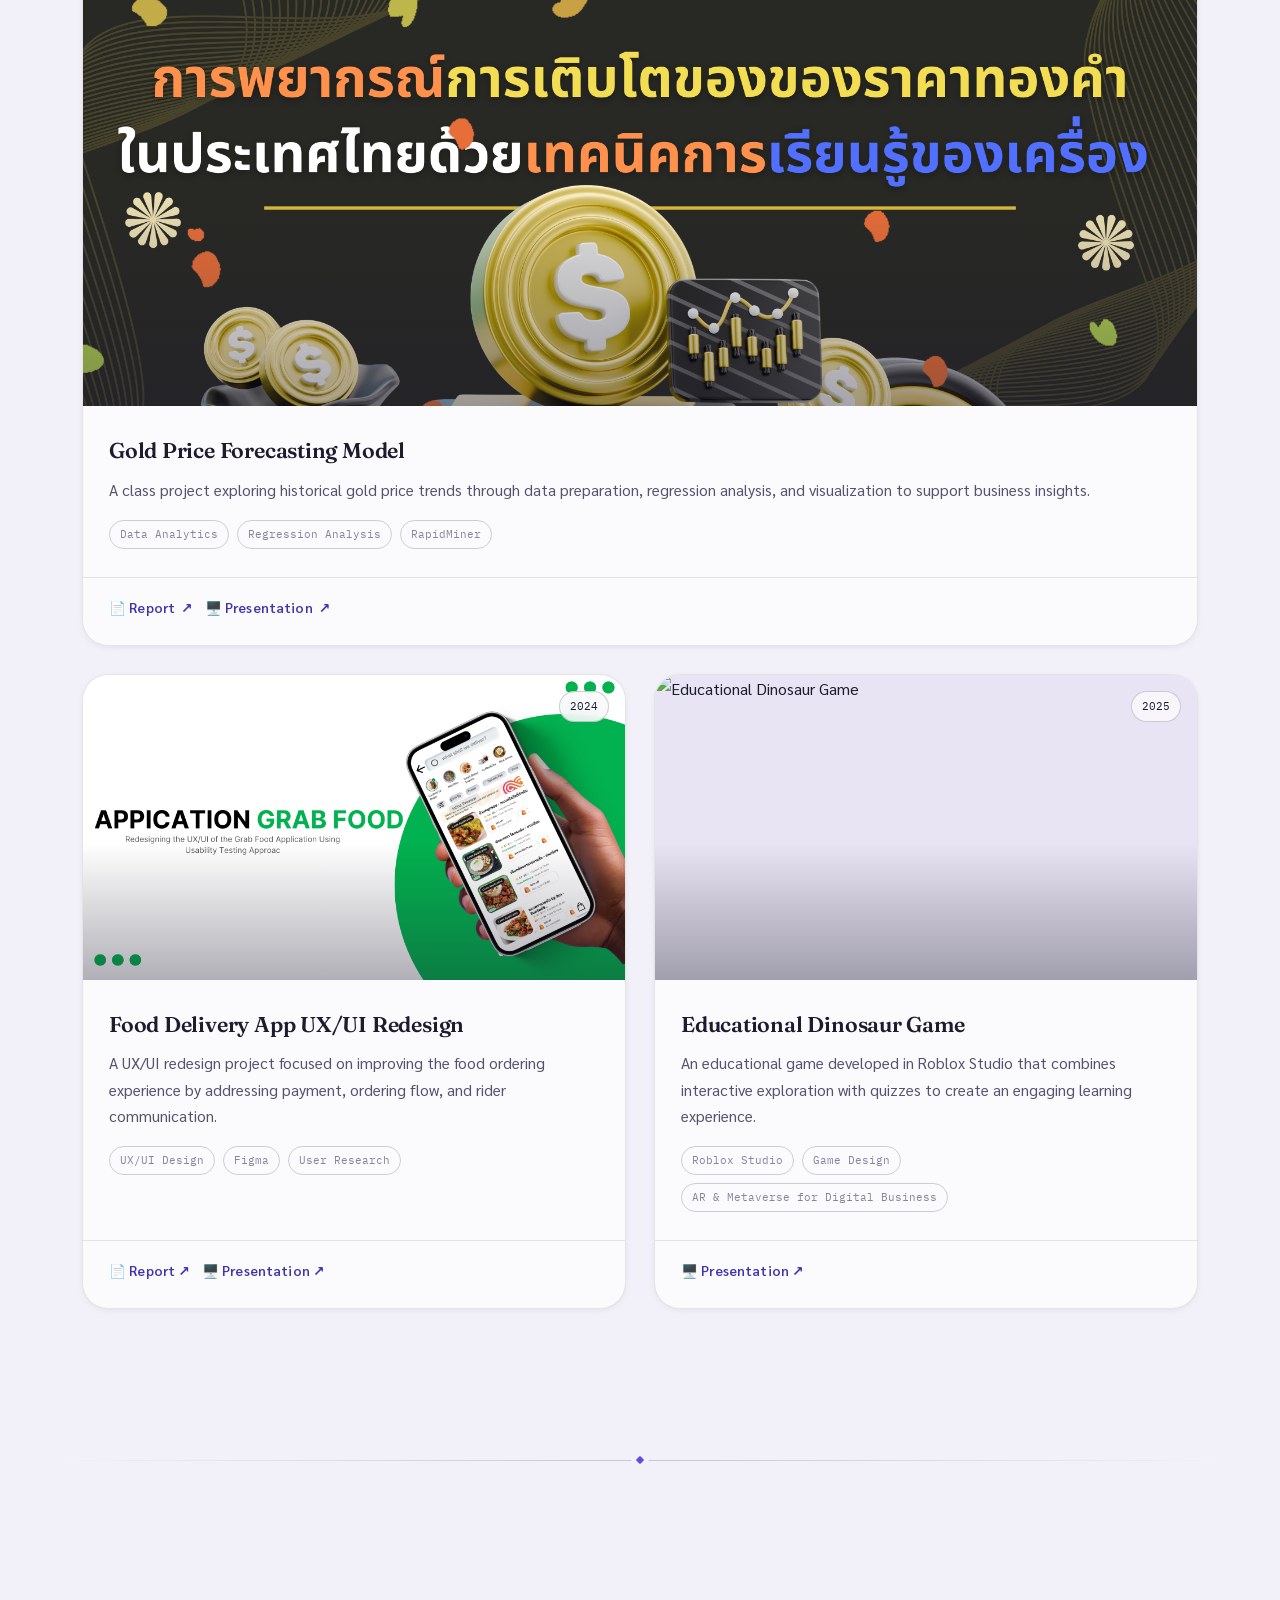
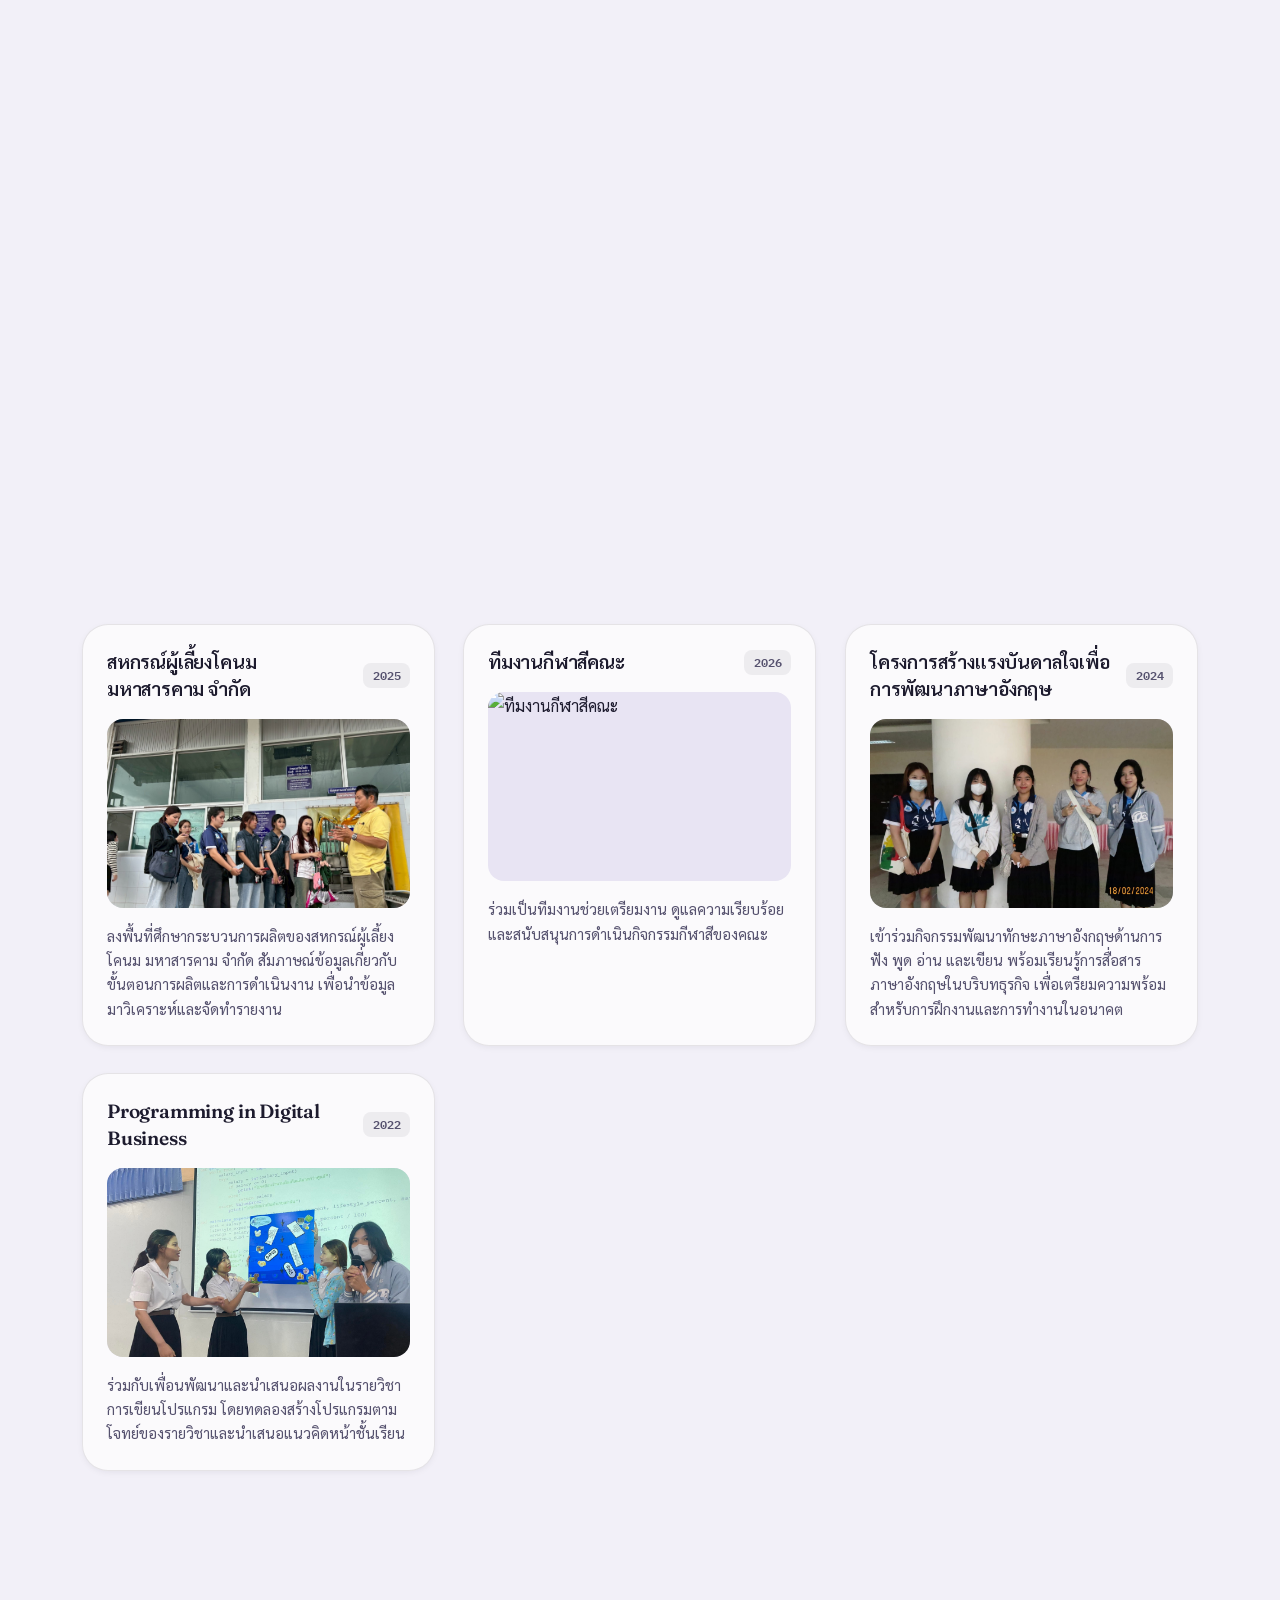
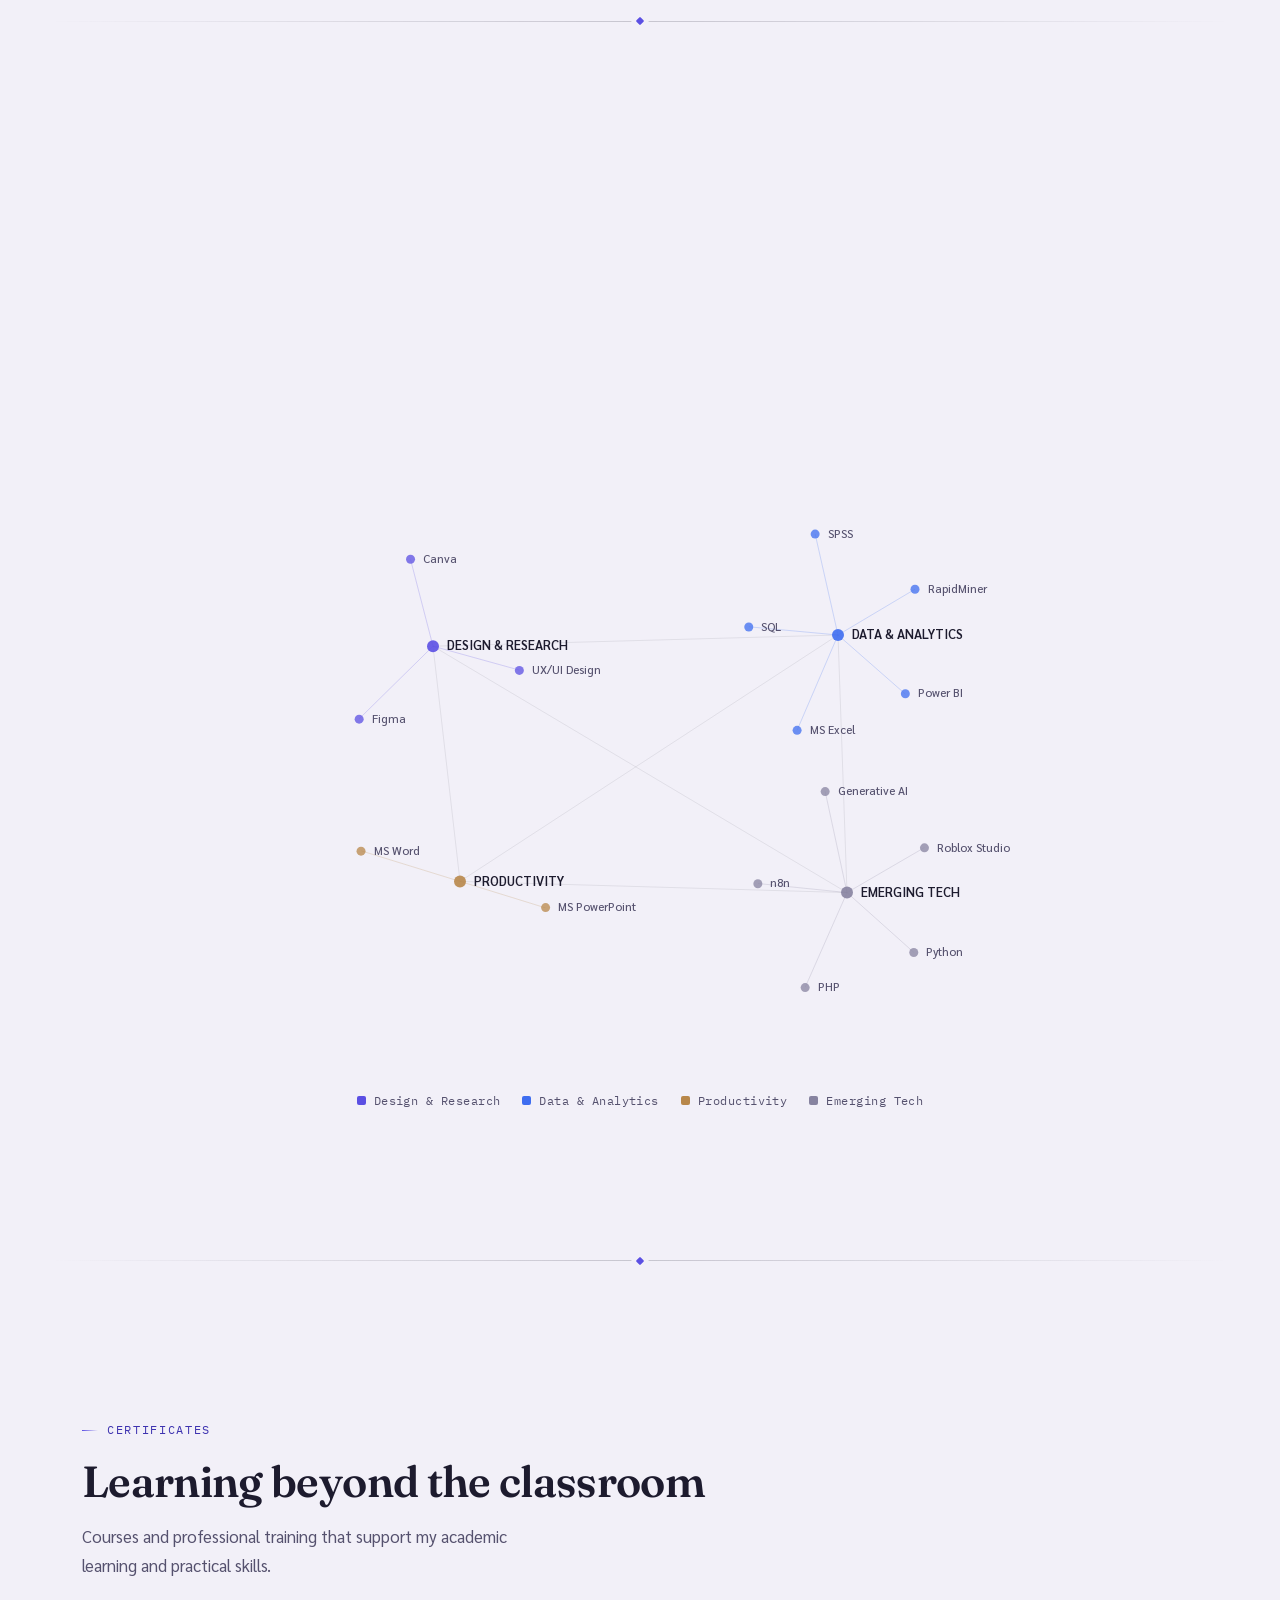
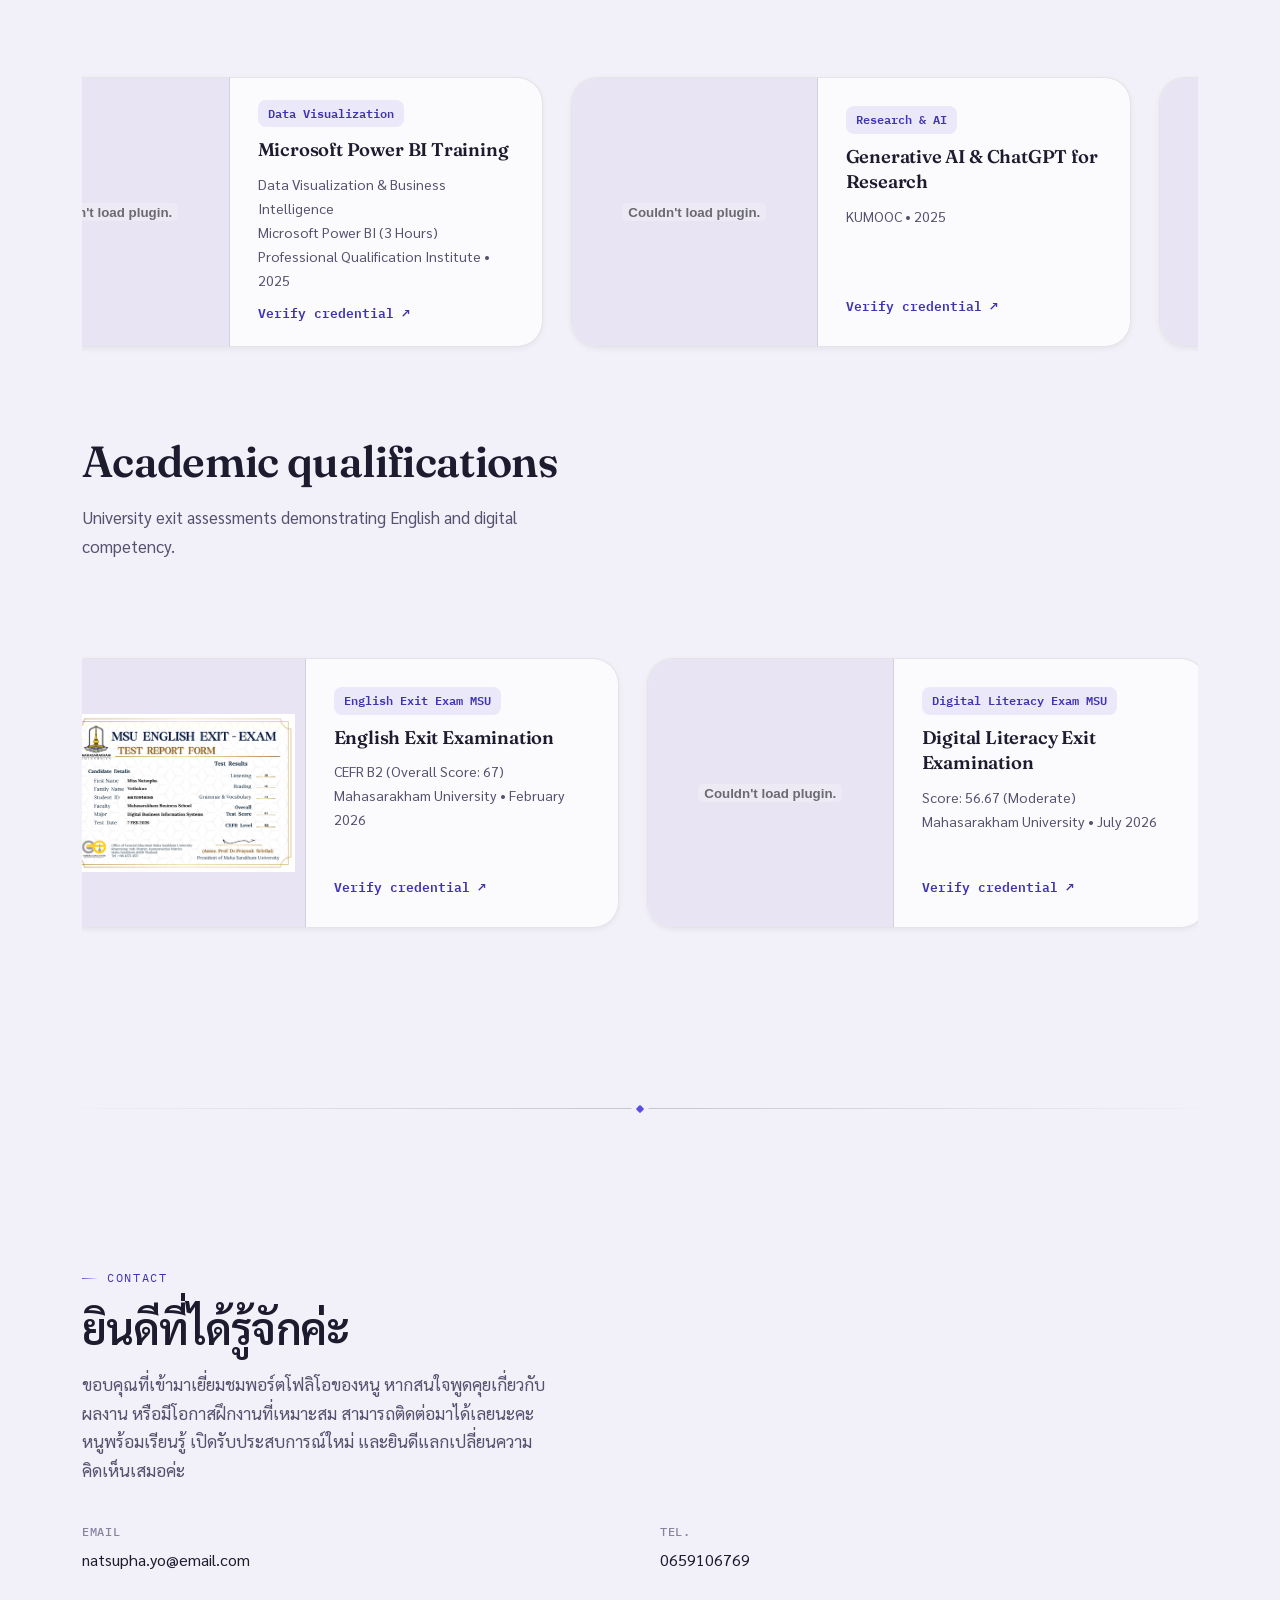
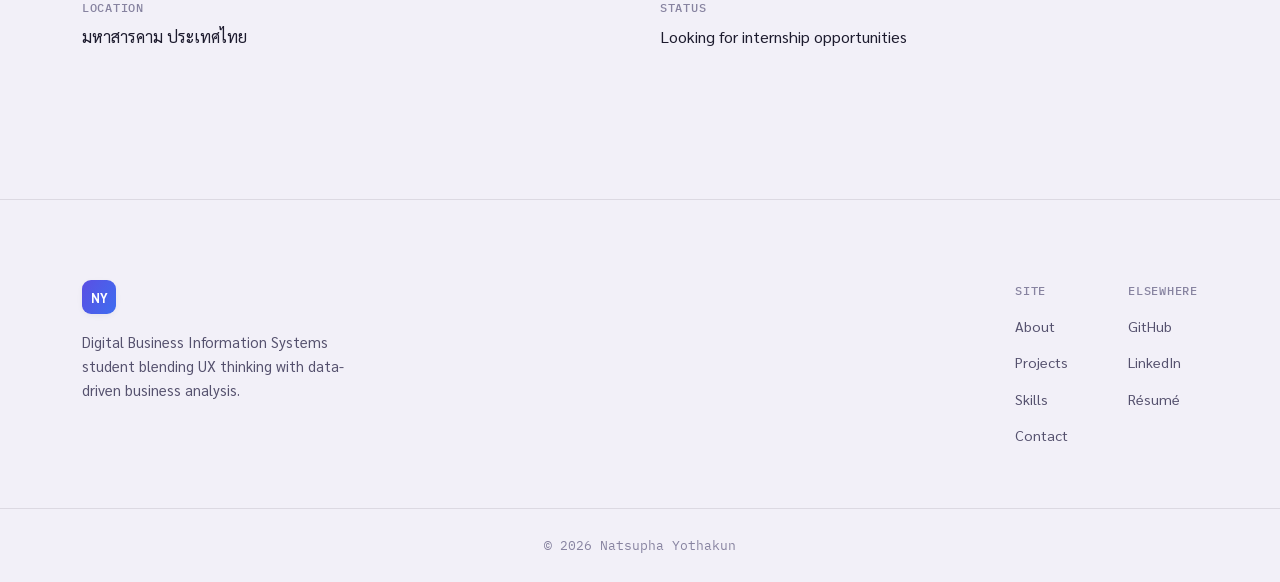
==== commit 699e8cdb: "Update index.html" ====
--- a/index.html
+++ b/index.html
@@ -665,6 +665,54 @@
         </template>
       </article>
 
+       <article class="activity-card reveal-up"
+         style="--d:0.25s"
+         data-detail="act-5"
+         tabindex="0"
+         role="button"
+         aria-haspopup="dialog">
+
+    <div class="activity-header">
+        <h3>
+            ทีมงานกีฬาสีคณะ
+            <span class="act-year">2026</span>
+        </h3>
+    </div>
+
+    <div class="activity-media">
+        <img src="img1/staff2026.JPG"
+             alt="ทีมงานกีฬาสีคณะ">
+    </div>
+
+    <div class="activity-body">
+        <p>
+            ร่วมเป็นทีมงานช่วยเตรียมงาน ดูแลความเรียบร้อย และสนับสนุนการดำเนินกิจกรรมกีฬาสีของคณะ
+        </p>
+    </div>
+
+    <template class="detail-template">
+
+        <div style="background:url('img1/sport.JPG') center/cover;
+                    aspect-ratio:16/10;
+                    border-radius:var(--radius-md);
+                    margin-bottom:20px;">
+        </div>
+
+        <span class="section-eyebrow">2026</span>
+
+        <h2 class="section-title" style="margin-top:8px;">
+            ทีมงานกีฬาสีคณะ
+        </h2>
+
+        <p style="color:var(--ink-soft);
+                  font-size:1rem;
+                  line-height:1.8;
+                  margin-top:16px;"> ช่วยเตรียมงาน ดูแลความเรียบร้อย และสนับสนุนการดำเนินกิจกรรมกีฬาสีของคณะ ร่วมทำงานกับเพื่อนและอาจารย์เพื่อให้งานเป็นไปอย่างราบรื่น        </p>
+
+    </template>
+
+</article>
+      
 
       <article class="activity-card reveal-up"style="--d:0.25s"
          data-detail="act-5"
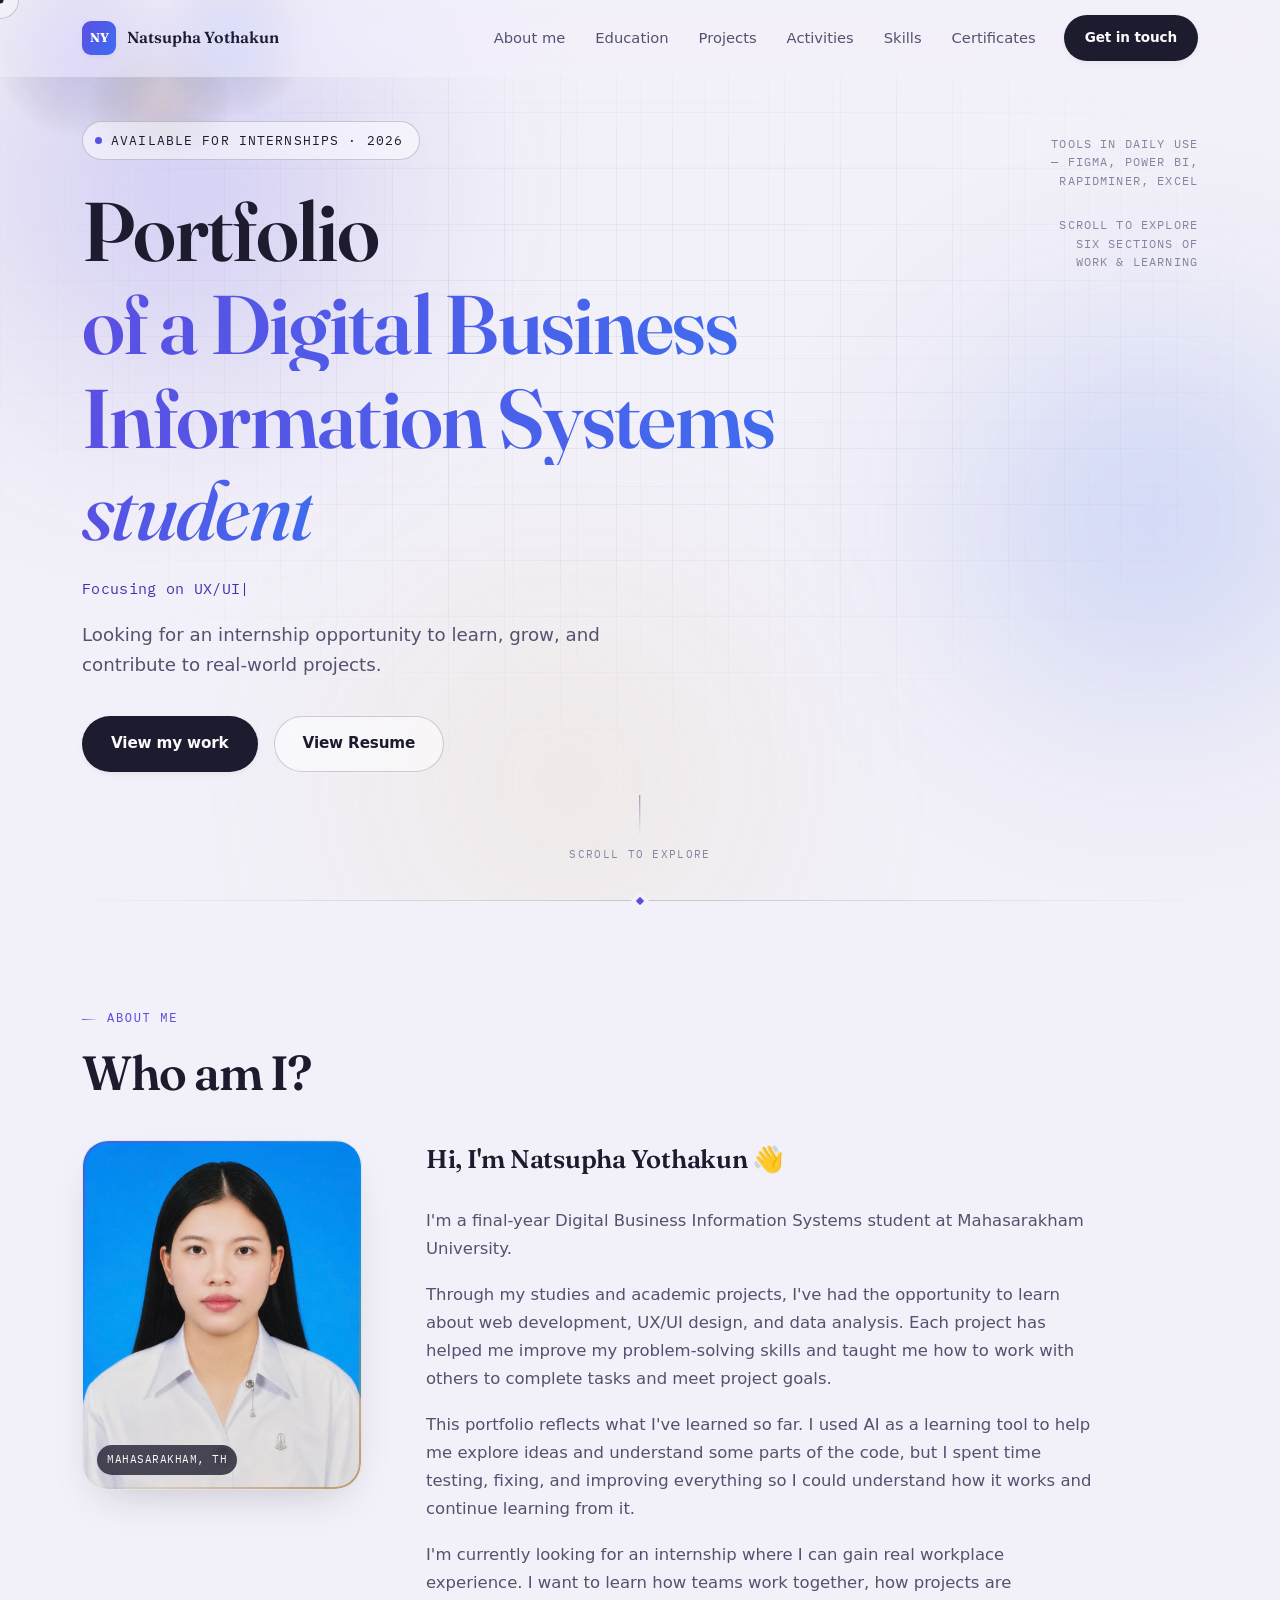
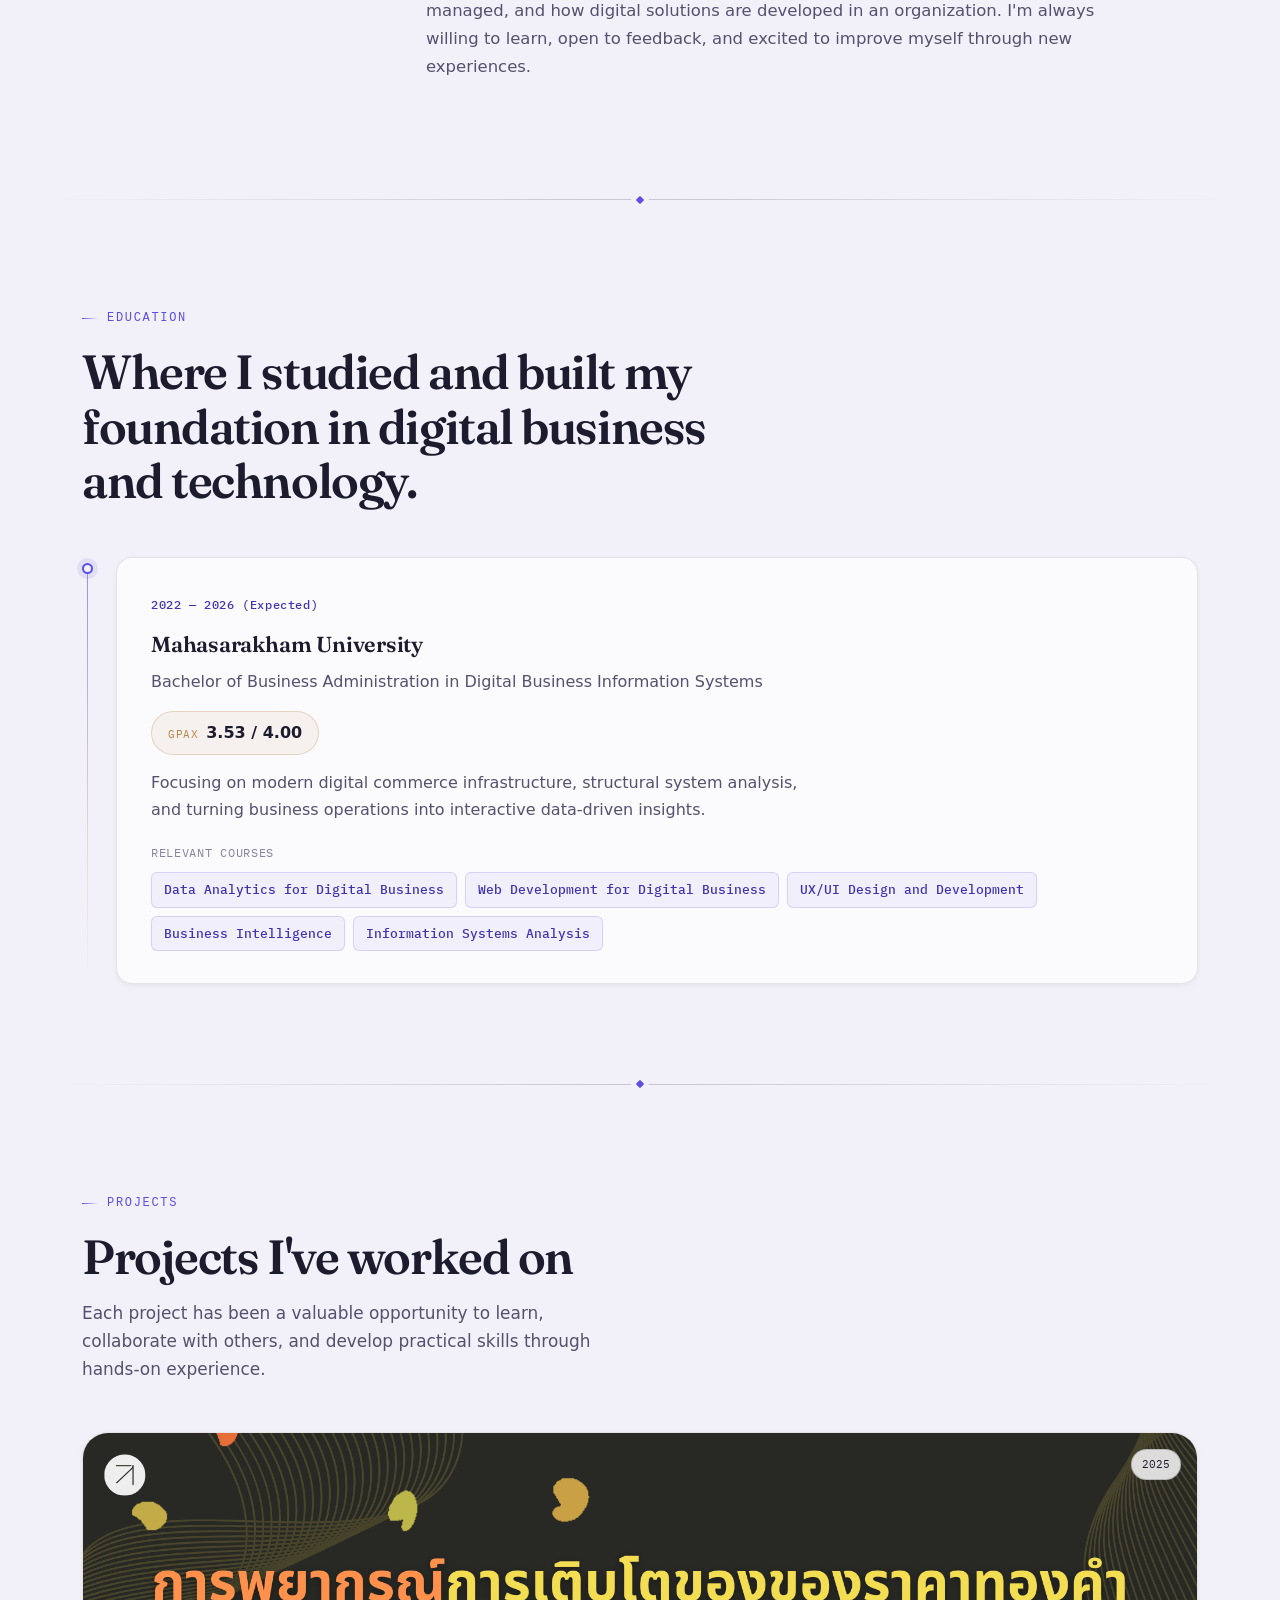
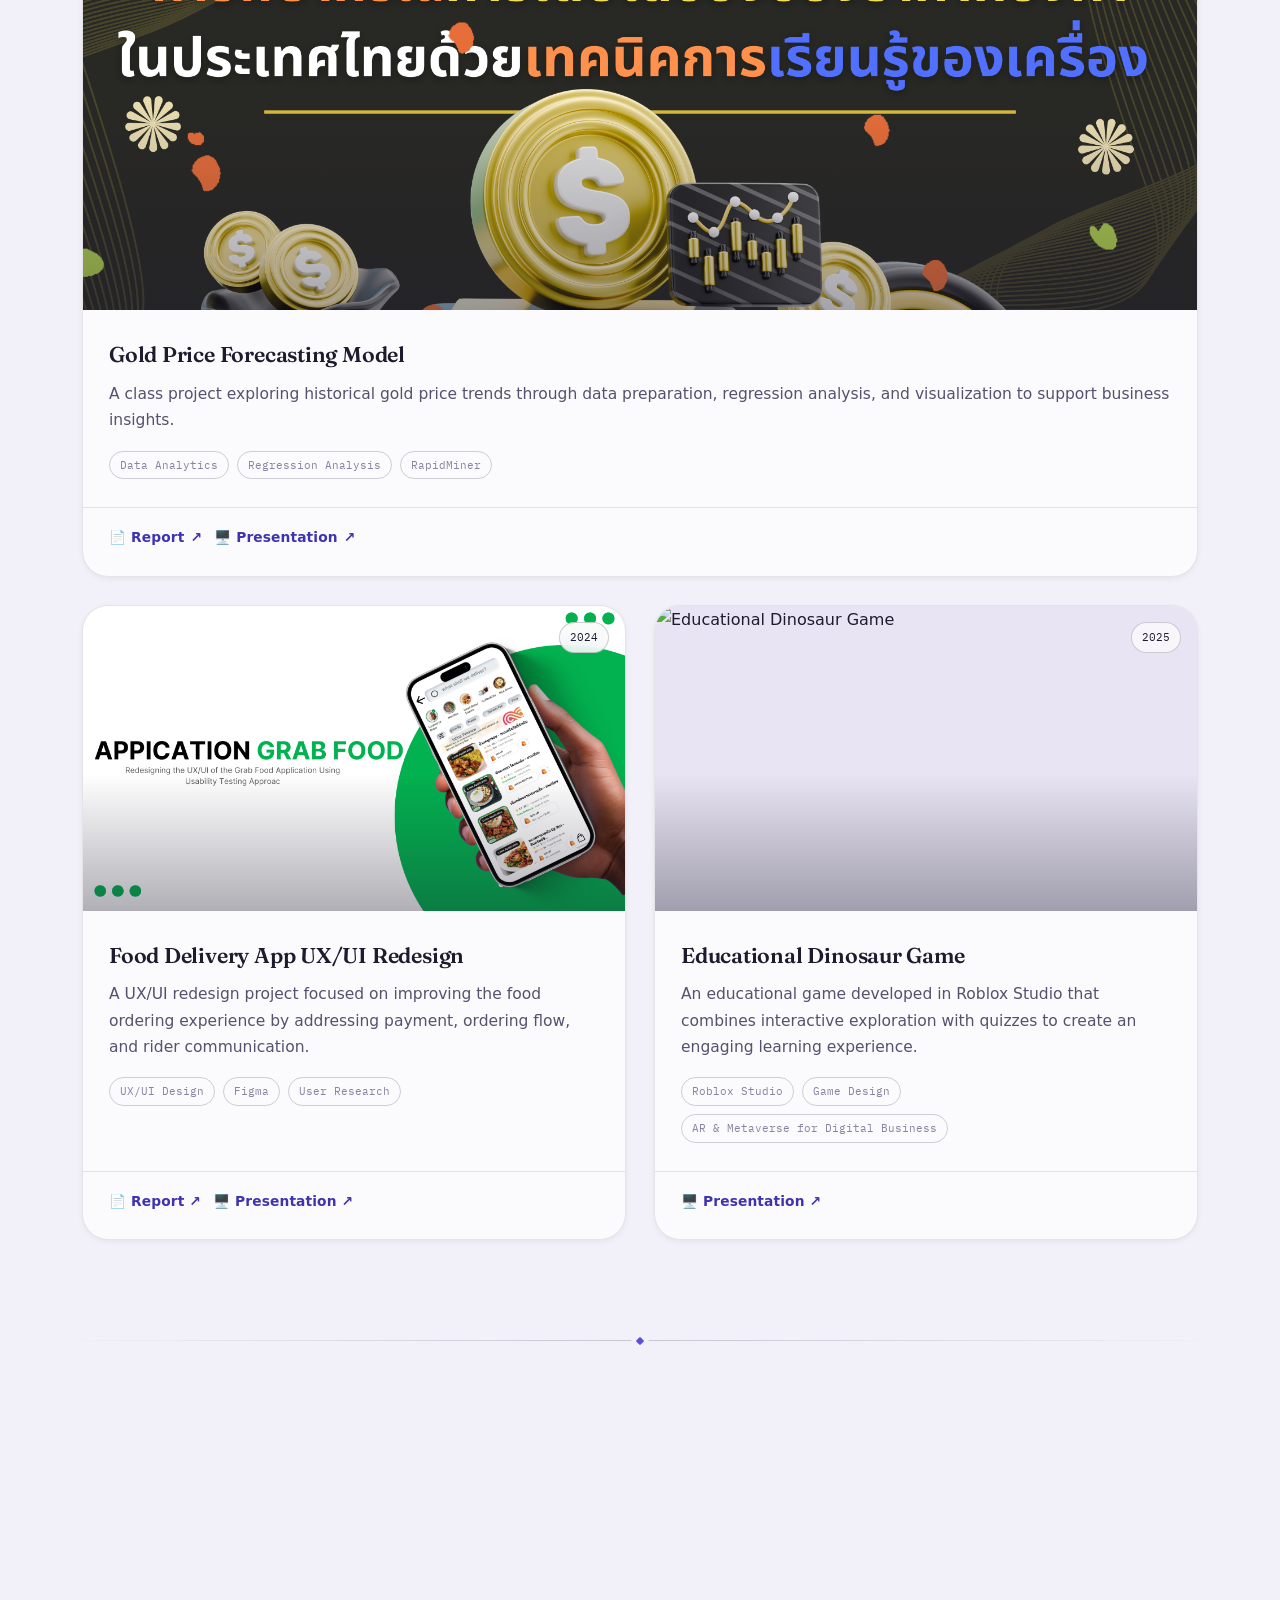
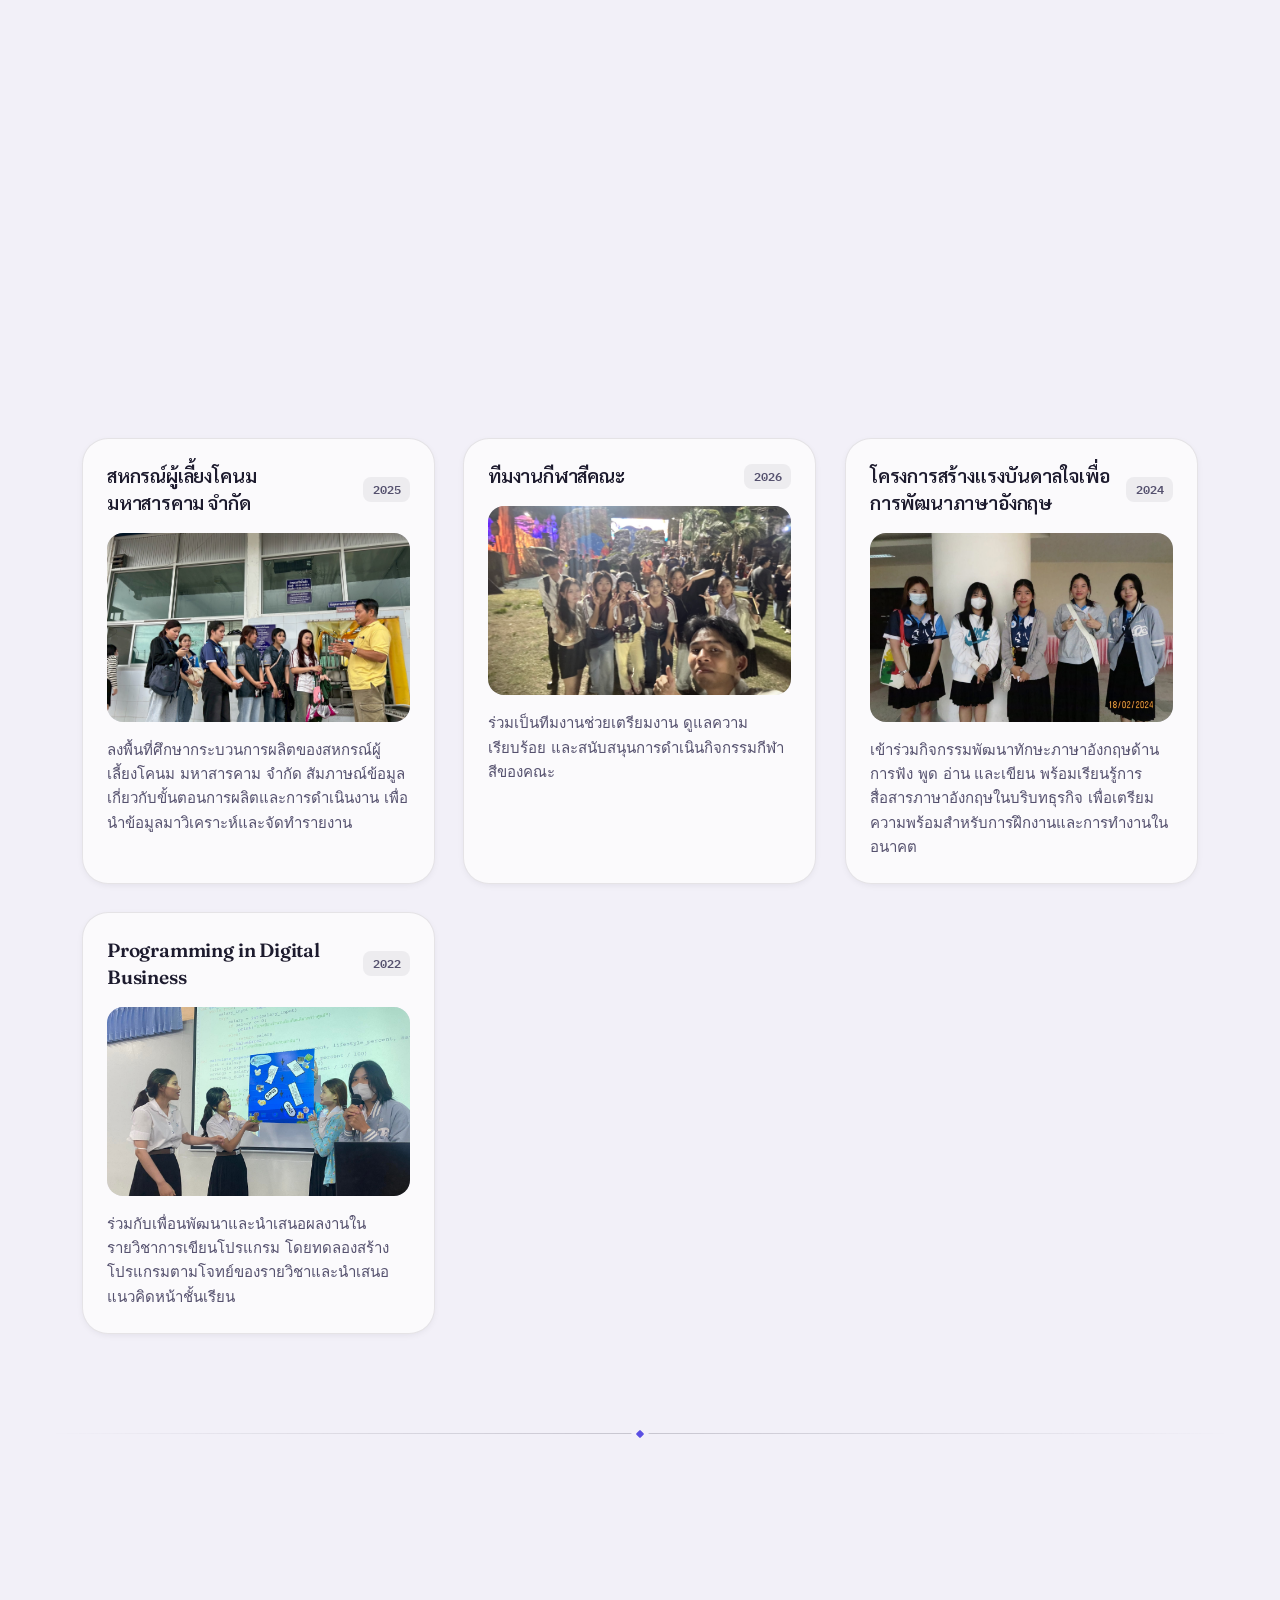
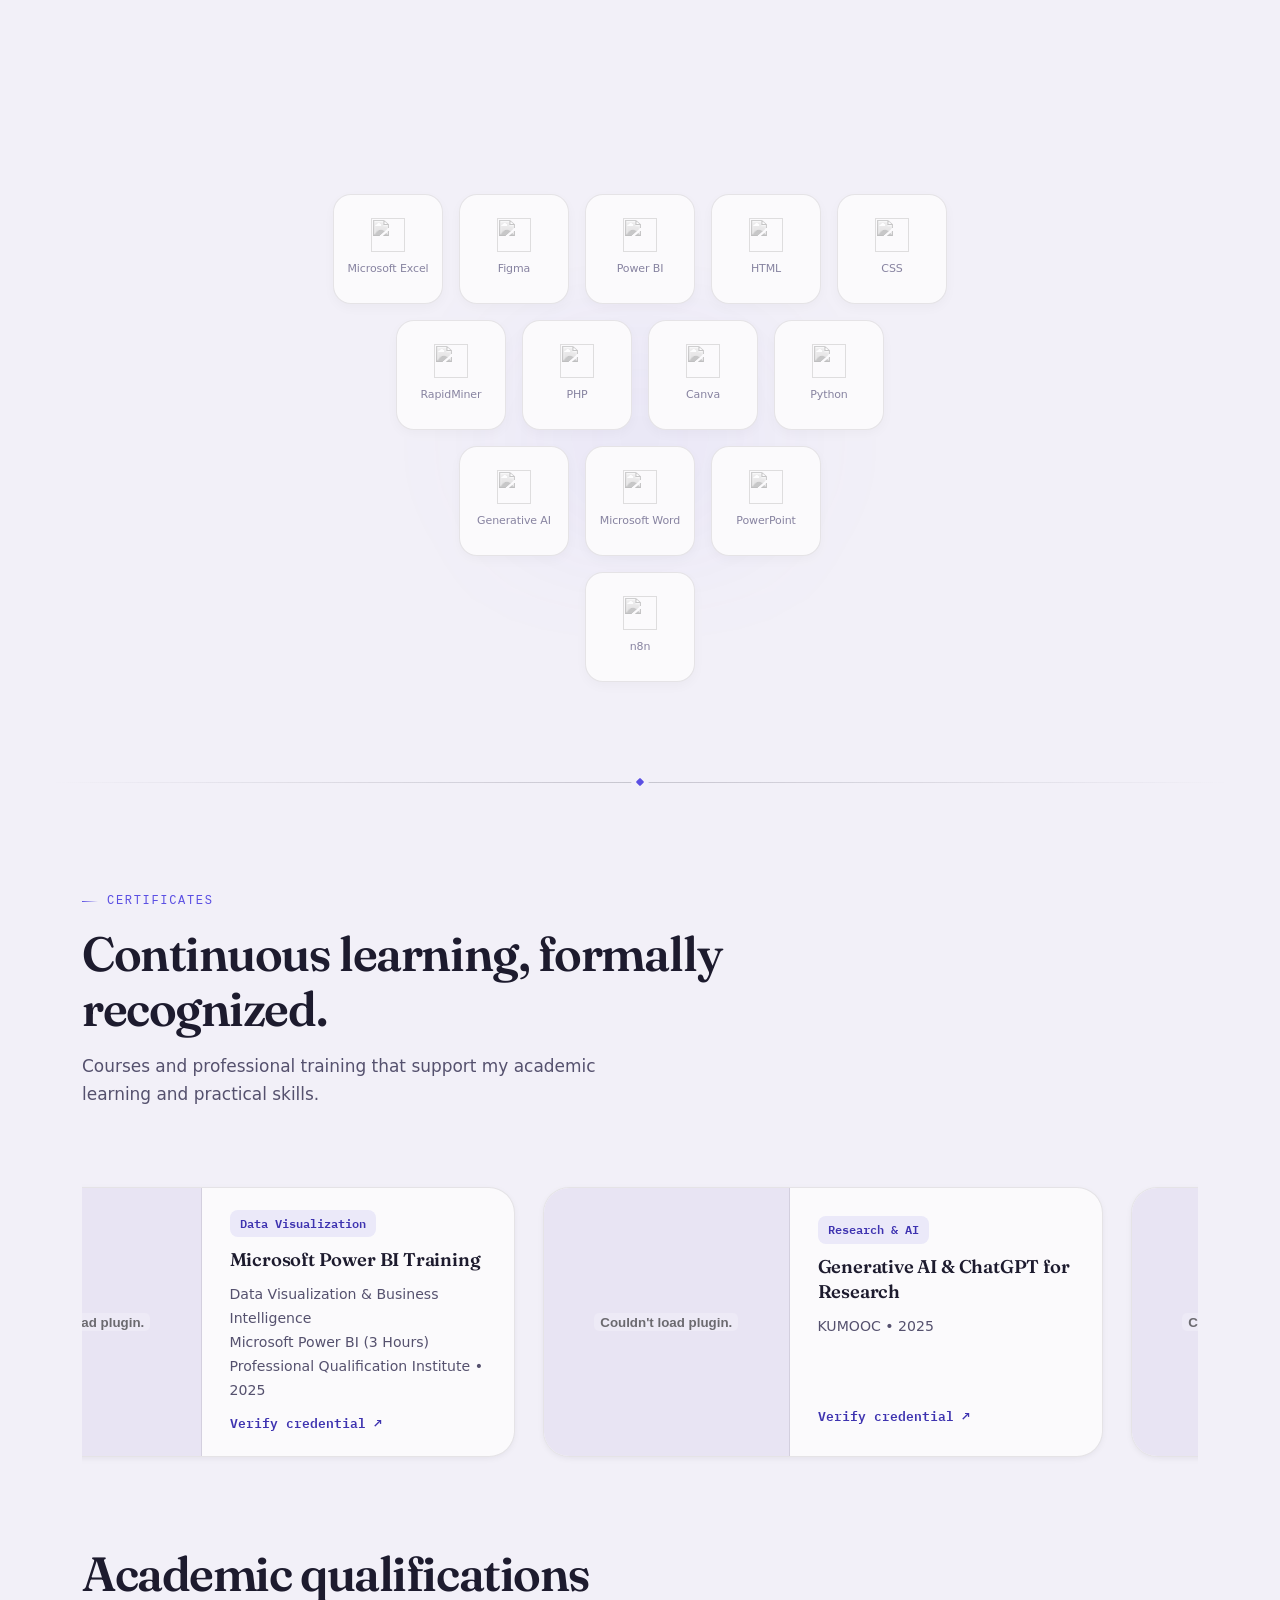
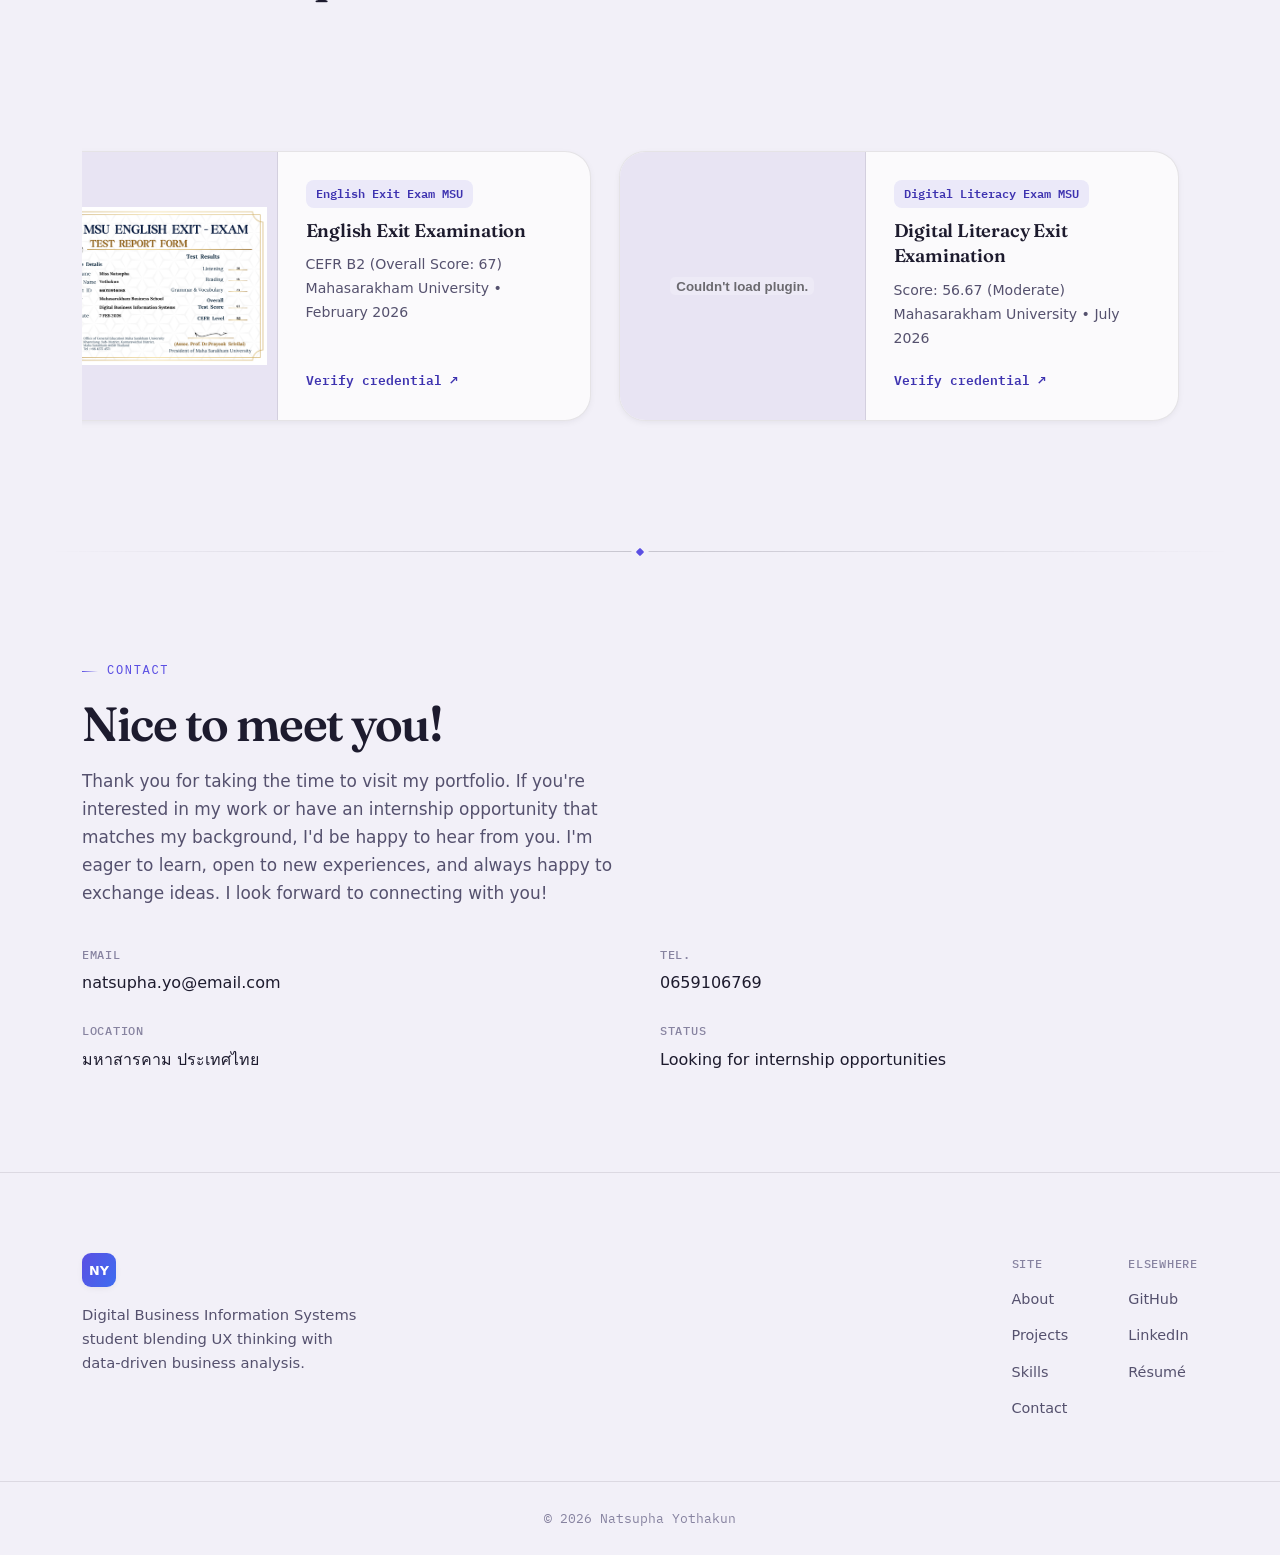
==== commit 191b92c0: "Update index.html" ====
--- a/index.html
+++ b/index.html
@@ -352,6 +352,135 @@
   .cert-image-frame{ width:100%; aspect-ratio:4/3; border-right:none; border-bottom:1px solid var(--line); }
   .cert-info{ width:100%; padding:20px; }
 }
+
+/* =========================================================================
+   TECH STACK LOGO SYSTEM (LIGHT PAPER & INK EDITION)
+   ========================================================================= */
+body {
+  background: #F2F0F8; /* --paper: พื้นหลังสีขาวนวลสบายตา */
+  color: #1D1B2E;      /* --ink: สีตัวอักษรเข้ม */
+  margin: 0;
+  font-family: 'Inter', system-ui, sans-serif;
+}
+
+.section { position: relative; padding: 100px 0; overflow: hidden; }
+.section-inner { max-width: 1180px; margin: 0 auto; padding: 0 32px; }
+.section-heading { max-width: 680px; margin-bottom: 48px; }
+.section-eyebrow {
+  display: inline-flex; align-items: center; gap: 9px; font-family: 'JetBrains Mono', monospace; font-size: 12px;
+  letter-spacing: 0.14em; text-transform: uppercase; color: #5B4FE3; /* --violet */ margin-bottom: 16px;
+}
+.section-title { font-size: clamp(2rem, 4vw, 3rem); font-weight: 600; margin: 0; letter-spacing: -0.03em; color: #1D1B2E; }
+.section-sub { margin-top: 16px; color: #55516E; /* --ink-soft */ font-size: 1.06rem; line-height: 1.65; }
+
+.tech-stack-container {
+  display: flex;
+  flex-direction: column;
+  align-items: center;
+  gap: 16px;
+  margin-top: 60px;
+  position: relative;
+  width: 100%;
+}
+
+.tech-stack-row {
+  display: flex;
+  justify-content: center;
+  gap: 16px;
+  width: 100%;
+}
+
+.tech-stack-row.row-1 { max-width: 550px; }
+.tech-stack-row.row-2 { max-width: 420px; }
+.tech-stack-row.row-3 { max-width: 550px; }
+
+/* การ์ดไอคอนตอนปกติ: คลีน สะอาดตา ล้อไปกับสีแบคกราวด์งาน */
+.tech-item {
+  position: relative;
+  flex: 1;
+  min-width: 90px;
+  max-width: 110px;
+  aspect-ratio: 1 / 1;
+  background: #FBFAFC; /* --paper-2: เนื้อการ์ดสีขาวสว่าง */
+  border: 1px solid rgba(29, 27, 46, 0.10); /* --line: เส้นขอบจางๆ */
+  border-radius: 18px;
+  display: flex;
+  flex-direction: column;
+  align-items: center;
+  justify-content: center;
+  gap: 8px;
+  cursor: pointer;
+  transition: transform 0.4s cubic-bezier(.34,1.56,.64,1), border-color 0.3s, box-shadow 0.3s, background-color 0.3s;
+  box-shadow: 0 4px 12px rgba(29, 27, 46, 0.03); /* เงาจางๆ บางเบา */
+}
+
+/* รูปโลโก้ตอนปกติ: ซ่อนสีจริง ทำเป็นสีขาวดำจมลงไปกับตัวการ์ด */
+.tech-item img {
+  width: 34px;
+  height: 34px;
+  object-fit: contain;
+  filter: grayscale(100%) opacity(0.5); /* ดึงสีออกจนหมดและโปร่งแสง */
+  transition: filter 0.3s ease, transform 0.3s ease;
+}
+
+/* ชื่อเครื่องมือตอนปกติ */
+.tech-item span {
+  font-size: 11px;
+  color: #8783A0; /* --ink-dim: สีเทาจาง */
+  font-weight: 500;
+  transition: color 0.3s;
+  letter-spacing: -0.01em;
+}
+
+/* =========================================================================
+   INTERACTIVE HOVER (เมื่อชี้เมาส์ สีสันและออร่าถึงจะทำงาน)
+   ========================================================================= */
+.tech-item:hover {
+  border-color: #5B4FE3; /* --violet: เส้นขอบสว่างขึ้นเมื่อชี้ */
+  transform: translateY(-6px) scale(1.05);
+  background: #FBFAFC;
+  box-shadow: 
+    0 12px 24px -8px rgba(91, 79, 227, 0.25), /* สาดแสงออร่าสีม่วงจางๆ นุ่มๆ */
+    0 0 0 1px rgba(91, 79, 227, 0.15);
+}
+
+/* เมื่อชี้เมาส์: ปลุกสีสันจริงของไอคอนสแต็คคืนมา 100% */
+.tech-item:hover img {
+  filter: grayscale(0%) opacity(1);
+  transform: scale(1.05);
+}
+
+/* เมื่อชี้เมาส์: ปรับตัวหนังสือให้เข้มขึ้นชัดเจน */
+.tech-item:hover span {
+  color: #1D1B2E; /* --ink */
+}
+
+/* สำหรับตัวที่มีลูกเล่นเปิดค้าง (เช่น TensorFlow) ปรับเป็นเฉดสีโกลด์ซอฟต์หรูหราเข้ากับธีม */
+.tech-item.active-glow {
+  border-color: #B8874A; /* --gold */
+  background: #FBFAFC;
+  box-shadow: 0 10px 20px -6px rgba(184, 135, 74, 0.2);
+}
+.tech-item.active-glow img { filter: grayscale(0%) opacity(1); }
+.tech-item.active-glow span { color: #1D1B2E; }
+
+/* ออร่าแสงสีม่วงเฉดลึกเบลอซ่อนไว้ใต้กลุ่มแผงสแต็ค เพิ่มมิติความพรีเมียม */
+.tech-stack-container::before {
+  content: '';
+  position: absolute;
+  width: 500px;
+  height: 300px;
+  top: 50%;
+  left: 50%;
+  transform: translate(-50%, -50%);
+  background: radial-gradient(circle, rgba(91, 79, 227, 0.06) 0%, transparent 75%);
+  z-index: -1;
+  pointer-events: none;
+  filter: blur(40px);
+}
+/* พิมเอง*/
+
+
 </style>
 </head>
 <body>
@@ -404,9 +533,10 @@
     </nav>
 
     <a href="#contact" class="btn btn-primary btn-small magnetic" data-cursor="talk">
-      <span>Let's talk</span>
+      <span>Get in touch</span>
     </a>
-
+ 
+    
     <button class="nav-toggle" id="navToggle" aria-expanded="false" aria-controls="mobileNav" aria-label="Open menu">
       <span></span><span></span><span></span>
     </button>
@@ -442,13 +572,15 @@
         <span class="split-line"><span class="split-word gradient-text" style="--i:2">Information Systems</span> <span class="split-word gradient-text" style="--i:3"><em>student</em></span></span>
       </h1>
 
-      <p class="hero-tagline reveal-up" style="--d:0.08s">UX/UI Design · Data Analysis · Business Analysis</p>
+<p class="hero-tagline reveal-up" style="--d:0.08s">
+        Focusing on <span id="typed-text" class="typed-highlight">UX/UI Design</span><span class="typed-cursor">|</span>
+      </p>
 
       <p class="hero-sub reveal-up" style="--d:0.14s">Looking for an internship opportunity to learn, grow, and contribute to real-world projects.</p>
 
       <div class="hero-actions reveal-up" style="--d:0.2s">
         <a href="#projects" class="btn btn-primary magnetic" data-cursor="view"><span>View my work</span></a>
-        <a href="#contact" class="btn btn-ghost magnetic" data-cursor="talk"><span>Get in touch</span></a>
+        <a href="resume.html" class="btn btn-ghost magnetic" data-cursor="talk"><span>View Resume</span></a>
       </div>
 
       <div class="hero-meta reveal-up" style="--d:0.26s">
@@ -485,13 +617,15 @@
     </div>
 
     <div class="about-copy">
-      <p class="about-headline reveal-up">สวัสดีค่ะ หนูชื่อ นางสาวณัฐสุภา โยธากุล 👋</p>
-
-      <p class="reveal-up" style="--d:0.05s">จากการเรียนและการทำโปรเจกต์ในมหาวิทยาลัย หนูได้พัฒนาทักษะด้านการพัฒนาเว็บไซต์ การออกแบบ UX/UI และการวิเคราะห์ข้อมูล โดยใช้เครื่องมือหลักคือ HTML, CSS, PHP, Figma, Power BI และ RapidMiner เพื่อเปลี่ยนไอเดียให้กลายเป็นผลงานที่ใช้งานได้จริง</p>
-
-      <p class="reveal-up" style="--d:0.1s">พอร์ตโฟลิโอนี้เกิดขึ้นโดยมี AI เป็นผู้ช่วยในการคิดไอเดียและสร้างโค้ดเบื้องต้น แต่หนูได้ทำการทดสอบ แก้ไขข้อมูล และปรับปรุงโค้ด เพื่อให้เข้าใจการทำงานจริงของแต่ละฟีเจอร์ ถึงแม้จะไม่ได้เขียนทุกบรรทัดด้วยตัวเอง แต่หนูตั้งใจเรียนรู้จากทุกส่วน เพื่อนำไปอธิบาย พัฒนา และต่อยอดได้อย่างมั่นใจ</p>
-
-      <p class="reveal-up" style="--d:0.15s">ตอนนี้หนูกำลังมองหาโอกาสฝึกงาน เพื่อพัฒนาทักษะของตัวเองและเรียนรู้การทำงานจริงในสภาพแวดล้อมแบบมืออาชีพ โดยเฉพาะอยากเข้าใจว่าระบบการทำงานในองค์กรจริงเป็นอย่างไร การทำงานเป็นทีมเกิดขึ้นแบบไหน และการจัดการโปรเจกต์ในชีวิตการทำงานจริงมีขั้นตอนอย่างไร หนูมีความตั้งใจอยากเรียนรู้ เติบโต และช่วยสนับสนุนทีมให้ได้มากที่สุดในช่วงฝึกงานค่ะ</p>
+      <p class="about-headline reveal-up">Hi, I'm Natsupha Yothakun 👋</p>
+
+      <p class="reveal-up" style="--d:0.05s">I'm a final-year Digital Business Information Systems student at Mahasarakham University.</p>
+
+      <p class="reveal-up" style="--d:0.1s">Through my studies and academic projects, I've had the opportunity to learn about web development, UX/UI design, and data analysis. Each project has helped me improve my problem-solving skills and taught me how to work with others to complete tasks and meet project goals.</p>
+
+      <p class="reveal-up" style="--d:0.15s">This portfolio reflects what I've learned so far. I used AI as a learning tool to help me explore ideas and understand some parts of the code, but I spent time testing, fixing, and improving everything so I could understand how it works and continue learning from it.</p>
+         <p class="reveal-up" style="--d:0.15s">I'm currently looking for an internship where I can gain real workplace experience. I want to learn how teams work together, how projects are managed, and how digital solutions are developed in an organization. I'm always willing to learn, open to feedback, and excited to improve myself through new experiences.</p>
+
     </div>
   </div>
 </section>
@@ -502,7 +636,7 @@
   <div class="section-inner">
     <div class="section-heading">
       <span class="section-eyebrow reveal-up">Education</span>
-      <h2 class="section-title reveal-up">Where my journey began</h2>
+      <h2 class="section-title reveal-up">Where I studied and built my foundation in digital business and technology.</h2>
     </div>
 
     <ol class="timeline">
@@ -665,7 +799,8 @@
         </template>
       </article>
 
-       <article class="activity-card reveal-up"
+
+      <article class="activity-card reveal-up"
          style="--d:0.25s"
          data-detail="act-5"
          tabindex="0"
@@ -712,7 +847,7 @@
     </template>
 
 </article>
-      
+
 
       <article class="activity-card reveal-up"style="--d:0.25s"
          data-detail="act-5"
@@ -766,7 +901,7 @@
     </template>
 
 </article>
-      
+
       <article class="activity-card reveal-up" style="--d:0.25s" data-detail="act-5" tabindex="0" role="button" aria-haspopup="dialog">
         <div class="activity-header"><h3>Programming in Digital Business <span class="act-year">2022</span></h3></div>
         <div class="activity-media"><img src="img1/python.JPEG" alt="Principle of Programming in Digital Business"></div>
@@ -798,22 +933,45 @@
   <div class="section-inner">
     <div class="section-heading">
       <span class="section-eyebrow reveal-up">Skills</span>
-      <h2 class="section-title reveal-up">Tools &amp; technologies</h2>
+      <h2 class="section-title reveal-up">Technologies I've Learned</h2>
       <p class="section-sub reveal-up">The tools and technologies I've learned through coursework, academic projects, and continuous self-learning — mapped as a small system, since that's how I like to think about them.</p>
     </div>
-
-    <div class="skills-graph-wrap reveal-up">
-      <canvas id="skillsCanvas" width="900" height="560" aria-label="Skills network diagram grouped by Design, Data, Productivity and Emerging Tech"></canvas>
-    </div>
-
-    <div class="skills-legend reveal-up">
-      <span><i style="background:#5B4FE3"></i> Design &amp; Research</span>
-      <span><i style="background:#3E6DF0"></i> Data &amp; Analytics</span>
-      <span><i style="background:#B8874A"></i> Productivity</span>
-      <span><i style="background:#8783A0"></i> Emerging Tech</span>
-    </div>
+    <div class="tech-stack-container">
+    <!-- 5 -->
+    <div class="tech-stack-row">
+        <div class="tech-item"><img src="img1/images.jpeg"><span>Microsoft Excel</span></div>
+        <div class="tech-item"><img src="img1/images9.jpeg"><span>Figma</span></div>
+        <div class="tech-item"><img src="img1/images.jpeg"><span>Power BI</span></div>
+        <div class="tech-item"><img src="img1/images.png"><span>HTML</span></div>
+        <div class="tech-item"><img src="img1/images1.png"><span>CSS</span></div>
+    </div>
+
+    <!-- 4 -->
+    <div class="tech-stack-row">
+        <div class="tech-item"><img src="img1/images2.png"><span>RapidMiner</span></div>
+        <div class="tech-item"><img src="img1/images3.png"><span>PHP</span></div>
+        <div class="tech-item"><img src="img1/images4.jpeg"><span>Canva</span></div>
+        <div class="tech-item"><img src="img1/python.png"><span>Python</span></div>
+    </div>
+
+    <!-- 3 -->
+    <div class="tech-stack-row">
+        <div class="tech-item"><img src="img1/images5.jpeg"><span>Generative AI</span></div>
+        <div class="tech-item"><img src="img1/images6.jpeg"><span>Microsoft Word</span></div>
+        <div class="tech-item"><img src="img1/images7.jpeg"><span>PowerPoint</span></div>
+    </div>
+
+    <!-- 1 -->
+    <div class="tech-stack-row">
+        <div class="tech-item"><img src="img1/images8.png"><span>n8n</span></div>
+    </div>
+
+</div>
+    
+
   </div>
 </section>
+
 
 <div class="section-divider" aria-hidden="true"></div>
 
@@ -821,7 +979,7 @@
   <div class="section-inner">
     <div class="section-heading">
       <span class="section-eyebrow reveal-up">Certificates</span>
-      <h2 class="section-title reveal-up">Learning beyond the classroom</h2>
+      <h2 class="section-title reveal-up">Continuous learning, formally recognized.</h2>
       <p class="section-sub reveal-up">Courses and professional training that support my academic learning and practical skills.</p>
     </div>
 
@@ -906,8 +1064,10 @@
   <div class="section-inner contact-grid">
     <div class="contact-copy">
       <span class="section-eyebrow reveal-up">Contact</span>
-      <h2 class="section-title reveal-up">ยินดีที่ได้รู้จักค่ะ</h2>
-      <p class="section-sub reveal-up">ขอบคุณที่เข้ามาเยี่ยมชมพอร์ตโฟลิโอของหนู หากสนใจพูดคุยเกี่ยวกับผลงาน หรือมีโอกาสฝึกงานที่เหมาะสม สามารถติดต่อมาได้เลยนะคะ หนูพร้อมเรียนรู้ เปิดรับประสบการณ์ใหม่ และยินดีแลกเปลี่ยนความคิดเห็นเสมอค่ะ</p>
+      <h2 class="section-title reveal-up">Nice to meet you!</h2>
+      <p class="section-sub reveal-up">Thank you for taking the time to visit my portfolio. If you're interested in my work or have an internship opportunity that matches my background, I'd be happy to hear from you.
+
+I'm eager to learn, open to new experiences, and always happy to exchange ideas. I look forward to connecting with you!</p>
 
       <ul class="contact-details reveal-up">
         <li><strong>Email</strong><a href="mailto:natsupha.yo@gmail.com" data-cursor="talk">natsupha.yo@email.com</a></li>
@@ -950,9 +1110,45 @@
   </div>
 </footer>
 
-</div>
 
 <script>
+  /*พิมเอง*/
+  document.addEventListener('DOMContentLoaded', () => {
+  const words = ["UX/UI Design", "Data Analysis", "Business Analysis"];
+  let wordIndex = 0;
+  let charIndex = 0;
+  let isDeleting = false;
+  const typedTextSpan = document.getElementById("typed-text");
+
+  function type() {
+    const currentWord = words[wordIndex];
+    
+    if (isDeleting) {
+      typedTextSpan.textContent = currentWord.substring(0, charIndex - 1);
+      charIndex--;
+    } else {
+      typedTextSpan.textContent = currentWord.substring(0, charIndex + 1);
+      charIndex++;
+    }
+
+    let typeSpeed = isDeleting ? 40 : 80;
+
+    if (!isDeleting && charIndex === currentWord.length) {
+      typeSpeed = 1800; // หยุดแช่คำไว้เมื่อพิมพ์เสร็จ
+      isDeleting = true;
+    } else if (isDeleting && charIndex === 0) {
+      isDeleting = false;
+      wordIndex = (wordIndex + 1) % words.length;
+      typeSpeed = 400; // เว้นจังหวะก่อนเริ่มพิมพ์คำใหม่
+    }
+
+    setTimeout(type, typeSpeed);
+  }
+
+  // เริ่มทำงานเมื่อหน้าจอพร้อม
+  if (typedTextSpan) setTimeout(type, 1000);
+});
+
 (() => {
   'use strict';
 
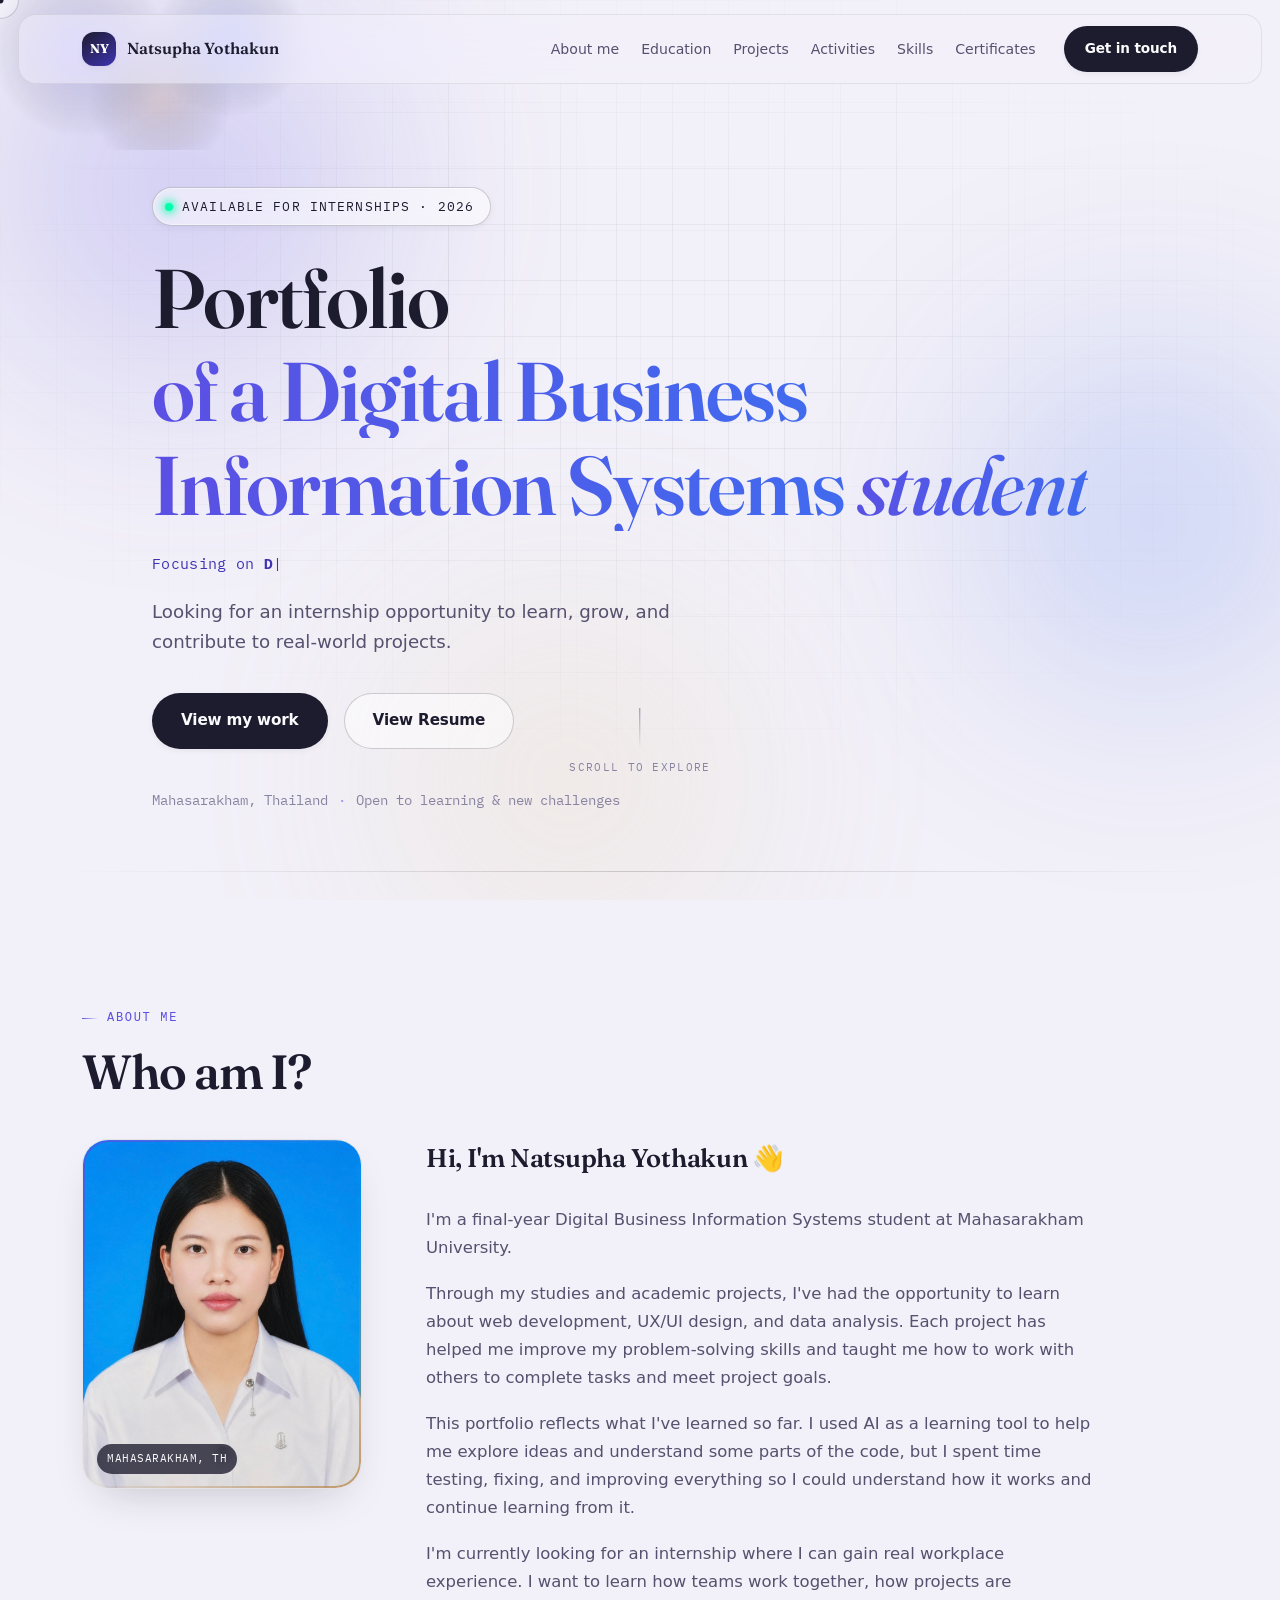
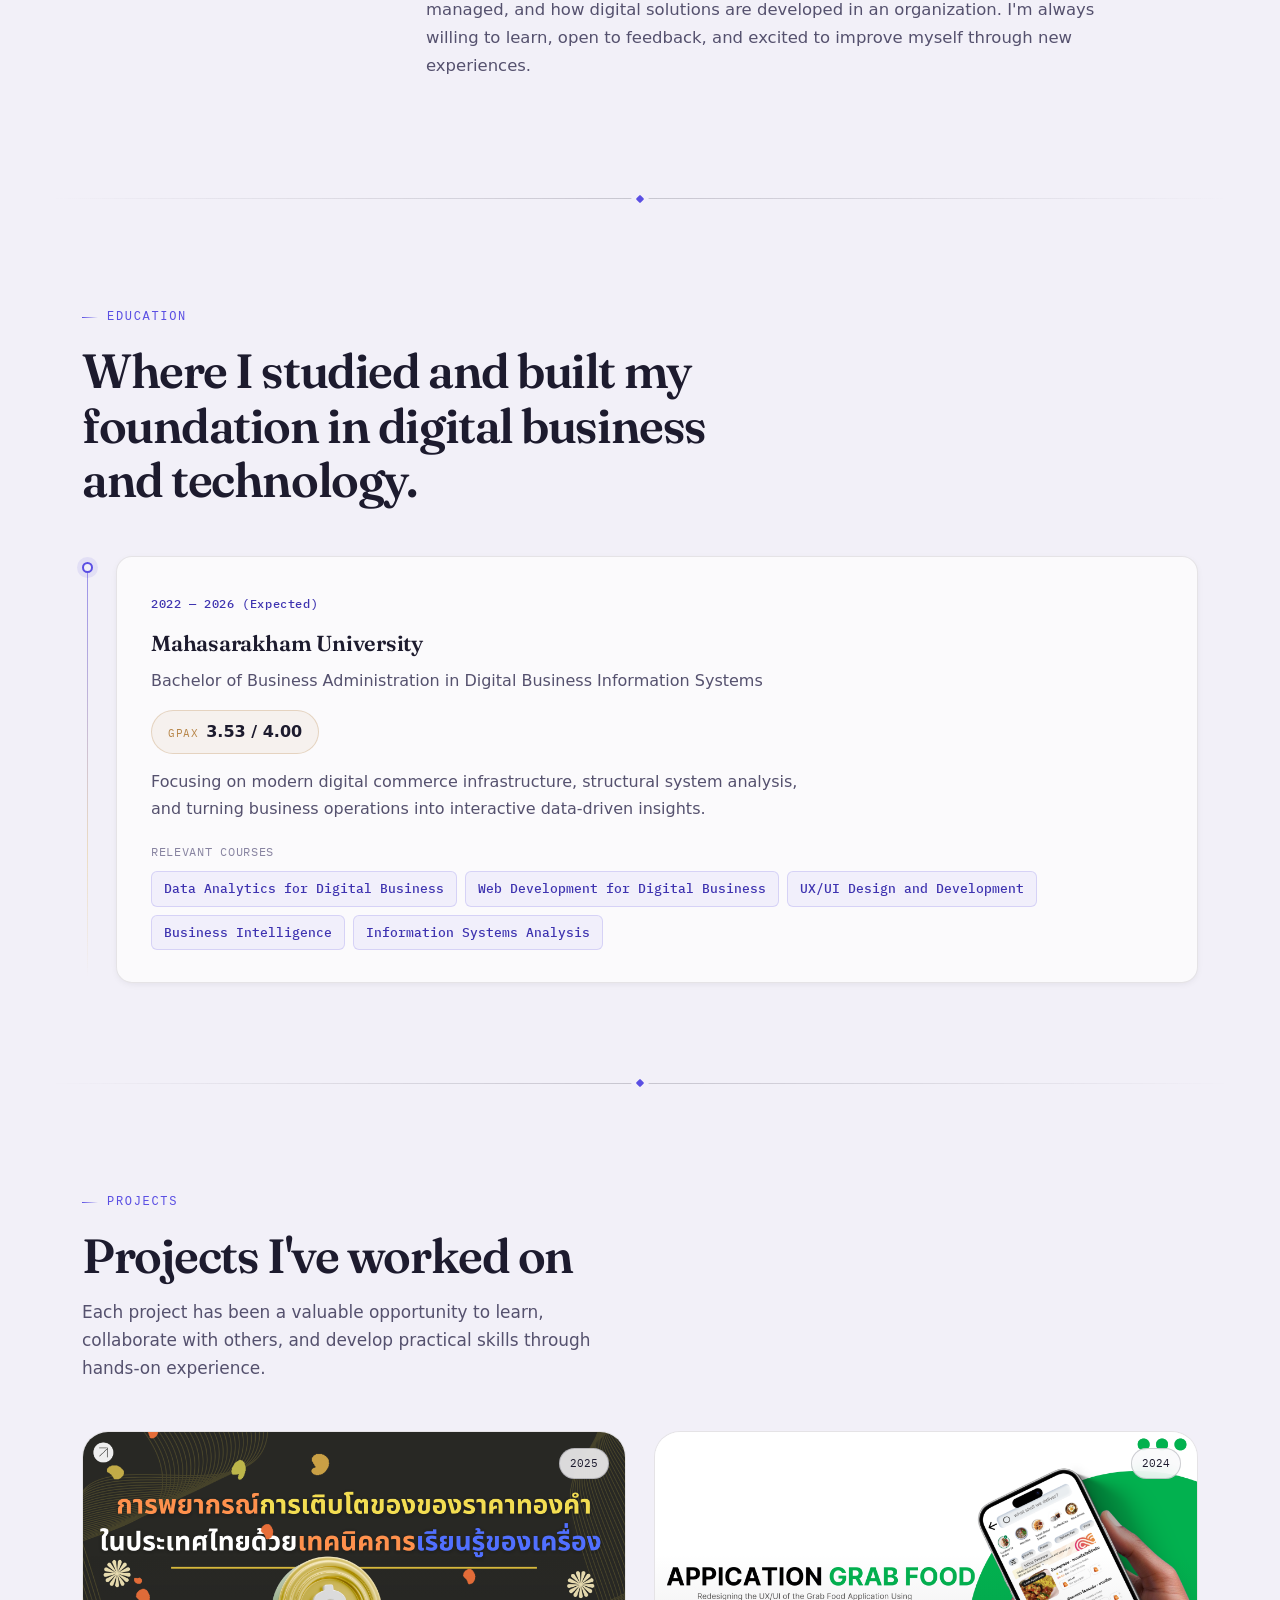
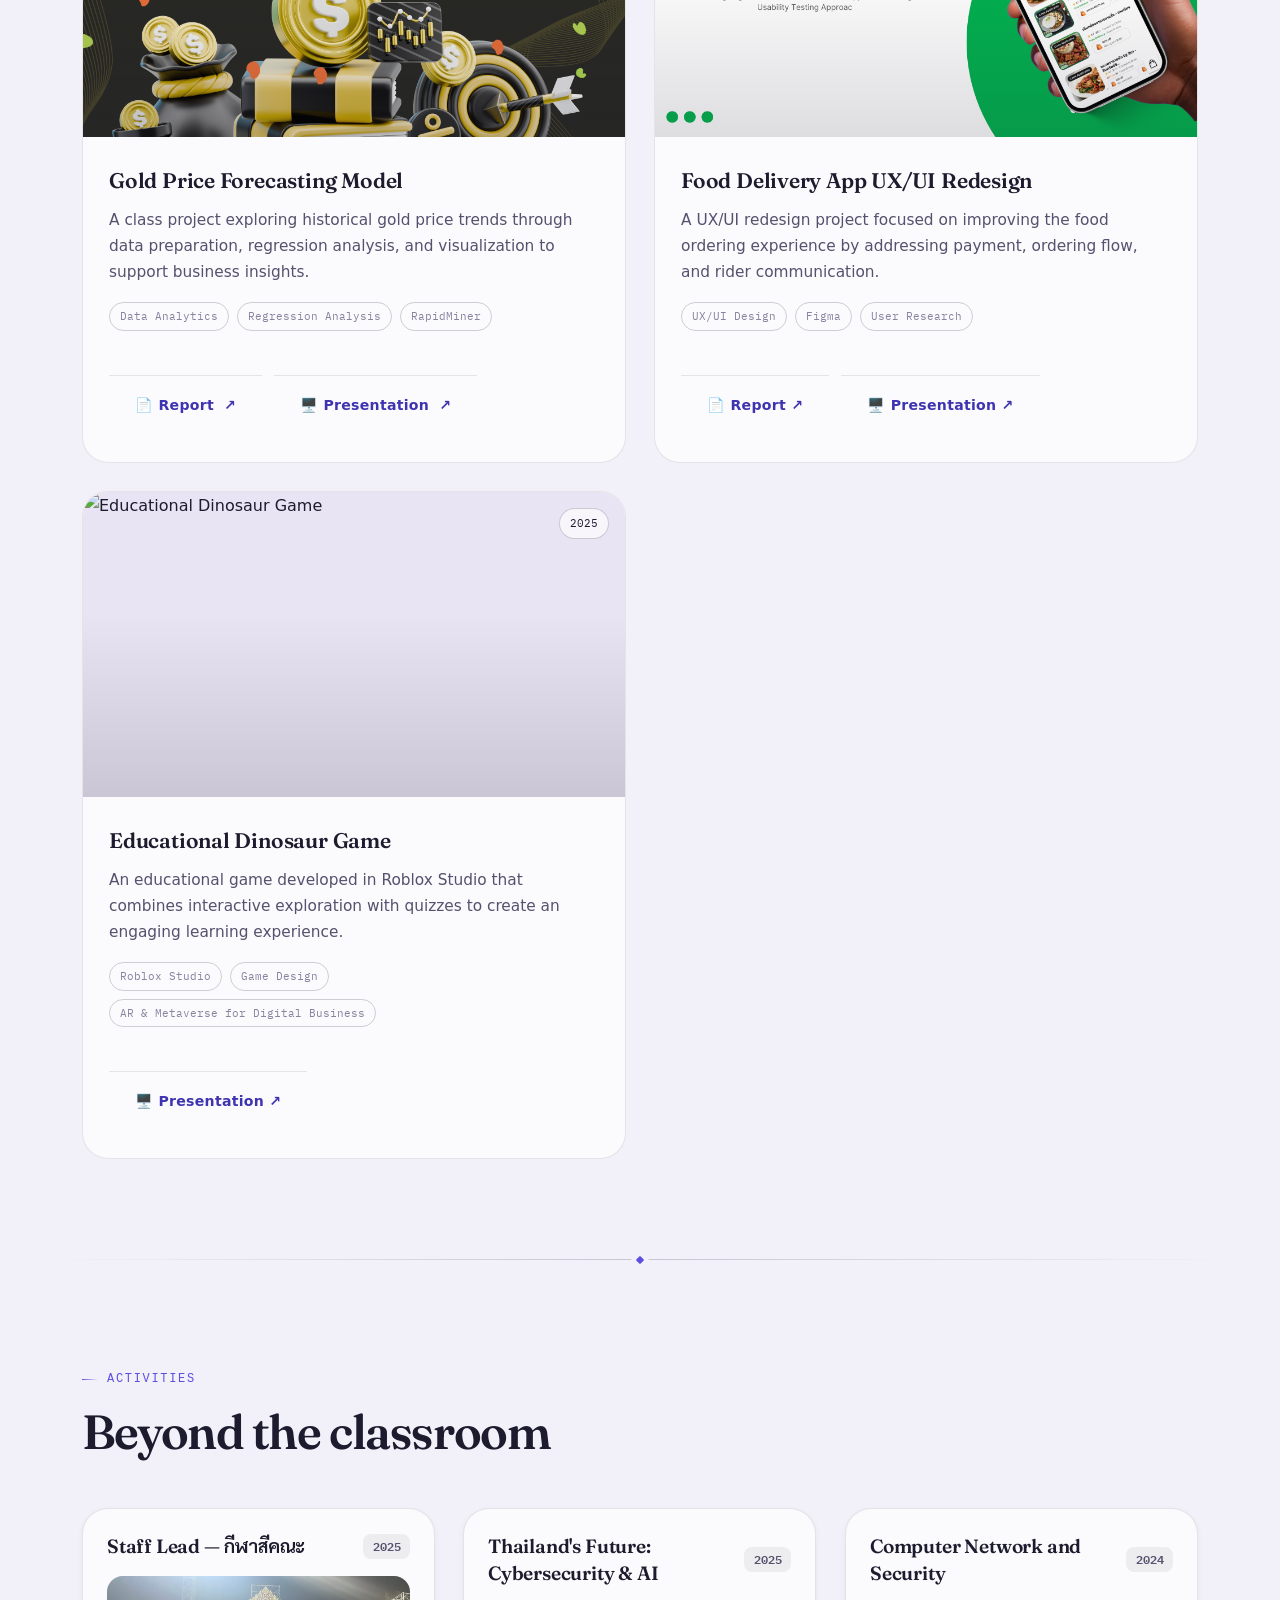
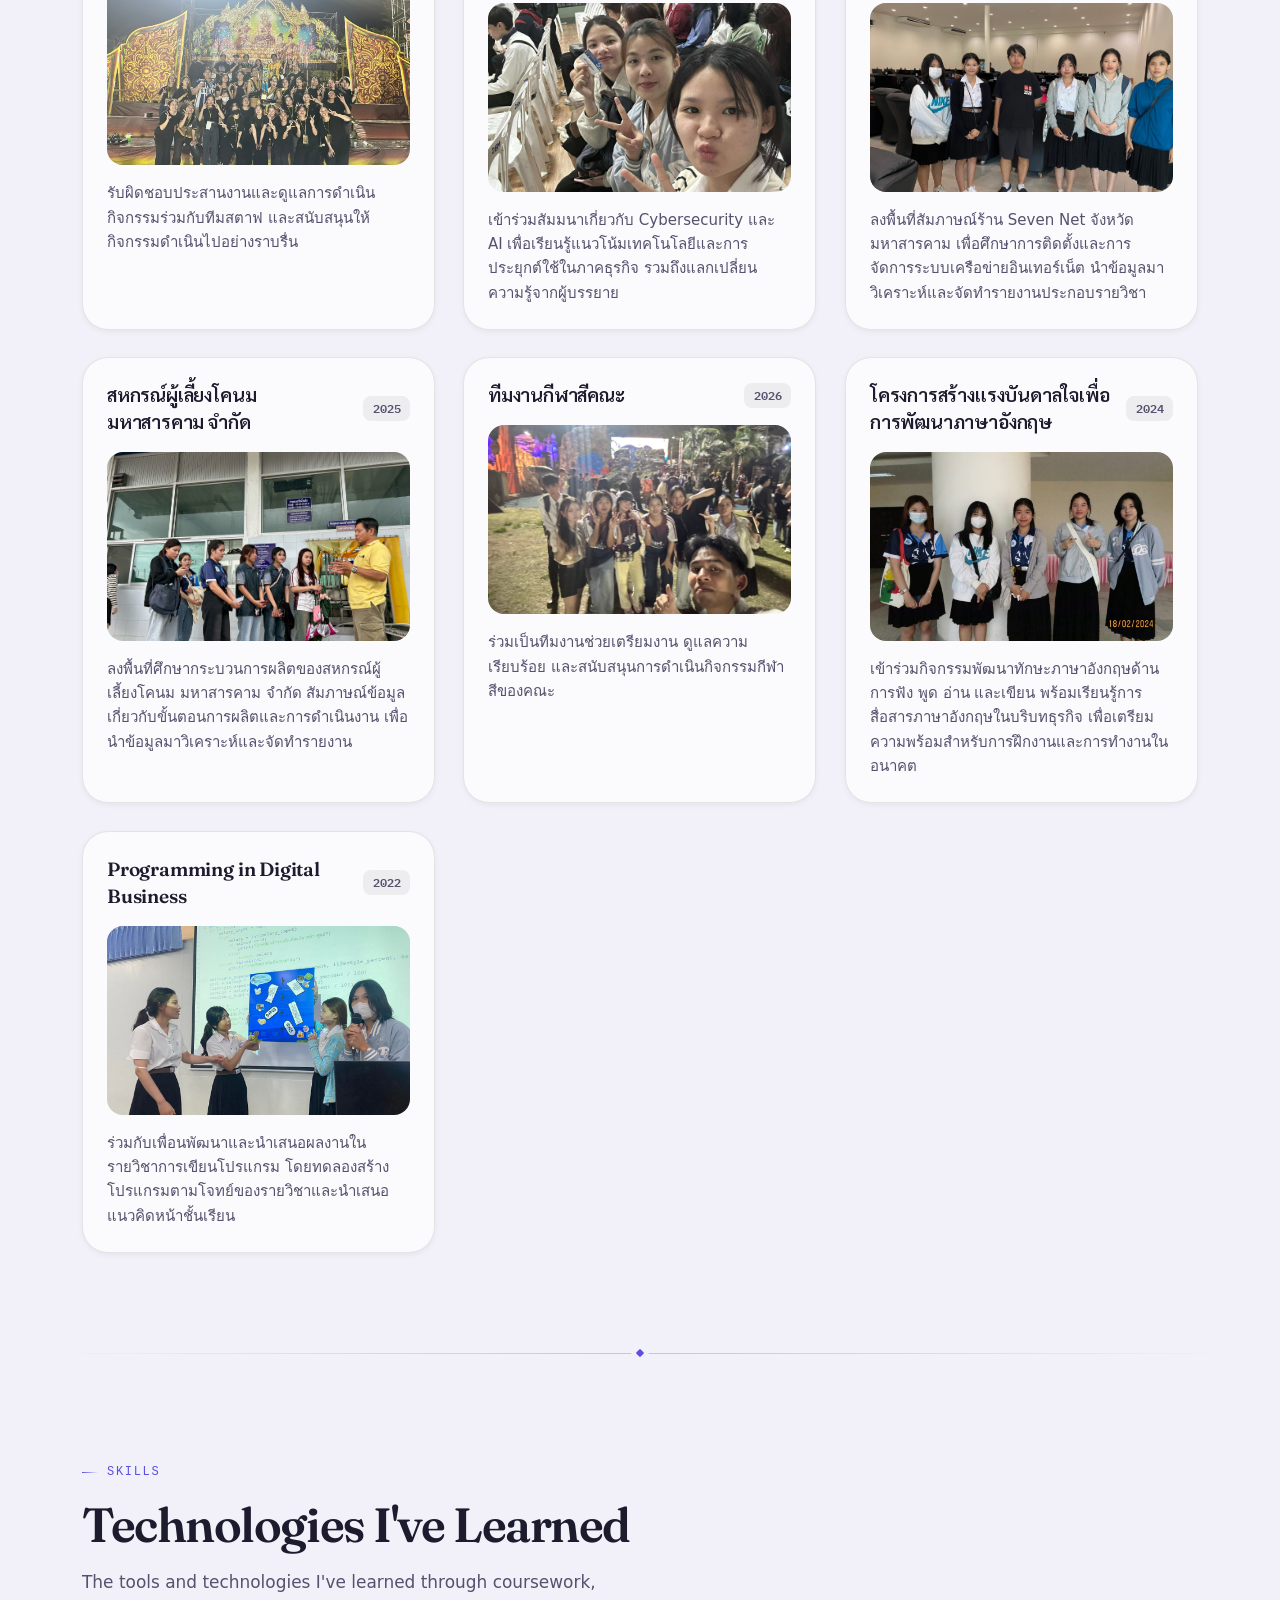
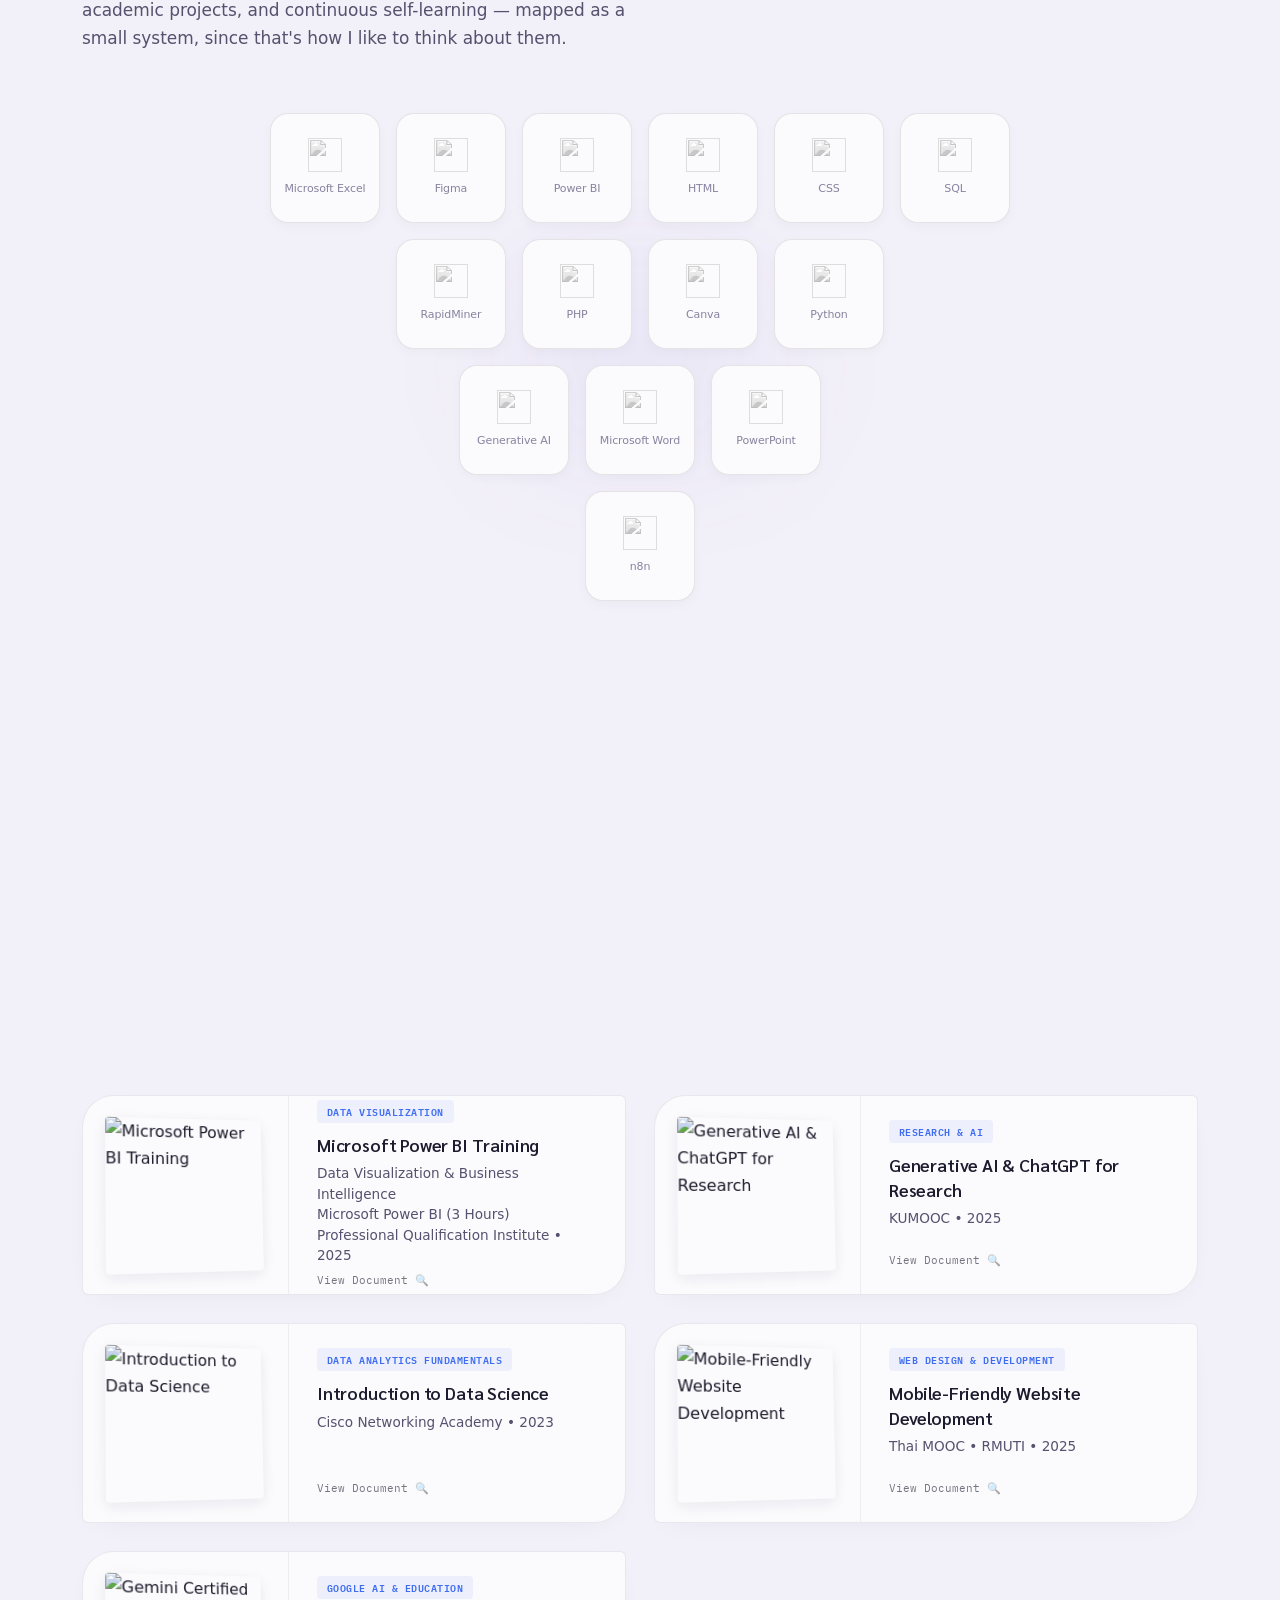
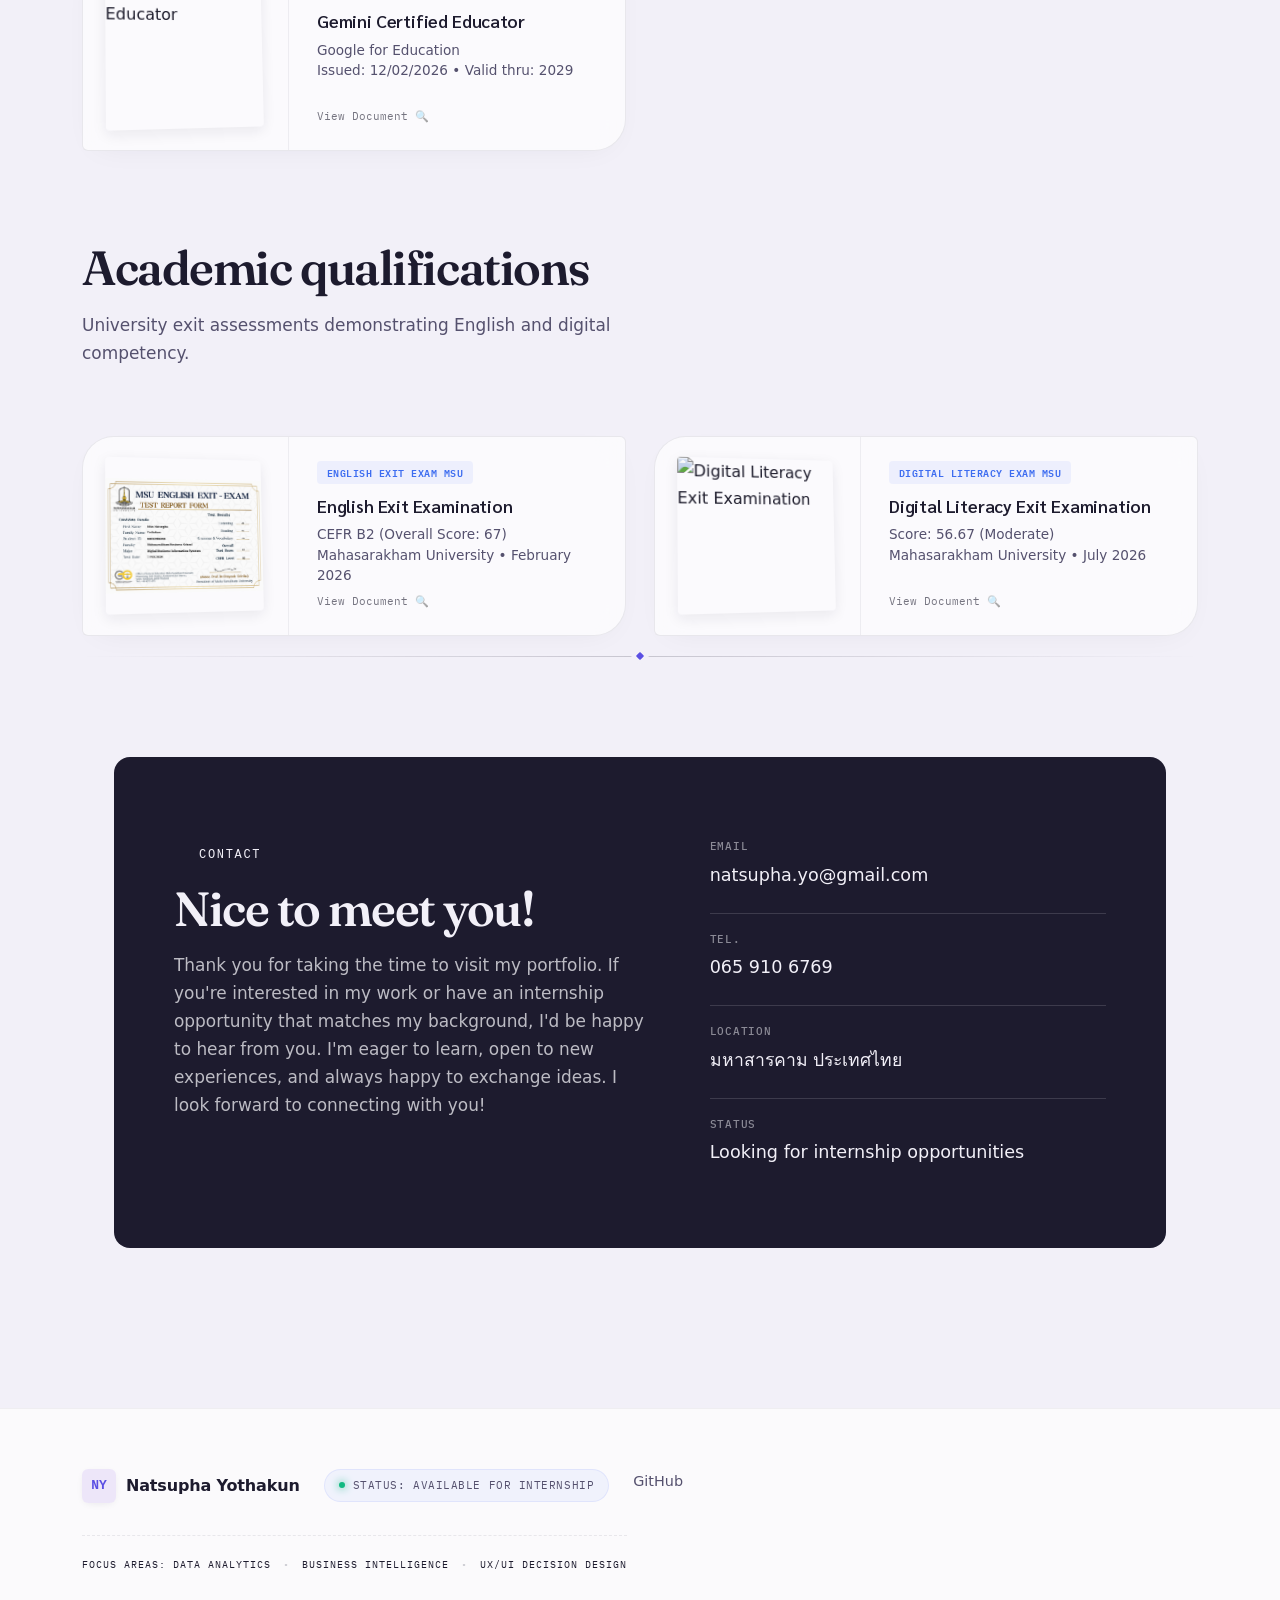
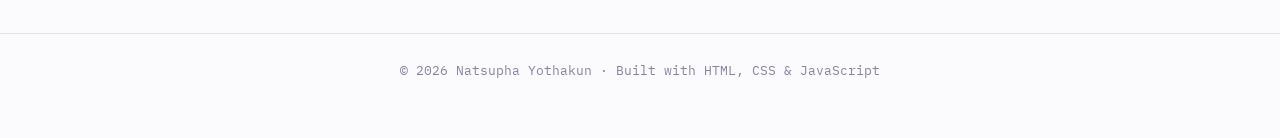
==== commit a2be4af5: "Update index.html" ====
--- a/index.html
+++ b/index.html
@@ -84,6 +84,18 @@
 @media (hover:hover) and (pointer:fine){
   body,a,button,.tilt-card,[data-cursor]{ cursor:none; }
 }
+.lab-rail a:hover,
+.lab-rail a.is-active{ color:var(--violet-deep); border-color:var(--violet); transform:translateX(4px); }
+
+.site-header{ top:14px; left:18px; right:18px; border-radius:18px; border:1px solid rgba(33,29,24,.08); }
+.site-header.is-scrolled{ border-color:rgba(33,29,24,.13); }
+.header-inner{ height:68px; }
+.brand-mark{ border-radius:12px; background:linear-gradient(145deg,var(--ink),var(--violet-deep)); }
+.primary-nav ul{ gap:22px; }
+.primary-nav a{ font-size:.88rem; }
+.scroll-progress{ border-radius:999px; bottom:-1px; }
+
+
 
 /* ---------- background: ledger grid + soft light fields ---------- */
 .bg-decor{ position:fixed; inset:0; z-index:0; pointer-events:none; overflow:hidden; }
@@ -162,53 +174,570 @@
 .magnetic{ transform:translate(var(--mx,0),var(--my,0)); }
 
 /* ---------- header ---------- */
-.site-header{ position:fixed; top:0; left:0; right:0; z-index:500; background:rgba(242,240,248,.55); backdrop-filter:blur(18px) saturate(160%); border-bottom:1px solid transparent; transition:border-color .4s, background .4s, box-shadow .4s; }
-.site-header.is-scrolled{ border-bottom-color:var(--line); background:rgba(251,250,252,.85); box-shadow:var(--shadow-sm); }
-.header-inner{ display:flex; align-items:center; gap:28px; height:76px; }
-.brand{ display:flex; align-items:center; gap:11px; margin-right:auto; font-family:var(--font-display); font-weight:600; color:var(--ink); }
-.brand-mark{ display:grid; place-items:center; width:34px; height:34px; border-radius:9px; background:var(--gradient); color:#fff; font-size:.8rem; font-weight:700; box-shadow:var(--shadow-sm); transition:box-shadow .3s, transform .3s; }
-.brand:hover .brand-mark{ box-shadow:var(--shadow-md); transform:rotate(-6deg); }
-.primary-nav ul{ display:flex; gap:30px; }
-.primary-nav a{ font-size:.92rem; color:var(--ink-soft); position:relative; padding:4px 0; transition:color .25s; font-weight:500; }
-.primary-nav a::after{ content:''; position:absolute; left:0; right:100%; bottom:-2px; height:1.5px; background:var(--gradient); border-radius:2px; transition:right .35s var(--ease-out); }
-.primary-nav a:hover{ color:var(--ink); }
-.primary-nav a:hover::after{ right:0; }
-.nav-toggle{ display:none; flex-direction:column; gap:5px; background:none; border:none; padding:8px; }
-.nav-toggle span{ width:22px; height:2px; background:var(--ink); border-radius:2px; transition:transform .3s, opacity .3s; }
-.scroll-progress{ position:absolute; bottom:0; left:0; height:2px; width:0%; background:var(--gradient-wide); transition:width .1s linear; }
-
-.mobile-nav{ position:fixed; inset:76px 0 0 0; z-index:490; background:rgba(251,250,252,.98); backdrop-filter:blur(20px); transform:translateY(-8px); opacity:0; pointer-events:none; transition:opacity .35s var(--ease-out), transform .35s var(--ease-out); display:flex; align-items:center; }
-.mobile-nav.is-open{ opacity:1; transform:translateY(0); pointer-events:auto; }
-.mobile-nav ul{ width:100%; padding:20px 32px; display:flex; flex-direction:column; gap:4px; }
-.mobile-nav a{ display:block; padding:14px 0; font-size:1.4rem; font-family:var(--font-display); border-bottom:1px solid var(--line); transition:color .25s, padding-left .25s; }
-.mobile-nav a:hover{ color:var(--violet); padding-left:8px; }
+/* =========================================================================
+   SITE HEADER & NAVIGATION SYSTEM (ALL RELATED STYLES)
+   ========================================================================= */
+
+/* โครงสร้างหลักของแถบ Header (การตั้งค่าตำแหน่ง, พื้นหลัง และการเบลอ) */
+.site-header { 
+  position: fixed; 
+  top: 0; 
+  left: 0; 
+  right: 0; 
+  z-index: 500; 
+  background: rgba(242, 240, 248, .55); 
+  backdrop-filter: blur(18px) saturate(160%); 
+  border-bottom: 1px solid transparent; 
+  transition: border-color .4s, background .4s, box-shadow .4s; 
+  
+  /* ตัวปรับแต่งเพิ่มเติมจากด้านล่างของไฟล์คุณ: ปรับขอบโค้งมนและระยะห่าง */
+  top: 14px; 
+  left: 18px; 
+  right: 18px; 
+  border-radius: 18px; 
+  border: 1px solid rgba(33, 29, 24, .08); 
+}
+
+/* เอฟเฟกต์สไตล์เมื่อหน้าจอมีการเลื่อนเวย์สกรอลล์ลงมา (Scrolled State) */
+.site-header.is-scrolled { 
+  border-bottom-color: var(--line); 
+  background: rgba(251, 250, 252, .85); 
+  box-shadow: var(--shadow-sm); 
+  border-color: rgba(33, 29, 24, .13); /* ตัวปรับแต่งเพิ่มเติม */
+}
+
+/* กล่องจัดการเนื้อหาภายใน Header */
+.header-inner { 
+  display: flex; 
+  align-items: center; 
+  gap: 28px; 
+  height: 76px; 
+  max-width: var(--container); 
+  margin: 0 auto; 
+  padding: 0 32px; 
+  height: 68px; /* ตัวปรับแต่งเพิ่มความกระชับความสูง */
+}
+
+/* ส่วนของโลโก้แบรนด์ และชื่อ (Brand & Mark) */
+.brand { 
+  display: flex; 
+  align-items: center; 
+  gap: 11px; 
+  margin-right: auto; 
+  font-family: var(--font-display); 
+  font-weight: 600; 
+  color: var(--ink); 
+}
+
+.brand-mark { 
+  display: grid; 
+  place-items: center; 
+  width: 34px; 
+  height: 34px; 
+  border-radius: 9px; 
+  background: var(--gradient); 
+  color: #fff; 
+  font-size: .8rem; 
+  font-weight: 700; 
+  box-shadow: var(--shadow-sm); 
+  transition: box-shadow .3s, transform .3s; 
+  
+  /* ตัวปรับแต่งเพิ่มเติม: เปลี่ยนรูปทรงความโค้งและไล่เฉดสีลึก */
+  border-radius: 12px; 
+  background: linear-gradient(145deg, var(--ink), var(--violet-deep)); 
+}
+
+.brand:hover .brand-mark { 
+  box-shadow: var(--shadow-md); 
+  transform: rotate(-6deg); 
+}
+
+/* เมนูหลักเวอร์ชันหน้าจอคอมพิวเตอร์ (Primary Navigation) */
+.primary-nav ul { 
+  display: flex; 
+  gap: 30px; 
+  gap: 22px; /* ตัวปรับแต่งลดระยะห่างของช่องเมนู */
+}
+
+.primary-nav a { 
+  font-size: .92rem; 
+  font-size: .88rem; /* ตัวปรับแต่งลดขนาดตัวอักษรของลิงก์ */
+  color: var(--ink-soft); 
+  position: relative; 
+  padding: 4px 0; 
+  transition: color .25s; 
+  font-weight: 500; 
+}
+
+/* เอฟเฟกต์เส้นใต้สไลด์วิ่งสลับเมื่อเมาส์ชี้เมนู (Animated Underline) */
+.primary-nav a::after { 
+  content: ''; 
+  position: absolute; 
+  left: 0; 
+  right: 100%; 
+  bottom: -2px; 
+  height: 1.5px; 
+  background: var(--gradient); 
+  border-radius: 2px; 
+  transition: right .35s var(--ease-out); 
+}
+
+.primary-nav a:hover { 
+  color: var(--ink); 
+}
+
+.primary-nav a:hover::after { 
+  right: 0; 
+}
+
+/* ปุ่มกดบนมุมขวาของ Header (Get in Touch) */
+.btn-small { 
+  padding: 10px 20px; 
+  font-size: .85rem; 
+}
+
+/* ปุ่มเปิด-ปิดเมนูบนหน้าจอมือถือ (Hamburger Toggle Button) */
+.nav-toggle { 
+  display: none; 
+  flex-direction: column; 
+  gap: 5px; 
+  background: none; 
+  border: none; 
+  padding: 8px; 
+}
+
+.nav-toggle span { 
+  width: 22px; 
+  height: 2px; 
+  background: var(--ink); 
+  border-radius: 2px; 
+  transition: transform .3s, opacity .3s; 
+}
+
+/* เส้นแสดงความคืบหน้าของการสกรอลล์อ่านหน้าเว็บ (Scroll Progress Bar) */
+.scroll-progress { 
+  position: absolute; 
+  bottom: 0; 
+  left: 0; 
+  height: 2px; 
+  width: 0%; 
+  background: var(--gradient-wide); 
+  transition: width .1s linear; 
+  border-radius: 999px; /* ตัวปรับแต่งเพิ่มเติม */
+  bottom: -1px;          /* ตัวปรับแต่งเพิ่มเติม */
+}
+
+/* แผงเมนูสไลด์บานพับบนอุปกรณ์พกพา (Mobile Fullscreen Navigation) */
+.mobile-nav { 
+  position: fixed; 
+  inset: 76px 0 0 0; 
+  z-index: 490; 
+  background: rgba(251, 250, 252, .98); 
+  backdrop-filter: blur(20px); 
+  transform: translateY(-8px); 
+  opacity: 0; 
+  pointer-events: none; 
+  transition: opacity .35s var(--ease-out), transform .35s var(--ease-out); 
+  display: flex; 
+  align-items: center; 
+}
+
+.mobile-nav.is-open { 
+  opacity: 1; 
+  transform: translateY(0); 
+  pointer-events: auto; 
+}
+
+.mobile-nav ul { 
+  width: 100%; 
+  padding: 20px 32px; 
+  display: flex; 
+  flex-direction: column; 
+  gap: 4px; 
+}
+
+.mobile-nav a { 
+  display: block; 
+  padding: 14px 0; 
+  font-size: 1.4rem; 
+  font-family: var(--font-display); 
+  border-bottom: 1px solid var(--line); 
+  transition: color .25s, padding-left .25s; 
+}
+
+.mobile-nav a:hover { 
+  color: var(--violet); 
+  padding-left: 8px; 
+}
+
+/* =========================================================================
+   MEDIA QUERIES (ส่วนควบคุมการแสดงผลของ Header บนขนาดหน้าจอต่าง ๆ)
+   ========================================================================= */
+@media (max-width: 760px) {
+  /* ซ่อนเมนูหลักและปุ่ม Get in Touch บนมือถือ แล้วเปิดใช้งานปุ่มแฮมเบอร์เกอร์แทน */
+  .primary-nav, .header-inner .btn-small { 
+    display: none; 
+  }
+  .nav-toggle { 
+    display: flex; 
+  }
+  .header-inner { 
+    padding: 0 20px; 
+  }
+}
 
 /* ---------- hero ---------- */
-.hero{ position:relative; min-height:100svh; display:flex; flex-direction:column; justify-content:center; padding-top:76px; overflow:hidden; }
-.hero-grid{ position:absolute; inset:0; z-index:0; background-image:linear-gradient(rgba(29,27,46,0.05) 1px, transparent 1px), linear-gradient(90deg, rgba(29,27,46,0.05) 1px, transparent 1px); background-size:56px 56px; mask-image:radial-gradient(ellipse 70% 60% at 50% 40%, black 25%, transparent 78%); -webkit-mask-image:radial-gradient(ellipse 70% 60% at 50% 40%, black 25%, transparent 78%); }
-.blob-canvas{ position:absolute; inset:0; z-index:0; opacity:.9; }
-.hero-inner{ position:relative; z-index:1; padding-top:40px; padding-bottom:60px; display:grid; grid-template-columns:1fr auto; gap:40px; align-items:start; }
-.hero-copy{ grid-column:1; }
-.hero-side{ grid-column:2; padding-top:14px; display:flex; flex-direction:column; align-items:flex-end; gap:26px; text-align:right; }
-.hero-side-tag{ font-family:var(--font-mono); font-size:11.5px; letter-spacing:.1em; text-transform:uppercase; color:var(--ink-dim); max-width:150px; line-height:1.6; }
-.hero-eyebrow{ display:inline-flex; align-items:center; gap:9px; font-family:var(--font-mono); font-size:12.5px; letter-spacing:.09em; text-transform:uppercase; color:var(--ink); border:1px solid var(--line-strong); border-radius:999px; padding:8px 16px 8px 12px; background:rgba(255,255,255,.5); backdrop-filter:blur(8px); margin-bottom:26px; }
-.pulse-dot{ width:7px; height:7px; border-radius:50%; background:var(--violet); box-shadow:0 0 0 0 rgba(91,79,227,.55); animation:pulse 2s infinite; }
-@keyframes pulse{ 0%{ box-shadow:0 0 0 0 rgba(91,79,227,.5); } 70%{ box-shadow:0 0 0 9px rgba(91,79,227,0); } 100%{ box-shadow:0 0 0 0 rgba(91,79,227,0); } }
-.hero-title{ font-size:clamp(2.5rem,6.6vw,5.2rem); line-height:1.1; letter-spacing:-0.02em; color:var(--ink); font-weight:600; }
-.hero-title em{ font-style:italic; font-weight:500; }
-.split-line{ display:block; overflow:hidden; margin-bottom:2px; }
-.split-word{ display:inline-block; transform:translateY(115%); animation:wordUp .95s var(--ease-out) forwards; animation-delay:calc(var(--i,0) * .06s + .15s); will-change:transform; }
-@keyframes wordUp{ to{ transform:translateY(0); } }
-.hero-tagline{ margin-top:20px; font-family:var(--font-mono); font-size:.95rem; letter-spacing:.02em; color:var(--violet-deep); }
-.hero-sub{ margin-top:18px; max-width:46ch; font-size:1.14rem; color:var(--ink-soft); line-height:1.65; }
-.hero-actions{ margin-top:36px; display:flex; gap:16px; flex-wrap:wrap; align-items:center; }
-.hero-meta{ margin-top:40px; font-size:.86rem; color:var(--ink-dim); display:flex; gap:10px; flex-wrap:wrap; font-family:var(--font-mono); }
-.dot-sep{ opacity:.6; color:var(--violet); }
-.scroll-cue{ position:absolute; bottom:36px; left:50%; transform:translateX(-50%); display:flex; flex-direction:column; align-items:center; gap:10px; font-family:var(--font-mono); font-size:11px; letter-spacing:.12em; text-transform:uppercase; color:var(--ink-dim); z-index:1; transition:color .3s, transform .3s; }
-.scroll-cue:hover{ color:var(--violet); transform:translateX(-50%) translateY(-2px); }
-.scroll-cue-line{ width:1px; height:40px; background:linear-gradient(var(--ink-dim), transparent); position:relative; overflow:hidden; }
-.scroll-cue-line::after{ content:''; position:absolute; top:-40px; left:0; width:1px; height:40px; background:var(--violet); animation:cueDrop 1.8s var(--ease-out) infinite; }
-@keyframes cueDrop{ to{ top:40px; } }
+/* =========================================================================
+   HERO SECTION SYSTEM (ALL RELATED STYLES)
+   ========================================================================= */
+
+/* โครงสร้างพื้นหลัง ระยะความสูง และพื้นที่หลักของส่วน Hero */
+.hero { 
+  position: relative; 
+  min-height: 100svh; 
+  display: flex; 
+  flex-direction: column; 
+  justify-content: center; 
+  padding-top: 76px; 
+  overflow: hidden; 
+  
+  /* ตัวอัปเกรดเพิ่มเติม (Experience Upgrade) */
+  isolation: isolate; 
+}
+
+/* เอฟเฟกต์เส้นใต้ตกแต่งแบ่งสัดส่วนที่ฐานล่างของ Hero (จากพาร์ทอัปเกรด) */
+.hero::after {
+  content: '';
+  position: absolute;
+  left: 5vw;
+  right: 5vw;
+  bottom: 28px;
+  height: 1px;
+  background: linear-gradient(90deg, transparent, rgba(33,29,24,.18), transparent);
+}
+
+/* แผงตารางกริดจำลองบนพื้นหลัง (Ledger Grid Pattern) */
+.hero-grid { 
+  position: absolute; 
+  inset: 0; 
+  z-index: 0; 
+  background-image: 
+    linear-gradient(rgba(29,27,46,0.05) 1px, transparent 1px), 
+    linear-gradient(90deg, rgba(29,27,46,0.05) 1px, transparent 1px); 
+  background-size: 56px 56px; 
+  mask-image: radial-gradient(ellipse 70% 60% at 50% 40%, black 25%, transparent 78%); 
+  -webkit-mask-image: radial-gradient(ellipse 70% 60% at 50% 40%, black 25%, transparent 78%); 
+}
+
+/* พื้นที่แคนวาสสำหรับรองรับเม็ดสีเบลอขยับเคลื่อนไหวพริ้ว (Interactive Blobs) */
+.blob-canvas { 
+  position: absolute; 
+  inset: 0; 
+  z-index: 0; 
+  opacity: .9; 
+}
+
+/* กล่องจัดเลเอาท์สัดส่วนเนื้อหาภายในส่วน Hero */
+.hero-inner { 
+  position: relative; 
+  z-index: 1; 
+  padding-top: 40px; 
+  padding-bottom: 60px; 
+  display: grid; 
+  grid-template-columns: 1fr auto; 
+  gap: 40px; 
+  align-items: start; 
+  max-width: var(--container); 
+  margin: 0 auto; 
+  padding: 0 32px; 
+}
+
+/* ฝั่งกล่องเนื้อหาข้อความและปุ่มแอคชันหลัก (ด้านซ้าย) */
+.hero-copy { 
+  grid-column: 1; 
+}
+
+/* ฝั่งกล่องข้อความเสริมบอกข้อมูลประจำตัวด้านข้าง (ด้านขวา) */
+.hero-side { 
+  grid-column: 2; 
+  padding-top: 14px; 
+  display: flex; 
+  flex-direction: column; 
+  align-items: flex-end; 
+  gap: 26px; 
+  text-align: right; 
+}
+
+.hero-side-tag { 
+  font-family: var(--font-mono); 
+  font-size: 11.5px; 
+  letter-spacing: .1em; 
+  text-transform: uppercase; 
+  color: var(--ink-dim); 
+  max-width: 150px; 
+  line-height: 1.6; 
+}
+
+/* ป้ายบอกสถานะเปิดรับสมัครฝึกงาน (Eyebrow Status Tag) */
+/* =========================================================================
+   HERO EYEBROW STATUS TAG (MINT GREEN PULSE EDITION)
+   ========================================================================= */
+/* ป้ายบอกสถานะเปิดรับสมัครฝึกงาน (ขยับระยะห่างเพิ่มขึ้นเพื่อไม่ให้ทับบาร์ Header) */
+.hero-eyebrow { 
+  display: inline-flex; 
+  align-items: center; 
+  gap: 9px; 
+  font-family: var(--font-mono); 
+  font-size: 12.5px; 
+  letter-spacing: .09em; 
+  text-transform: uppercase; 
+  color: var(--ink); 
+  border: 1px solid var(--line-strong); 
+  border-radius: 999px; 
+  padding: 8px 16px 8px 12px; 
+  background: rgba(255,255,255,.5); 
+  backdrop-filter: blur(8px); 
+  
+  /* ⚡ แก้ไขระยะตรงนี้: เพิ่ม margin-top เพื่อดันตัวกล่องขยับลงมาจากแนว Header */
+  margin-top: 24px; 
+  margin-bottom: 26px; 
+  
+  box-shadow: inset 0 0 0 1px rgba(255,255,255,.42), var(--shadow-sm); 
+}
+
+/* 🟢 ปรับปรุงจุดไฟกะพริบแสดงสถานะ: เปลี่ยนเป็นโทนสีเขียวพริ้วไหว (Mint Green) */
+/* =========================================================================
+   🟢 HIGH-VISIBILITY MINT PULSE DOT (แก้ไขความคมชัดของเม็ดกลม)
+   ========================================================================= */
+.pulse-dot { 
+  width: 8px;        /* ⚡ ปรับขนาดเพิ่มขึ้นเล็กน้อยจาก 7px เป็น 8px เพื่อให้จับสายตาได้ดีขึ้น */
+  height: 8px; 
+  border-radius: 50%; 
+  
+  /* บังคับสีพื้นหลังให้ทึบแน่น 100% ไม่ใช้โปร่งแสง เพื่อไม่ให้เม็ดกลางจมหาย */
+  background: #00ffaa; 
+  
+  /* ⚡ ปรับปรุงเงาเริ่มต้น: ชั้นแรกทำเป็นออร่าเรืองแสงวงแคบติดตัวเม็ด / ชั้นสองเป็นเงาซอฟต์ซ้อนหลัง */
+  box-shadow: 
+    0 0 10px 2px #00ffaa,
+    0 0 0 0 rgba(0, 255, 170, 0.6);
+    
+  animation: pulsePerfect 2s cubic-bezier(0.16, 1, 0.3, 1) infinite; 
+  display: inline-block;
+}
+
+@keyframes pulsePerfect { 
+  0% { 
+    /* ตอนเริ่มต้น: เม็ดตรงกลางเรืองแสงเข้มข้นที่สุด */
+    box-shadow: 
+      0 0 10px 2px #00ffaa,
+      0 0 0 0 rgba(0, 255, 170, 0.65);
+  } 
+  70% { 
+    /* จังหวะแผ่กระจาย: วงแหวนออร่าด้านนอกขยายกว้างออก 12px แล้วค่อยๆ จางลง โดยที่เม็ดกลางยังคงเรืองแสงติดตัวอยู่ */
+    box-shadow: 
+      0 0 8px 1px rgba(0, 255, 170, 0.5),
+      0 0 0 12px rgba(0, 255, 170, 0);
+  } 
+  100% { 
+    /* จังหวะเซ็ตตัวกลับมาจุดเริ่มต้นแบบนุ่มนวล */
+    box-shadow: 
+      0 0 10px 2px #00ffaa,
+      0 0 0 0 rgba(0, 255, 170, 0);
+  } 
+}
+
+
+
+/* ส่วนหัวข้อขนาดใหญ่ยักษ์ประจำหน้าแรก (Main Title) */
+.hero-title { 
+  font-size: clamp(2.5rem,6.6vw,5.2rem); 
+  line-height: 1.1; 
+  letter-spacing: -0.02em; 
+  color: var(--ink); 
+  font-weight: 600; 
+  
+  /* ตัวอัปเกรดเพิ่มเติม */
+  max-width: 980px; 
+}
+
+.hero-title em { 
+  font-style: italic; 
+  font-weight: 500; 
+}
+
+/* แอนิเมชันดันคำและสไลด์ตัวอักษรขึ้นมาตอนเปิดโหลดหน้าเว็บ (Text Reveal Animation) */
+.split-line { 
+  display: block; 
+  overflow: hidden; 
+  margin-bottom: 2px; 
+}
+
+.split-word { 
+  display: inline-block; 
+  transform: translateY(115%); 
+  animation: wordUp .95s var(--ease-out) forwards; 
+  animation-delay: calc(var(--i,0) * .06s + .15s); 
+  will-change: transform; 
+}
+
+@keyframes wordUp { 
+  to { transform: translateY(0); } 
+}
+
+/* ข้อความแสดงตำแหน่งโฟกัส (Tagline Area) */
+.hero-tagline { 
+  margin-top: 20px; 
+  font-family: var(--font-mono); 
+  font-size: .95rem; 
+  letter-spacing: .02em; 
+  color: var(--violet-deep); 
+}
+
+/* ข้อความส่วนพิมพ์วิ่งเอฟเฟกต์สีและคอร์เซอร์กะพริบ (Typed Text Animations) */
+.typed-highlight { 
+  color: var(--violet-deep); 
+  font-weight: 700; 
+}
+
+.typed-cursor { 
+  display: inline-block; 
+  color: var(--clay); 
+  animation: cursorBlink .9s steps(2,end) infinite; 
+}
+
+@keyframes cursorBlink { 
+  50% { opacity: 0; } 
+}
+
+/* ข้อความอธิบายความตั้งใจย่อตัวรองลงมา (Sub-heading text) */
+.hero-sub { 
+  margin-top: 18px; 
+  max-width: 46ch; 
+  font-size: 1.14rem; 
+  color: var(--ink-soft); 
+  line-height: 1.65; 
+}
+
+/* กลุ่มแผงจัดการตำแหน่งปุ่มกด "View my work" และ "View Resume" */
+.hero-actions { 
+  margin-top: 36px; 
+  display: flex; 
+  gap: 16px; 
+  flex-wrap: wrap; 
+  align-items: center; 
+}
+
+/* ตัวหนังสือประกอบขนาดจิ๋วบอกตำแหน่งสถานที่ตั้งด้านล่างปุ่ม */
+.hero-meta { 
+  margin-top: 40px; 
+  font-size: .86rem; 
+  color: var(--ink-dim); 
+  display: flex; 
+  gap: 10px; 
+  flex-wrap: wrap; 
+  font-family: var(--font-mono); 
+}
+
+.dot-sep { 
+  opacity: .6; 
+  color: var(--violet); 
+}
+
+/* สัญลักษณ์และลูกศรเส้นวิ่งบอกใบ้ให้ผู้ใช้งานเลื่อนสกรอลล์ลงด้านล่าง (Scroll Cue Indicator) */
+.scroll-cue { 
+  position: absolute; 
+  bottom: 36px; 
+  left: 50%; 
+  transform: translateX(-50%); 
+  display: flex; 
+  flex-direction: column; 
+  align-items: center; 
+  gap: 10px; 
+  font-family: var(--font-mono); 
+  font-size: 11px; 
+  letter-spacing: .12em; 
+  text-transform: uppercase; 
+  color: var(--ink-dim); 
+  z-index: 1; 
+  transition: color .3s, transform .3s; 
+}
+
+.scroll-cue:hover { 
+  color: var(--violet); 
+  transform: translateX(-50%) translateY(-2px); 
+}
+
+.scroll-cue-line { 
+  width: 1px; 
+  height: 40px; 
+  background: linear-gradient(var(--ink-dim), transparent); 
+  position: relative; 
+  overflow: hidden; 
+}
+
+.scroll-cue-line::after { 
+  content: ''; 
+  position: absolute; 
+  top: -40px; 
+  left: 0; 
+  width: 1px; 
+  height: 40px; 
+  background: var(--violet); 
+  animation: cueDrop 1.8s var(--ease-out) infinite; 
+}
+
+@keyframes cueDrop { 
+  to { top: 40px; } 
+}
+
+/* โมดูลตกแต่งจานหมุนสถิติสไตล์ห้องแล็บแลกเปลี่ยนข้อมูล (Lab Dial) ที่วิ่งลอยอยู่ฝั่งขวา */
+.lab-dial {
+  position: relative;
+  width: 188px;
+  height: 188px;
+  border-radius: 50%;
+  display: grid;
+  place-items: center;
+  border: 1px solid rgba(33,29,24,.14);
+  background: radial-gradient(circle at 42% 36%, rgba(255,255,255,.84), rgba(255,252,246,.36) 58%, rgba(103,84,217,.08));
+  box-shadow: var(--shadow-md);
+  animation: dialFloat 6s ease-in-out infinite;
+}
+
+.lab-dial::before,
+.lab-dial::after { content:''; position:absolute; inset:18px; border:1px dashed rgba(33,29,24,.18); border-radius:50%; animation:spinSlow 18s linear infinite; }
+.lab-dial::after { inset:44px; animation-direction:reverse; animation-duration:13s; border-color:rgba(103,84,217,.22); }
+
+.dial-core { width:62px; height:62px; border-radius:18px; display:grid; place-items:center; background:var(--ink); color:var(--paper-2); font-family:var(--font-display); font-weight:700; }
+.dial-node { position:absolute; display:grid; place-items:center; min-width:42px; height:30px; padding:0 9px; border-radius:999px; background:var(--paper-2); border:1px solid var(--line); font-family:var(--font-mono); font-size:10px; color:var(--ink-soft); box-shadow:var(--shadow-sm); }
+.dial-node-a { top:12px; left:21px; }
+.dial-node-b { right:8px; top:70px; }
+.dial-node-c { bottom:14px; left:56px; }
+
+@keyframes spinSlow { to { transform:rotate(360deg); } }
+@keyframes dialFloat { 0%,100% { transform:translateY(0); } 50% { transform:translateY(-10px); } }
+
+/* =========================================================================
+   MEDIA QUERIES (ส่วนตัดสกรีนจัดการจอแสดงผลบนหน้าจอมือถือและแท็บเล็ต)
+   ========================================================================= */
+@media (max-width: 980px) {
+  /* ยุบกลับเป็น 1 คอลัมน์ และสั่งซ่อนแถบข้างขวา (hero-side) ออกทั้งหมดเพื่อให้อ่านง่าย */
+  .hero-inner { 
+    grid-template-columns: 1fr; 
+    padding: 0 20px;
+  }
+  .hero-side { 
+    display: none; 
+  }
+}
+
+@media (max-width: 760px) {
+  /* ปรับความสูงช่องหัวบนชดเชยการปรับ Header บนอุปกรณ์จอมือถือ */
+  .hero { 
+    padding-top: 86px; 
+  }
+}
 
 /* ---------- about (asymmetric split) ---------- */
 .about-grid{ display:grid; grid-template-columns:280px 1fr; grid-template-areas:"heading heading" "portrait copy"; gap:20px 64px; }
@@ -246,25 +775,182 @@
 .tilt-card{ transform:perspective(1000px) rotateX(var(--rx,0deg)) rotateY(var(--ry,0deg)) translateZ(0); transition:transform .45s var(--ease-out); will-change:transform; }
 
 /* ---------- projects ---------- */
-.project-grid{ display:grid; grid-template-columns:repeat(2,1fr); gap:28px; }
-.project-grid .project-card:first-child{ grid-column:1 / -1; }
-.project-grid .project-card:first-child .project-media{ aspect-ratio:21/9; }
-.project-card{ position:relative; background:var(--paper-2); border:1px solid var(--line); border-radius:var(--radius-lg); overflow:hidden; display:flex; flex-direction:column; box-shadow:var(--shadow-sm); transition:border-color .4s, transform .45s var(--ease-out), box-shadow .45s var(--ease-out); }
-.project-card:hover, .project-card:focus-visible{ border-color:rgba(91,79,227,.3); transform:translateY(-6px); box-shadow:var(--shadow-lg); }
-.project-media{ position:relative; aspect-ratio:16/9; overflow:hidden; background:var(--paper-3); }
-.project-media img{ transition:transform .7s var(--ease-out); }
-.project-card:hover .project-media img{ transform:scale(1.055); }
-.project-media::after{ content:''; position:absolute; inset:0; z-index:1; background:linear-gradient(180deg, transparent 55%, rgba(29,27,46,.35) 100%); }
-.project-year{ position:absolute; top:16px; right:16px; z-index:2; font-family:var(--font-mono); font-size:11px; background:rgba(251,250,252,.85); backdrop-filter:blur(8px); padding:5px 10px; border-radius:999px; border:1px solid var(--line-strong); color:var(--ink); }
-.project-body{ padding:26px 26px 8px; flex:1; }
-.project-body h3{ font-size:1.34rem; color:var(--ink); }
-.project-body p{ color:var(--ink-soft); margin-top:8px; font-size:.97rem; }
-.tag-list{ display:flex; gap:8px; flex-wrap:wrap; margin-top:17px; }
-.tag-list li{ font-family:var(--font-mono); font-size:11px; padding:4px 10px; border:1px solid var(--line-strong); border-radius:999px; color:var(--ink-dim); transition:border-color .3s, color .3s; }
-.project-card:hover .tag-list li{ border-color:rgba(91,79,227,.4); color:var(--violet-deep); }
-.project-card-actions{ display:flex; gap:12px; margin-top:16px; flex-wrap:wrap; padding:0 26px 26px; border-top:1px solid var(--line); padding-top:18px; margin-top:20px; }
-.project-card-cta{ display:inline-flex; align-items:center; gap:6px; font-size:.86rem; font-weight:600; color:var(--violet-deep); letter-spacing:.01em; transition:transform .35s var(--ease-spring), color .25s; }
-.project-card-cta:hover{ color:var(--violet); transform:translateX(3px); }
+/* =========================================================================
+   ⚡ ปรับปรุงส่วนที่ 1: PROJECT GRID SYSTEM (EQUAL SIZE - LIGHT GLASS EDITION)
+   ปรับขนาดให้เท่ากันหมด 2 คอลัมน์อย่างสมมาตรตามสไตล์สีเดิม
+   ========================================================================= */
+.project-grid { 
+  display: grid; 
+  grid-template-columns: repeat(2, 1fr); 
+  gap: 28px; 
+}
+
+.project-card { 
+  position: relative; 
+  background: var(--paper-2); 
+  backdrop-filter: blur(14px) saturate(140%); 
+  -webkit-backdrop-filter: blur(14px) saturate(140%); 
+  border: 1px solid var(--line); 
+  border-radius: var(--radius-lg); 
+  overflow: hidden; 
+  display: flex;  flex-direction: column; 
+  transition: border-color 0.4s, transform 0.45s var(--ease-out), box-shadow 0.45s var(--ease-out); 
+}
+
+.project-card::after { 
+  content: ''; 
+  position: absolute; 
+  inset: 0; 
+  border-radius: inherit; 
+  padding: 1px; 
+  background: linear-gradient(120deg, var(--violet), var(--blue)); 
+  opacity: 0; 
+  transition: opacity 0.45s; 
+  -webkit-mask: linear-gradient(#000 0 0) content-box, linear-gradient(#000 0 0); 
+  -webkit-mask-composite: xor; 
+  mask-composite: exclude; 
+  pointer-events: none; 
+}
+
+.project-card:hover, .project-card:focus-visible { 
+  border-color: transparent; 
+  transform: translateY(-5px); 
+  box-shadow: 0 26px 60px -26px rgba(91, 79, 227, 0.3), var(--shadow-md); 
+}
+.project-card:hover::after, .project-card:focus-visible::after { 
+  opacity: 1; 
+}
+
+.project-media { 
+  position: relative; 
+  aspect-ratio: 16/9; 
+  overflow: hidden; 
+  background: var(--paper-3); 
+}
+
+.project-media-fallback { 
+  position: absolute; 
+  inset: 0; 
+  background: linear-gradient(135deg, var(--violet), var(--blue)); 
+  transition: transform 0.7s var(--ease-out); 
+}
+
+.project-media::before { 
+  content: ''; 
+  position: absolute; 
+  inset: 0; 
+  z-index: 1; 
+  background: linear-gradient(180deg, transparent 40%, rgba(29, 27, 46, 0.15) 100%); 
+}
+
+.project-card:hover .project-media-fallback { 
+  transform: scale(1.06) rotate(0.5deg); 
+}
+
+.project-year { 
+  position: absolute; 
+  top: 16px; 
+  right: 16px; 
+  z-index: 2; 
+  font-family: var(--font-mono); 
+  font-size: 11px; 
+  background: rgba(251, 250, 252, 0.85); 
+  backdrop-filter: blur(8px); 
+  padding: 5px 10px; 
+  border-radius: 999px; 
+  border: 1px solid var(--line-strong); 
+  color: var(--ink); 
+}
+
+.project-body { 
+  padding: 26px 26px 8px; 
+  flex: 1; 
+}
+
+.project-body h3 { 
+  font-size: 1.32rem; 
+  color: var(--ink); 
+}
+
+.project-body p { 
+  color: var(--ink-soft); 
+  margin-top: 8px; 
+  font-size: 0.96rem; 
+}
+
+.tag-list { 
+  display: flex; 
+  gap: 8px; 
+  flex-wrap: wrap; 
+  margin-top: 17px; 
+}
+
+.tag-list li { 
+  font-family: var(--font-mono); 
+  font-size: 11px; 
+  padding: 4px 10px; 
+  border: 1px solid var(--line-strong); 
+  border-radius: 999px; 
+  color: var(--ink-dim); 
+  transition: border-color 0.3s, color 0.3s; 
+}
+
+.project-card:hover .tag-list li { 
+  border-color: rgba(91, 79, 227, 0.4); 
+  color: var(--violet-deep); 
+}
+
+.project-card-cta { 
+  display: flex; 
+  align-items: center; 
+  justify-content: space-between; 
+  gap: 10px; 
+  margin-top: 20px; 
+  padding: 18px 26px; 
+  border-top: 1px solid var(--line); 
+  font-size: 0.88rem; 
+  font-weight: 600; 
+  color: var(--violet-deep); 
+  letter-spacing: 0.02em; 
+  transition: background 0.3s var(--ease-smooth); 
+  text-decoration: none;
+}
+
+.project-card-cta span { 
+  display: inline-block; 
+  will-change: transform, color; 
+  transition: transform 0.4s cubic-bezier(0.25, 1.1, 0.4, 1), color 0.3s ease; 
+}
+
+.project-card-cta svg { 
+  display: inline-block; 
+  will-change: transform, filter; 
+  transition: transform 0.4s cubic-bezier(0.25, 1.1, 0.4, 1), filter 0.3s ease; 
+}
+
+.project-card:hover .project-card-cta span { 
+  transform: scale(1.06) translate3d(4px, 0, 0); 
+  color: var(--violet) !important; 
+}
+
+.project-card:hover .project-card-cta svg { 
+  transform: scale(1.15) translate3d(8px, 0, 0); 
+  color: var(--violet) !important; 
+  filter: drop-shadow(0 2px 8px rgba(91, 79, 227, 0.2)); 
+}
+
+.project-card:hover .project-card-cta { 
+  background: rgba(91, 79, 227, 0.02); 
+}
+
+.project-card-actions { 
+  display: flex; 
+  gap: 12px; 
+  margin-top: 16px; 
+  flex-wrap: wrap; 
+  padding: 0 26px 26px; 
+}
+
 
 /* ---------- activities ---------- */
 .activity-grid{ display:grid; grid-template-columns:repeat(auto-fill,minmax(340px,1fr)); gap:28px; margin-top:40px; }
@@ -295,40 +981,427 @@
 .skills-legend i{ width:9px; height:9px; border-radius:2px; display:inline-block; }
 
 /* ---------- certificates carousel ---------- */
-.cert-carousel-container{ width:100%; overflow-x:auto; padding:30px 4px; scroll-behavior:auto; scrollbar-width:none; }
-.cert-carousel-container::-webkit-scrollbar{ display:none; }
-.cert-carousel-track{ display:flex; gap:28px; width:max-content; padding-right:40px; }
-.cert-slide{ display:flex; background:var(--paper-2); border:1px solid var(--line); border-radius:var(--radius-lg); width:560px; height:270px; overflow:hidden; box-shadow:var(--shadow-sm); transition:transform .4s var(--ease-out), border-color .4s, box-shadow .4s; }
-.cert-slide:hover{ transform:translateY(-6px); border-color:rgba(91,79,227,.3); box-shadow:var(--shadow-md); }
-.cert-image-frame{ width:44%; height:100%; background:var(--paper-3); overflow:hidden; border-right:1px solid var(--line); position:relative; display:grid; place-items:center; }
-.cert-image-frame embed, .cert-image-frame img{ width:100%; height:100%; object-fit:contain; padding:10px; transition:transform .5s ease; pointer-events:none; }
-.cert-slide:hover .cert-image-frame img{ transform:scale(1.04); }
-.cert-info{ width:56%; padding:28px; display:flex; flex-direction:column; justify-content:center; align-items:flex-start; gap:10px; }
-.cert-badge{ font-family:var(--font-mono); font-size:.72rem; background:rgba(91,79,227,.1); color:var(--violet-deep); padding:4px 10px; border-radius:var(--radius-sm); font-weight:600; }
-.cert-info h3{ font-size:1.15rem; color:var(--ink); line-height:1.4; margin:0; font-weight:600; }
-.cert-info p{ font-size:.88rem; color:var(--ink-soft); margin:0; }
-.cert-link-btn{ margin-top:auto; font-family:var(--font-mono); font-size:.8rem; color:var(--violet-deep); font-weight:600; transition:color .2s, transform .2s; }
-.cert-link-btn:hover{ color:var(--violet); transform:translateX(3px); }
-
-/* ---------- contact ---------- */
-.contact-grid{ display:grid; grid-template-columns:1fr; gap:40px; align-items:start; }
-.contact-details{ margin-top:36px; display:grid; grid-template-columns:repeat(2,1fr); gap:24px 40px; }
-.contact-details li{ display:flex; flex-direction:column; gap:4px; }
-.contact-details strong{ font-size:.78rem; text-transform:uppercase; letter-spacing:.06em; color:var(--ink-dim); font-family:var(--font-mono); font-weight:500; }
-.contact-details a{ transition:color .25s, transform .25s var(--ease-out); display:inline-block; }
-.contact-details a:hover{ color:var(--violet); transform:translateX(4px); }
-
+
+/* =========================================================================
+   ✨ NEW PREMIUM GLASS-TECH GRID (ดีไซน์กระจกใส ล้ำสมัย สไตล์ Data Interface)
+   ========================================================================= */
+
+/* เลเอาท์กริดแบบ 2 คอลัมน์ เส้นขอบคมชัด สไตล์แดชบอร์ด */
+.cert-grid-layout {
+  display: grid;
+  grid-template-columns: repeat(2, 1fr);
+  gap: 28px;
+  width: 100%;
+  padding: 20px 0;
+}
+
+/* ตัวการ์ดสไตล์กระจกใสตัดขอบเหลี่ยมคมเฉียบ (Minimalist but High-Tech) */
+.cert-slide {
+  position: relative;
+  display: flex;
+  background: rgba(255, 255, 255, 0.65);
+  backdrop-filter: blur(14px);
+  -webkit-backdrop-filter: blur(14px);
+  border: 1px solid rgba(21, 20, 46, 0.08);
+  
+  /* ลบความโค้งมนแบบเดิมออก เปลี่ยนเป็นความมนระดับหรูหราคมกริบ */
+  border-radius: 32px 6px 32px 6px !important; 
+  
+  height: 200px;
+  overflow: hidden;
+  box-shadow: 0 8px 32px -16px rgba(21, 20, 46, 0.08);
+  
+  /* แอนิเมชันเปิดตัวที่ลื่นไหลระดับสปริง */
+  transition: transform 0.5s var(--ease-spring), border-color 0.4s, box-shadow 0.5s var(--ease-out);
+  cursor: zoom-in;
+}
+
+/* เอฟเฟกต์ตอนเมาส์ชี้: การ์ดจะเรืองแสงนีออนซอฟต์สีม่วงแบรนด์ดิ้งลอยเด่นขึ้นมา */
+.cert-slide:hover {
+  transform: translateY(-6px) scale(1.01);
+  border-color: rgba(91, 79, 227, 0.4);
+  box-shadow: 
+    0 24px 48px -20px rgba(84, 9, 218, 0.16),
+    0 0 0 1px rgba(91, 79, 227, 0.2);
+}
+
+/* ⚡ ครีเอทีฟพาร์ท ฝั่งซ้าย (กรอบรูปพรีวิว): จัดมุมมองภาพสไตล์ Isometric Device */
+.cert-image-frame {
+  width: 38%;
+  height: 100%;
+  background: var(--paper-dim);
+  overflow: hidden;
+  border-right: 1px solid rgba(21, 20, 46, 0.06);
+  display: grid;
+  place-items: center;
+  position: relative;
+  perspective: 600px; /* สร้างมิติความลึกเพื่อเอฟเฟกต์ 3D */
+}
+
+.cert-image-frame img {
+  width: 78%;
+  height: 78%;
+  object-fit: contain;
+  border-radius: 4px;
+  box-shadow: 0 4px 14px rgba(21, 20, 46, 0.08);
+  
+  /* แอนิเมชันตั้งต้นเอียงมิติมุมมองเล็กน้อย */
+  transform: rotateY(12deg) rotateX(4deg);
+  transition: transform 0.6s var(--ease-spring), filter 0.3s;
+  filter: grayscale(15%) brightness(98%);
+}
+
+/* เมื่อเมาส์ชี้: ใบเซอร์จะพลิกตรง ลอยพุ่งออกมาหาผู้ใช้งาน (Interactive UI) */
+.cert-slide:hover .cert-image-frame img {
+  transform: rotateY(0deg) rotateX(0deg) scale(1.08) translateZ(10px);
+  filter: grayscale(0%) brightness(100%);
+}
+
+/* ฝั่งขวา (กล่องข้อมูล): คลีน สะอาด สไตล์มินิมอลเทค */
+.cert-info {
+  width: 62%;
+  padding: 24px 28px;
+  display: flex;
+  flex-direction: column;
+  justify-content: center;
+  align-items: flex-start;
+  gap: 6px;
+}
+
+/* ปรับดีไซน์แท็กประเภทให้ดูโปร่งแสง ล้ำสมัย */
+.cert-badge {
+  font-family: var(--font-mono);
+  font-size: 10px;
+  letter-spacing: 0.05em;
+  text-transform: uppercase;
+  background: rgba(78, 113, 255, 0.08);
+  color: var(--blue);
+  padding: 3px 10px;
+  border-radius: 4px;
+  font-weight: 600;
+  margin-bottom: 4px;
+}
+
+/* ฟอนต์หัวข้อสไตล์แอปพลิเคชันรุ่นใหม่ */
+.cert-info h3 {
+  font-family: var(--font-body); /* สลัดความโบราณทิ้งด้วยฟอนต์ Sans-serif */
+  font-size: 1.1rem;
+  color: var(--ink);
+  line-height: 1.4;
+  margin: 0;
+  font-weight: 600;
+  letter-spacing: -0.01em;
+}
+
+.cert-info p {
+  font-size: 0.85rem;
+  color: var(--ink-soft);
+  margin: 0;
+  line-height: 1.5;
+}
+
+/* สัญลักษณ์บอกใบ้ให้คลิกดู แบบไม่รกสายตา */
+.cert-click-hint {
+  margin-top: auto;
+  font-family: var(--font-mono);
+  font-size: 11px;
+  color: var(--ink-faint);
+  display: flex;
+  align-items: center;
+  gap: 5px;
+  opacity: 0.6;
+  transition: opacity 0.3s, color 0.3s;
+}
+
+.cert-slide:hover .cert-click-hint {
+  opacity: 1;
+  color: var(--violet);
+}
+
+/* -------------------------------------------------------------------------
+   🖼️ LIGHTBOX MODAL (ป๊อปอัปพรีวิวสไตล์กระจกเงาลอยตัวระดับพรีเมียมรองรับ PDF)
+   ------------------------------------------------------------------------- */
+.cert-lightbox {
+  position: fixed;
+  inset: 0;
+  z-index: 1000;
+  background: rgba(21, 20, 46, 0.75);
+  backdrop-filter: blur(20px) saturate(140%);
+  -webkit-backdrop-filter: blur(20px) saturate(140%);
+  display: flex;
+  align-items: center;
+  justify-content: center;
+  opacity: 0;
+  visibility: hidden;
+  transition: opacity 0.4s var(--ease-out), visibility 0.4s;
+  cursor: zoom-out;
+}
+
+.cert-lightbox.is-open {
+  opacity: 1;
+  visibility: visible;
+}
+
+.lightbox-content {
+  border-radius: var(--r-md);
+  background: rgba(255, 255, 255, 0.95);
+  padding: 12px;
+  box-shadow: 0 45px 100px -30px rgba(0, 0, 0, 0.7);
+  display: flex;
+  align-items: center;
+  justify-content: center;
+  
+  /* ⚡ ล็อกการ์ดให้ขยายกว้างเต็มประสิทธิภาพเพื่อให้เห็นเอกสาร PDF ได้ชัดเจน */
+  width: min(900px, 90vw) !important; 
+  
+  /* แอนิเมชันตอนเปิดรูปพุ่งแหวกอากาศออกมา (Scale In) */
+  transform: scale(0.92) translateZ(0);
+  transition: transform 0.5s var(--ease-spring);
+}
+
+.cert-lightbox.is-open .lightbox-content {
+  transform: scale(1) translateZ(0);
+}
+
+.lightbox-content img {
+  max-width: 100%;
+  max-height: 76vh;
+  object-fit: contain;
+  display: block;
+  border-radius: 12px;
+}
+
+.lightbox-close {
+  position: absolute;
+  top: 24px;
+  right: 24px;
+  color: rgba(255, 255, 255, 0.6);
+  font-size: 2.2rem;
+  background: none;
+  border: none;
+  cursor: pointer;
+  transition: color 0.2s, transform 0.2s;
+}
+.lightbox-close:hover {
+  color: #fff;
+  transform: scale(1.1);
+}
+
+/* =========================================================================
+   RESPONSIVE
+   ========================================================================= */
+@media (max-width: 900px) {
+  .cert-grid-layout { grid-template-columns: 1fr; gap: 18px; }
+  .cert-slide { height: auto; min-height: 160px; }
+  .cert-image-frame img { transform: none !important; } /* ปิดเอฟเฟกต์ 3D บนมือถือ */
+}
+
+
+
+/* =========================================================================
+   CONTACT SECTION — FULL-BLEED STATEMENT CTA (ALL RELATED STYLES)
+   ========================================================================= */
+
+  /* =========================================================================
+   CONTACT SECTION — FINAL CLEAN & FIXED VARIATION (ชุดที่เคลียร์และแก้บั๊กแล้ว)
+   ========================================================================= */
+.contact-section { 
+  background: var(--ink); 
+  color: var(--paper); 
+  
+  /* ⚡ ล็อกความโค้งมนระดับใหญ่ให้ทำงานเด็ดขาด ไม่โดนคลาสอื่นทับค่า */
+  border-radius: var(--radius-md) !important; 
+  
+  margin: 0 32px; 
+  padding: 80px 60px; 
+  position: relative; 
+  overflow: hidden; /* บล็อกเนื้อหาด้านในไม่ให้ทะลุขอบมนออกมา */
+}
+
+/* เอฟเฟกต์สีเลเยอร์ไล่เฉดสีซอฟต์ทับด้านบนผิวกล่อง (Soft Gradient Overlay) */
+.contact-section::before { 
+  content: ''; 
+  position: absolute; 
+  inset: 0; 
+  background: var(--grad-soft); 
+  opacity: 0.5; 
+  pointer-events: none; 
+  
+  /* ⚡ บังคับให้แผ่นเงาโค้งมนโค้งตามตัวกล่องหลักอย่างสมบูรณ์ ไม่ไปบังมุม */
+  border-radius: inherit; 
+}
+
+/* กล่องจัดเลเอาท์แบบ Grid แยกพื้นที่ภายในส่วนติดต่อเป็น 2 ฝั่ง */
+.contact-inner { 
+  position: relative; 
+  max-width: var(--container); 
+  margin: 0 auto; 
+  display: grid; 
+  grid-template-columns: 1.2fr 1fr; 
+  gap: 60px; 
+}
+
+/* การตั้งค่าและเปลี่ยนโทนสีตัวหนังสือเฉพาะพาร์ทในส่วนกล่องติดต่อ */
+.contact-section .section-eyebrow { 
+  color: var(--sky); 
+}
+.contact-section .section-eyebrow::before { 
+  background: var(--sky); 
+}
+.contact-section .section-title { 
+  color: var(--paper); 
+}
+.contact-section .section-sub { 
+  color: rgba(250,250,254,0.72); 
+}
+
+/* แผงรายการลิสต์จัดกลุ่มช่องทางข้อมูลติดต่อ (Email, Tel, Location, Status) */
+.contact-details { 
+  display: flex; 
+  flex-direction: column; 
+  gap: 22px; 
+}
+
+/* การสร้างเส้นคั่นแบ่งสัดส่วนระหว่างข้อมูลแต่ละบรรทัด */
+.contact-details li { 
+  display: flex; 
+  flex-direction: column; 
+  gap: 5px; 
+  border-top: 1px solid rgba(250,250,254,0.14); 
+  padding-top: 16px; 
+}
+.contact-details li:first-child { 
+  border-top: none; 
+  padding-top: 0; 
+}
+
+/* โครงสร้างตัวหนาหัวข้อจิ๋วประจำข้อมูลแต่ละช่อง */
+.contact-details strong { 
+  font-size: 11px; 
+  text-transform: uppercase; 
+  letter-spacing: 0.07em; 
+  color: rgba(250,250,254,0.5); 
+  font-family: var(--font-mono); 
+  font-weight: 500; 
+}
+
+/* รูปแบบตัวหนังสือและลิงก์ของข้อมูลหลักภายในรายการ */
+.contact-details a, 
+.contact-details span { 
+  font-size: 1.1rem; 
+  color: var(--paper); 
+}
+.contact-details a:hover { 
+  color: var(--sky); 
+}
+
+/* =========================================================================
+   MEDIA QUERIES (ส่วนควบคุม Responsive สำหรับระบบการจัดเรียงบนหน้าจอมือถือ)
+   ========================================================================= */
+@media (max-width: 760px) {
+  .contact-section { 
+    margin: 0 20px; 
+    padding: 52px 28px; 
+    
+    /* ⚡ บนจอมือถือ ปรับลดระดับความโค้งมนลงมาเป็นขนาดกลางให้รับกับความแคบของหน้าจอ */
+    border-radius: var(--r-md) !important; 
+  }
+  
+  .contact-inner { 
+    grid-template-columns: 1fr; /* ปรับการเรียงเป็น 1 คอลัมน์เต็มจอ */
+  }
+}
 /* ---------- footer ---------- */
-.site-footer{ border-top:1px solid var(--line); padding:80px 0 0; position:relative; }
-.footer-inner{ display:flex; justify-content:space-between; gap:60px; flex-wrap:wrap; }
-.footer-brand{ max-width:280px; display:flex; flex-direction:column; gap:16px; }
-.footer-brand p{ color:var(--ink-soft); font-size:.92rem; line-height:1.6; }
-.footer-links{ display:flex; gap:60px; }
-.footer-col{ display:flex; flex-direction:column; gap:12px; }
-.footer-col h3{ font-size:.78rem; text-transform:uppercase; letter-spacing:.06em; color:var(--ink-dim); font-family:var(--font-mono); font-weight:500; }
-.footer-col a{ color:var(--ink-soft); font-size:.9rem; transition:color .25s, transform .25s var(--ease-out); display:inline-block; }
-.footer-col a:hover{ color:var(--violet); transform:translateX(3px); }
-.footer-bottom{ margin-top:60px; padding:26px 32px; border-top:1px solid var(--line); text-align:center; font-size:.8rem; color:var(--ink-dim); font-family:var(--font-mono); }
+/* =========================================================================
+   SITE FOOTER — LIGHT PREMIUM SPECIFICATIONS
+   ========================================================================= */
+.site-footer { 
+  border-top: 1px solid var(--line); 
+  padding: 80px 0 0; 
+  position: relative; 
+  background: var(--paper-2); /* ใช้แบคกราวด์สีขาวนวลเพื่อแยกพื้นที่ให้ชัดเจน */
+}
+
+/* กล่องจัดเลเอาท์ด้านใน (จัดให้ฝั่งแบรนด์และฝั่งลิงก์แยกซ้าย-ขวา) */
+.footer-inner { 
+  max-width: var(--container); 
+  margin: 0 auto; 
+  padding: 0 32px; 
+  display: flex; 
+  justify-content: space-between; 
+  align-items: flex-start; /* จัดให้ข้อความอยู่ระนาบเดียวกันจากด้านบน */
+  gap: 60px; 
+  flex-wrap: wrap; 
+}
+
+
+
+/* แผงจัดกลุ่มคอลัมน์ลิงก์เมนู (Site และ Elsewhere) */
+.footer-links { 
+  display: flex; 
+  gap: 60px; 
+}
+
+/* โครงสร้างแต่ละคอลัมน์ */
+.footer-col { 
+  display: flex; 
+  flex-direction: column; 
+  gap: 12px; 
+}
+
+/* หัวข้อคอลัมน์ (เช่น SITE, ELSEWHERE) สไตล์ตัวพิมพ์ใหญ่จิ๋วสากล */
+.footer-col h3 { 
+  font-size: .78rem; 
+  text-transform: uppercase; 
+  letter-spacing: .06em; 
+  color: var(--ink-dim); 
+  font-family: var(--font-mono); 
+  font-weight: 500; 
+}
+
+/* ลิงก์ภายในคอลัมน์ฟุตเตอร์ */
+.footer-col a { 
+  color: var(--ink-soft); 
+  font-size: .9rem; 
+  text-decoration: none;
+  transition: color .25s, transform .25s var(--ease-out); 
+  display: inline-block; 
+}
+
+/* เอฟเฟกต์แอนิเมชันเมื่อเมาส์ชี้ลิงก์ (ตัวหนังสือเปลี่ยนสีม่วง + ขยับเยื้องขวาเล็กน้อย) */
+.footer-col a:hover { 
+  color: var(--violet); 
+  transform: translateX(3px); 
+}
+
+/* แถบลิขสิทธิ์ด้านล่างสุด (Copyright Bottom Bar) */
+.footer-bottom { 
+  margin-top: 60px; 
+  padding: 26px 32px; 
+  border-top: 1px solid var(--line); 
+  text-align: center; 
+  font-size: .8rem; 
+  color: var(--ink-dim); 
+  font-family: var(--font-mono); 
+}
+
+/* =========================================================================
+   MEDIA QUERIES (ส่วนควบคุมระบบ Responsive สำหรับ Footer บนหน้าจอมือถือ)
+   ========================================================================= */
+@media (max-width: 760px) {
+  /* เมื่อเปิดบนจอมือถือ: ยุบตัวแบรนด์และลิงก์มาเรียงเป็นแถวดิ่งลงมาตรง ๆ */
+  .footer-inner { 
+    flex-direction: column; 
+    gap: 36px; 
+    padding: 0 20px; 
+  }
+  
+  /* ให้คอลัมน์ลิงก์ขยายกว้างเต็มจอและบาลานซ์ช่องไฟใหม่ */
+  .footer-links { 
+    gap: 40px; 
+    flex-wrap: wrap; 
+  }
+}
 
 @media (max-width:980px){
   .hero-inner{ grid-template-columns:1fr; }
@@ -588,11 +1661,7 @@
       </div>
     </div>
 
-    <div class="hero-side reveal-up" style="--d:0.3s">
-      <span class="hero-side-tag">Tools in daily use — Figma, Power&nbsp;BI, RapidMiner, Excel</span>
-      <span class="hero-side-tag">Scroll to explore six sections of work &amp; learning</span>
-    </div>
-  </div>
+ 
 
   <a href="#about" class="scroll-cue" data-cursor="view" aria-label="Scroll to About">
     <span class="scroll-cue-line"></span>
@@ -600,7 +1669,6 @@
   </a>
 </section>
 
-<div class="section-divider" aria-hidden="true"></div>
 
 <section class="section about" id="about">
   <div class="section-inner about-grid">
@@ -944,6 +2012,7 @@
         <div class="tech-item"><img src="img1/images.jpeg"><span>Power BI</span></div>
         <div class="tech-item"><img src="img1/images.png"><span>HTML</span></div>
         <div class="tech-item"><img src="img1/images1.png"><span>CSS</span></div>
+        <div class="tech-item"><img src="img1/sql.png"><span>SQL</span></div>
     </div>
 
     <!-- 4 -->
@@ -973,8 +2042,6 @@
 </section>
 
 
-<div class="section-divider" aria-hidden="true"></div>
-
 <section class="section certificates" id="certificates">
   <div class="section-inner">
     <div class="section-heading">
@@ -983,95 +2050,139 @@
       <p class="section-sub reveal-up">Courses and professional training that support my academic learning and practical skills.</p>
     </div>
 
-    <div class="cert-carousel-container reveal-up">
-      <div class="cert-carousel-track">
-        <div class="cert-slide">
-          <div class="cert-image-frame"><embed src="img1/Certificate-MS02-TH.pdf" type="application/pdf"></div>
-          <div class="cert-info">
-            <span class="cert-badge">Data Visualization</span>
-            <h3>Microsoft Power BI Training</h3>
-            <p>Data Visualization &amp; Business Intelligence<br>Microsoft Power BI (3 Hours)<br>Professional Qualification Institute &bull; 2025</p>
-            <a href="img1/Certificate-MS02-TH.pdf" target="_blank" rel="noopener" class="cert-link-btn" data-cursor="view">Verify credential ↗</a>
-          </div>
-        </div>
-
-        <div class="cert-slide">
-          <div class="cert-image-frame"><embed src="img1/Certificate-kumooc046-TH.pdf" type="application/pdf"></div>
-          <div class="cert-info">
-            <span class="cert-badge">Research &amp; AI</span>
-            <h3>Generative AI &amp; ChatGPT for Research</h3>
-            <p>KUMOOC &bull; 2025</p>
-            <a href="img1/Certificate-kumooc046-TH.pdf" target="_blank" rel="noopener" class="cert-link-btn" data-cursor="view">Verify credential ↗</a>
-          </div>
-        </div>
-
-        <div class="cert-slide">
-          <div class="cert-image-frame"><embed src="img1/IntrotoDataScience.pdf" type="application/pdf"></div>
-          <div class="cert-info">
-            <span class="cert-badge">Data Analytics Fundamentals</span>
-            <h3>Introduction to Data Science</h3>
-            <p>Cisco Networking Academy &bull; 2023</p>
-            <a href="img1/IntrotoDataScience.pdf" target="_blank" rel="noopener" class="cert-link-btn" data-cursor="view">Verify credential ↗</a>
-          </div>
-        </div>
-
-        <div class="cert-slide">
-          <div class="cert-image-frame"><embed src="img1/66010916068.pdf" type="application/pdf"></div>
-          <div class="cert-info">
-            <span class="cert-badge">Web Design &amp; Development</span>
-            <h3>Mobile-Friendly Website Development</h3>
-            <p>Thai MOOC &bull; RMUTI &bull; 2025</p>
-            <a href="img1/66010916068.pdf" target="_blank" rel="noopener" class="cert-link-btn" data-cursor="view">Verify credential ↗</a>
-          </div>
-        </div>
+    <div class="cert-grid-layout">
+  
+  <!-- ใบรับรองที่ 1: Power BI -->
+   <article class="cert-slide has-cursor" data-cert-src="img1/Certificate-MS02-TH.png" data-cursor-label="Zoom">
+    <div class="cert-image-frame">
+      <!-- รูปภาพพรีวิวสำหรับโชว์มิติ 3D พลิกตรงบนหน้าการ์ด -->
+      <img src="img1/Certificate-MS02-TH.png" alt="Microsoft Power BI Training" loading="lazy">
+    </div>
+    <div class="cert-info">
+      <span class="cert-badge">Data Visualization</span>
+      <h3>Microsoft Power BI Training</h3>
+      <p>Data Visualization &amp; Business Intelligence<br>Microsoft Power BI (3 Hours)<br>Professional Qualification Institute &bull; 2025</p>
+      <div class="cert-click-hint">View Document 🔍</div>
+    </div>
+  </article>
+
+  <!-- ใบรับรองที่ 2: Generative AI -->
+  <article class="cert-slide has-cursor" data-cert-src="img1/Certificate-kumooc046-TH.png" data-cursor-label="Zoom">
+    <div class="cert-image-frame">
+      <img src="img1/Certificate-kumooc046-TH.png" alt="Generative AI & ChatGPT for Research" loading="lazy">
+    </div>
+    <div class="cert-info">
+      <span class="cert-badge">Research &amp; AI</span>
+      <h3>Generative AI &amp; ChatGPT for Research</h3>
+      <p>KUMOOC &bull; 2025</p>
+      <div class="cert-click-hint">View Document 🔍</div>
+    </div>
+  </article>
+
+  <!-- ใบรับรองที่ 3: Data Science -->
+  <article class="cert-slide has-cursor" data-cert-src="img1/IntrotoDataScience.png" data-cursor-label="Zoom">
+    <div class="cert-image-frame">
+      <img src="img1/IntrotoDataScience.png" alt="Introduction to Data Science" loading="lazy">
+    </div>
+    <div class="cert-info">
+      <span class="cert-badge">Data Analytics Fundamentals</span>
+      <h3>Introduction to Data Science</h3>
+      <p>Cisco Networking Academy &bull; 2023</p>
+      <div class="cert-click-hint">View Document 🔍</div>
+    </div>
+  </article>
+
+  <!-- ใบรับรองที่ 4: Mobile Web Development -->
+  <article class="cert-slide has-cursor" data-cert-src="img1/66010916068.png" data-cursor-label="Zoom">
+    <div class="cert-image-frame">
+      <img src="img1/66010916068.png" alt="Mobile-Friendly Website Development" loading="lazy">
+    </div>
+    <div class="cert-info">
+      <span class="cert-badge">Web Design &amp; Development</span>
+      <h3>Mobile-Friendly Website Development</h3>
+      <p>Thai MOOC &bull; RMUTI &bull; 2025</p>
+      <div class="cert-click-hint">View Document 🔍</div>
+    </div>
+  </article>
+
+
+   <!-- ⚡ ใบรับรองที่เพิ่มใหม่: Gemini Certified Educator -->
+  <article class="cert-slide has-cursor" data-cert-src="img1/Gemini-Certified-Educator.png" data-cursor-label="Zoom">
+    <div class="cert-image-frame">
+      <!-- รูปพรีวิวหน้าการ์ดนิ่ง สำหรับทำเอฟเฟกต์ 3D Isometric (แนะนำแคปหน้าระบบเป็นไฟล์รูปภาพไว้ครับ) -->
+      <img src="img1/Gemini-Certified-Educator.png" alt="Gemini Certified Educator" loading="lazy">
+    </div>
+    <div class="cert-info">
+      <span class="cert-badge">Google AI &amp; Education</span>
+      <h3>Gemini Certified Educator</h3>
+      <p>Google for Education<br>Issued: 12/02/2026 &bull; Valid thru: 2029</p>
+      <div class="cert-click-hint">View Document 🔍</div>
+    </div>
+  </article>
+
+</div>
+
+<!-- หัวข้อวุฒิบัตรการทดสอบระดับมหาวิทยาลัย -->
+<div class="section-heading" style="margin-top:70px;">
+  <h2 class="section-title reveal-up">Academic qualifications</h2>
+  <p class="section-sub reveal-up">University exit assessments demonstrating English and digital competency.</p>
+</div>
+
+<div class="cert-grid-layout">
+  
+  <!-- ใบรับรองที่ 5: English Exit Exam -->
+  <article class="cert-slide has-cursor" data-cert-src="img1/certificate.png" data-cursor-label="Zoom">
+    <div class="cert-image-frame">
+      <img src="img1/certificate.png" alt="English Exit Examination MSU" loading="lazy">
+    </div>
+    <div class="cert-info">
+      <span class="cert-badge">English Exit Exam MSU</span>
+      <h3>English Exit Examination</h3>
+      <p>CEFR B2 (Overall Score: 67)<br>Mahasarakham University &bull; February 2026</p>
+      <div class="cert-click-hint">View Document 🔍</div>
+    </div>
+  </article>
+
+  <!-- ใบรับรองที่ 6: Digital Literacy -->
+  <article class="cert-slide has-cursor" data-cert-src="img1/Digital_Literacy_Exit_Exam-42142-66010916068.png" data-cursor-label="Zoom">
+    <div class="cert-image-frame">
+      <img src="img1/Digital_Literacy_Exit_Exam-42142-66010916068.png" alt="Digital Literacy Exit Examination" loading="lazy">
+    </div>
+    <div class="cert-info">
+      <span class="cert-badge">Digital Literacy Exam MSU</span>
+      <h3>Digital Literacy Exit Examination</h3>
+      <p>Score: 56.67 (Moderate)<br>Mahasarakham University &bull; July 2026</p>
+      <div class="cert-click-hint">View Document 🔍</div>
+    </div>
+  </article>
+
+</div>
+
+<!-- ⚡ โครงสร้างกล่องพรีวิวรูปภาพ Lightbox (วางไว้ล่างสุดของหน้า ก่อนแท็ก </body>) -->
+<div id="certLightbox" class="cert-lightbox" aria-hidden="true">
+  <button class="lightbox-close" aria-label="Close preview">✕</button>
+  <div class="lightbox-content">
+    <img id="lightboxTargetImg" src="" alt="Certificate Large Preview">
+  </div>
+</div>
+
+<div class="section-divider" aria-hidden="true"></div>
+
+<section class="section contact" id="contact" style="padding-bottom:60px;">
+  <div class="contact-section reveal-up">
+    <div class="contact-inner">
+      <div>
+        <span class="section-eyebrow">Contact</span>
+        <h2 class="section-title">Nice to meet you!</h2>
+        <p class="section-sub">Thank you for taking the time to visit my portfolio. If you're interested in my work or have an internship opportunity that matches my background, I'd be happy to hear from you.
+
+I'm eager to learn, open to new experiences, and always happy to exchange ideas. I look forward to connecting with you!</p>
+
       </div>
-    </div>
-
-    <div class="section-heading" style="margin-top:60px;">
-      <h2 class="section-title reveal-up">Academic qualifications</h2>
-      <p class="section-sub reveal-up">University exit assessments demonstrating English and digital competency.</p>
-    </div>
-
-    <div class="cert-carousel-container reveal-up">
-      <div class="cert-carousel-track">
-        <div class="cert-slide">
-          <div class="cert-image-frame"><img src="img1/certificate.png" alt="English Exit Examination MSU"></div>
-          <div class="cert-info">
-            <span class="cert-badge">English Exit Exam MSU</span>
-            <h3>English Exit Examination</h3>
-            <p>CEFR B2 (Overall Score: 67)<br>Mahasarakham University &bull; February 2026</p>
-            <a href="img1/certificate.png" target="_blank" rel="noopener" class="cert-link-btn" data-cursor="view">Verify credential ↗</a>
-          </div>
-        </div>
-
-        <div class="cert-slide">
-          <div class="cert-image-frame"><embed src="img1/Digital_Literacy_Exit_Exam-42142-66010916068.pdf" type="application/pdf"></div>
-          <div class="cert-info">
-            <span class="cert-badge">Digital Literacy Exam MSU</span>
-            <h3>Digital Literacy Exit Examination</h3>
-            <p>Score: 56.67 (Moderate)<br>Mahasarakham University &bull; July 2026</p>
-            <a href="img1/Digital_Literacy_Exit_Exam-42142-66010916068.pdf" target="_blank" rel="noopener" class="cert-link-btn" data-cursor="view">Verify credential ↗</a>
-          </div>
-        </div>
-      </div>
-    </div>
-  </div>
-</section>
-
-<div class="section-divider" aria-hidden="true"></div>
-
-<section class="section contact" id="contact">
-  <div class="section-inner contact-grid">
-    <div class="contact-copy">
-      <span class="section-eyebrow reveal-up">Contact</span>
-      <h2 class="section-title reveal-up">Nice to meet you!</h2>
-      <p class="section-sub reveal-up">Thank you for taking the time to visit my portfolio. If you're interested in my work or have an internship opportunity that matches my background, I'd be happy to hear from you.
-
-I'm eager to learn, open to new experiences, and always happy to exchange ideas. I look forward to connecting with you!</p>
-
-      <ul class="contact-details reveal-up">
-        <li><strong>Email</strong><a href="mailto:natsupha.yo@gmail.com" data-cursor="talk">natsupha.yo@email.com</a></li>
-        <li><strong>Tel.</strong><span>0659106769</span></li>
+
+      <ul class="contact-details">
+        <li><strong>Email</strong><a class="has-cursor" data-cursor-label="Email" href="mailto:natsupha.yo@gmail.com">natsupha.yo@gmail.com</a></li>
+        <li><strong>Tel.</strong><span>065 910 6769</span></li>
         <li><strong>Location</strong><span>มหาสารคาม ประเทศไทย</span></li>
         <li><strong>Status</strong><span>Looking for internship opportunities</span></li>
       </ul>
@@ -1081,32 +2192,49 @@
 
 </main>
 
-<footer class="site-footer">
-  <div class="footer-inner">
-    <div class="footer-brand">
-      <span class="brand-mark">NY</span>
-      <p>Digital Business Information Systems student blending UX thinking with data-driven business analysis.</p>
-    </div>
-
-    <div class="footer-links">
-      <div class="footer-col">
-        <h3>Site</h3>
-        <a href="#about">About</a>
-        <a href="#projects">Projects</a>
-        <a href="#skills">Skills</a>
-        <a href="#contact">Contact</a>
+<!-- =========================================================================
+   ⚡ UPGRADED FOOTER: TECH & STATUS PORTAL (เพิ่มความน่าสนใจแบบคลีนเทค)
+   ========================================================================= -->
+<footer class="site-footer" style="padding: 60px 0 30px; border-top: 1px solid rgba(21, 20, 46, 0.05);">
+  <div class="footer-inner" style="max-width: var(--container); margin: 0 auto; padding: 0 32px; display: flex; flex-direction: column; gap: 32px;">
+    
+    <!-- แผงข้อมูลชั้นบน: แบรนด์ดิ้ง + สถานะระบบแบบครีเอทีฟ -->
+    <div style="display: flex; justify-content: space-between; align-items: flex-start; flex-wrap: wrap; gap: 24px;">
+      
+      <!-- ฝั่งซ้าย: โลโก้ชื่อเดิม -->
+      <div class="footer-brand" style="display: flex; align-items: center; gap: 10px;">
+        <span class="brand-mark" style="font-family: var(--font-mono); font-weight: bold; background: rgba(84, 9, 218, 0.08); color: var(--violet); padding: 4px 8px; border-radius: 6px; font-size: 13px;">NY</span>
+        <span style="font-weight: 600; letter-spacing: -0.01em;">Natsupha Yothakun</span>
       </div>
-      <div class="footer-col">
-        <h3>Elsewhere</h3>
-        <a href="https://github.com/example" target="_blank" rel="noopener">GitHub</a>
-        <a href="https://linkedin.com/in/example" target="_blank" rel="noopener">LinkedIn</a>
-        <a href="assets/resume.pdf" target="_blank" rel="noopener">Résumé</a>
+
+      <!-- ⚡ เพิ่มตรงกลาง: ป้ายสถานะระบบแบบ Real-time (บ่งบอกสาย Tech/Data) -->
+      <div style="display: flex; align-items: center; gap: 8px; font-family: var(--font-mono); font-size: 11px; letter-spacing: 0.05em; background: rgba(78, 113, 255, 0.06); padding: 6px 14px; border-radius: 20px; border: 1px solid rgba(78, 113, 255, 0.1);">
+        <!-- จุดไฟกะพริบสีเขียวเรืองแสงบ่งบอกสถานะ Active -->
+        <span style="width: 6px; height: 6px; background: #10B981; border-radius: 50%; display: inline-block; box-shadow: 0 0 8px #10B981;"></span>
+        <span style="color: var(--ink-soft);">STATUS: AVAILABLE FOR INTERNSHIP</span>
       </div>
-    </div>
+
+      <!-- ฝั่งขวา: โซเชียลมีเดียที่มี (GitHub) -->
+      <div class="footer-links" style="display: flex; gap: 20px;">
+        <a href="https://github.com/natsupha-yothakun" target="_blank" rel="noopener" class="has-cursor" style="color: var(--ink-soft); text-decoration: none; font-size: 0.9rem; transition: color 0.3s;" onmouseover="this.style.color='var(--violet)'" onmouseout="this.style.color='var(--ink-soft)'">GitHub</a>
+      </div>
+
+    </div>
+
+    <!-- ⚡ เพิ่มชั้นกลาง: สรุปความเชี่ยวชาญสไตล์ Dashboard Footer (เรียบแต่โก้) -->
+    <div style="display: flex; flex-wrap: wrap; gap: 12px; font-family: var(--font-mono); font-size: 10px; color: var(--ink-faint); letter-spacing: 0.1em; text-transform: uppercase; border-top: 1px dashed rgba(21, 20, 46, 0.08); padding-top: 20px;">
+      <span>Focus Areas: Data Analytics</span>
+      <span style="color: rgba(21, 20, 46, 0.2);">&bull;</span>
+      <span>Business Intelligence</span>
+      <span style="color: rgba(21, 20, 46, 0.2);">&bull;</span>
+      <span>UX/UI Decision Design</span>
+    </div>
+
   </div>
 
+  <!-- แผงลิขสิทธิ์ด้านล่างสุด -->
   <div class="footer-bottom">
-    <span>© <span id="year"></span> Natsupha Yothakun</span>
+    © <span id="year"></span> Natsupha Yothakun · Built with HTML, CSS & JavaScript
   </div>
 </footer>
 
@@ -1548,7 +2676,92 @@
   });
 
 })();
+
+/* =========================================================================
+   🖼️ EDITORIAL LIGHTBOX CONTROLLER (ระบบเด้งขยายใบเซอร์บนหน้าจอ)
+   ========================================================================= */
+document.addEventListener('DOMContentLoaded', () => {
+  const lightbox = document.getElementById('certLightbox');
+  const lightboxImg = document.getElementById('lightboxTargetImg');
+  const closeBtn = lightbox?.querySelector('.lightbox-close');
+
+  // ผูกฟังก์ชันการคลิกขยายเข้ากับตัวการ์ดทุกใบ
+  document.querySelectorAll('.cert-slide').forEach(card => {
+    card.addEventListener('click', () => {
+      const imgSrc = card.getAttribute('data-cert-src');
+      if (imgSrc && lightbox && lightboxImg) {
+        lightboxImg.src = imgSrc;
+        lightbox.classList.add('is-open');
+        lightbox.setAttribute('aria-hidden', 'false');
+      }
+    });
+  });
+
+  // ฟังก์ชันสไลด์ปิดหน้าต่างพรีวิว
+  function closeLightbox() {
+    if (lightbox) {
+      lightbox.classList.remove('is-open');
+      lightbox.setAttribute('aria-hidden', 'true');
+      // รอให้แอนิเมชันจางหายเสร็จสิ้นแล้วเคลียร์ลิงก์รูปภาพทิ้ง
+      setTimeout(() => { if(lightboxImg) lightboxImg.src = ''; }, 400); 
+    }
+  }
+
+  // ปิดด้วยคลิกปุ่มกากบาท หรือกดพื้นที่มืดรอบ ๆ ตัวภาพ
+  closeBtn?.addEventListener('click', closeLightbox);
+  lightbox?.addEventListener('click', (e) => {
+    if (e.target === lightbox || e.target.classList.contains('lightbox-close')) {
+      closeLightbox();
+    }
+  });
+
+  // บล็อกการกดปุ่มคีย์บอร์ด ESC เพื่อปิดหน้าต่างแบบสากล
+  document.addEventListener('keydown', (e) => {
+    if (e.key === 'Escape') closeLightbox();
+  });
+});
 </script>
 
+
+
+
+
+
+
+
+
+
+
+
+
+
+
+
+
+
+
+
+
+
+
+
+
+</head>
 </body>
 </html>
+
+
+
+
+
+
+
+
+
+
+
+  
+
+
+
+
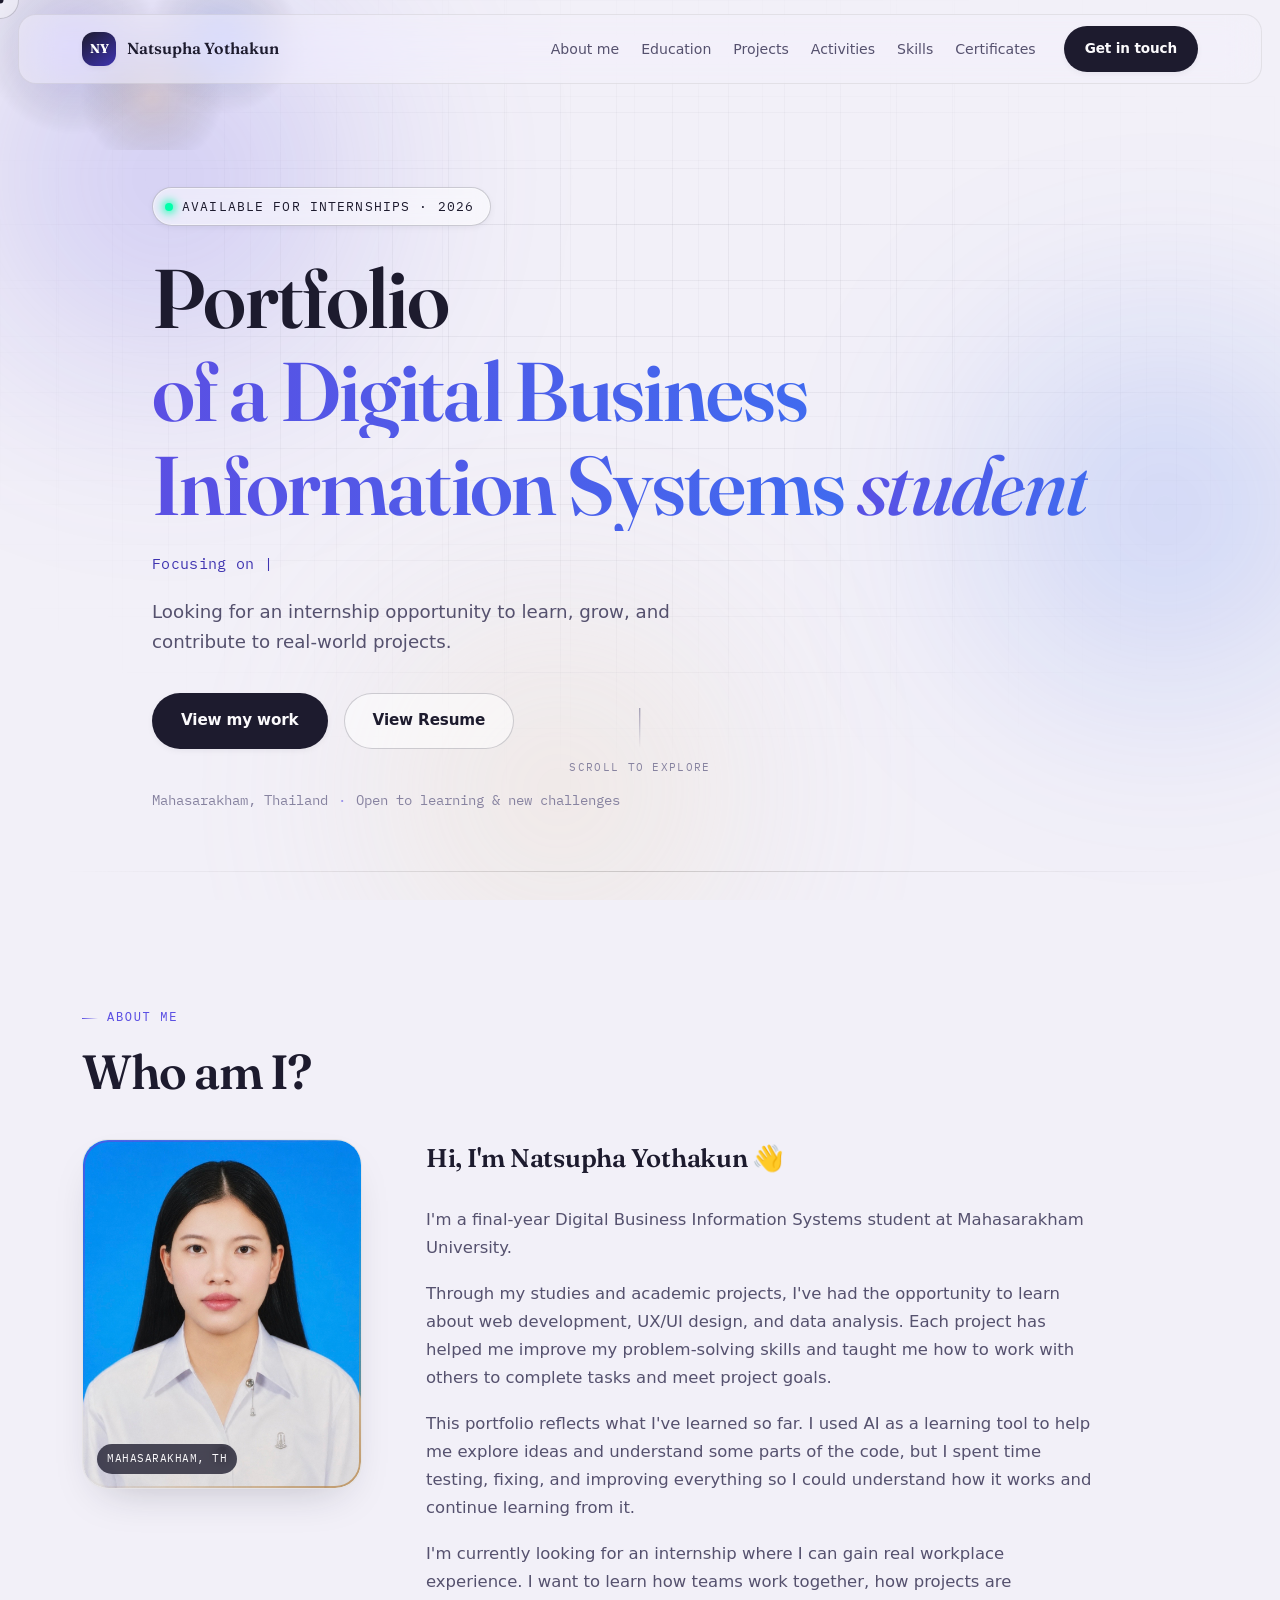
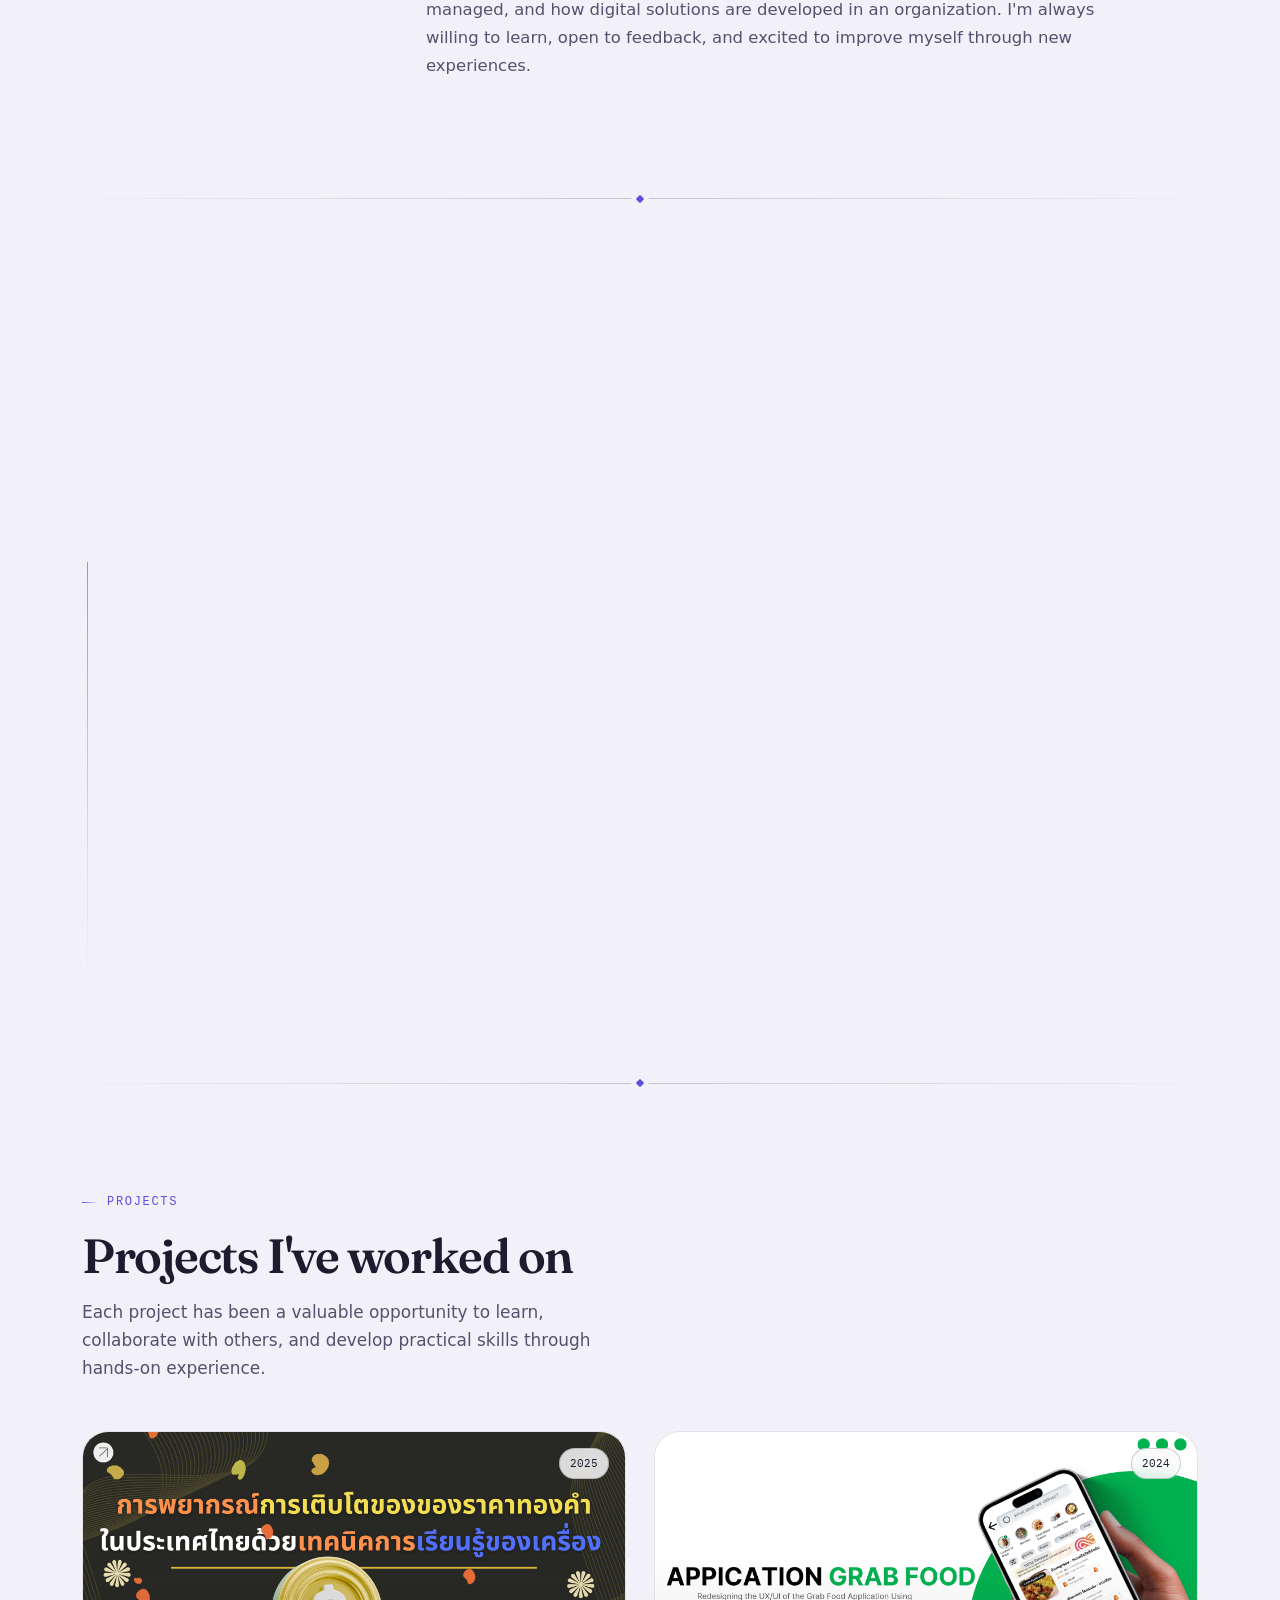
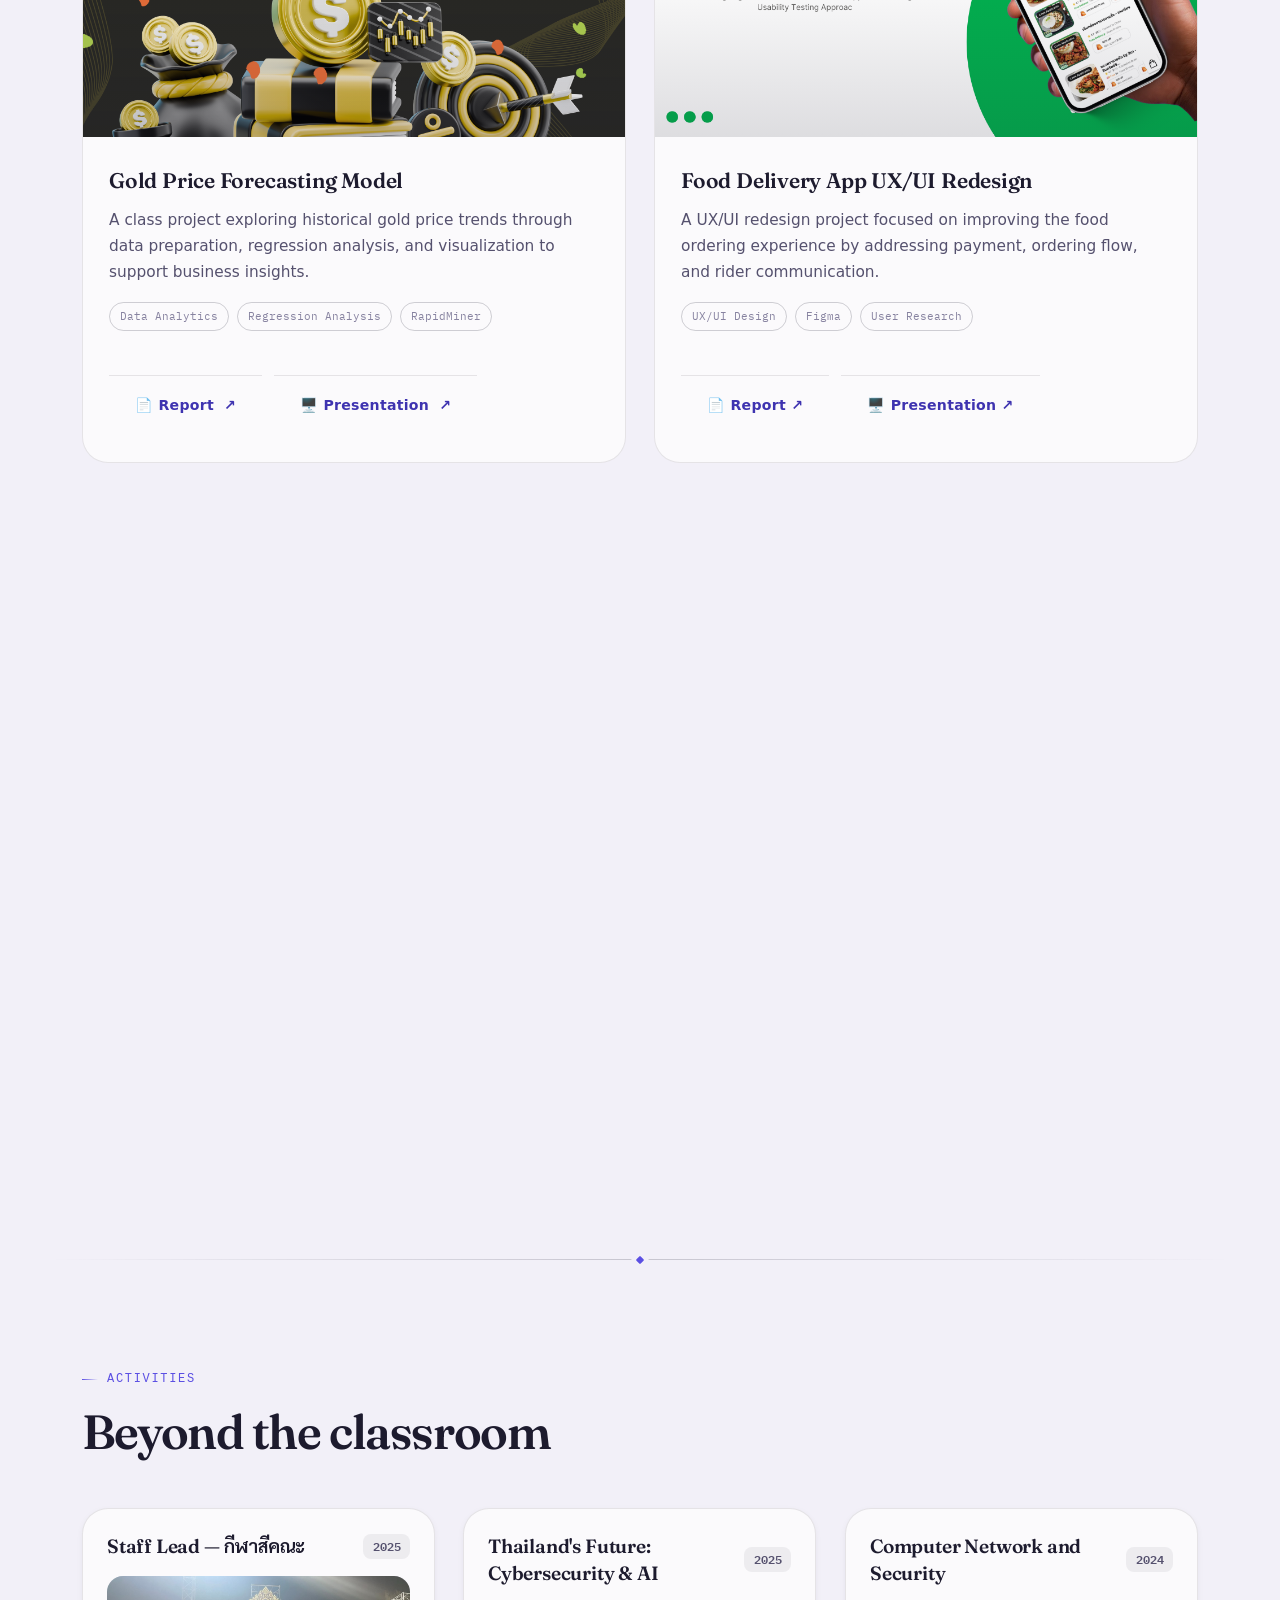
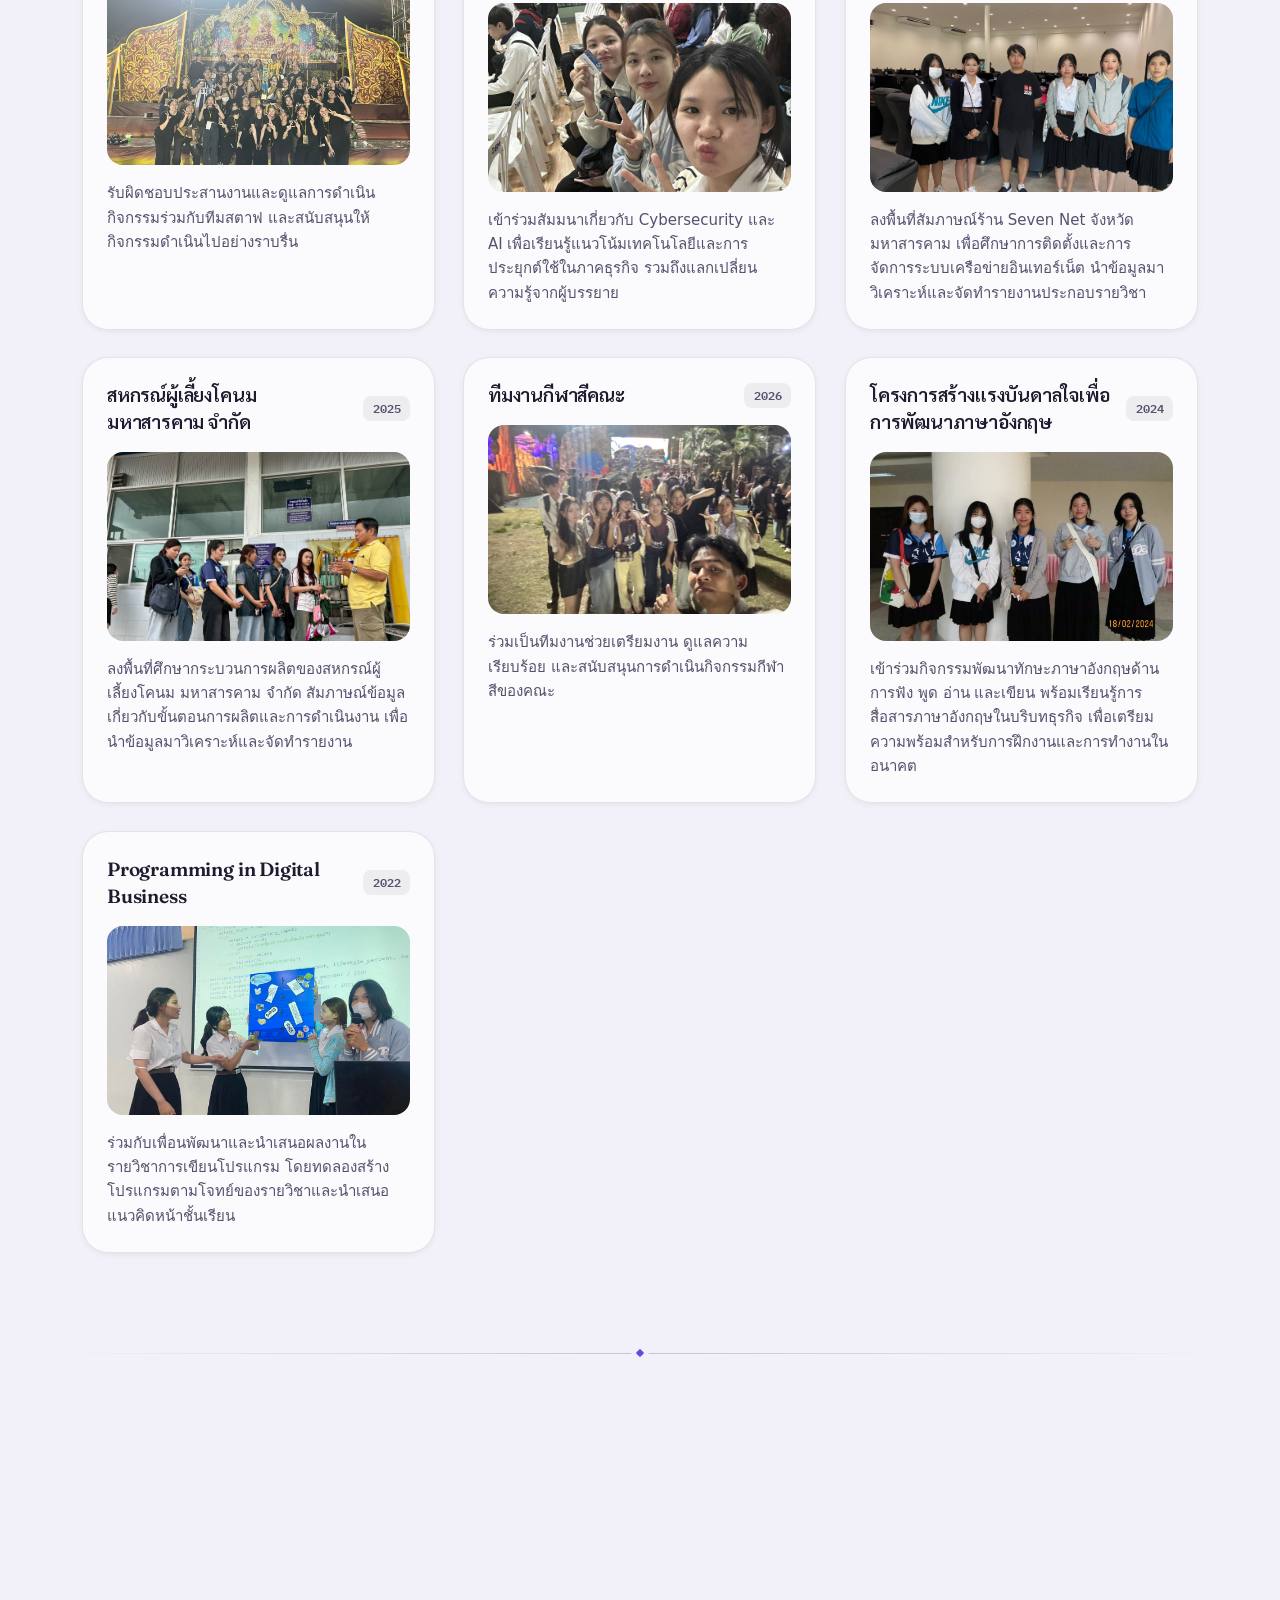
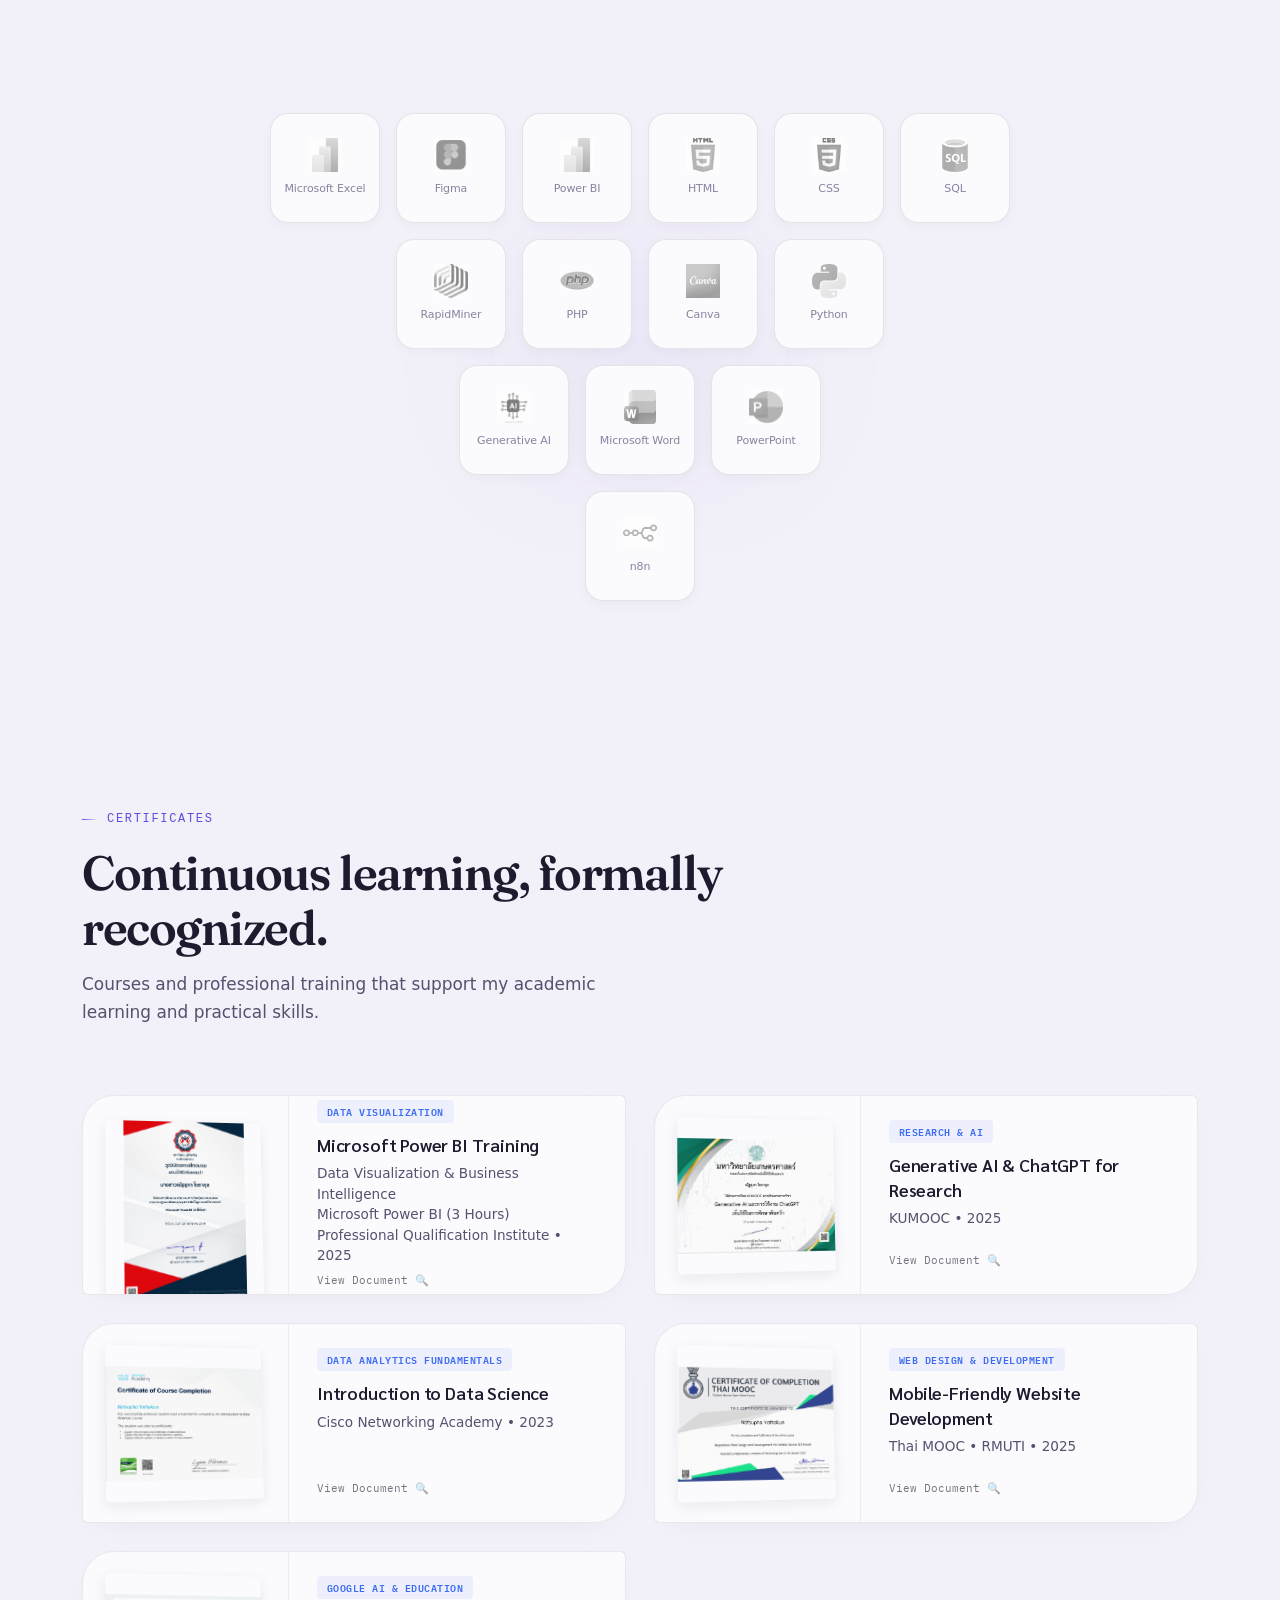
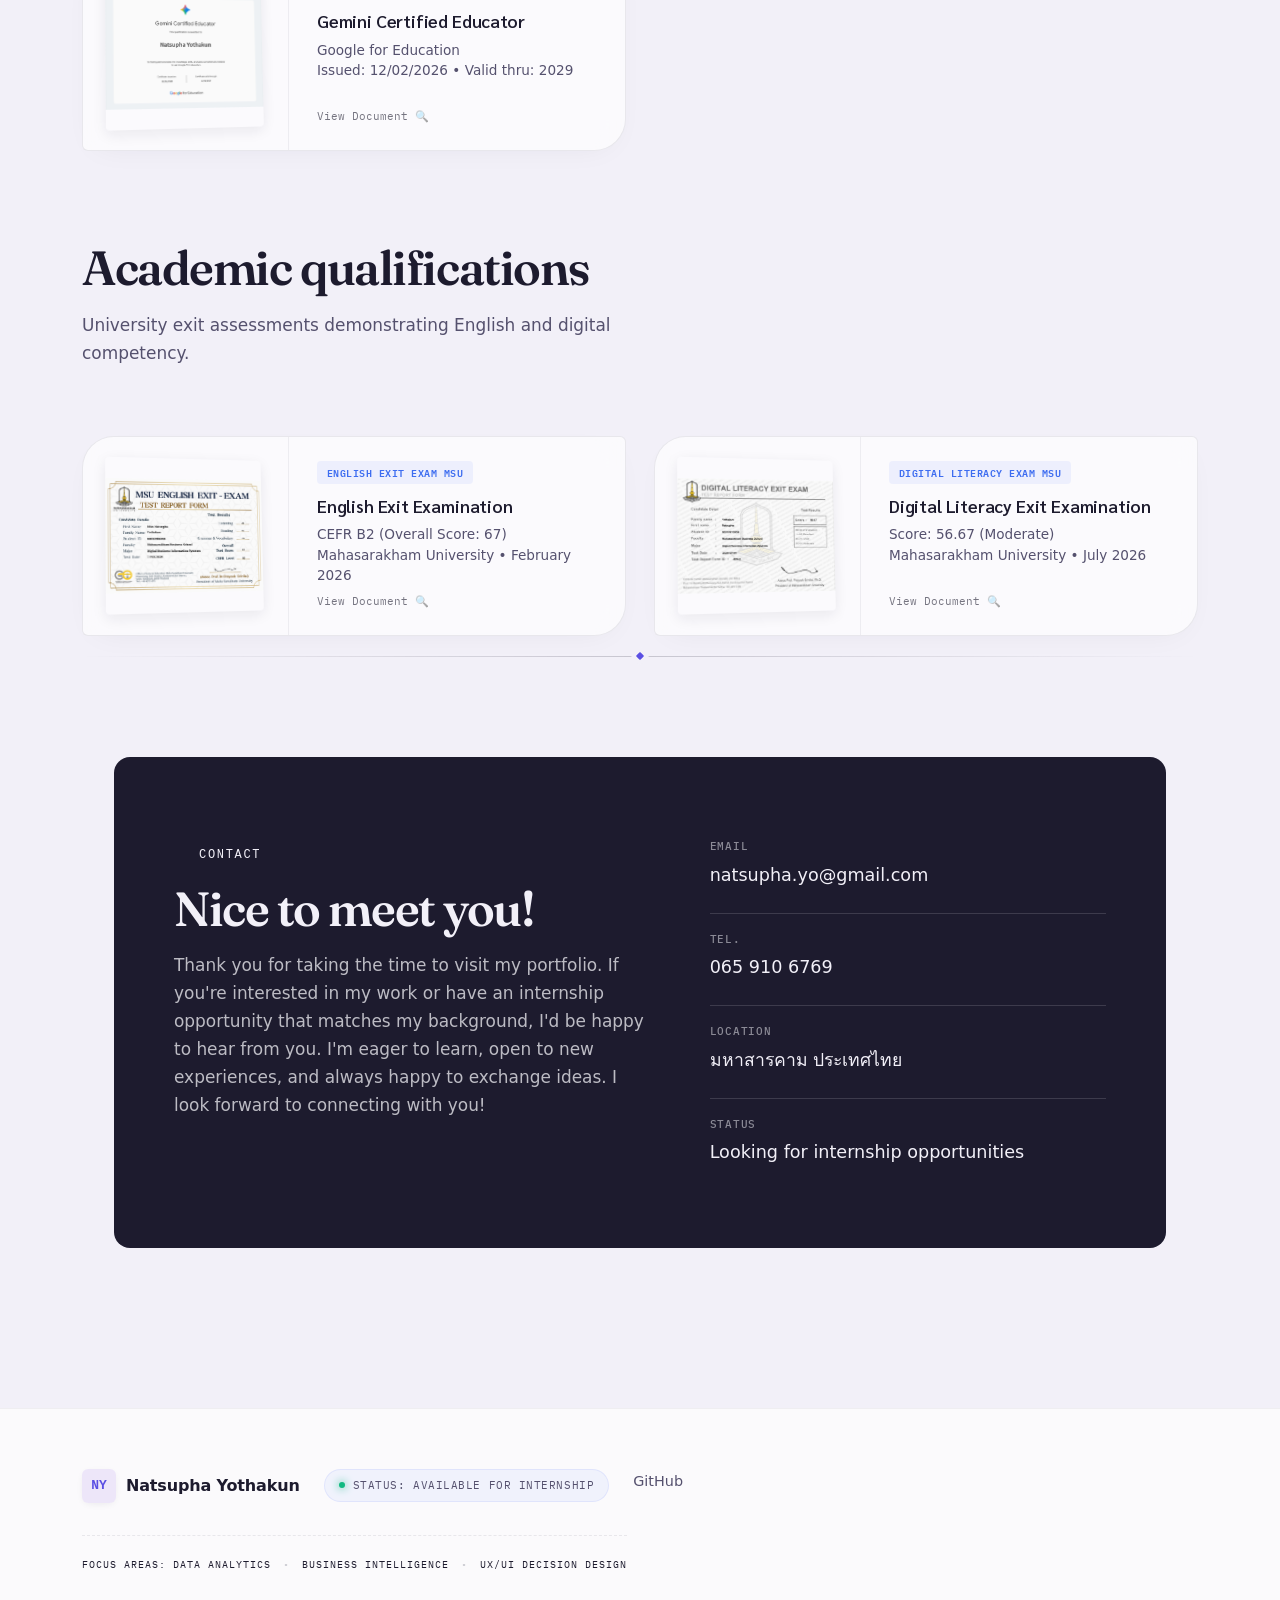
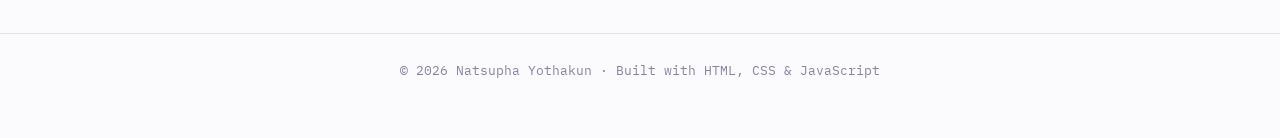
==== commit a13adbc4: "Update index.html" ====
--- a/index.html
+++ b/index.html
@@ -2020,7 +2020,7 @@
         <div class="tech-item"><img src="img1/images2.png"><span>RapidMiner</span></div>
         <div class="tech-item"><img src="img1/images3.png"><span>PHP</span></div>
         <div class="tech-item"><img src="img1/images4.jpeg"><span>Canva</span></div>
-        <div class="tech-item"><img src="img1/python.png"><span>Python</span></div>
+        <div class="tech-item"><img src="img1/Python.png"><span>Python</span></div>
     </div>
 
     <!-- 3 -->
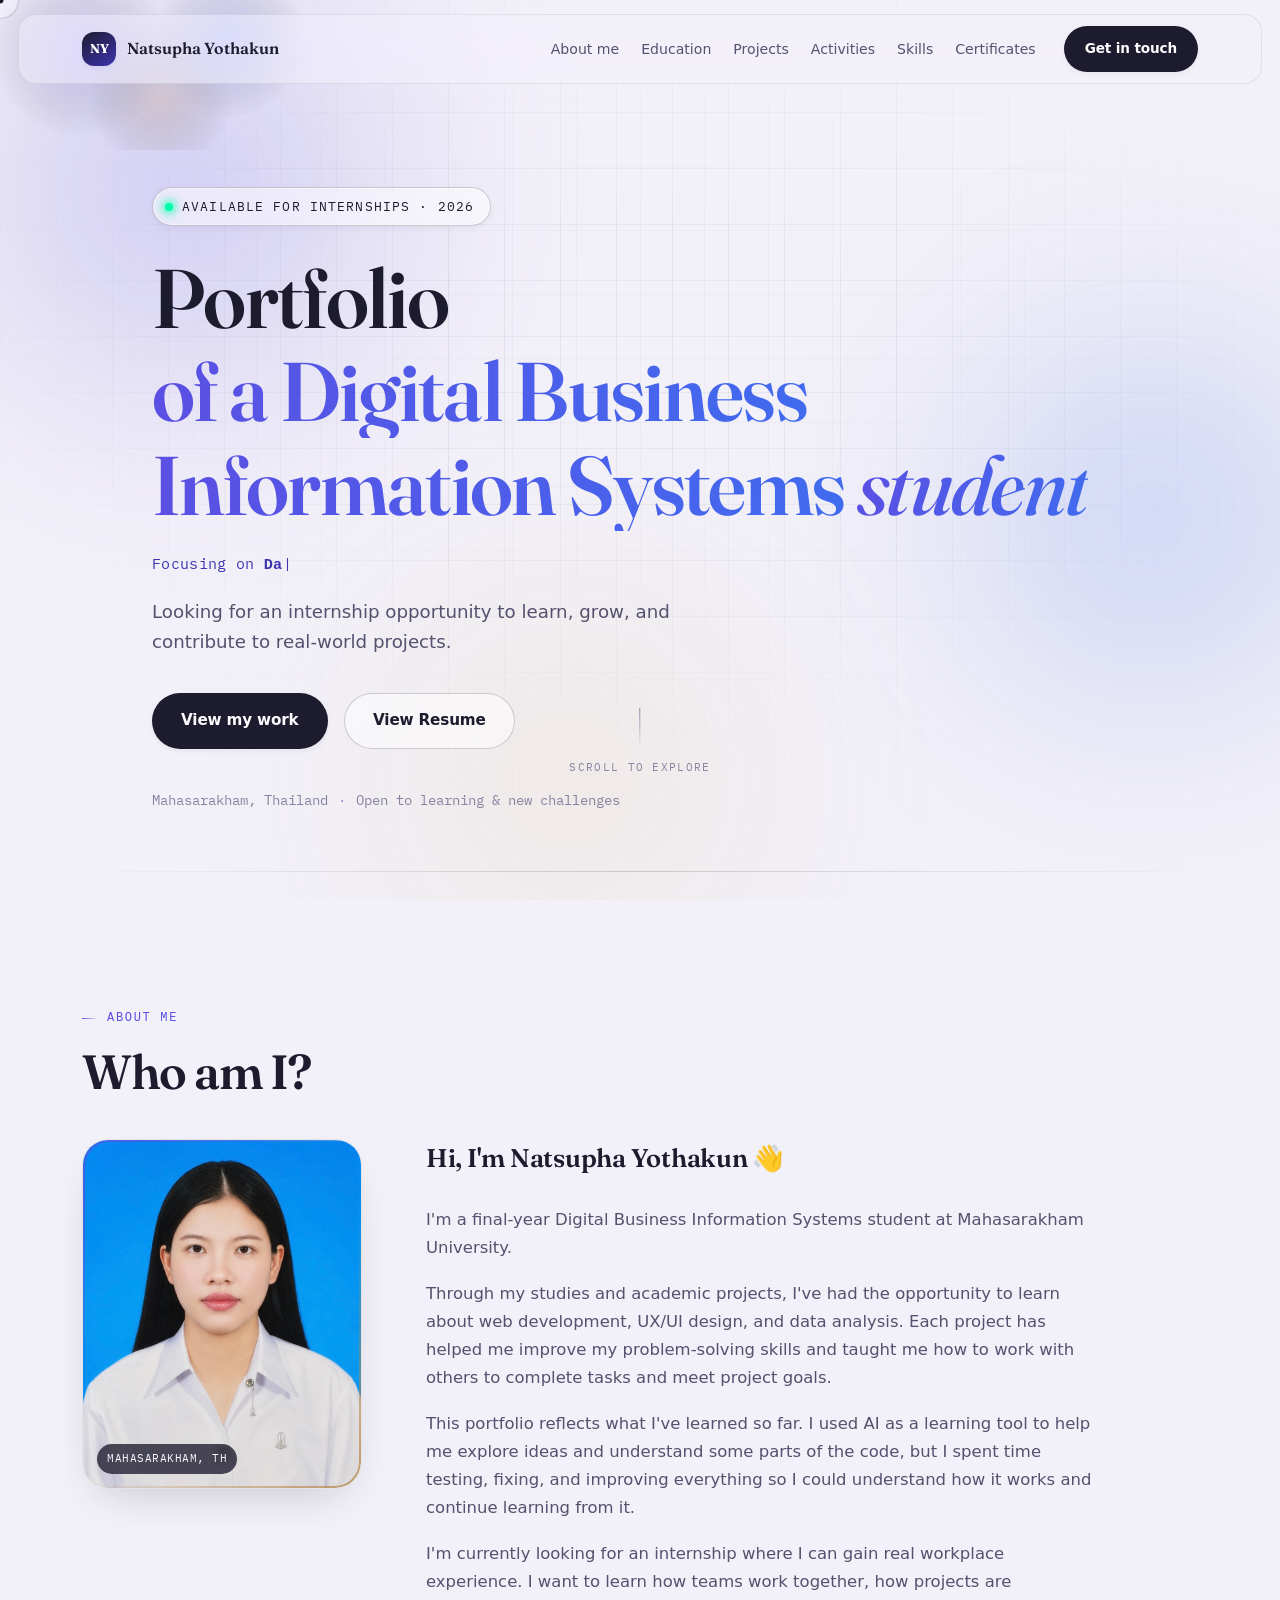
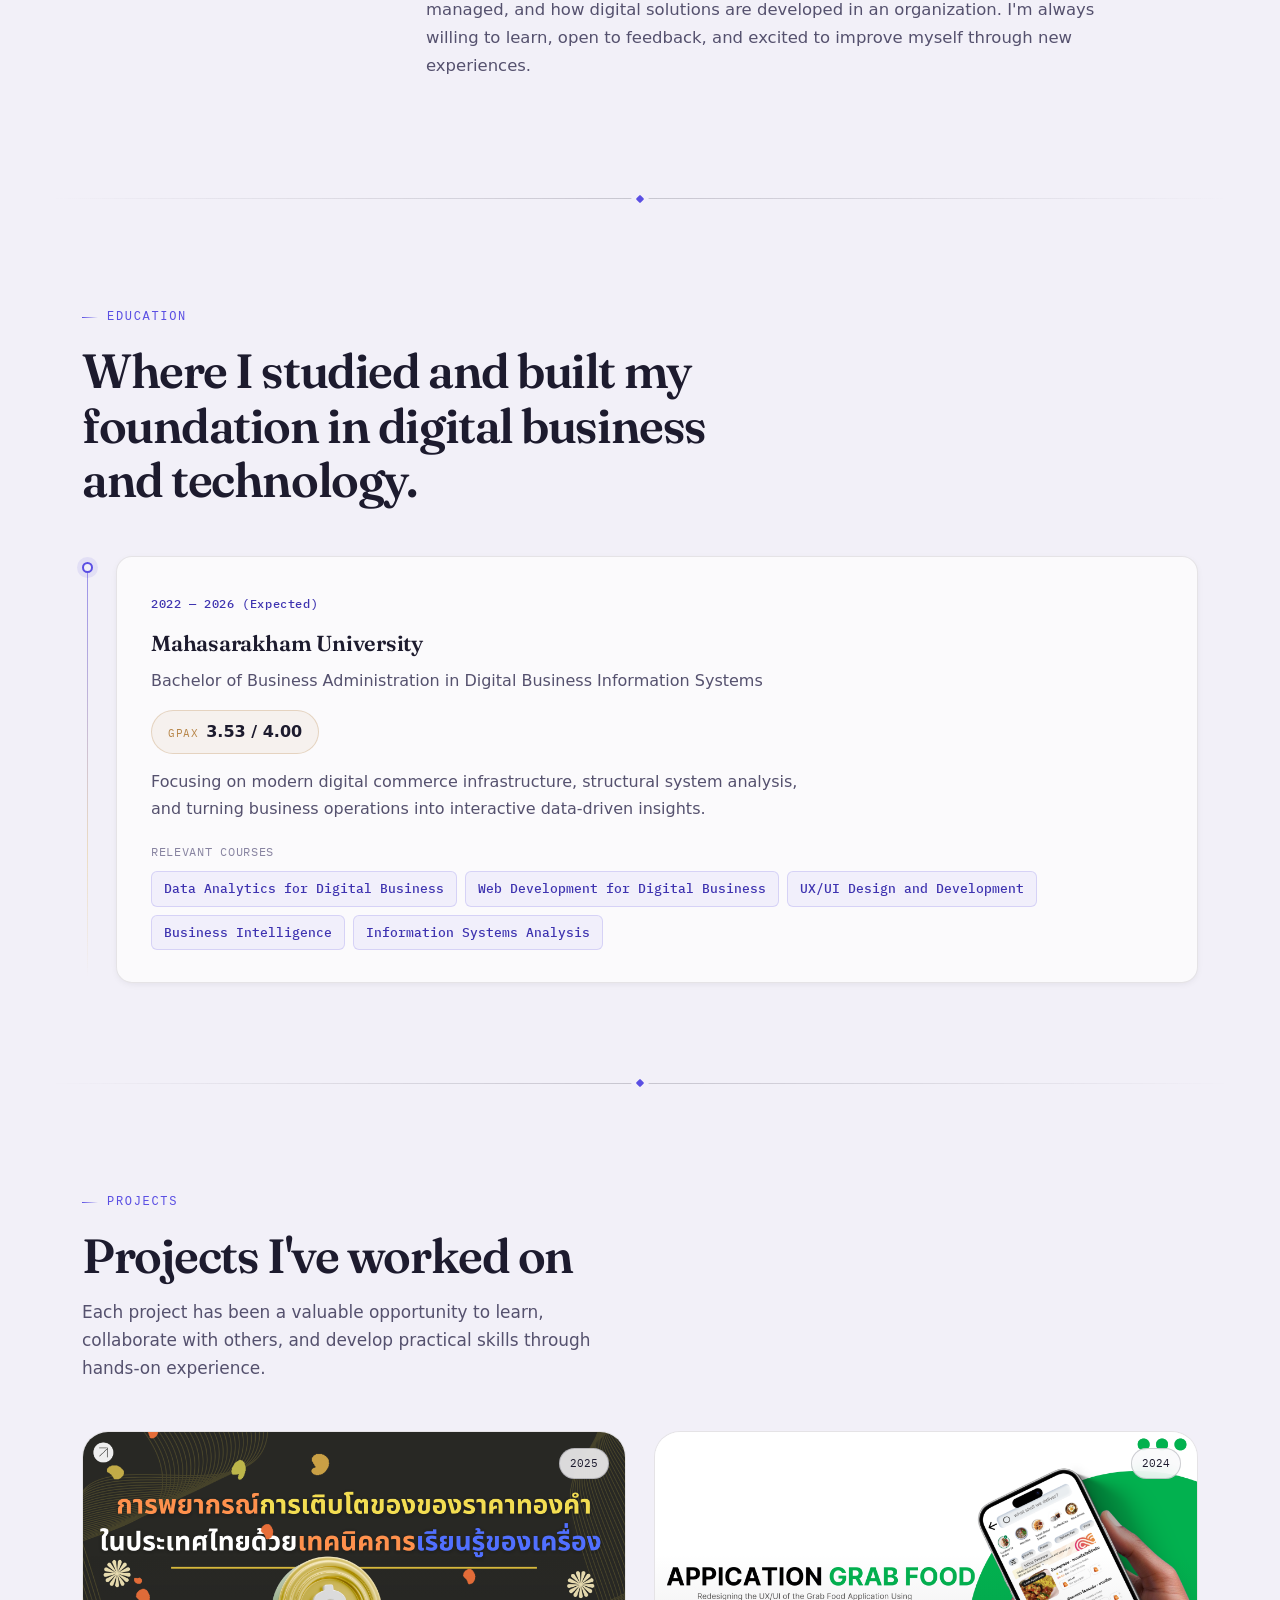
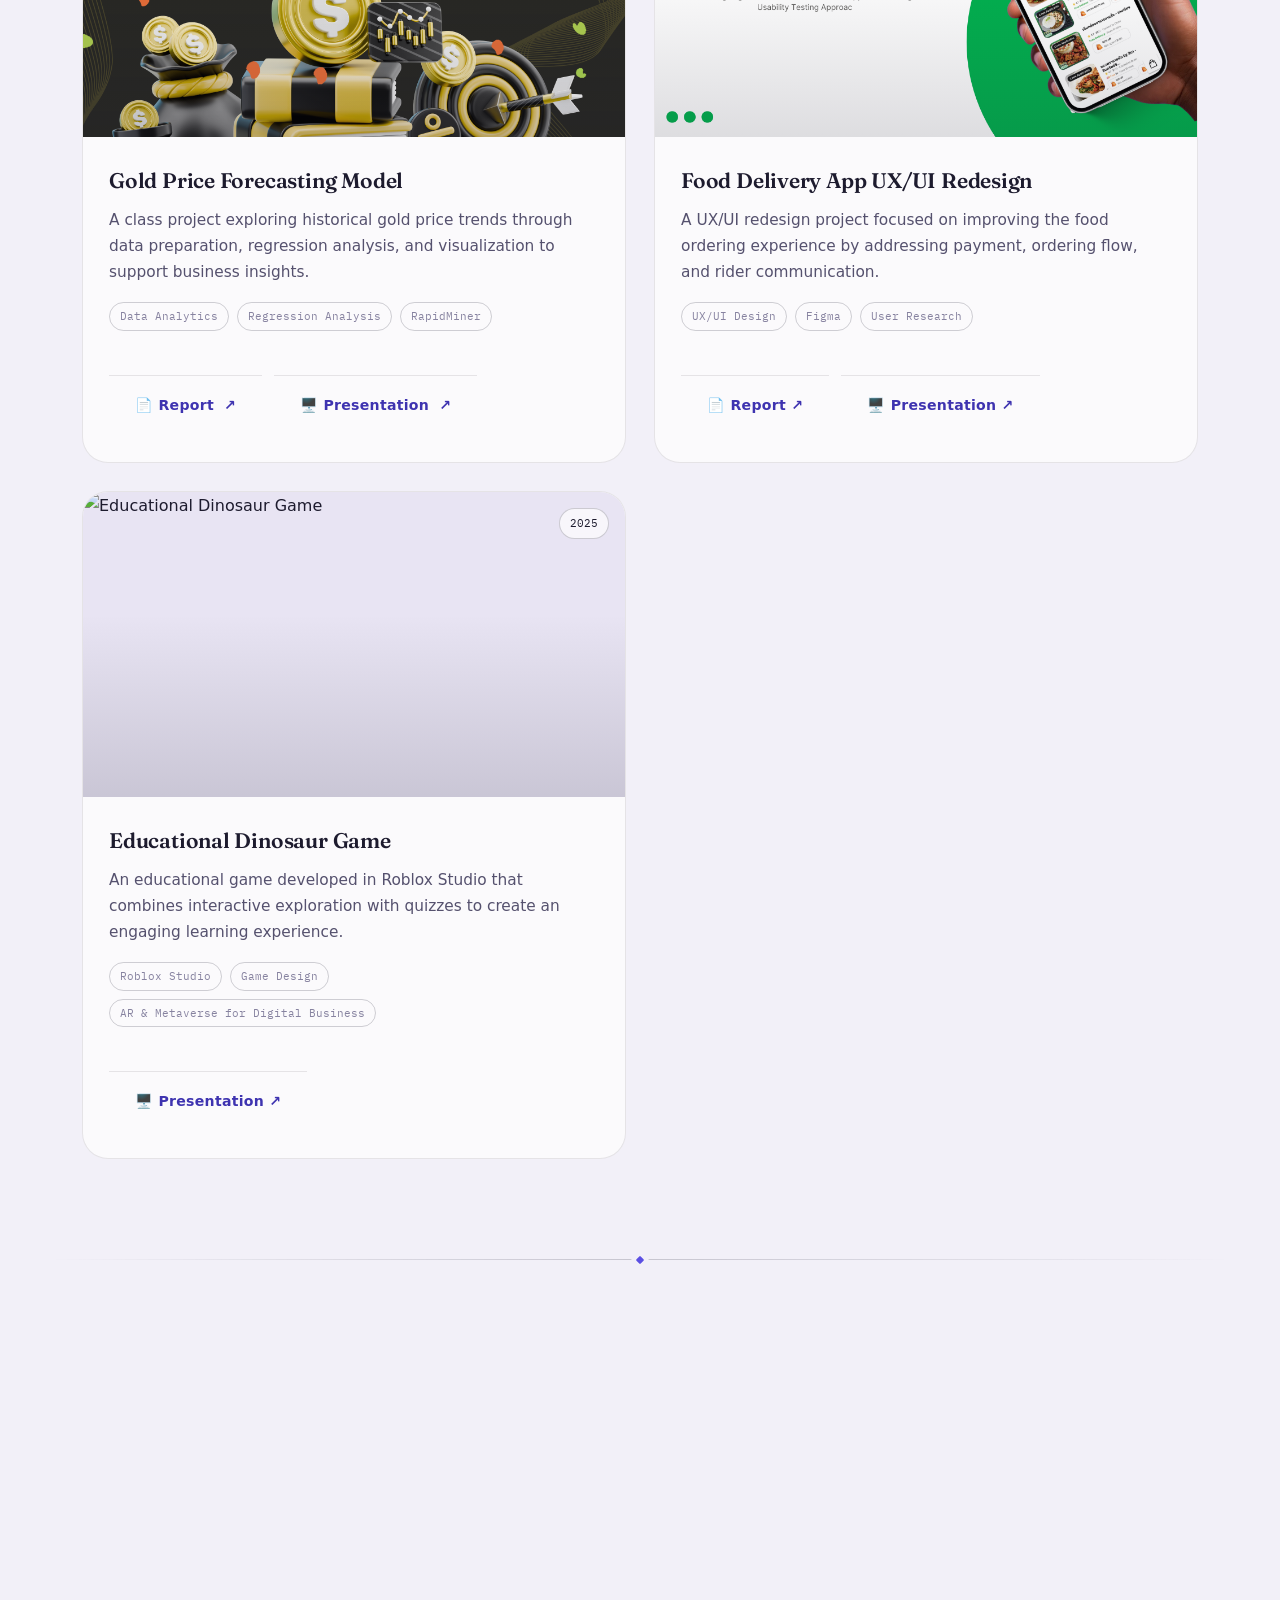
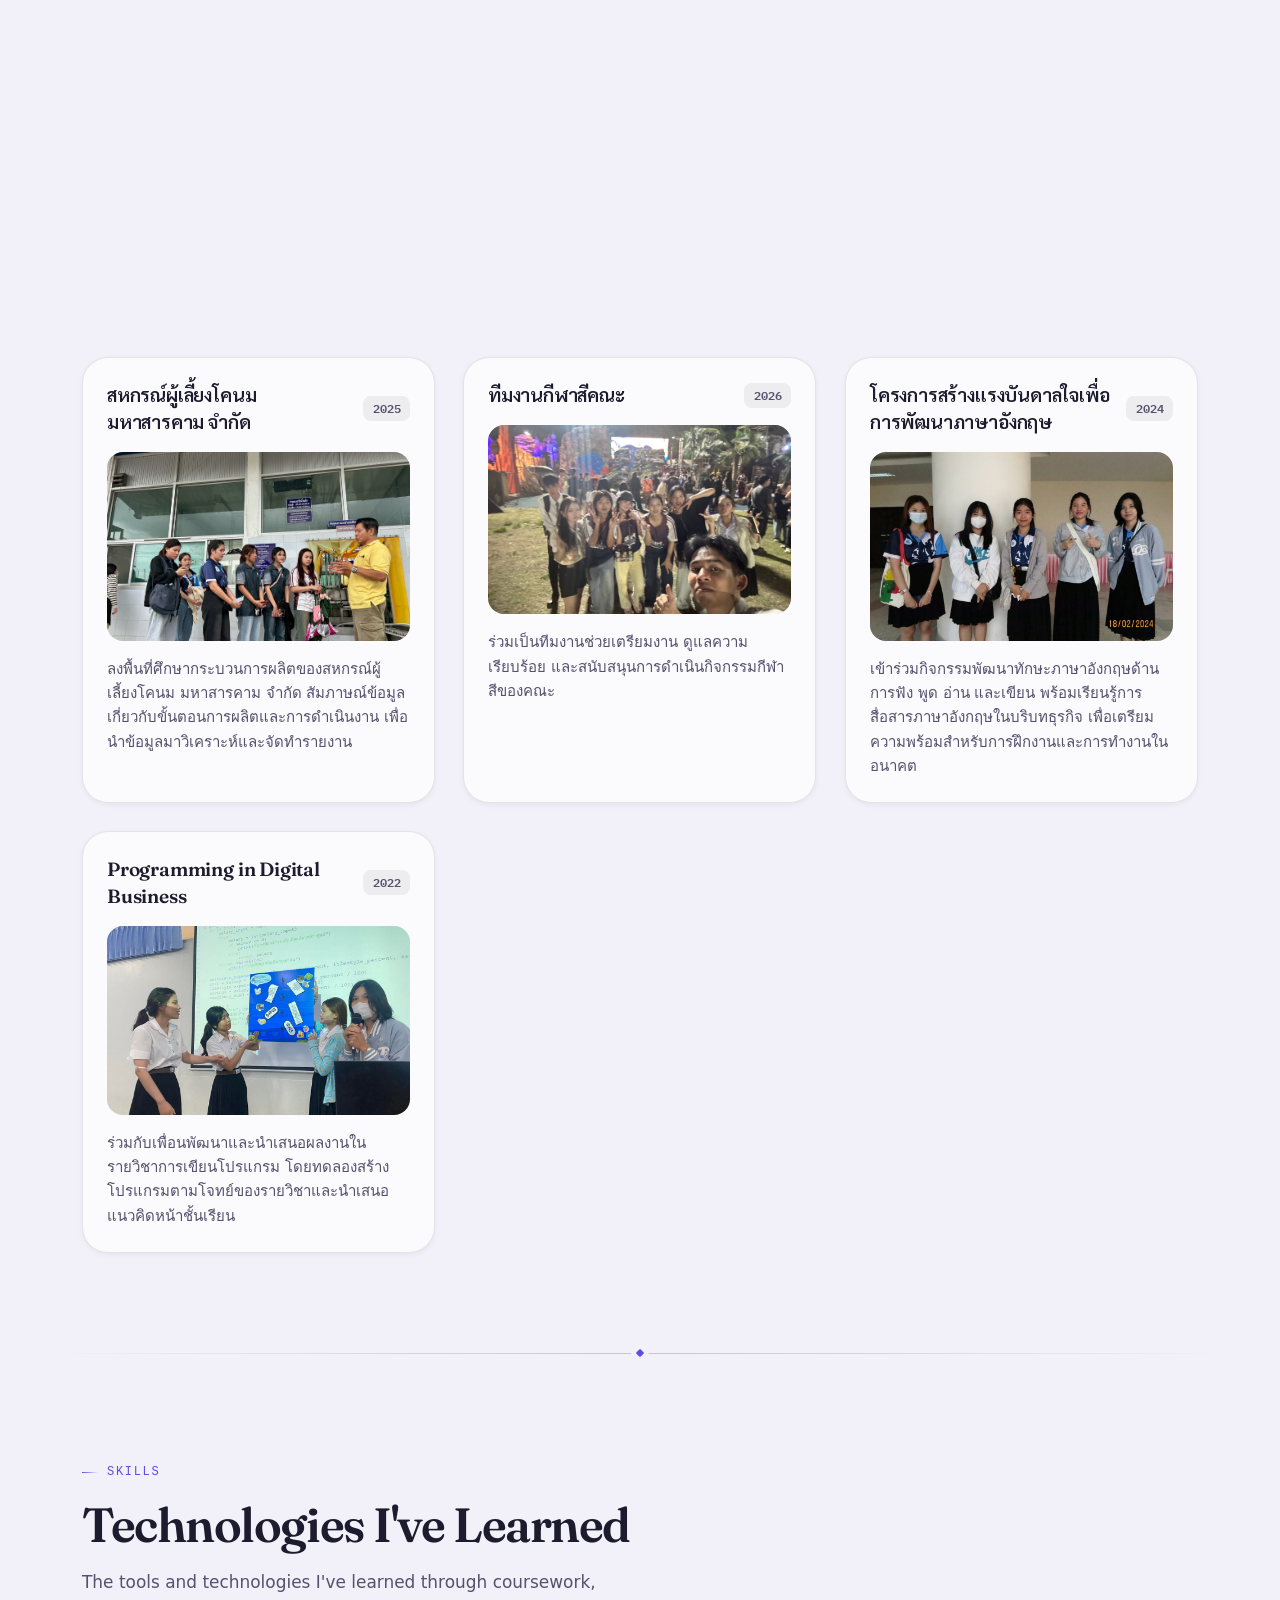
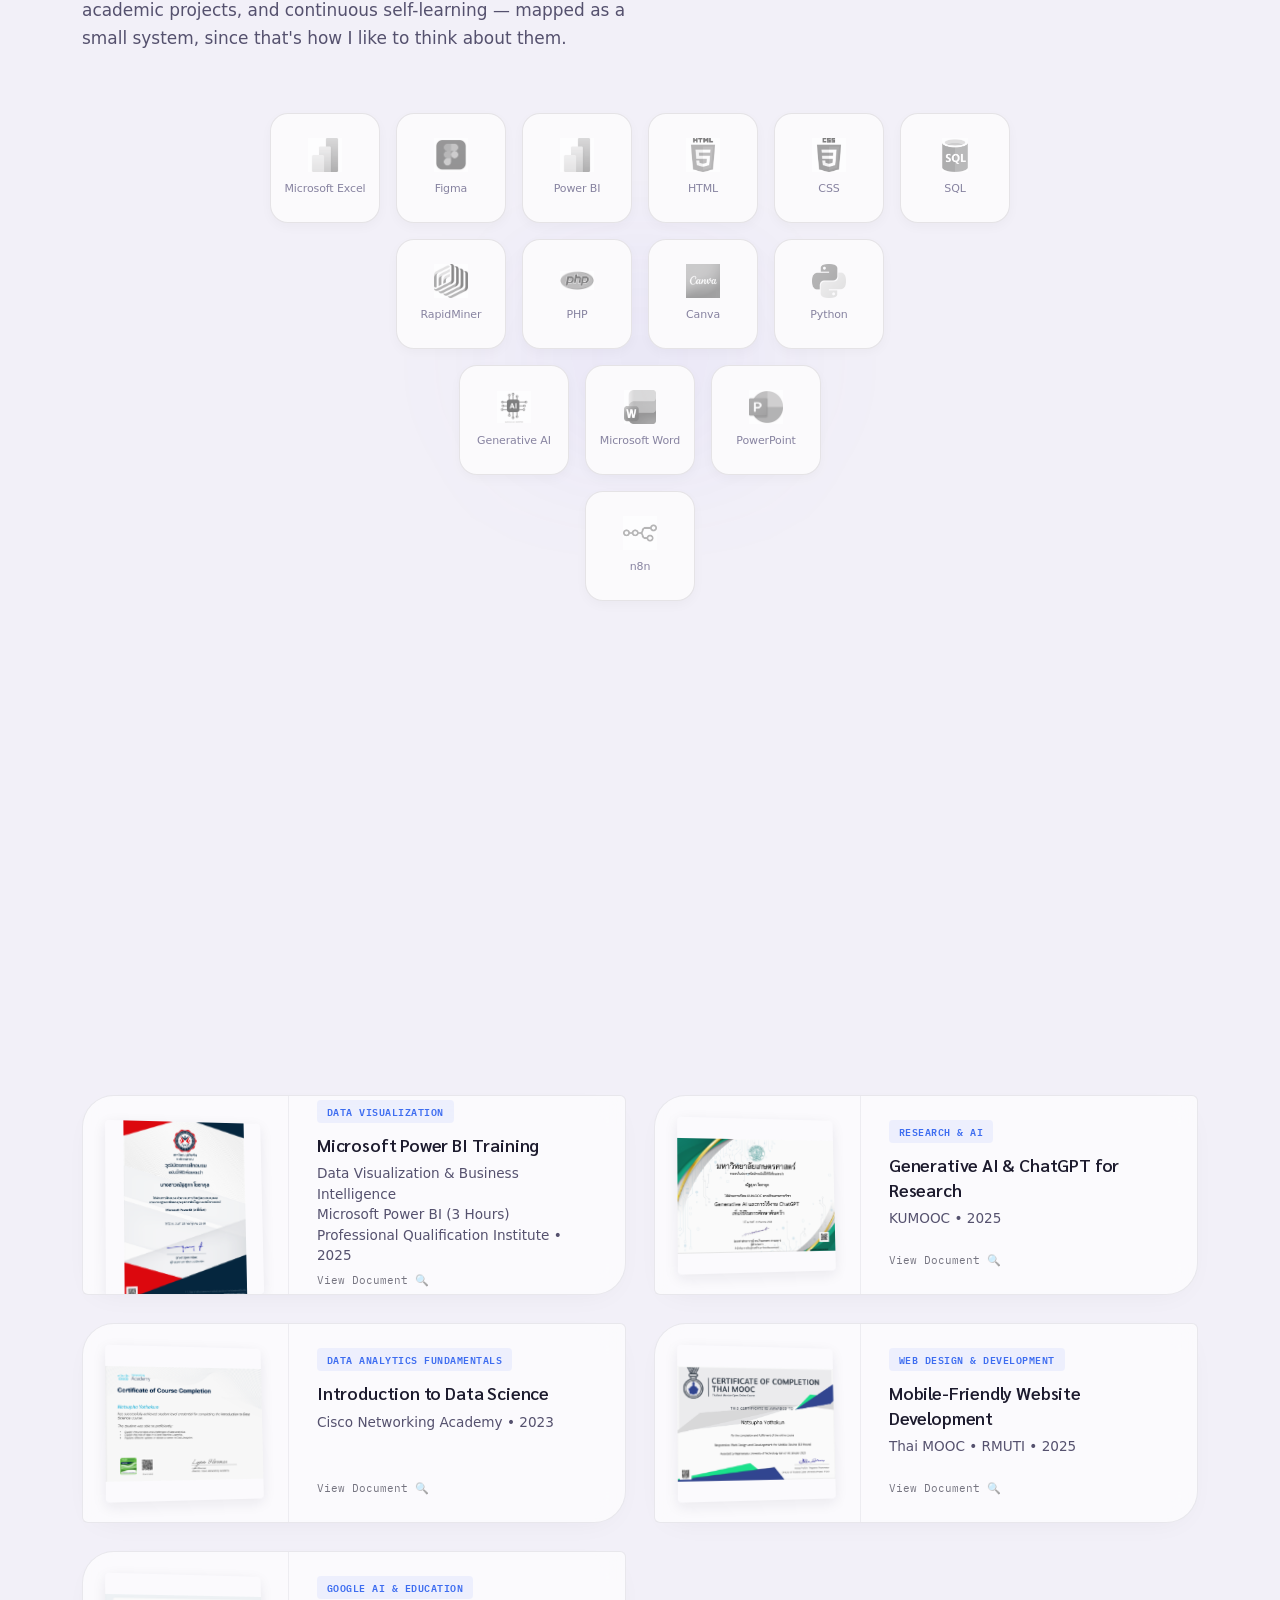
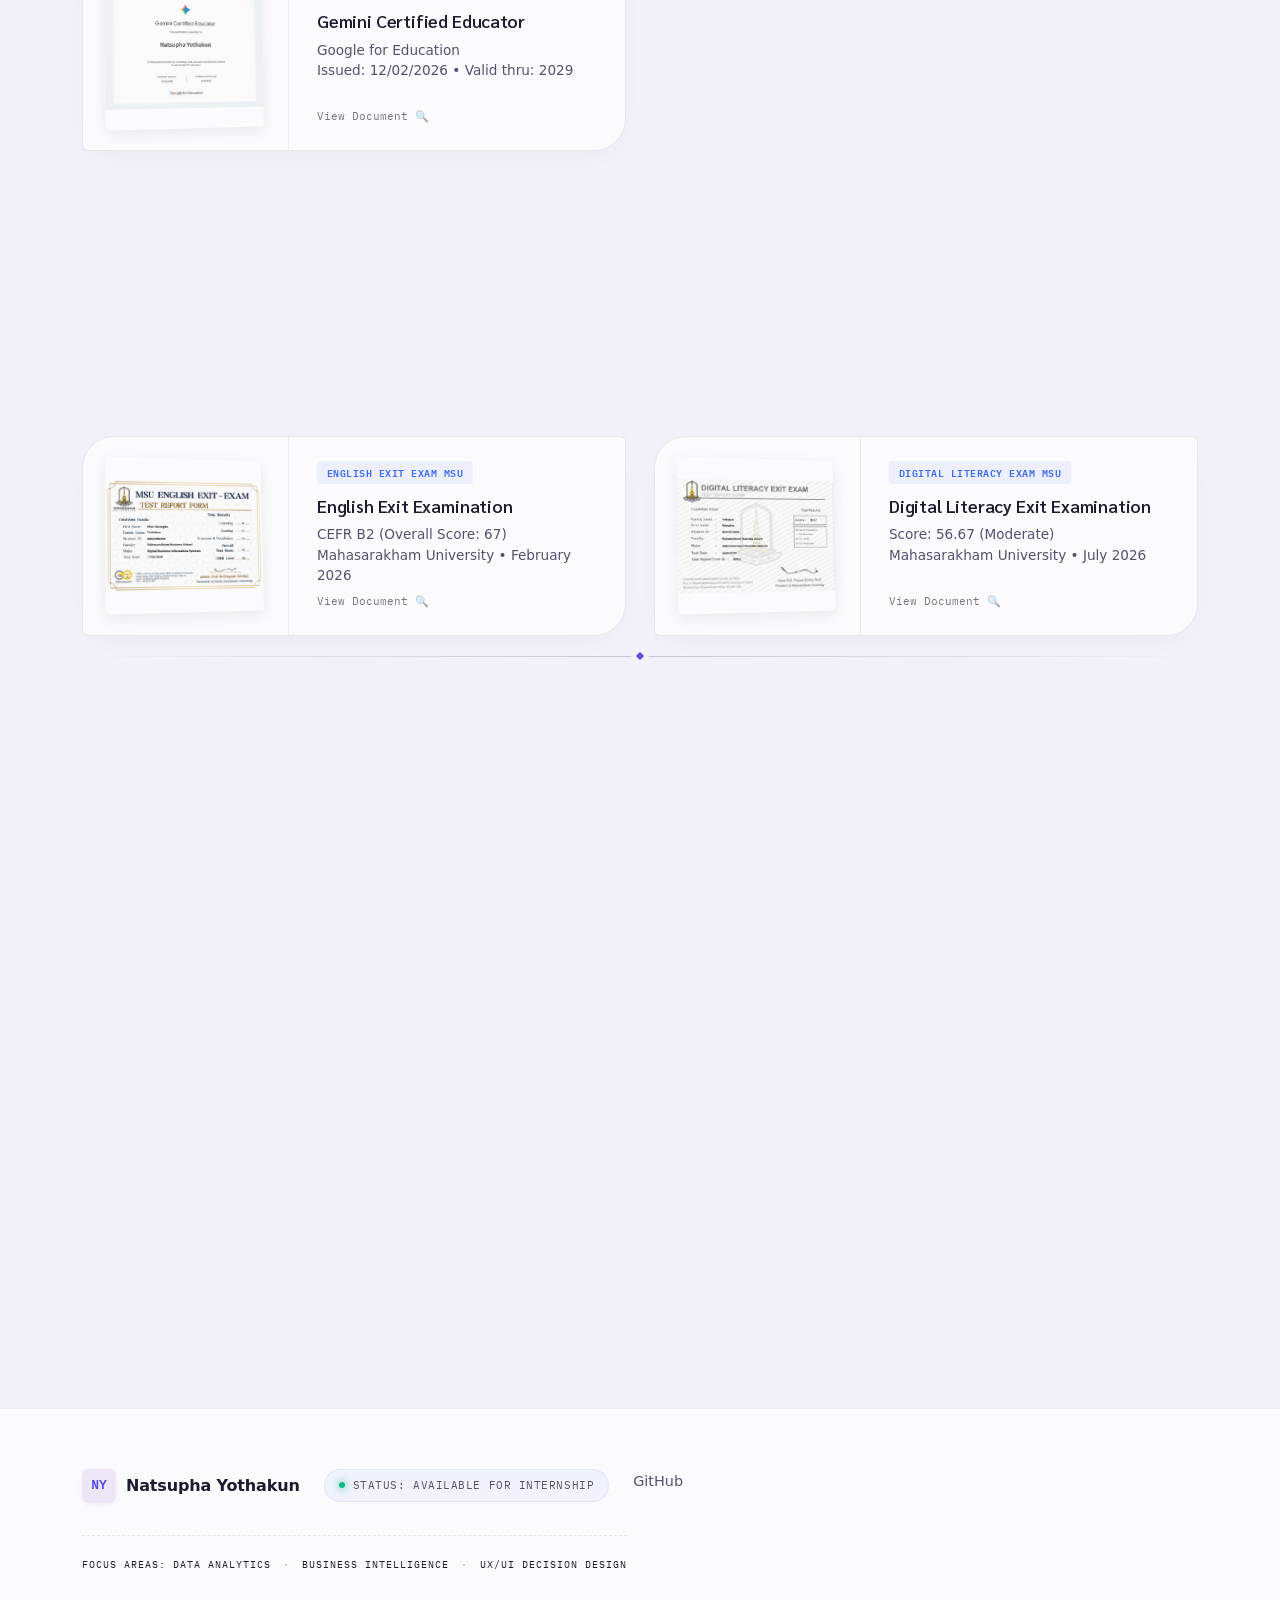
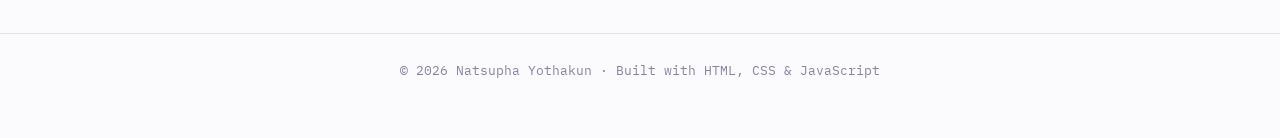
==== commit c4439902: "Update index.html" ====
--- a/index.html
+++ b/index.html
@@ -2183,7 +2183,7 @@
       <ul class="contact-details">
         <li><strong>Email</strong><a class="has-cursor" data-cursor-label="Email" href="mailto:natsupha.yo@gmail.com">natsupha.yo@gmail.com</a></li>
         <li><strong>Tel.</strong><span>065 910 6769</span></li>
-        <li><strong>Location</strong><span>มหาสารคาม ประเทศไทย</span></li>
+        <li><strong>Location</strong><span>Mahasarakham Thailand</span></li>
         <li><strong>Status</strong><span>Looking for internship opportunities</span></li>
       </ul>
     </div>
